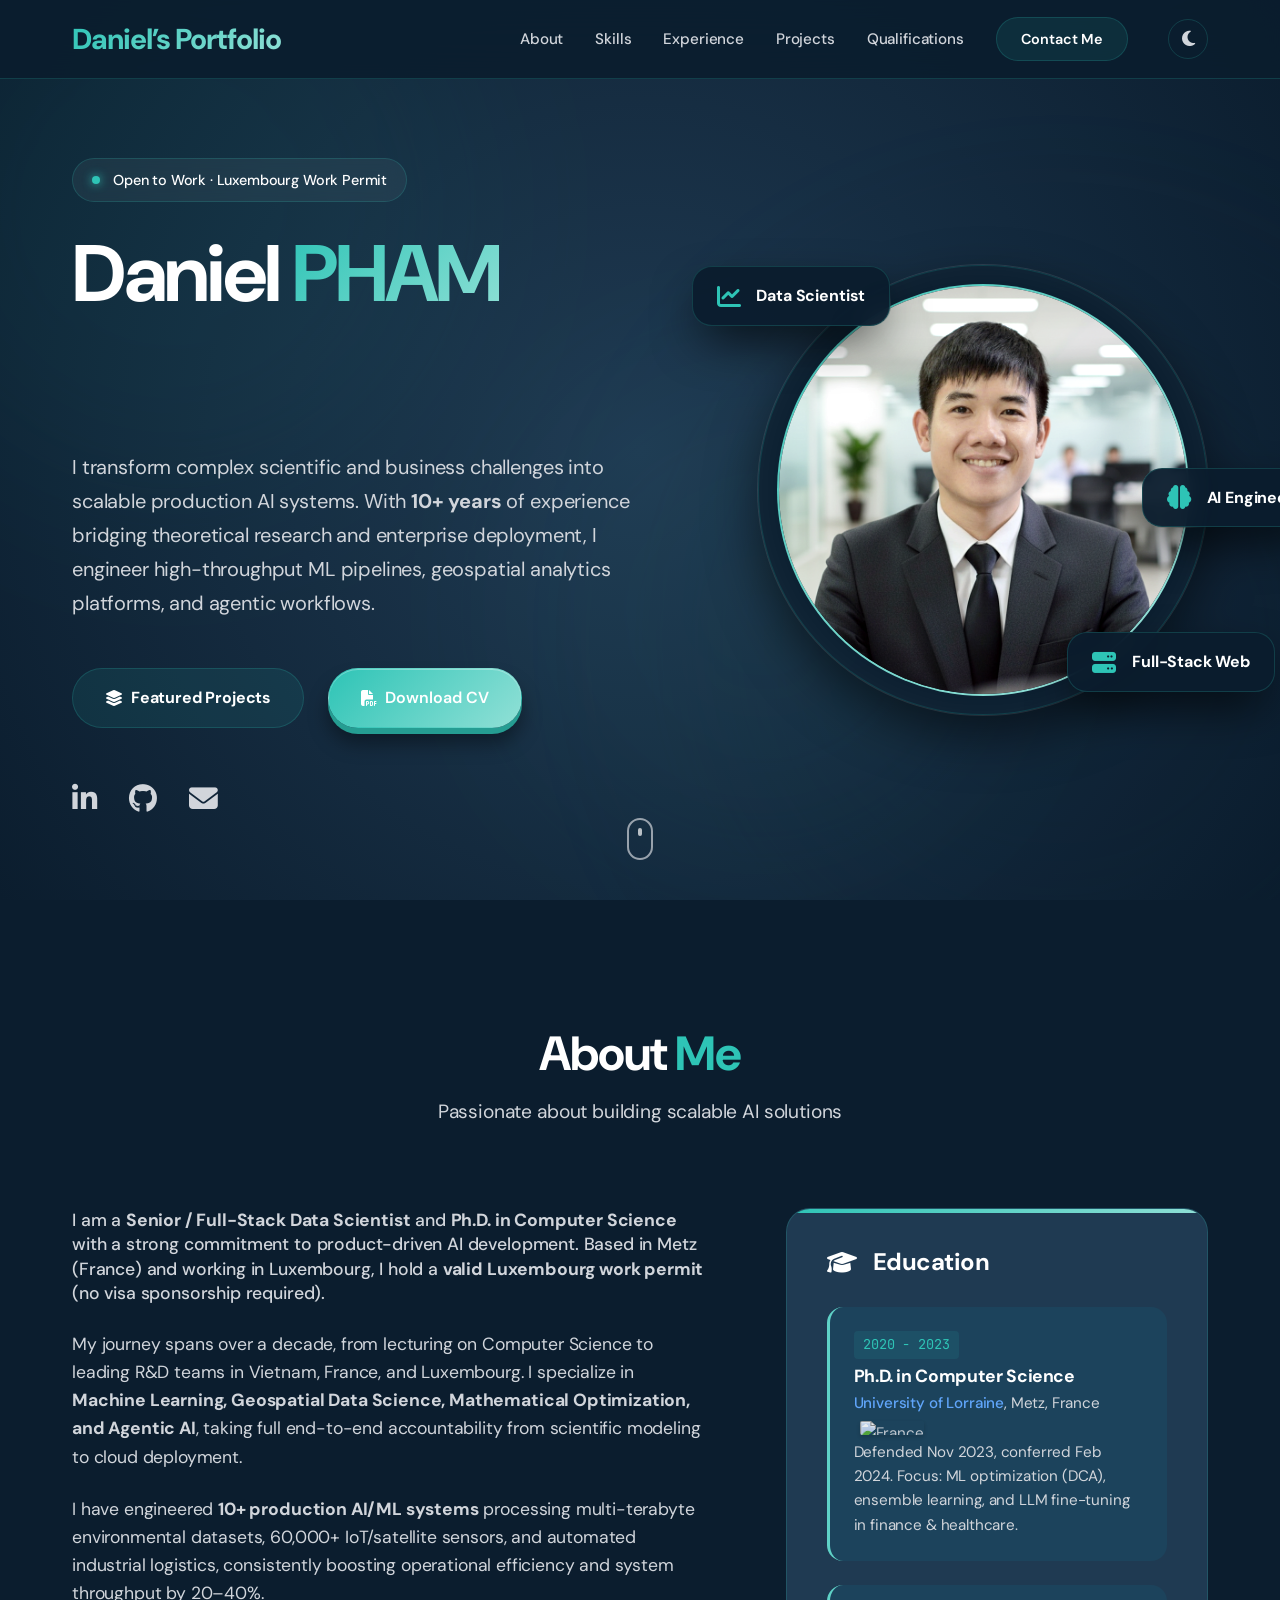
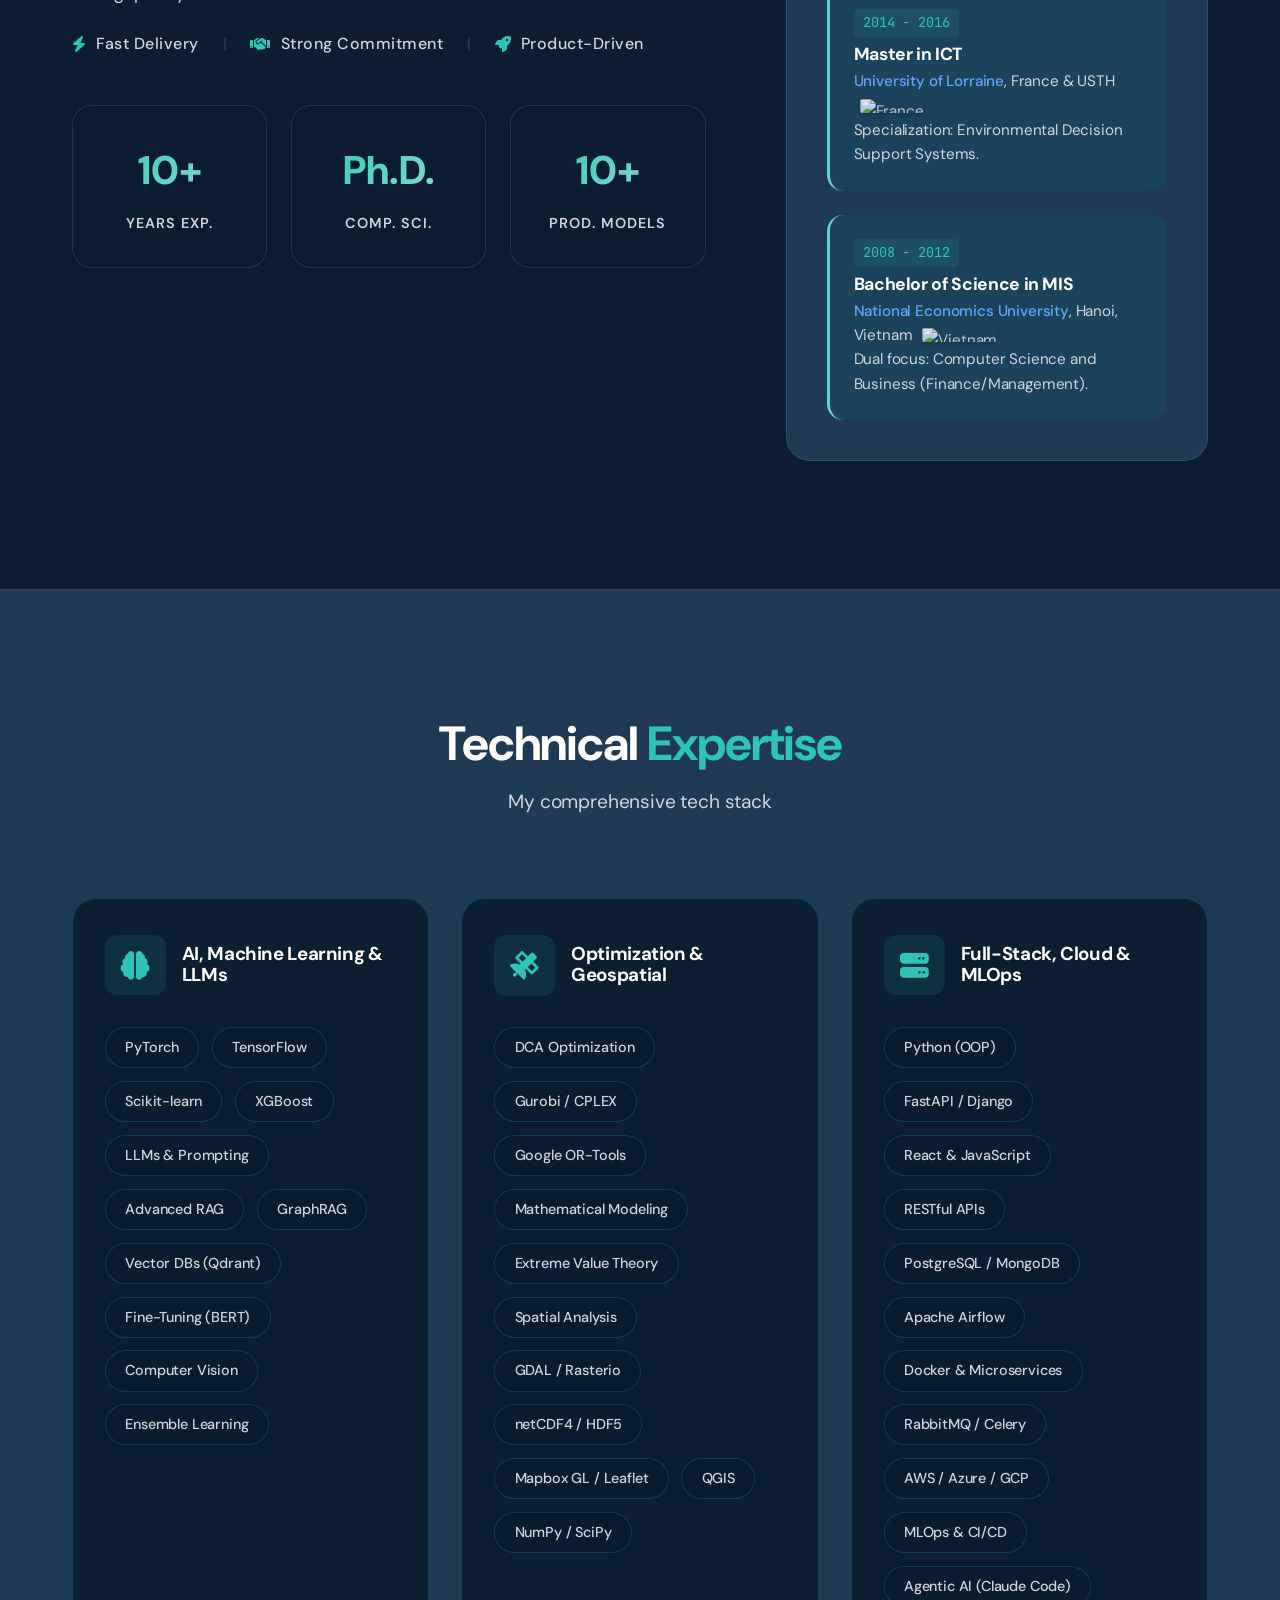
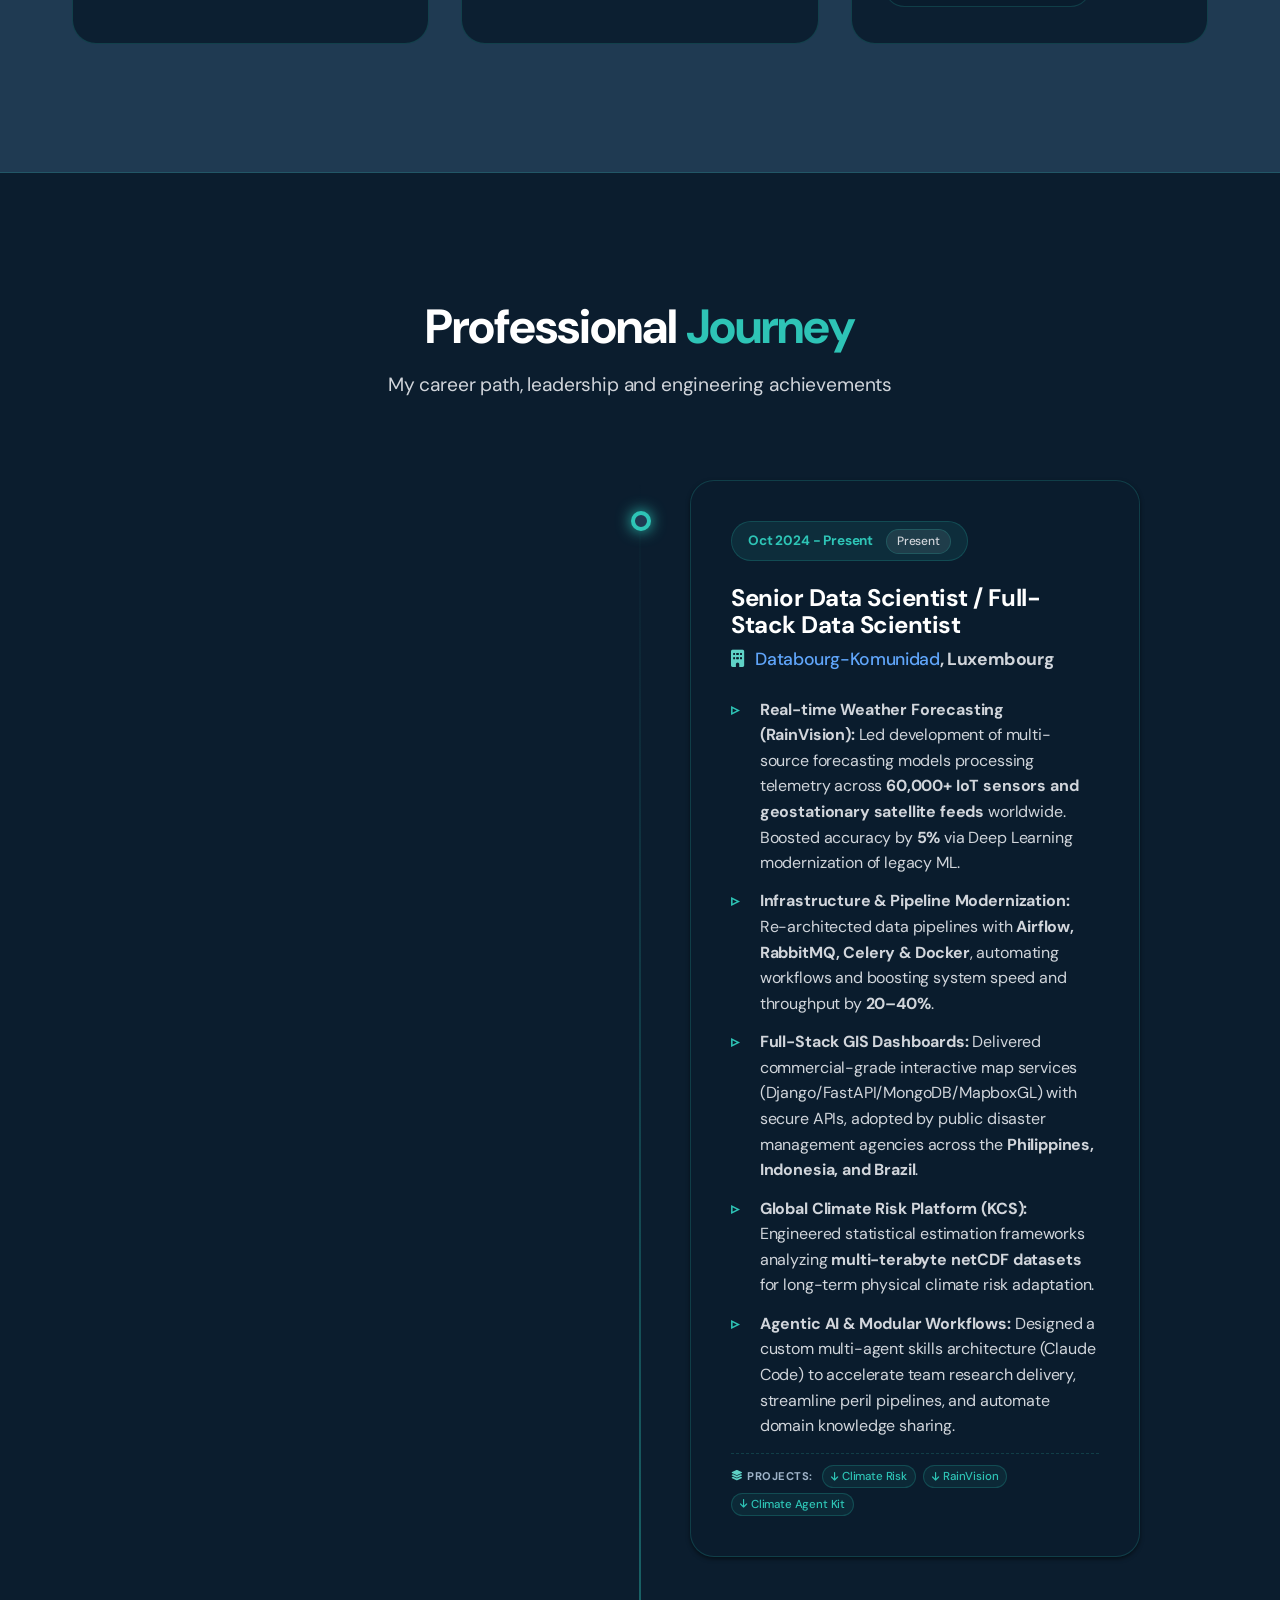
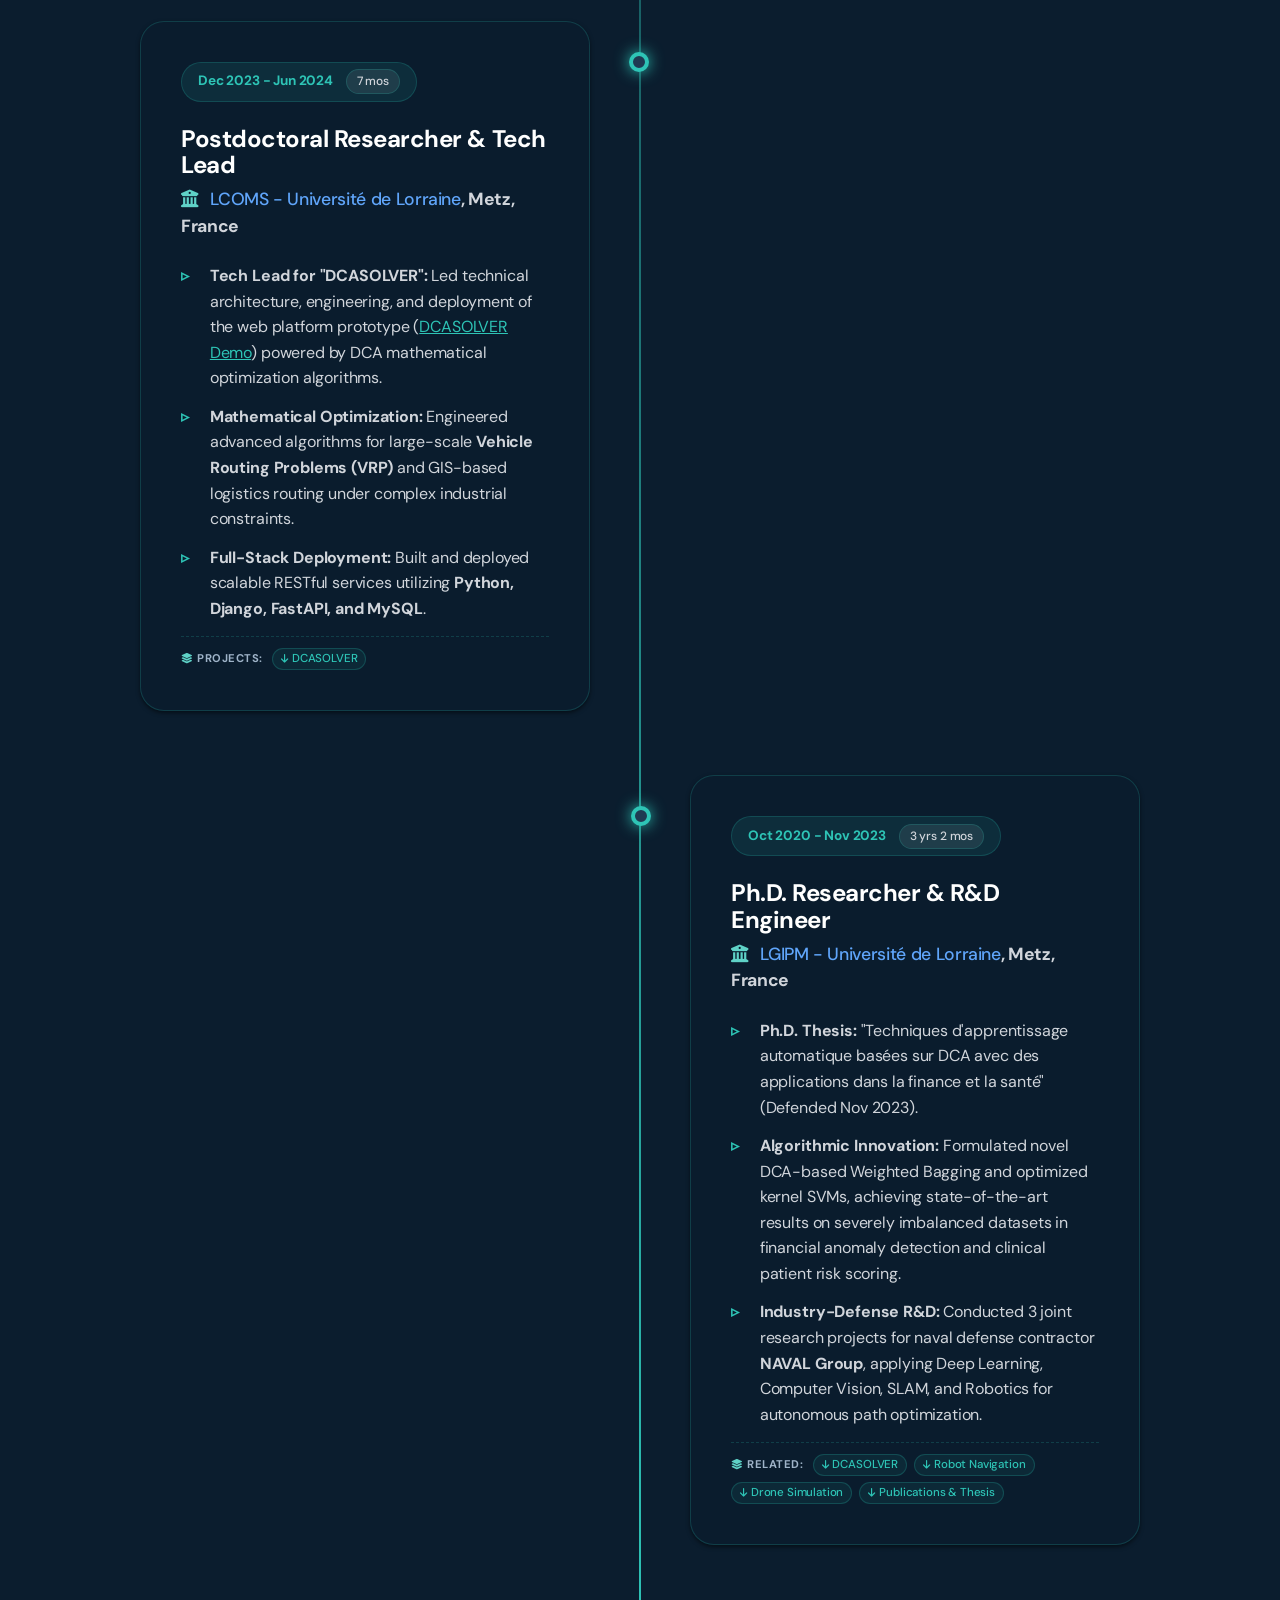
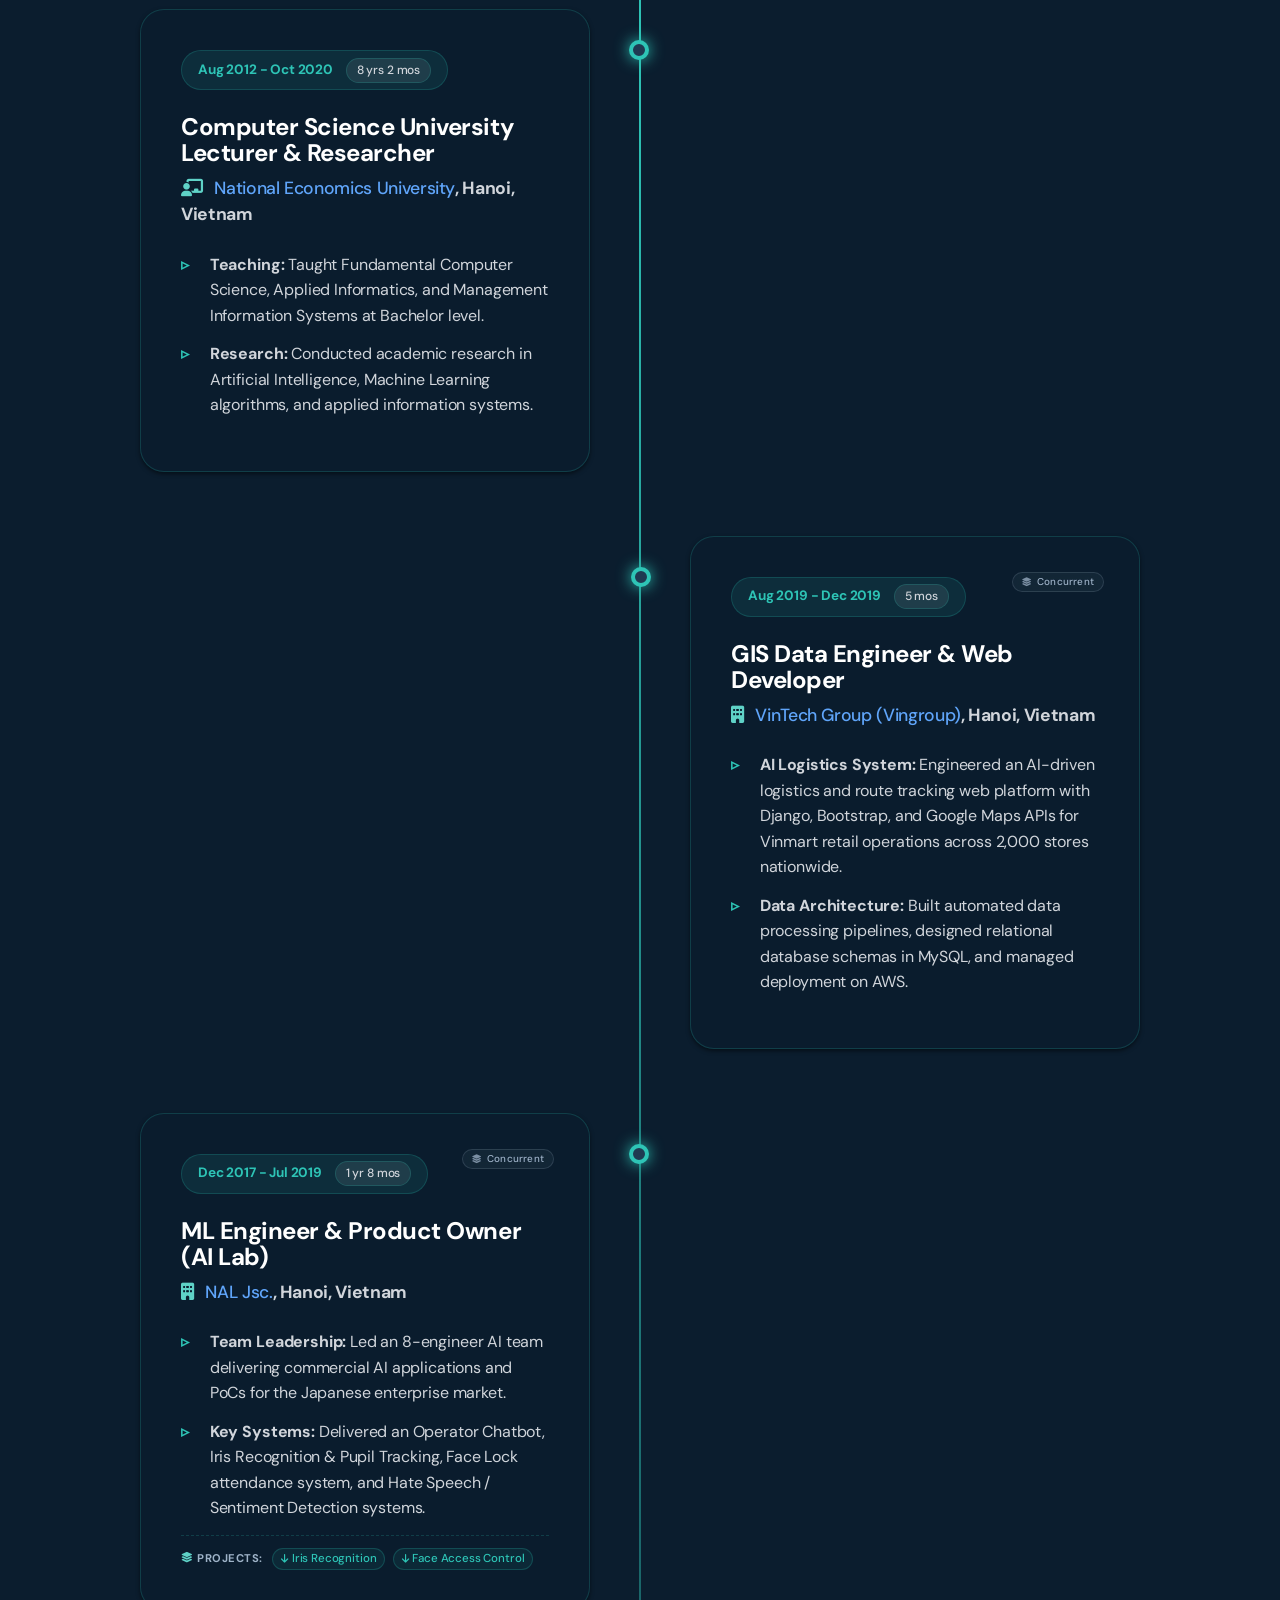
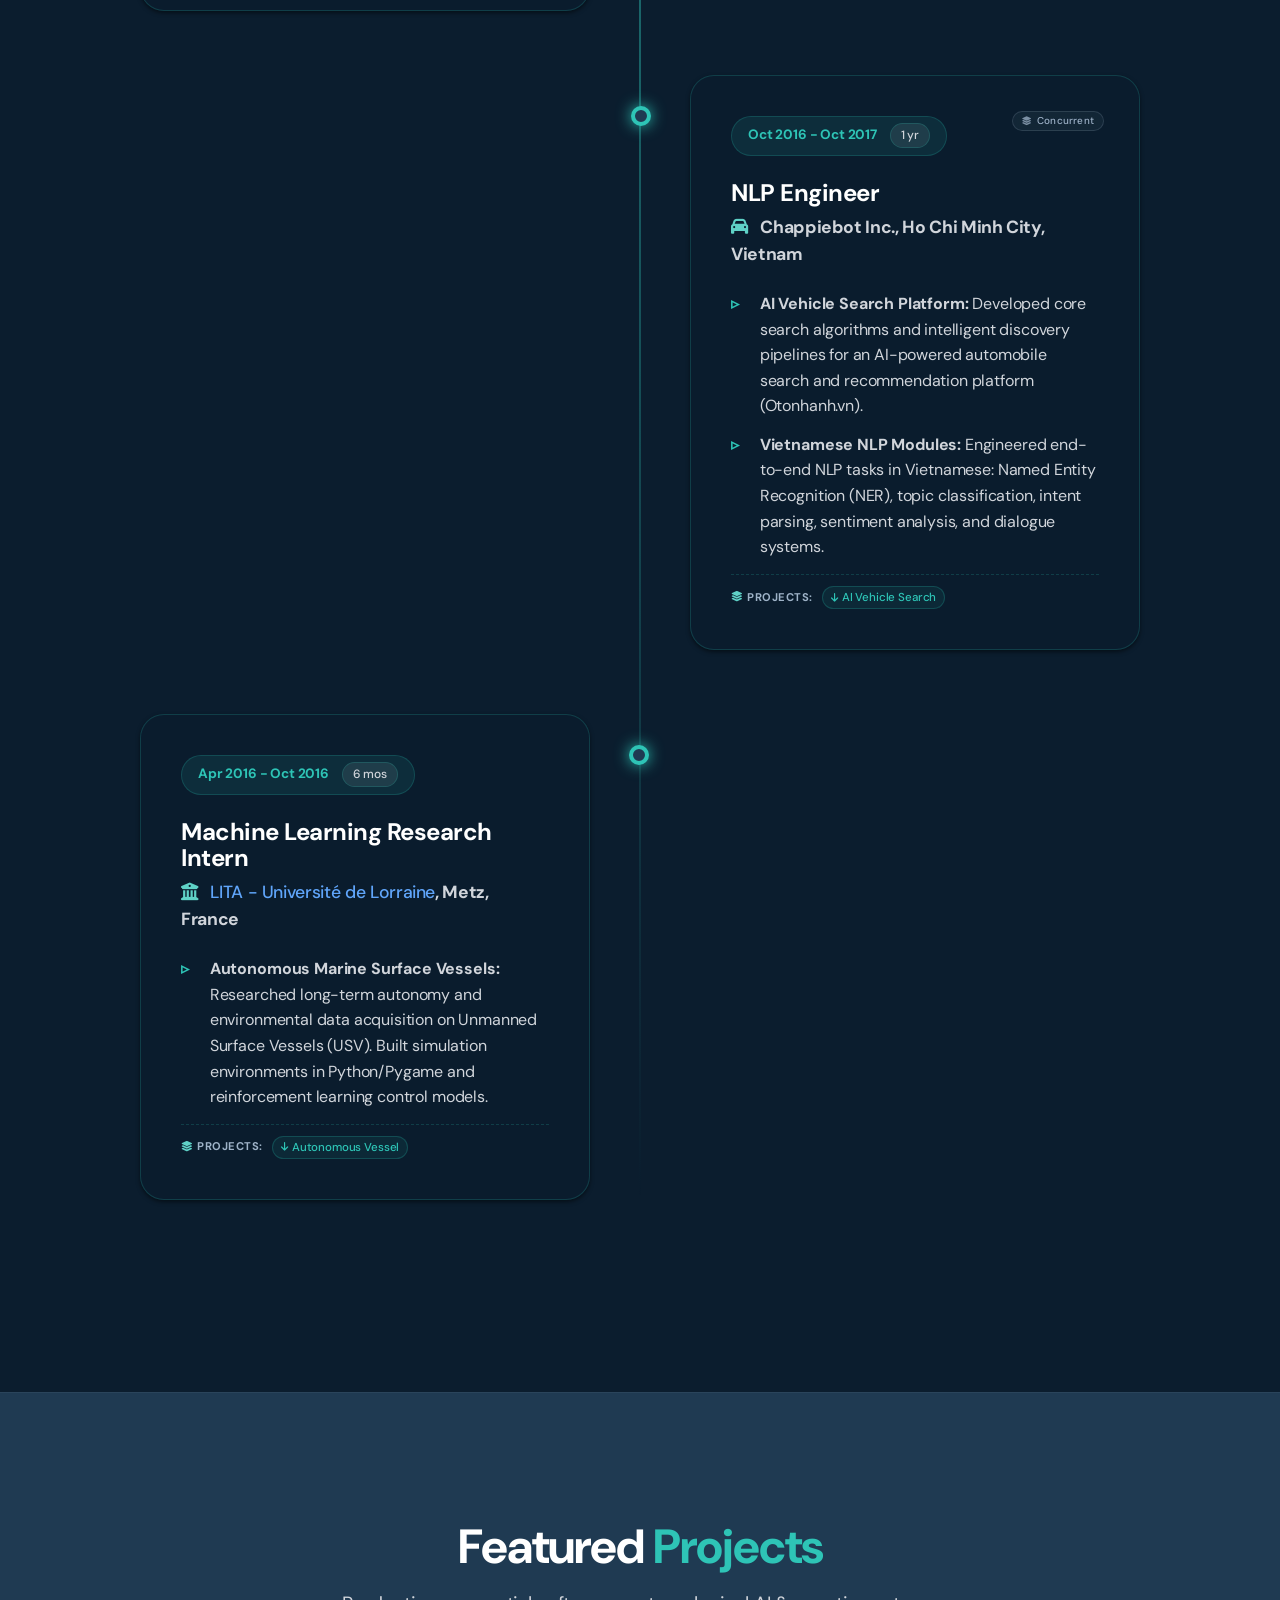
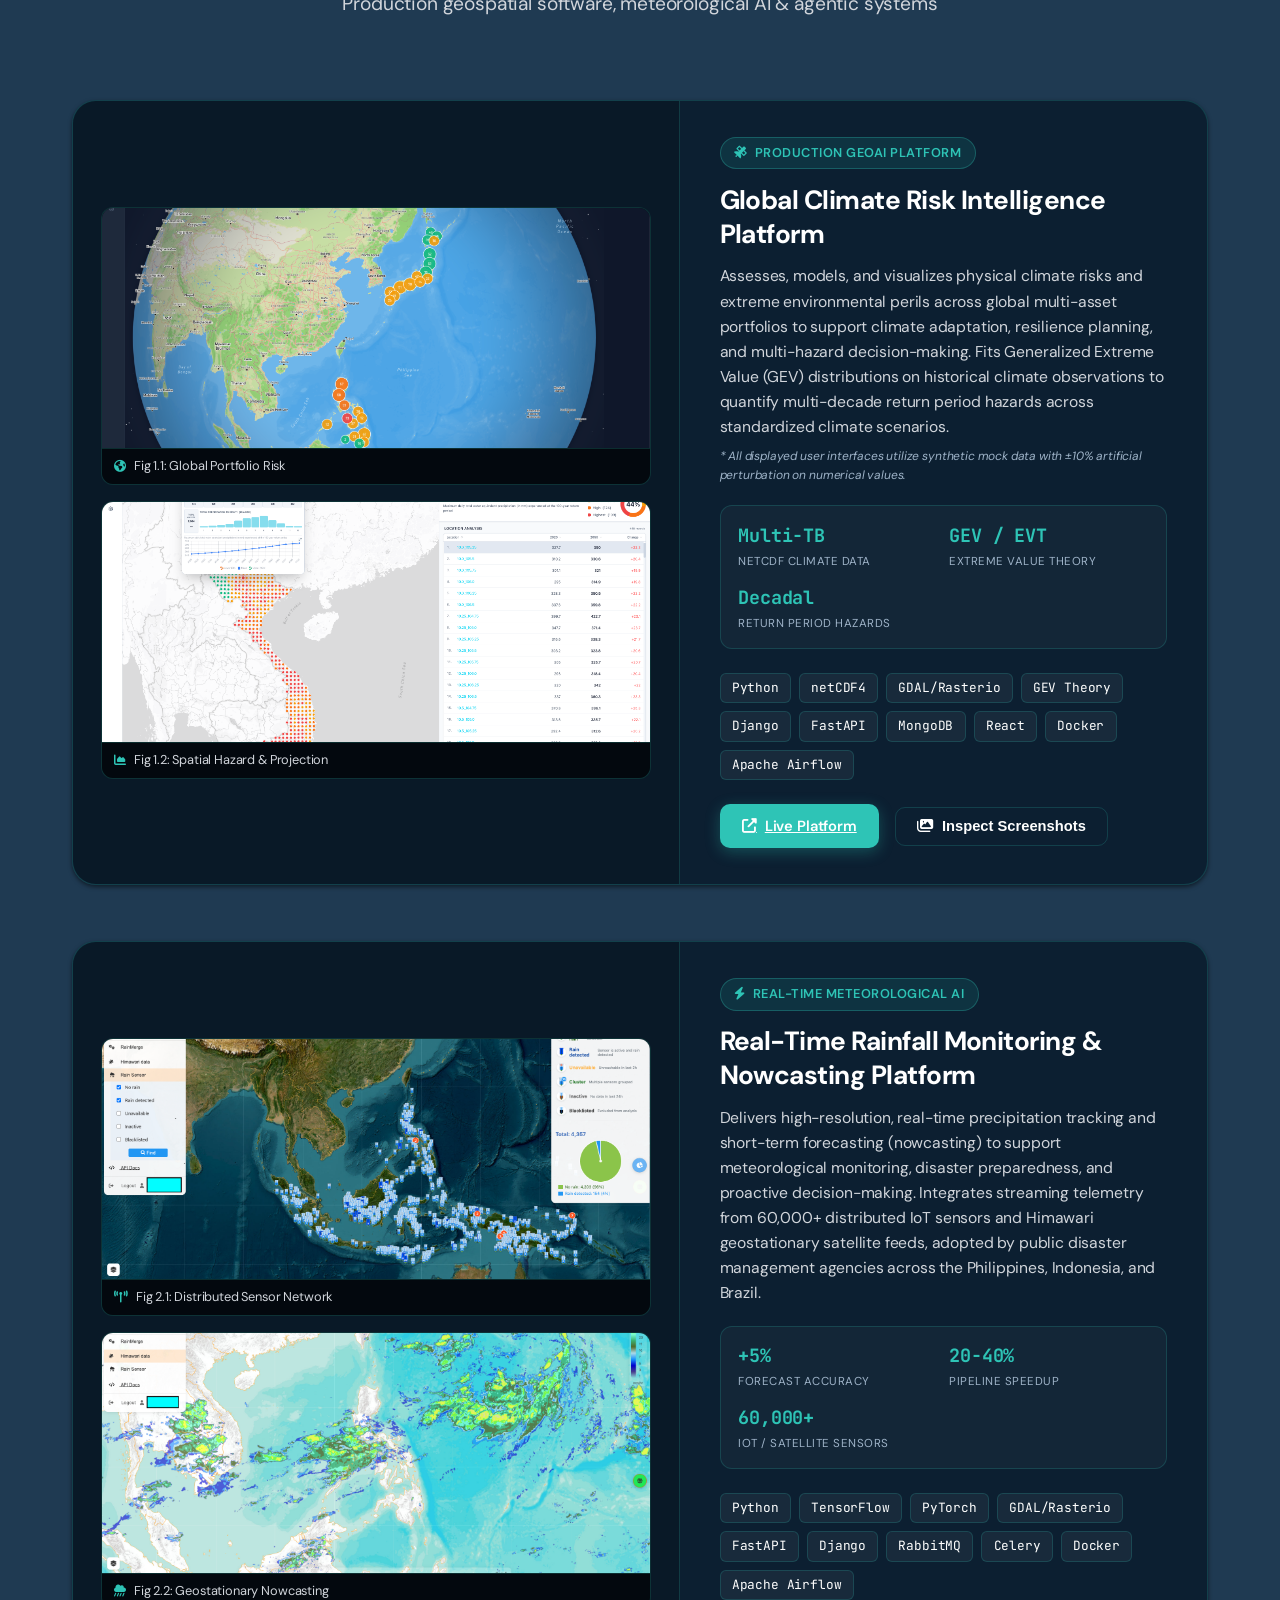
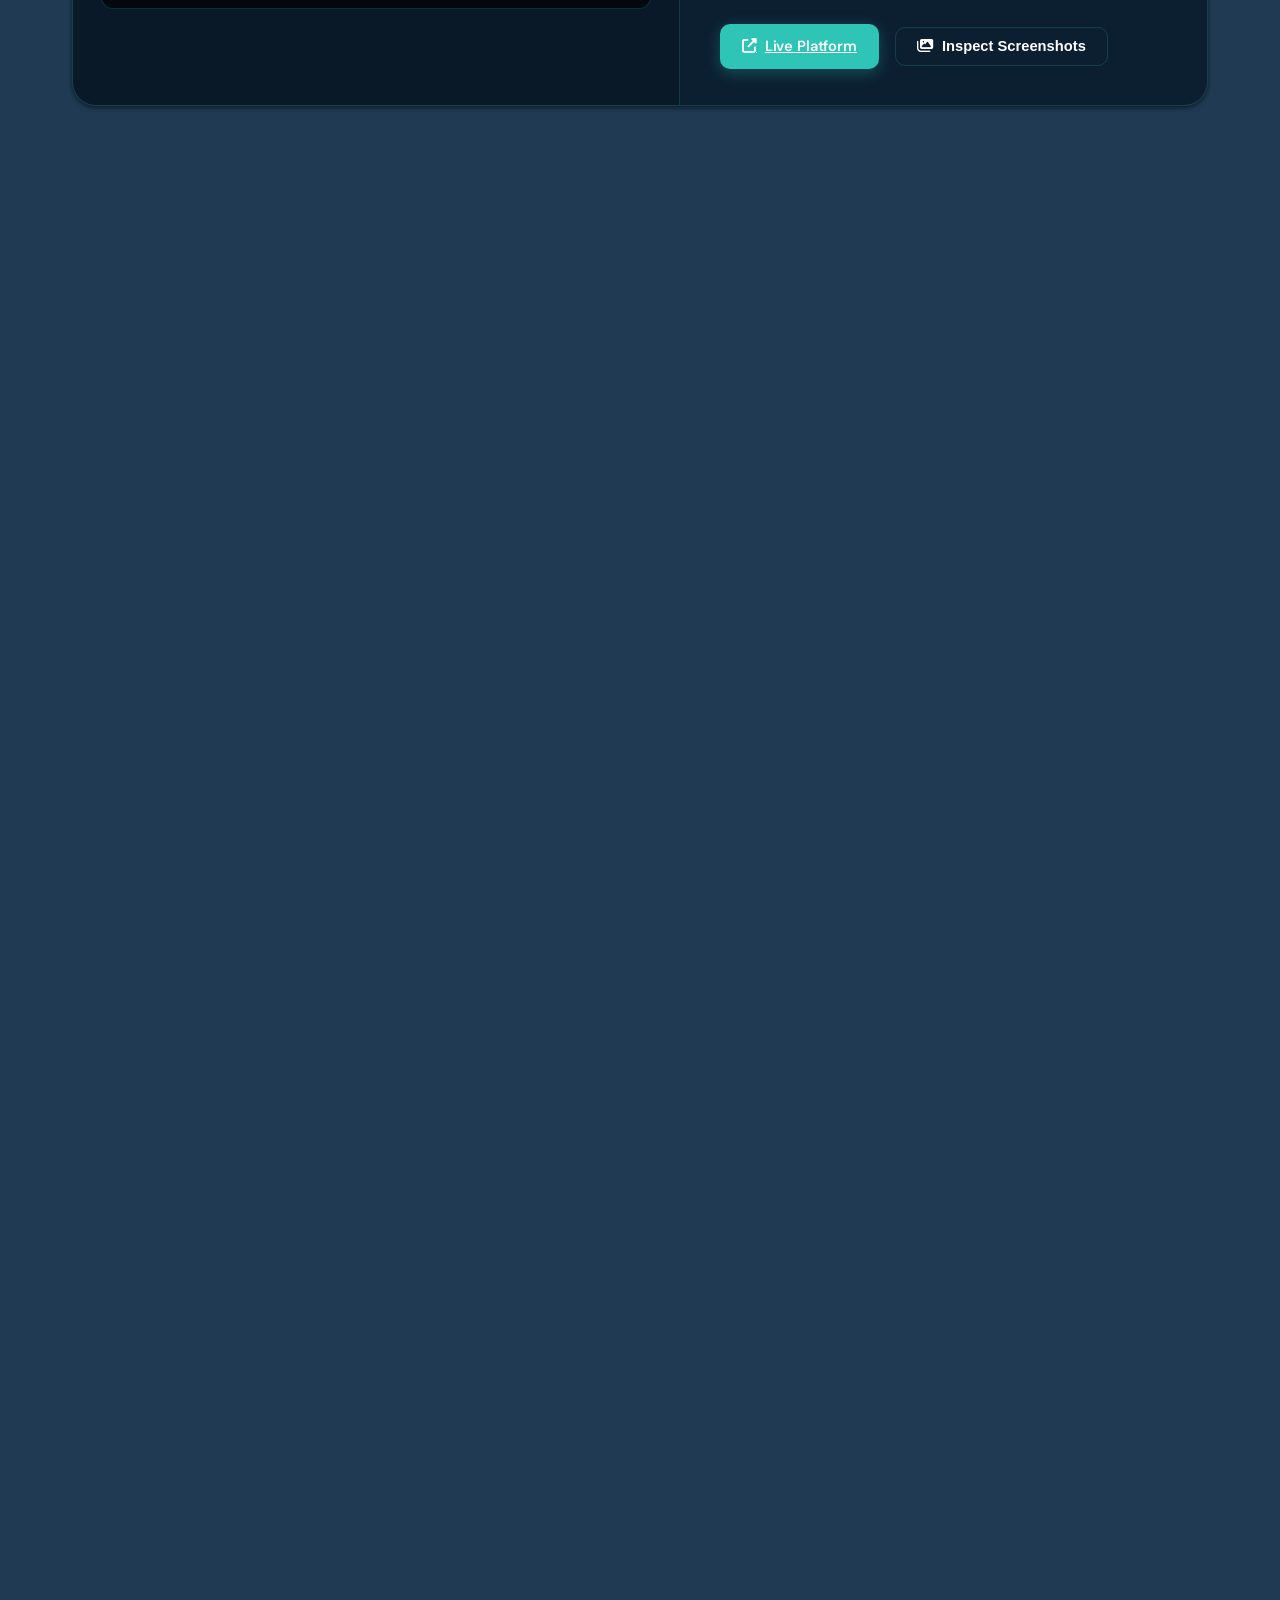
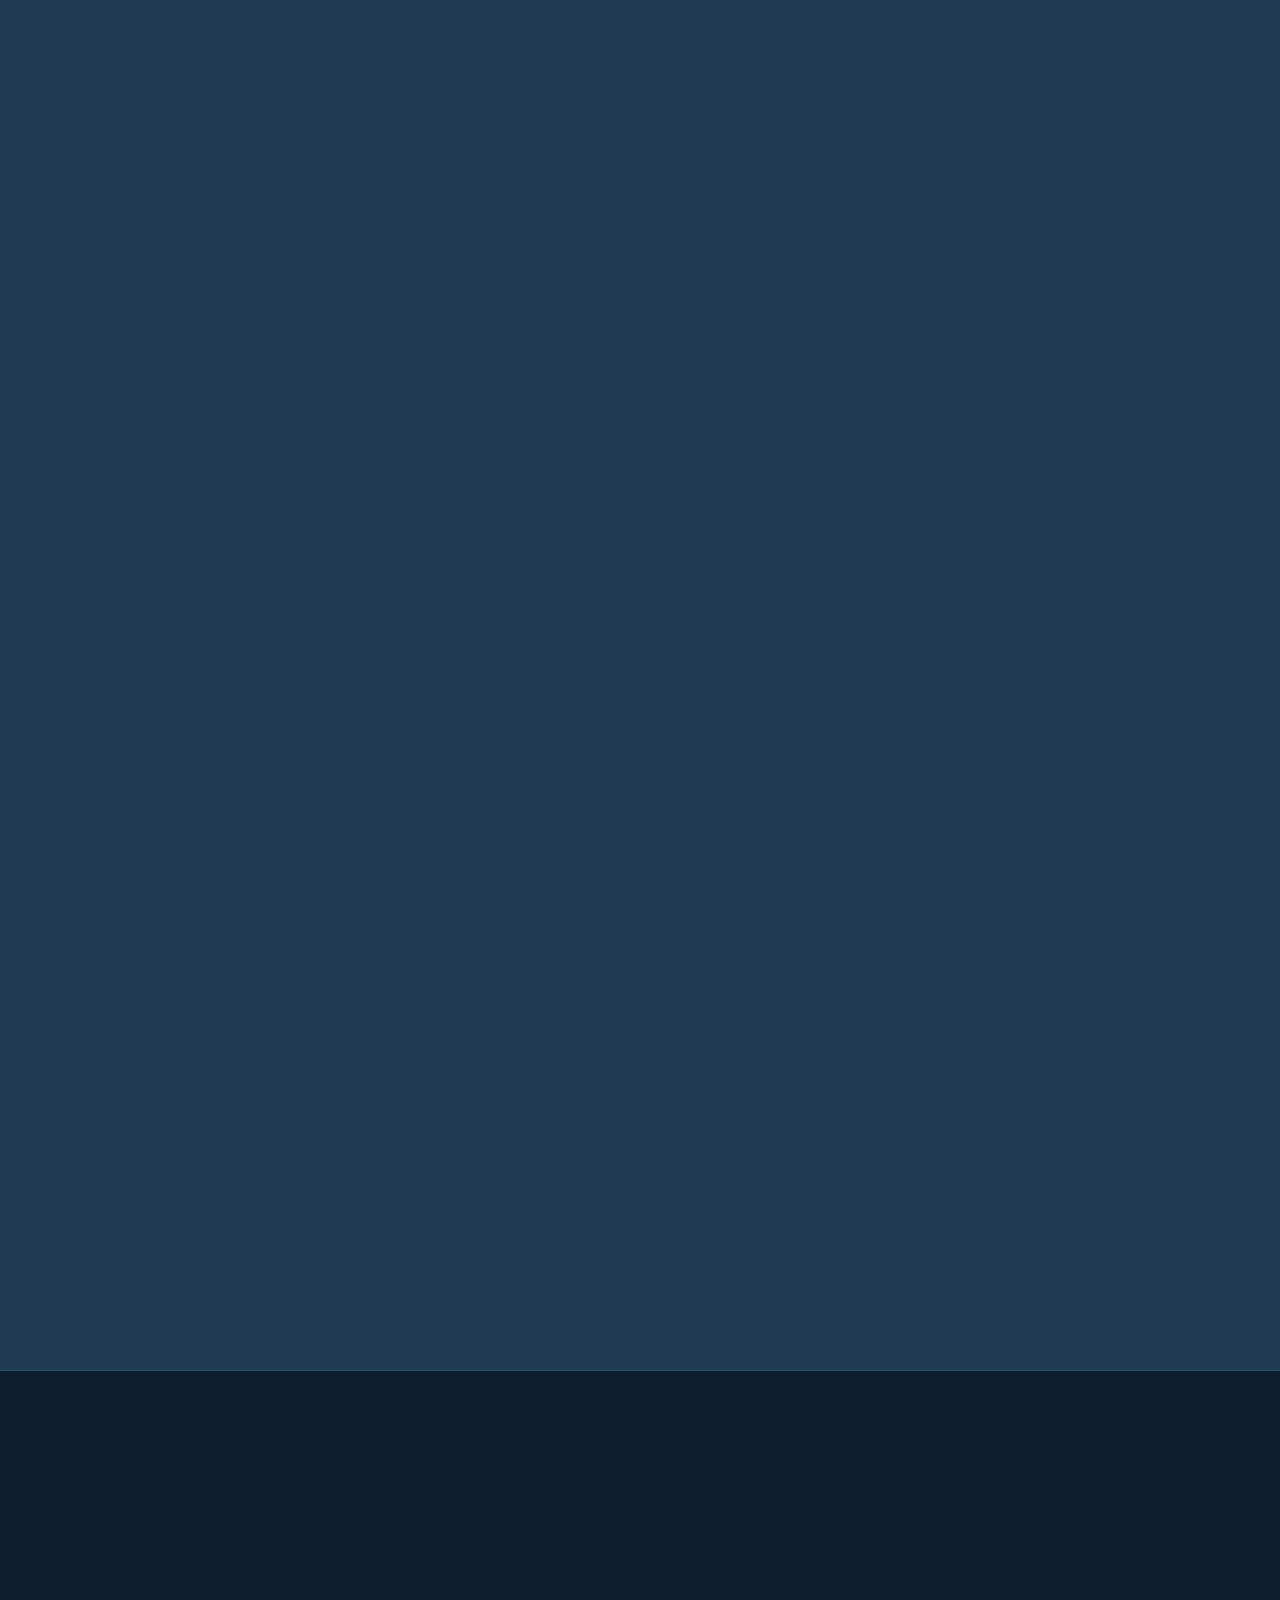
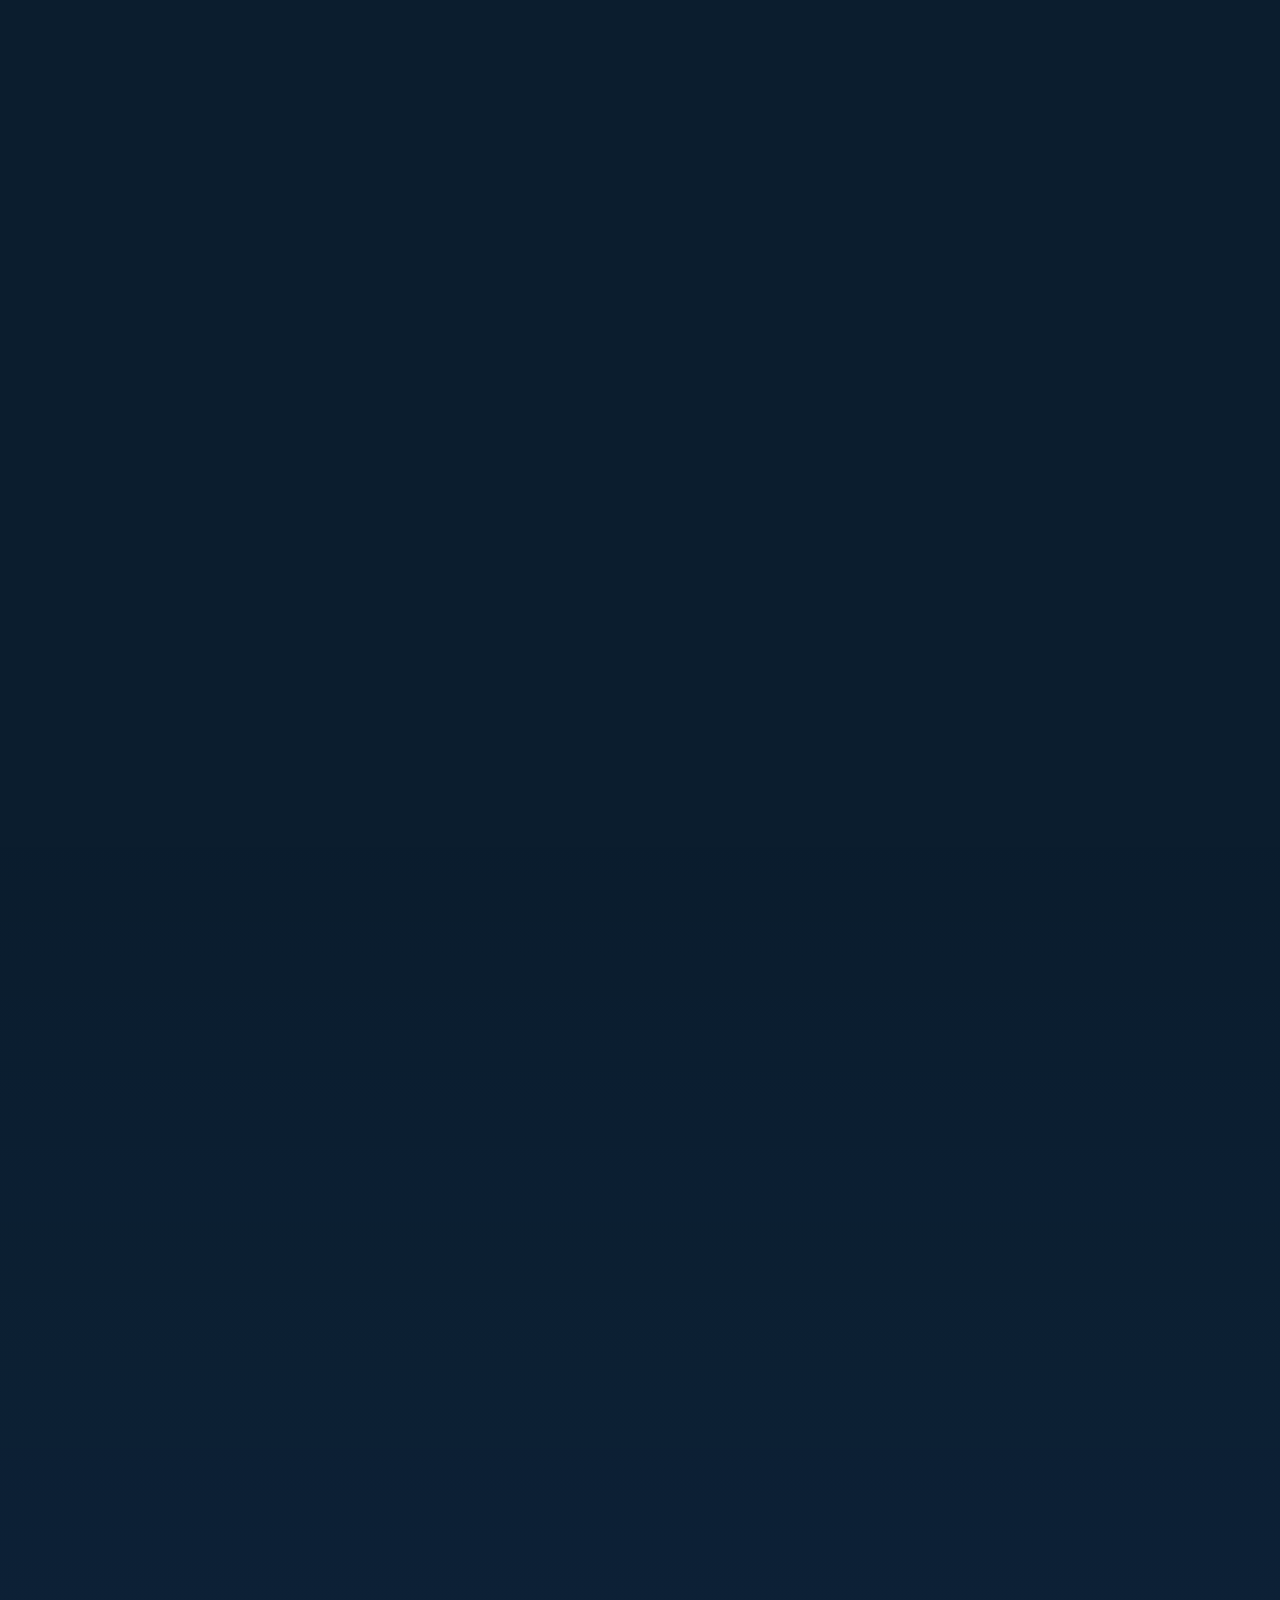
==== index.html @ 4e4c497f "feat: update site title, navbar logo, and cv website link to Daniel’s Portfolio" ====
<!DOCTYPE html>
<html lang="en">

<head>
    <meta charset="UTF-8">
    <meta name="viewport" content="width=device-width, initial-scale=1.0">
    <title>Daniel’s Portfolio | Full-stack Data Scientist & AI Engineer</title>
    <meta name="description"
        content="Portfolio of Daniel (Tuan) PHAM, a Full-stack Data Scientist and Ph.D. in Computer Science with 10+ years of experience building scalable production AI systems.">
    <meta name="keywords"
        content="Daniel (Tuan) PHAM, Data Scientist, AI Researcher, Machine Learning Engineer, MLOps, Deep Learning, NLP, Generative AI, Python, Django, Full-stack Developer, Portfolio">
    <meta name="author" content="Daniel (Tuan) PHAM">

    <meta property="og:type" content="website">
    <meta property="og:url" content="https://daniel-pham.me">
    <meta property="og:title" content="Daniel (Tuan) PHAM | Full-stack Data Scientist & AI Researcher">
    <meta property="og:description"
        content="Ph.D. in Computer Science with 10+ years of experience building scalable production AI systems.">
    <meta property="og:image" content="img/resume-photo.png">

    <meta property="twitter:card" content="summary_large_image">
    <meta property="twitter:url" content="https://daniel-pham.me">
    <meta property="twitter:title" content="Daniel (Tuan) PHAM | Full-stack Data Scientist & AI Researcher">
    <meta property="twitter:description"
        content="Ph.D. in Computer Science with 10+ years of experience building scalable production AI systems.">
    <meta property="twitter:image" content="img/resume-photo.png">

    <link rel="shortcut icon" href="img/icon.png">

    <link rel="preconnect" href="https://fonts.googleapis.com">
    <link rel="preconnect" href="https://fonts.gstatic.com" crossorigin>
    <link
        href="https://fonts.googleapis.com/css2?family=DM+Sans:wght@400;500;700&family=JetBrains+Mono:wght@400;500&display=swap"
        rel="stylesheet">

    <link href="https://unpkg.com/aos@2.3.1/dist/aos.css" rel="stylesheet">

    <link rel="stylesheet" href="https://cdnjs.cloudflare.com/ajax/libs/font-awesome/6.4.0/css/all.min.css">

    <link rel="stylesheet" href="css/main.css">

    <script type="application/ld+json">
    {
      "@context": "https://schema.org",
      "@type": "Person",
      "name": "Daniel (Tuan) PHAM",
      "givenName": "Daniel (Tuan)",
      "familyName": "PHAM",
      "jobTitle": "Senior Data Scientist & AI Engineer",
      "url": "https://daniel-pham.me",
      "sameAs": [
        "https://www.linkedin.com/in/danielphamvt/",
        "https://github.com/danielphamvt"
      ],
      "alumniOf": {
        "@type": "CollegeOrUniversity",
        "name": "University of Lorraine",
        "url": "https://lgipm.univ-lorraine.fr/node/4907"
      },
      "knowsAbout": ["Machine Learning", "Deep Learning", "NLP", "Geospatial AI", "Optimization", "Python", "FastAPI", "Django", "PyTorch", "Docker", "Apache Airflow", "Agentic AI"],
      "worksFor": {
        "@type": "Organization",
        "name": "Databourg-Komunidad",
        "address": "Luxembourg"
      }
    }
    </script>
</head>

<body>

    <a href="#main-content" class="skip-link">Skip to main content</a>

    <div class="bg-animation">
        <div class="blob blob-1"></div>
        <div class="blob blob-2"></div>
        <div class="blob blob-3"></div>
    </div>

    <nav class="navbar">
        <div class="container nav-content">
            <a href="#" class="logo">Daniel’s <span class="text-accent">Portfolio</span></a>
            <div class="menu-toggle" id="mobile-menu" aria-expanded="false" aria-label="Toggle navigation menu">
                <span class="bar"></span>
                <span class="bar"></span>
                <span class="bar"></span>
            </div>
            <div class="nav-links">
                <a href="#about" class="nav-link">About</a>
                <a href="#skills" class="nav-link">Skills</a>
                <a href="#experience" class="nav-link">Experience</a>
                <a href="#projects" class="nav-link">Projects</a>
                <a href="#qualifications" class="nav-link">Qualifications</a>
                <a href="#contact" class="btn-nav">Contact Me</a>
                <button id="theme-toggle" class="theme-btn" aria-label="Toggle Dark Mode">
                    <i class="fas fa-moon"></i>
                </button>
            </div>
        </div>
    </nav>

    <main id="main-content">
        <section id="home" class="hero">
            <div class="container hero-content">
                <div class="hero-text" data-aos="fade-up" data-aos-duration="1000">
                    <div class="badge-container">
                        <span class="status-badge"><span class="status-dot"></span> Open to Work &middot; Luxembourg Work Permit</span>
                    </div>
                    <h1 class="hero-title">Daniel <span class="text-gradient">PHAM</span></h1>
                    <h2 class="hero-subtitle">
                        <span id="typing-text"></span>
                    </h2>
                    <p class="hero-desc">
                        I transform complex scientific and business challenges into scalable production AI systems. With <strong>10+ years</strong> of experience bridging theoretical research and enterprise deployment, I engineer high-throughput ML pipelines, geospatial analytics platforms, and agentic workflows.
                    </p>
                    <div class="hero-btns">
                        <a href="#projects" class="btn-primary"><i class="fas fa-layer-group"></i> Featured Projects</a>
                        <a href="CV_Daniel-PHAM.pdf" target="_blank" rel="noopener noreferrer" class="btn-3d"><i
                                class="fas fa-file-pdf"></i> Download CV</a>
                    </div>

                    <div class="social-links">
                        <a href="https://www.linkedin.com/in/danielphamvt/" target="_blank" rel="noopener noreferrer"
                            aria-label="LinkedIn"><i class="fab fa-linkedin-in"></i></a>
                        <a href="https://github.com/danielphamvt" target="_blank" rel="noopener noreferrer"
                            aria-label="GitHub"><i class="fab fa-github"></i></a>
                        <a href="mailto:&#112;&#104;&#97;&#109;&#116;&#117;&#97;&#110;&#116;&#107;&#116;&#64;&#103;&#109;&#97;&#105;&#108;&#46;&#99;&#111;&#109;" aria-label="Email"><i class="fas fa-envelope"></i></a>
                    </div>
                </div>

                <div class="hero-visual" data-aos="fade-left" data-aos-duration="1200" data-aos-delay="200">
                    <div class="profile-card-glass">
                        <img src="img/resume-photo.png" alt="Daniel (Tuan) PHAM" class="profile-img" loading="lazy"
                            width="414" height="414">
                        <div class="floating-card card-1">
                            <i class="fas fa-chart-line"></i>
                            <span>Data Scientist</span>
                        </div>
                        <div class="floating-card card-3">
                            <i class="fas fa-brain"></i>
                            <span>AI Engineer</span>
                        </div>
                        <div class="floating-card card-2">
                            <i class="fas fa-server"></i>
                            <span>Full-Stack Web</span>
                        </div>
                    </div>
                </div>
            </div>

            <a href="#about" class="scroll-down">
                <div class="mouse">
                    <div class="wheel"></div>
                </div>
            </a>
        </section>

        <section id="about" class="section">
            <div class="container">
                <div class="section-header" data-aos="fade-up">
                    <h2 class="section-title">About <span class="text-accent">Me</span></h2>
                    <p class="section-subtitle">Passionate about building scalable AI solutions</p>
                </div>

                <div class="about-grid">
                    <div class="about-content" data-aos="fade-right">
                        <p class="lead-text">
                            I am a <strong>Senior / Full-Stack Data Scientist</strong> and <strong>Ph.D. in Computer Science</strong> with a strong commitment to product-driven AI development. Based in Metz (France) and working in Luxembourg, I hold a <strong>valid Luxembourg work permit</strong> (no visa sponsorship required).
                        </p>
                        <p>
                            My journey spans over a decade, from lecturing on Computer Science to leading R&D teams in Vietnam, France, and Luxembourg. I specialize in <strong>Machine Learning, Geospatial Data Science, Mathematical Optimization, and Agentic AI</strong>, taking full end-to-end accountability from scientific modeling to cloud deployment.
                        </p>
                        <p>
                            I have engineered <strong>10+ production AI/ML systems</strong> processing multi-terabyte environmental datasets, 60,000+ IoT/satellite sensors, and automated industrial logistics, consistently boosting operational efficiency and system throughput by 20–40%.
                        </p>

                        <div class="personal-slogan">
                            <span class="slogan-item"><i class="fas fa-bolt"></i> Fast Delivery</span>
                            <span class="slogan-divider">|</span>
                            <span class="slogan-item"><i class="fas fa-handshake"></i> Strong Commitment</span>
                            <span class="slogan-divider">|</span>
                            <span class="slogan-item"><i class="fas fa-rocket"></i> Product-Driven</span>
                        </div>

                        <div class="stats-grid">
                            <div class="stat-item">
                                <span class="stat-number">10+</span>
                                <span class="stat-label">Years Exp.</span>
                            </div>
                            <div class="stat-item">
                                <span class="stat-number">Ph.D.</span>
                                <span class="stat-label">Comp. Sci.</span>
                            </div>
                            <div class="stat-item">
                                <span class="stat-number">10+</span>
                                <span class="stat-label">Prod. Models</span>
                            </div>
                        </div>
                    </div>

                    <div class="education-wrapper" data-aos="fade-left">
                        <h3 class="subsection-title"><i class="fas fa-graduation-cap"></i> Education</h3>
                        <div class="edu-list">
                            <div class="edu-card-mini">
                                <div class="edu-year">2020 - 2023</div>
                                <h4>Ph.D. in Computer Science</h4>
                                <p><a href="https://lgipm.univ-lorraine.fr/node/4907" target="_blank"
                                        rel="noopener noreferrer" class="org-link">University of Lorraine</a>, Metz,
                                    France <img src="https://flagcdn.com/w40/fr.png" alt="France" class="country-flag"
                                        loading="lazy"></p>
                                <p class="edu-detail">Defended Nov 2023, conferred Feb 2024. Focus: ML optimization (DCA), ensemble learning, and LLM fine-tuning in finance & healthcare.</p>
                            </div>
                            <div class="edu-card-mini">
                                <div class="edu-year">2014 - 2016</div>
                                <h4>Master in ICT</h4>
                                <p><a href="https://lgipm.univ-lorraine.fr/node/4907" target="_blank"
                                        rel="noopener noreferrer" class="org-link">University of Lorraine</a>, France & USTH <img src="https://flagcdn.com/w40/fr.png" alt="France" class="country-flag"
                                        loading="lazy"></p>
                                <p class="edu-detail">Specialization: Environmental Decision Support Systems.</p>
                            </div>
                            <div class="edu-card-mini">
                                <div class="edu-year">2008 - 2012</div>
                                <h4>Bachelor of Science in MIS</h4>
                                <p><a href="https://neu.edu.vn/" target="_blank" rel="noopener noreferrer"
                                        class="org-link">National Economics University</a>, Hanoi, Vietnam <img
                                        src="https://flagcdn.com/w40/vn.png" alt="Vietnam" class="country-flag"
                                        loading="lazy"></p>
                                <p class="edu-detail">Dual focus: Computer Science and Business (Finance/Management).</p>
                            </div>
                        </div>
                    </div>
                </div>
            </div>
        </section>

        <section id="skills" class="section bg-darker">
            <div class="container">
                <div class="section-header" data-aos="fade-up">
                    <h2 class="section-title">Technical <span class="text-accent">Expertise</span></h2>
                    <p class="section-subtitle">My comprehensive tech stack</p>
                </div>
                <div class="skills-container">
                    <div class="skill-category" data-aos="fade-up" data-aos-delay="100">
                        <div class="category-header">
                            <i class="fas fa-brain"></i>
                            <h3>AI, Machine Learning & LLMs</h3>
                        </div>
                        <div class="skill-tags">
                            <span class="tag">PyTorch</span>
                            <span class="tag">TensorFlow</span>
                            <span class="tag">Scikit-learn</span>
                            <span class="tag">XGBoost</span>
                            <span class="tag">LLMs & Prompting</span>
                            <span class="tag">Advanced RAG</span>
                            <span class="tag">GraphRAG</span>
                            <span class="tag">Vector DBs (Qdrant)</span>
                            <span class="tag">Fine-Tuning (BERT)</span>
                            <span class="tag">Computer Vision</span>
                            <span class="tag">Ensemble Learning</span>
                        </div>
                    </div>

                    <div class="skill-category" data-aos="fade-up" data-aos-delay="200">
                        <div class="category-header">
                            <i class="fas fa-satellite"></i>
                            <h3>Optimization & Geospatial</h3>
                        </div>
                        <div class="skill-tags">
                            <span class="tag">DCA Optimization</span>
                            <span class="tag">Gurobi / CPLEX</span>
                            <span class="tag">Google OR-Tools</span>
                            <span class="tag">Mathematical Modeling</span>
                            <span class="tag">Extreme Value Theory</span>
                            <span class="tag">Spatial Analysis</span>
                            <span class="tag">GDAL / Rasterio</span>
                            <span class="tag">netCDF4 / HDF5</span>
                            <span class="tag">Mapbox GL / Leaflet</span>
                            <span class="tag">QGIS</span>
                            <span class="tag">NumPy / SciPy</span>
                        </div>
                    </div>

                    <div class="skill-category" data-aos="fade-up" data-aos-delay="300">
                        <div class="category-header">
                            <i class="fas fa-server"></i>
                            <h3>Full-Stack, Cloud & MLOps</h3>
                        </div>
                        <div class="skill-tags">
                            <span class="tag">Python (OOP)</span>
                            <span class="tag">FastAPI / Django</span>
                            <span class="tag">React & JavaScript</span>
                            <span class="tag">RESTful APIs</span>
                            <span class="tag">PostgreSQL / MongoDB</span>
                            <span class="tag">Apache Airflow</span>
                            <span class="tag">Docker & Microservices</span>
                            <span class="tag">RabbitMQ / Celery</span>
                            <span class="tag">AWS / Azure / GCP</span>
                            <span class="tag">MLOps & CI/CD</span>
                            <span class="tag">Agentic AI (Claude Code)</span>
                        </div>
                    </div>
                </div>
            </div>
        </section>

        <section id="experience" class="section">
            <div class="container">
                <div class="section-header" data-aos="fade-up">
                    <h2 class="section-title">Professional <span class="text-accent">Journey</span></h2>
                    <p class="section-subtitle">My career path, leadership and engineering achievements</p>
                </div>

                <div class="timeline">

                    <div class="timeline-item" data-aos="fade-left">
                        <div class="timeline-content">
                            <div class="date-badge">Oct 2024 - Present <span class="duration-tag">Present</span></div>
                            <h3 class="job-title">Senior Data Scientist / Full-Stack Data Scientist</h3>
                            <h4 class="company-name"><i class="fas fa-building"></i> <a
                                    href="https://www.komunidad.global/" target="_blank" rel="noopener noreferrer"
                                    class="org-link">Databourg-Komunidad</a>,
                                Luxembourg
                            </h4>
                            <ul class="job-desc">
                                <li><strong>Real-time Weather Forecasting (RainVision):</strong> Led development of multi-source forecasting models processing telemetry across <strong>60,000+ IoT sensors and geostationary satellite feeds</strong> worldwide. Boosted accuracy by <strong>5%</strong> via Deep Learning modernization of legacy ML.</li>
                                <li><strong>Infrastructure & Pipeline Modernization:</strong> Re-architected data pipelines with <strong>Airflow, RabbitMQ, Celery & Docker</strong>, automating workflows and boosting system speed and throughput by <strong>20–40%</strong>.</li>
                                <li><strong>Full-Stack GIS Dashboards:</strong> Delivered commercial-grade interactive map services (Django/FastAPI/MongoDB/MapboxGL) with secure APIs, adopted by public disaster management agencies across the <strong>Philippines, Indonesia, and Brazil</strong>.</li>
                                <li><strong>Global Climate Risk Platform (KCS):</strong> Engineered statistical estimation frameworks analyzing <strong>multi-terabyte netCDF datasets</strong> for long-term physical climate risk adaptation.</li>
                                <li><strong>Agentic AI & Modular Workflows:</strong> Designed a custom multi-agent skills architecture (Claude Code) to accelerate team research delivery, streamline peril pipelines, and automate domain knowledge sharing.</li>
                            </ul>
                            <div class="timeline-project-links">
                                <span class="timeline-link-label"><i class="fas fa-layer-group"></i> Projects:</span>
                                <a href="#project-kcs" class="timeline-project-pill"><i class="fas fa-arrow-down"></i> Climate Risk</a>
                                <a href="#project-rainvision" class="timeline-project-pill"><i class="fas fa-arrow-down"></i> RainVision</a>
                                <a href="#project-climate-agent-kit" class="timeline-project-pill"><i class="fas fa-arrow-down"></i> Climate Agent Kit</a>
                            </div>
                        </div>
                    </div>

                    <div class="timeline-item" data-aos="fade-right">
                        <div class="timeline-content">
                            <div class="date-badge">Dec 2023 - Jun 2024 <span class="duration-tag">7 mos</span></div>
                            <h3 class="job-title">Postdoctoral Researcher & Tech Lead</h3>
                            <h4 class="company-name"><i class="fas fa-university"></i> <a
                                    href="https://lgipm.univ-lorraine.fr/node/4907" target="_blank"
                                    rel="noopener noreferrer" class="org-link">LCOMS - Université de Lorraine</a>,
                                Metz, France
                            </h4>
                            <ul class="job-desc">
                                <li><strong>Tech Lead for "DCASOLVER":</strong> Led technical architecture, engineering, and deployment of the web platform prototype (<a href="https://logistics-dcasolver.pythonanywhere.com/products" target="_blank" rel="noopener noreferrer" class="text-accent">DCASOLVER Demo</a>) powered by DCA mathematical optimization algorithms.</li>
                                <li><strong>Mathematical Optimization:</strong> Engineered advanced algorithms for large-scale <strong>Vehicle Routing Problems (VRP)</strong> and GIS-based logistics routing under complex industrial constraints.</li>
                                <li><strong>Full-Stack Deployment:</strong> Built and deployed scalable RESTful services utilizing <strong>Python, Django, FastAPI, and MySQL</strong>.</li>
                            </ul>
                            <div class="timeline-project-links">
                                <span class="timeline-link-label"><i class="fas fa-layer-group"></i> Projects:</span>
                                <a href="#project-dcasolver" class="timeline-project-pill"><i class="fas fa-arrow-down"></i> DCASOLVER</a>
                            </div>
                        </div>
                    </div>

                    <div class="timeline-item" data-aos="fade-left">
                        <div class="timeline-content">
                            <div class="date-badge">Oct 2020 - Nov 2023 <span class="duration-tag">3 yrs 2 mos</span></div>
                            <h3 class="job-title">Ph.D. Researcher & R&D Engineer</h3>
                            <h4 class="company-name"><i class="fas fa-university"></i> <a
                                    href="https://lgipm.univ-lorraine.fr/node/4907" target="_blank"
                                    rel="noopener noreferrer" class="org-link">LGIPM - Université de Lorraine</a>,
                                Metz, France</h4>
                            <ul class="job-desc">
                                <li><strong>Ph.D. Thesis:</strong> "Techniques d'apprentissage automatique basées sur DCA avec des applications dans la finance et la santé" (Defended Nov 2023).</li>
                                <li><strong>Algorithmic Innovation:</strong> Formulated novel DCA-based Weighted Bagging and optimized kernel SVMs, achieving state-of-the-art results on severely imbalanced datasets in financial anomaly detection and clinical patient risk scoring.</li>
                                <li><strong>Industry-Defense R&D:</strong> Conducted 3 joint research projects for naval defense contractor <strong>NAVAL Group</strong>, applying Deep Learning, Computer Vision, SLAM, and Robotics for autonomous path optimization.</li>
                            </ul>
                            <div class="timeline-project-links">
                                <span class="timeline-link-label"><i class="fas fa-layer-group"></i> Related:</span>
                                <a href="#project-dcasolver" class="timeline-project-pill"><i class="fas fa-arrow-down"></i> DCASOLVER</a>
                                <a href="#project-robot-navigation" class="timeline-project-pill"><i class="fas fa-arrow-down"></i> Robot Navigation</a>
                                <a href="#project-drone-scheduling" class="timeline-project-pill"><i class="fas fa-arrow-down"></i> Drone Simulation</a>
                                <a href="#publications" class="timeline-project-pill"><i class="fas fa-arrow-down"></i> Publications & Thesis</a>
                            </div>
                        </div>
                    </div>

                    <div class="timeline-item" data-aos="fade-right">
                        <div class="timeline-content">
                            <div class="date-badge">Aug 2012 - Oct 2020 <span class="duration-tag">8 yrs 2 mos</span></div>
                            <h3 class="job-title">Computer Science University Lecturer & Researcher</h3>
                            <h4 class="company-name"><i class="fas fa-chalkboard-teacher"></i> <a
                                    href="https://neu.edu.vn/" target="_blank" rel="noopener noreferrer"
                                    class="org-link">National Economics University</a>, Hanoi, Vietnam</h4>
                            <ul class="job-desc">
                                <li><strong>Teaching:</strong> Taught Fundamental Computer Science, Applied Informatics, and Management Information Systems at Bachelor level.</li>
                                <li><strong>Research:</strong> Conducted academic research in Artificial Intelligence, Machine Learning algorithms, and applied information systems.</li>
                            </ul>
                        </div>
                    </div>

                    <div class="timeline-item" data-aos="fade-left">
                        <div class="timeline-content">
                            <span class="concurrent-badge" title="Concurrent with University Lecturer &amp; Researcher position"><i class="fas fa-layer-group"></i> Concurrent</span>
                            <div class="date-badge">Aug 2019 - Dec 2019 <span class="duration-tag">5 mos</span></div>
                            <h3 class="job-title">GIS Data Engineer & Web Developer</h3>
                            <h4 class="company-name"><i class="fas fa-building"></i> <a href="https://vingroup.net/"
                                    target="_blank" rel="noopener noreferrer" class="org-link">VinTech Group (Vingroup)</a>, Hanoi, Vietnam
                            </h4>
                            <ul class="job-desc">
                                <li><strong>AI Logistics System:</strong> Engineered an AI-driven logistics and route tracking web platform with Django, Bootstrap, and Google Maps APIs for Vinmart retail operations across 2,000 stores nationwide.</li>
                                <li><strong>Data Architecture:</strong> Built automated data processing pipelines, designed relational database schemas in MySQL, and managed deployment on AWS.</li>
                            </ul>
                        </div>
                    </div>

                    <div class="timeline-item" data-aos="fade-right">
                        <div class="timeline-content">
                            <span class="concurrent-badge" title="Concurrent with University Lecturer &amp; Researcher position"><i class="fas fa-layer-group"></i> Concurrent</span>
                            <div class="date-badge">Dec 2017 - Jul 2019 <span class="duration-tag">1 yr 8 mos</span></div>
                            <h3 class="job-title">ML Engineer & Product Owner (AI Lab)</h3>
                            <h4 class="company-name"><i class="fas fa-building"></i> <a href="https://nal.vn/en/"
                                    target="_blank" rel="noopener noreferrer" class="org-link">NAL Jsc.</a>, Hanoi, Vietnam</h4>
                            <ul class="job-desc">
                                <li><strong>Team Leadership:</strong> Led an 8-engineer AI team delivering commercial AI applications and PoCs for the Japanese enterprise market.</li>
                                <li><strong>Key Systems:</strong> Delivered an Operator Chatbot, Iris Recognition & Pupil Tracking, Face Lock attendance system, and Hate Speech / Sentiment Detection systems.</li>
                            </ul>
                            <div class="timeline-project-links">
                                <span class="timeline-link-label"><i class="fas fa-layer-group"></i> Projects:</span>
                                <a href="#project-iris-recognition" class="timeline-project-pill"><i class="fas fa-arrow-down"></i> Iris Recognition</a>
                                <a href="#project-face-access" class="timeline-project-pill"><i class="fas fa-arrow-down"></i> Face Access Control</a>
                            </div>
                        </div>
                    </div>

                    <div class="timeline-item" data-aos="fade-left">
                        <div class="timeline-content">
                            <span class="concurrent-badge" title="Concurrent with University Lecturer &amp; Researcher position"><i class="fas fa-layer-group"></i> Concurrent</span>
                            <div class="date-badge">Oct 2016 - Oct 2017 <span class="duration-tag">1 yr</span></div>
                            <h3 class="job-title">NLP Engineer</h3>
                            <h4 class="company-name"><i class="fas fa-car"></i> Chappiebot Inc., Ho Chi Minh City, Vietnam</h4>
                            <ul class="job-desc">
                                <li><strong>AI Vehicle Search Platform:</strong> Developed core search algorithms and intelligent discovery pipelines for an AI-powered automobile search and recommendation platform (Otonhanh.vn).</li>
                                <li><strong>Vietnamese NLP Modules:</strong> Engineered end-to-end NLP tasks in Vietnamese: Named Entity Recognition (NER), topic classification, intent parsing, sentiment analysis, and dialogue systems.</li>
                            </ul>
                            <div class="timeline-project-links">
                                <span class="timeline-link-label"><i class="fas fa-layer-group"></i> Projects:</span>
                                <a href="#project-ai-vehicle-search" class="timeline-project-pill"><i class="fas fa-arrow-down"></i> AI Vehicle Search</a>
                            </div>
                        </div>
                    </div>

                    <div class="timeline-item" data-aos="fade-right">
                        <div class="timeline-content">
                            <div class="date-badge">Apr 2016 - Oct 2016 <span class="duration-tag">6 mos</span></div>
                            <h3 class="job-title">Machine Learning Research Intern</h3>
                            <h4 class="company-name"><i class="fas fa-university"></i> <a
                                    href="https://lgipm.univ-lorraine.fr/node/4907" target="_blank"
                                    rel="noopener noreferrer" class="org-link">LITA - Université de Lorraine</a>, Metz, France</h4>
                            <ul class="job-desc">
                                <li><strong>Autonomous Marine Surface Vessels:</strong> Researched long-term autonomy and environmental data acquisition on Unmanned Surface Vessels (USV). Built simulation environments in Python/Pygame and reinforcement learning control models.</li>
                            </ul>
                            <div class="timeline-project-links">
                                <span class="timeline-link-label"><i class="fas fa-layer-group"></i> Projects:</span>
                                <a href="#project-autonomous-vessel" class="timeline-project-pill"><i class="fas fa-arrow-down"></i> Autonomous Vessel</a>
                            </div>
                        </div>
                    </div>

                </div>
            </div>
        </section>

        <section id="projects" class="section bg-darker">
            <div class="container">
                <div class="section-header" data-aos="fade-up">
                    <h2 class="section-title">Featured <span class="text-accent">Projects</span></h2>
                    <p class="section-subtitle">Production geospatial software, meteorological AI & agentic systems</p>
                </div>

                <!-- NDA & Confidentiality Notice Banner (Temporarily Hidden)
                <div class="nda-notice-box" data-aos="fade-up">
                    <div class="nda-icon"><i class="fas fa-lock"></i></div>
                    <div class="nda-content">
                        <h4>Confidentiality & NDA Compliance Notice</h4>
                        <p>The underlying statistical estimation frameworks, machine learning models, and algorithmic pipelines across all featured platforms are proprietary and strictly confidential. In full compliance with Non-Disclosure Agreements (NDA) and to safeguard intellectual property, all displayed user interfaces utilize synthetic mock data with &plusmn;10% artificial perturbation on numerical values. Dashboard layouts, user interfaces, and visual workflows faithfully demonstrate production geospatial software capabilities while protecting confidential company assets.</p>
                    </div>
                </div>
                -->

                <!-- 3 Flagship Projects Showcase -->
                <div class="showcase-list">

                    <!-- Project 1: Global Climate Risk Intelligence Platform -->
                    <div class="showcase-card" id="project-kcs" data-aos="fade-up">
                        <div class="showcase-gallery">
                            <div class="gallery-grid-2">
                                <div class="gallery-item" id="kcs-img-1" data-caption="Global Climate Risk: Figure 1.1 - Global Portfolio Risk Visualization. Interactive globe interface displaying spatial asset distribution and portfolio-level risk clustering.">
                                    <img src="img/kcs-1.png" alt="Global Portfolio Risk Visualization" loading="lazy">
                                    <div class="gallery-overlay">
                                        <i class="fas fa-search-plus"></i>
                                        <span>Click to Zoom</span>
                                    </div>
                                    <div class="gallery-caption-bar">
                                        <i class="fas fa-globe-americas"></i> Fig 1.1: Global Portfolio Risk
                                    </div>
                                </div>
                                <div class="gallery-item" id="kcs-img-2" data-caption="Global Climate Risk: Figure 1.2 - High-Resolution Spatial Hazard & Projection Analysis. Location-level extreme value modeling, return period projections, and peril breakdown.">
                                    <img src="img/kcs-2.png" alt="High-Resolution Spatial Hazard Analysis" loading="lazy">
                                    <div class="gallery-overlay">
                                        <i class="fas fa-search-plus"></i>
                                        <span>Click to Zoom</span>
                                    </div>
                                    <div class="gallery-caption-bar">
                                        <i class="fas fa-chart-area"></i> Fig 1.2: Spatial Hazard & Projection
                                    </div>
                                </div>
                            </div>
                        </div>
                        <div class="showcase-content">
                            <div>
                                <div class="showcase-meta">
                                    <span class="showcase-badge"><i class="fas fa-satellite"></i> Production GeoAI Platform</span>
                                </div>
                                <h3 class="showcase-title">Global Climate Risk Intelligence Platform</h3>
                                <p class="showcase-desc">
                                    Assesses, models, and visualizes physical climate risks and extreme environmental perils across global multi-asset portfolios to support climate adaptation, resilience planning, and multi-hazard decision-making. Fits Generalized Extreme Value (GEV) distributions on historical climate observations to quantify multi-decade return period hazards across standardized climate scenarios.
                                </p>
                                <p style="font-size: 0.75rem; color: var(--text-muted); font-style: italic; margin-top: -0.75rem; margin-bottom: 1.25rem;">
                                    * All displayed user interfaces utilize synthetic mock data with &plusmn;10% artificial perturbation on numerical values.
                                </p>
                                <div class="showcase-metrics">
                                    <div class="metric-item">
                                        <span class="metric-value">Multi-TB</span>
                                        <span class="metric-label">netCDF Climate Data</span>
                                    </div>
                                    <div class="metric-item">
                                        <span class="metric-value">GEV / EVT</span>
                                        <span class="metric-label">Extreme Value Theory</span>
                                    </div>
                                    <div class="metric-item">
                                        <span class="metric-value">Decadal</span>
                                        <span class="metric-label">Return Period Hazards</span>
                                    </div>
                                </div>
                                <div class="showcase-tech">
                                    <span>Python</span>
                                    <span>netCDF4</span>
                                    <span>GDAL/Rasterio</span>
                                    <span>GEV Theory</span>
                                    <span>Django</span>
                                    <span>FastAPI</span>
                                    <span>MongoDB</span>
                                    <span>React</span>
                                    <span>Docker</span>
                                    <span>Apache Airflow</span>
                                </div>
                            </div>
                            <div class="showcase-actions">
                                <a href="https://kcs.databourg.com/" target="_blank" rel="noopener noreferrer" class="btn-live-demo">
                                    <i class="fas fa-external-link-alt"></i> Live Platform
                                </a>
                                <button type="button" class="btn-outline-demo" onclick="document.getElementById('kcs-img-1').click()">
                                    <i class="fas fa-images"></i> Inspect Screenshots
                                </button>
                            </div>
                        </div>
                    </div>

                    <!-- Project 2: Real-Time Rainfall Monitoring & Nowcasting Platform -->
                    <div class="showcase-card" id="project-rainvision" data-aos="fade-up">
                        <div class="showcase-gallery">
                            <div class="gallery-grid-2">
                                <div class="gallery-item" id="rainvision-img-1" data-caption="RainVision: Figure 2.1 - Distributed Ground Sensor Monitoring. Real-time spatial tracking and operational status across distributed sensor networks.">
                                    <img src="img/rainvision-1.png" alt="Distributed Ground Sensor Monitoring" loading="lazy">
                                    <div class="gallery-overlay">
                                        <i class="fas fa-search-plus"></i>
                                        <span>Click to Zoom</span>
                                    </div>
                                    <div class="gallery-caption-bar">
                                        <i class="fas fa-broadcast-tower"></i> Fig 2.1: Distributed Sensor Network
                                    </div>
                                </div>
                                <div class="gallery-item" id="rainvision-img-2" data-caption="RainVision: Figure 2.2 - Geostationary Satellite Rainfall Nowcasting. Real-time animated nowcasting with time-slider playback and spatial precipitation mapping.">
                                    <img src="img/rainvision-2.png" alt="Geostationary Satellite Rainfall Nowcasting" loading="lazy">
                                    <div class="gallery-overlay">
                                        <i class="fas fa-search-plus"></i>
                                        <span>Click to Zoom</span>
                                    </div>
                                    <div class="gallery-caption-bar">
                                        <i class="fas fa-cloud-showers-heavy"></i> Fig 2.2: Geostationary Nowcasting
                                    </div>
                                </div>
                            </div>
                        </div>
                        <div class="showcase-content">
                            <div>
                                <div class="showcase-meta">
                                    <span class="showcase-badge"><i class="fas fa-bolt"></i> Real-time Meteorological AI</span>
                                </div>
                                <h3 class="showcase-title">Real-Time Rainfall Monitoring & Nowcasting Platform</h3>
                                <p class="showcase-desc">
                                    Delivers high-resolution, real-time precipitation tracking and short-term forecasting (nowcasting) to support meteorological monitoring, disaster preparedness, and proactive decision-making. Integrates streaming telemetry from 60,000+ distributed IoT sensors and Himawari geostationary satellite feeds, adopted by public disaster management agencies across the Philippines, Indonesia, and Brazil.
                                </p>
                                <div class="showcase-metrics">
                                    <div class="metric-item">
                                        <span class="metric-value">+5%</span>
                                        <span class="metric-label">Forecast Accuracy</span>
                                    </div>
                                    <div class="metric-item">
                                        <span class="metric-value">20-40%</span>
                                        <span class="metric-label">Pipeline Speedup</span>
                                    </div>
                                    <div class="metric-item">
                                        <span class="metric-value">60,000+</span>
                                        <span class="metric-label">IoT / Satellite Sensors</span>
                                    </div>
                                </div>
                                <div class="showcase-tech">
                                    <span>Python</span>
                                    <span>TensorFlow</span>
                                    <span>PyTorch</span>
                                    <span>GDAL/Rasterio</span>
                                    <span>FastAPI</span>
                                    <span>Django</span>
                                    <span>RabbitMQ</span>
                                    <span>Celery</span>
                                    <span>Docker</span>
                                    <span>Apache Airflow</span>
                                </div>
                            </div>
                            <div class="showcase-actions">
                                <a href="https://rainvision-phl.databourg.com/" target="_blank" rel="noopener noreferrer" class="btn-live-demo">
                                    <i class="fas fa-external-link-alt"></i> Live Platform
                                </a>
                                <button type="button" class="btn-outline-demo" onclick="document.getElementById('rainvision-img-1').click()">
                                    <i class="fas fa-images"></i> Inspect Screenshots
                                </button>
                            </div>
                        </div>
                    </div>

                    <!-- Project 3: DCASOLVER Platform -->
                    <div class="showcase-card" id="project-dcasolver" data-aos="fade-up">
                        <div class="showcase-gallery">
                            <div class="gallery-grid-2">
                                <div class="gallery-item" id="dcasolver-img-1" data-caption="DCASOLVER: Figure 3.1 - Logistics & Fleet Routing Platform. Interactive prototype demonstrating large-scale Vehicle Routing Problems (VRP) and fleet dispatching powered by Difference of Convex functions Algorithms (DCA).">
                                    <img src="img/DCAsolver.png" alt="DCASOLVER: Industrial Logistics & Route Optimization Platform" loading="lazy">
                                    <div class="gallery-overlay">
                                        <i class="fas fa-search-plus"></i>
                                        <span>Click to Zoom</span>
                                    </div>
                                    <div class="gallery-caption-bar">
                                        <i class="fas fa-route"></i> Fig 3.1: Logistics & Fleet Routing
                                    </div>
                                </div>
                                <div class="gallery-item" id="dcasolver-img-2" data-caption="DCASOLVER: Figure 3.2 - Algorithmic Optimization & Solution Analytics. Operational constraints, solver parameters, and cost-efficient delivery route calculation.">
                                    <img src="img/DCASolver2.png" alt="DCASOLVER: Route Optimization Analytics" loading="lazy">
                                    <div class="gallery-overlay">
                                        <i class="fas fa-search-plus"></i>
                                        <span>Click to Zoom</span>
                                    </div>
                                    <div class="gallery-caption-bar">
                                        <i class="fas fa-chart-line"></i> Fig 3.2: Optimization Analytics
                                    </div>
                                </div>
                            </div>
                        </div>
                        <div class="showcase-content">
                            <div>
                                <div class="showcase-meta">
                                    <span class="showcase-badge"><i class="fas fa-cubes"></i> Optimization Platform Prototype</span>
                                </div>
                                <h3 class="showcase-title">DCASOLVER: Industrial Logistics & Route Optimization Platform</h3>
                                <p class="showcase-desc">
                                    Interactive optimization web prototype built on Difference of Convex functions Algorithms (DCA) developed at Université de Lorraine. Solves complex, large-scale Vehicle Routing Problems (VRP), dynamic fleet dispatching, and multi-depot supply chain routing under strict real-world operational constraints.
                                </p>
                                <div class="showcase-metrics">
                                    <div class="metric-item">
                                        <span class="metric-value">Large-Scale</span>
                                        <span class="metric-label">Vehicle Routing (VRP)</span>
                                    </div>
                                    <div class="metric-item">
                                        <span class="metric-value">DCA Engine</span>
                                        <span class="metric-label">Advanced Optimization</span>
                                    </div>
                                    <div class="metric-item">
                                        <span class="metric-value">Tech-Lead</span>
                                        <span class="metric-label">Research to Web Prototype</span>
                                    </div>
                                </div>
                                <div class="showcase-tech">
                                    <span>Python</span>
                                    <span>Django</span>
                                    <span>FastAPI</span>
                                    <span>DCA Optimization</span>
                                    <span>OR-Tools</span>
                                    <span>MySQL</span>
                                    <span>REST APIs</span>
                                    <span>Linux</span>
                                </div>
                            </div>
                            <div class="showcase-actions">
                                <a href="https://logistics-dcasolver.pythonanywhere.com/products" target="_blank" rel="noopener noreferrer" class="btn-live-demo">
                                    <i class="fas fa-external-link-alt"></i> Prototype Demo
                                </a>
                                <button type="button" class="btn-outline-demo" onclick="document.getElementById('dcasolver-img-1').click()">
                                    <i class="fas fa-images"></i> Inspect Screenshots
                                </button>
                            </div>
                        </div>
                    </div>

                </div>

                <!-- Commercial, Research & Engineering Projects -->
                <div class="other-projects-heading" data-aos="fade-up">
                    <h3 class="other-projects-title"><i class="fas fa-layer-group"></i> Commercial, Research & Engineering Projects</h3>
                    <p class="other-projects-subtitle">Production commercial deployments, academic & industrial research, internal team toolkits, and AI prototypes</p>
                </div>

                <div class="project-filters" data-aos="fade-up">
                    <button type="button" class="filter-btn active" data-filter="all">All Projects <span class="filter-count">(8)</span></button>
                    <button type="button" class="filter-btn" data-filter="commercial"><i class="fas fa-briefcase"></i> Commercial <span class="filter-count">(2)</span></button>
                    <button type="button" class="filter-btn" data-filter="research"><i class="fas fa-microscope"></i> Research <span class="filter-count">(3)</span></button>
                    <button type="button" class="filter-btn" data-filter="internal"><i class="fas fa-building"></i> Internal Products <span class="filter-count">(2)</span></button>
                    <button type="button" class="filter-btn" data-filter="prototype"><i class="fas fa-flask"></i> AI Prototype <span class="filter-count">(1)</span></button>
                </div>

                <div class="projects-grid">
                    <div class="project-card" id="project-climate-agent-kit" data-category="internal" data-aos="zoom-in" data-aos-delay="100">
                        <div class="project-content">
                            <div class="project-header-row">
                                <div class="project-icon"><i class="fas fa-robot"></i></div>
                                <span class="project-type-badge badge-internal"><i class="fas fa-tools"></i> Internal Toolkit</span>
                            </div>
                            <h3 class="project-title">Climate Agent Kit</h3>
                            <p class="project-desc">
                                Internal multi-agent productivity framework designed to accelerate research delivery and automate peril modeling workflows across the team using specialized sub-agent personas (Claude Code, custom skills architecture).
                            </p>
                            <div class="project-tech">
                                <span>Agentic AI</span>
                                <span>Claude Code</span>
                                <span>Skills Architecture</span>
                                <span>Python</span>
                            </div>
                        </div>
                    </div>

                    <div class="project-card" id="project-graphrag" data-category="prototype" data-aos="zoom-in" data-aos-delay="150">
                        <div class="project-content">
                            <div class="project-header-row">
                                <div class="project-icon"><i class="fas fa-project-diagram"></i></div>
                                <span class="project-type-badge badge-prototype"><i class="fas fa-flask"></i> AI Prototype</span>
                            </div>
                            <h3 class="project-title">Legal & Regulatory GraphRAG Engine</h3>
                            <p class="project-desc">
                                High-precision knowledge retrieval engine for complex, hierarchical legal corpora; implemented Advanced RAG with Hybrid Search (BM25 + Dense) and Cross-Encoder Reranking to eliminate hallucinations.
                            </p>
                            <div class="project-tech">
                                <span>Advanced RAG</span>
                                <span>GraphRAG</span>
                                <span>Qdrant</span>
                                <span>pgvector</span>
                                <span>Python</span>
                            </div>
                        </div>
                    </div>

                    <div class="project-card" id="project-robot-navigation" data-category="research" data-aos="zoom-in" data-aos-delay="200">
                        <div class="project-content">
                            <div class="project-header-row">
                                <div class="project-icon"><i class="fas fa-map-marked-alt"></i></div>
                                <span class="project-type-badge badge-research"><i class="fas fa-microscope"></i> Research Project</span>
                            </div>
                            <h3 class="project-title">Robot Localization & Navigation</h3>
                            <p class="project-desc">
                                Research project conducted with NAVAL Group: optimized path planning and real-time obstacle avoidance for autonomous ground robots using SLAM, Computer Vision, and LiDAR.
                            </p>
                            <div class="project-tech">
                                <span>Deep Learning</span>
                                <span>ROS</span>
                                <span>YOLO</span>
                                <span>SLAM</span>
                                <span>C++</span>
                            </div>
                        </div>
                    </div>

                    <div class="project-card" id="project-drone-scheduling" data-category="research" data-aos="zoom-in" data-aos-delay="250">
                        <div class="project-content">
                            <div class="project-header-row">
                                <div class="project-icon"><i class="fas fa-plane-departure"></i></div>
                                <span class="project-type-badge badge-research"><i class="fas fa-microscope"></i> Research Project</span>
                            </div>
                            <h3 class="project-title">Drone Scheduling & Flight Simulation</h3>
                            <p class="project-desc">
                                Research project optimizing flight paths and allocation of aerial drone fleets under energy constraints. Developed an interactive Python/Pygame flight simulation environment to train reinforcement learning controllers.
                            </p>
                            <div class="project-tech">
                                <span>Python</span>
                                <span>Pygame</span>
                                <span>Reinforcement Learning</span>
                                <span>Optimization</span>
                            </div>
                        </div>
                    </div>

                    <div class="project-card" id="project-autonomous-vessel" data-category="research" data-aos="zoom-in" data-aos-delay="300">
                        <div class="project-content">
                            <div class="project-header-row">
                                <div class="project-icon"><i class="fas fa-ship"></i></div>
                                <span class="project-type-badge badge-research"><i class="fas fa-microscope"></i> Research Project</span>
                            </div>
                            <h3 class="project-title">Autonomous Vessel Guidance</h3>
                            <p class="project-desc">
                                Research project on long-term autonomy and environmental data collection for Kingfisher Unmanned Surface Vessels (USV) using ML control algorithms and simulation at LITA, Université de Lorraine.
                            </p>
                            <div class="project-tech">
                                <span>Robotics</span>
                                <span>Reinforcement Learning</span>
                                <span>Python</span>
                                <span>Simulation</span>
                            </div>
                        </div>
                    </div>

                    <div class="project-card" id="project-iris-recognition" data-category="commercial" data-aos="zoom-in" data-aos-delay="350">
                        <div class="project-content">
                            <div class="project-header-row">
                                <div class="project-icon"><i class="fas fa-eye"></i></div>
                                <span class="project-type-badge badge-commercial"><i class="fas fa-briefcase"></i> Commercial Project</span>
                            </div>
                            <h3 class="project-title">Iris Recognition & Tracking</h3>
                            <p class="project-desc">
                                Commercial mobile computer vision system tracking mobile user gaze and engagement via iris position and pupil size with deep learning and real-time edge inference.
                            </p>
                            <div class="project-tech">
                                <span>Computer Vision</span>
                                <span>YOLO</span>
                                <span>Python</span>
                                <span>REST API</span>
                            </div>
                        </div>
                    </div>

                    <div class="project-card" id="project-face-access" data-category="internal" data-aos="zoom-in" data-aos-delay="400">
                        <div class="project-content">
                            <div class="project-header-row">
                                <div class="project-icon"><i class="fas fa-id-badge"></i></div>
                                <span class="project-type-badge badge-internal"><i class="fas fa-building"></i> Internal Product</span>
                            </div>
                            <h3 class="project-title">Face Access Control System</h3>
                            <p class="project-desc">
                                Internal enterprise biometric solution automating smart employee check-in, greeting, and attendance timekeeping using few-shot deep metric learning and real-time camera streaming.
                            </p>
                            <div class="project-tech">
                                <span>Few-Shot Learning</span>
                                <span>Deep Learning</span>
                                <span>OpenCV</span>
                                <span>REST API</span>
                            </div>
                        </div>
                    </div>

                    <div class="project-card" id="project-ai-vehicle-search" data-category="commercial" data-aos="zoom-in" data-aos-delay="450">
                        <div class="project-content">
                            <div class="project-header-row">
                                <div class="project-icon"><i class="fas fa-car"></i></div>
                                <span class="project-type-badge badge-commercial"><i class="fas fa-briefcase"></i> Commercial Project</span>
                            </div>
                            <h3 class="project-title">AI Vehicle Search Platform</h3>
                            <p class="project-desc">
                                AI-powered automobile search and discovery platform executing Vietnamese Named Entity Recognition (NER), intent detection, topic classification, and sentiment analysis at Otonhanh.vn.
                            </p>
                            <div class="project-tech">
                                <span>NLP</span>
                                <span>Scikit-learn</span>
                                <span>Pandas</span>
                                <span>Python</span>
                            </div>
                        </div>
                    </div>
                </div>
            </div>
        </section>

        <section id="qualifications" class="section">
            <div class="container">
                <div class="grid-2-col">
                    <div class="certifications-col" data-aos="fade-right">
                        <h3 class="col-title"><i class="fas fa-certificate"></i> Certifications</h3>
                        <div class="cert-grid">
                            <div class="cert-card">
                                <div class="cert-icon"><i class="fab fa-aws"></i></div>
                                <div class="cert-info">
                                    <h4>Generative AI with LLMs</h4>
                                    <span>AWS (2024)</span>
                                </div>
                            </div>
                            <div class="cert-card">
                                <div class="cert-icon"><i class="fas fa-brain"></i></div>
                                <div class="cert-info">
                                    <h4>GenAI for Executives & Leaders</h4>
                                    <span>IBM (2024)</span>
                                </div>
                            </div>
                            <div class="cert-card">
                                <div class="cert-icon"><i class="fas fa-cogs"></i></div>
                                <div class="cert-info">
                                    <h4>MLOps with Azure</h4>
                                    <span>LinkedIn (2024)</span>
                                </div>
                            </div>
                            <div class="cert-card">
                                <div class="cert-icon"><i class="fas fa-code-branch"></i></div>
                                <div class="cert-info">
                                    <h4>MLOps Essentials</h4>
                                    <span>LinkedIn (2024)</span>
                                </div>
                            </div>
                            <div class="cert-card">
                                <div class="cert-icon"><i class="fas fa-robot"></i></div>
                                <div class="cert-info">
                                    <h4>Intro to Large Language Models</h4>
                                    <span>LinkedIn (2024)</span>
                                </div>
                            </div>
                            <div class="cert-card">
                                <div class="cert-icon"><i class="fas fa-graduation-cap"></i></div>
                                <div class="cert-info">
                                    <h4>Deep Learning Specialization</h4>
                                    <span>Coursera (2018)</span>
                                </div>
                            </div>
                            <div class="cert-card">
                                <div class="cert-icon"><i class="fas fa-medkit"></i></div>
                                <div class="cert-info">
                                    <h4>Data Science in Healthcare</h4>
                                    <span>Univ. of Edinburgh (2023)</span>
                                </div>
                            </div>
                            <div class="cert-card">
                                <div class="cert-icon"><i class="fas fa-balance-scale"></i></div>
                                <div class="cert-info">
                                    <h4>Data Science Ethics</h4>
                                    <span>Univ. of Michigan (2023)</span>
                                </div>
                            </div>
                        </div>
                    </div>

                    <div class="publications-col" id="publications" data-aos="fade-left">
                        <h3 class="col-title"><i class="fas fa-book"></i> Publications</h3>
                        <div class="pub-card">
                            <h5>A Block Coordinate DCA Approach for Large-Scale Kernel SVM</h5>
                            <p class="pub-meta">Pham, V.T., Luu, H.P.H., Le Thi, H.A. &middot; ICCCI 2022, Springer</p>
                            <a href="https://doi.org/10.1007/978-3-031-16014-1_27" target="_blank"
                                rel="noopener noreferrer" class="pub-link">View DOI
                                <i class="fas fa-external-link-alt"></i></a>
                        </div>
                        <div class="pub-card">
                            <h5>DCA-Based Weighted Bagging: A New Ensemble Learning Approach</h5>
                            <p class="pub-meta">Pham, V.T., Le Thi, H.A., Luu, H.P.H., Damel, P. &middot; ACIIDS 2023, Springer</p>
                            <a href="https://doi.org/10.1007/978-981-99-5837-5_11" target="_blank"
                                rel="noopener noreferrer" class="pub-link">View DOI
                                <i class="fas fa-external-link-alt"></i></a>
                        </div>
                        <div class="pub-card">
                            <h5>Cost-sensitive weighted bagging DCA based method for imbalanced financial data</h5>
                            <p class="pub-meta">Pham, V.T., Le Thi, H.A., Pascal, D. &middot; Oral presentation in NUMTA 2023</p>
                            <span class="pub-link" style="color: var(--text-muted);"><i class="fas fa-chalkboard-teacher"></i> NUMTA Conference Presentation</span>
                        </div>
                        <div class="pub-card">
                            <h5>Techniques d'apprentissage automatique basées sur DCA</h5>
                            <p class="pub-meta">Pham, V.T. &middot; Ph.D. Thesis, Université de Lorraine (Defended Nov 2023)</p>
                            <a href="https://docnum.univ-lorraine.fr/public/DDOC_T_2023_0219_PHAM.pdf" target="_blank"
                                rel="noopener noreferrer" class="pub-link">View Official Thesis PDF
                                <i class="fas fa-external-link-alt"></i></a>
                        </div>
                    </div>
                </div>
            </div>
        </section>

        <section id="contact" class="section contact-section">
            <div class="container contact-content" data-aos="zoom-in">
                <h2 class="section-title">Let's <span class="text-accent">Connect</span></h2>
                <p class="contact-text">
                    I am currently open to <strong>Senior Data Scientist</strong>, <strong>Machine Learning / AI Engineer</strong>, and <strong>Data Engineer</strong> roles.
                </p>
                <div style="color: var(--text-secondary); margin-bottom: 2rem; font-size: 1rem; line-height: 1.8;">
                    <div><i class="fas fa-map-marker-alt text-accent"></i> Based in Metz, France &middot; Working in Luxembourg (Hybrid / On-site / Remote)</div>
                    <div><i class="fas fa-passport text-accent"></i> <strong>Luxembourg Work Permit Holder</strong> (No visa sponsorship required)</div>
                </div>

                <a href="mailto:phamtuantkt@gmail.com" class="email-btn">
                    <i class="fas fa-envelope"></i> phamtuantkt@gmail.com
                </a>

                <div class="social-connect">
                    <a href="https://www.linkedin.com/in/danielphamvt/" target="_blank" rel="noopener noreferrer"
                        class="social-icon" aria-label="LinkedIn"><i class="fab fa-linkedin-in"></i></a>
                    <a href="https://github.com/danielphamvt" target="_blank" rel="noopener noreferrer"
                        class="social-icon" aria-label="GitHub"><i class="fab fa-github"></i></a>
                </div>

                <div class="footer-download">
                    <a href="CV_Daniel-PHAM.pdf" download="CV_Daniel-PHAM.pdf" class="btn btn-outline-glow">
                        <i class="fas fa-file-pdf"></i> Download Full Resume (PDF)
                    </a>
                </div>
            </div>
        </section>

        <a href="#" class="scroll-top" id="scrollTop" aria-label="Scroll to Top">
            <i class="fas fa-arrow-up"></i>
        </a>

        <!-- Image Lightbox Modal -->
        <div id="imageLightbox" class="image-lightbox" role="dialog" aria-modal="true" aria-label="Image Preview">
            <div class="lightbox-backdrop" id="lightboxBackdrop"></div>
            <div class="lightbox-container">
                <button class="lightbox-close" id="lightboxClose" aria-label="Close preview">&times;</button>
                <img src="" alt="Project Screenshot" class="lightbox-img" id="lightboxImg">
                <div class="lightbox-caption" id="lightboxCaption"></div>
            </div>
        </div>

    </main>

    <footer class="footer">
        <div class="container">
            <p>&copy; 2026 Daniel (Tuan) PHAM</p>
        </div>
        <div class="visitor-counter" id="visitor-counter" title="Confidential Visitor Analytics">
            <span class="counter-item"><i class="fas fa-chart-line"></i> Total: <strong id="visit-count">0</strong></span>
            <span class="counter-divider">·</span>
            <span class="counter-item"><i class="fas fa-calendar-alt"></i> <span id="month-name">Sep</span>: <strong id="month-visit-count">0</strong></span>
            <span id="busuanzi_value_site_pv" style="display:none;"></span>
        </div>
    </footer>

    <script async src="https://busuanzi.ibruce.info/busuanzi/2.3/busuanzi.pure.mini.js"></script>
    <script src="https://unpkg.com/aos@2.3.1/dist/aos.js"></script>
    <script src="https://unpkg.com/typed.js@2.0.16/dist/typed.umd.js"></script>
    <script src="js/index.js"></script>
</body>

</html>
---- css/main.css ----
@import url('variables.css');

/* Modern Variables & Reset */
/* Skip Link (Accessibility) */
.skip-link {
    position: absolute;
    left: -9999px;
    top: auto;
    width: 1px;
    height: 1px;
    overflow: hidden;
    z-index: 10000;
    background: var(--accent-primary);
    color: white;
    padding: 8px 16px;
    text-decoration: none;
    font-weight: 600;
    border-radius: 4px;
}

.skip-link:focus {
    position: fixed;
    top: 10px;
    left: 10px;
    width: auto;
    height: auto;
    overflow: visible;
}

*,
*::before,
*::after {
    box-sizing: border-box;
    margin: 0;
    padding: 0;
}

html {
    scroll-behavior: smooth;
    font-size: 16px;
}

body {
    background-color: var(--bg-primary);
    color: var(--text-primary);
    font-family: var(--font-main);
    line-height: 1.6;
    overflow-x: hidden;
    position: relative;
    -webkit-font-smoothing: antialiased;
    -moz-osx-font-smoothing: grayscale;
    letter-spacing: -0.01em;
}

/* Background Animation */
.bg-animation {
    position: fixed;
    top: 0;
    left: 0;
    width: 100%;
    height: 100%;
    z-index: -1;
    overflow: hidden;
    background: radial-gradient(circle at 50% 50%, var(--bg-secondary) 0%, var(--bg-primary) 100%);
}

.blob {
    position: absolute;
    border-radius: 50%;
    filter: blur(100px);
    opacity: 0.3;
    animation: float 15s infinite ease-in-out;
    z-index: -1;
}

.blob-1 {
    top: -10%;
    left: -10%;
    width: 600px;
    height: 600px;
    background: var(--blob-1);
    animation-delay: 0s;
}

.blob-2 {
    bottom: -10%;
    right: -10%;
    width: 700px;
    height: 700px;
    background: var(--blob-2);
    animation-delay: 5s;
}

.blob-3 {
    top: 40%;
    left: 40%;
    width: 500px;
    height: 500px;
    background: var(--blob-3);
    animation-delay: 10s;
}

@keyframes float {

    0%,
    100% {
        transform: translate(0, 0) scale(1);
    }

    33% {
        transform: translate(50px, -50px) scale(1.1);
    }

    66% {
        transform: translate(-30px, 20px) scale(0.9);
    }
}

/* Typography Utilities */
h1,
h2,
h3,
h4,
h5 {
    font-weight: 700;
    color: var(--text-primary);
    line-height: 1.1;
    letter-spacing: -0.02em;
}

.text-accent {
    color: var(--accent-primary);
}

.text-gradient {
    background: var(--accent-gradient);
    background-clip: text;
    -webkit-background-clip: text;
    -webkit-text-fill-color: transparent;
}

.container {
    width: 100%;
    max-width: 1200px;
    margin: 0 auto;
    padding: 0 2rem;
}

.section {
    padding: 8rem 0;
    position: relative;
}

.bg-darker {
    background: var(--bg-secondary);
    backdrop-filter: blur(10px);
    border-top: 1px solid rgba(255, 255, 255, 0.05);
    border-bottom: 1px solid var(--border-color);
}

/* Navigation */
.navbar {
    position: fixed;
    top: 0;
    left: 0;
    width: 100%;
    z-index: 1000;
    padding: 1rem 0;
    /* Reduced from 1.5rem */
    transition: var(--transition);
    background: var(--bg-glass);
    backdrop-filter: blur(20px);
    border-bottom: 1px solid var(--border-color);
}

.nav-content {
    display: flex;
    justify-content: space-between;
    align-items: center;
}

.logo {
    font-size: 1.8rem;
    font-weight: 800;
    color: var(--text-primary);
    text-decoration: none;
    letter-spacing: -1px;
    background: var(--accent-gradient);
    background-clip: text;
    -webkit-background-clip: text;
    -webkit-text-fill-color: transparent;
}

.nav-links {
    display: flex;
    gap: 2rem;
    align-items: center;
}

.nav-link {
    color: var(--text-secondary);
    text-decoration: none;
    font-weight: 500;
    font-size: 0.95rem;
    transition: var(--transition);
    position: relative;
    letter-spacing: -0.01em;
}

.nav-link:hover,
.nav-link.active {
    color: var(--text-primary);
}

.nav-link::after {
    content: '';
    position: absolute;
    bottom: -5px;
    left: 0;
    width: 0;
    height: 2px;
    background: var(--accent-gradient);
    transition: var(--transition);
}

.nav-link:hover::after,
.nav-link.active::after {
    width: 100%;
}

.btn-nav {
    padding: 0.6rem 1.5rem;
    background: rgba(var(--accent-rgb), 0.1);
    color: var(--text-primary);
    border-radius: 50px;
    text-decoration: none;
    font-weight: 600;
    font-size: 0.9rem;
    transition: var(--transition);
    border: 1px solid var(--border-color);
}

.btn-nav:hover {
    background: var(--accent-gradient);
    color: var(--neutral-white);
    border-color: transparent;
    transform: translateY(-2px);
    box-shadow: var(--accent-glow);
}

/* Theme Toggle Button */
.theme-btn {
    background: transparent;
    border: 1px solid var(--border-color);
    color: var(--text-secondary);
    width: 40px;
    height: 40px;
    border-radius: 50%;
    display: flex;
    align-items: center;
    justify-content: center;
    cursor: pointer;
    transition: var(--transition);
    font-size: 1.1rem;
    margin-left: 0.5rem;
}

.theme-btn:hover {
    color: var(--text-primary);
    background: var(--bg-secondary);
    border-color: var(--accent-primary);
    transform: rotate(15deg);
}

/* Mobile Menu */
.menu-toggle {
    display: none;
    cursor: pointer;
    z-index: 1001;
}

.bar {
    display: block;
    width: 25px;
    height: 2px;
    margin: 6px auto;
    background-color: var(--text-primary);
    transition: var(--transition);
}

/* Hero Section */
.hero {
    min-height: 100vh;
    display: flex;
    align-items: center;
    padding-top: 80px;
    position: relative;
}

.hero-content {
    display: grid;
    grid-template-columns: 1.2fr 0.8fr;
    gap: 4rem;
    align-items: center;
}

.badge-container {
    margin-bottom: 2rem;
}

.status-badge {
    display: inline-flex;
    align-items: center;
    gap: 0.8rem;
    padding: 0.6rem 1.2rem;
    background: rgba(255, 255, 255, 0.05);
    border: 1px solid var(--border-color);
    border-radius: 50px;
    color: var(--text-primary);
    font-size: 0.9rem;
    font-weight: 500;
    backdrop-filter: blur(10px);
}

.status-dot {
    width: 8px;
    height: 8px;
    background-color: var(--status-success);
    /* Green for available */
    border-radius: 50%;
    box-shadow: 0 0 10px var(--status-success);
    animation: pulse 2s infinite;
}

@keyframes pulse {
    0% {
        box-shadow: 0 0 0 0 rgba(var(--status-success-rgb), 0.7);
    }

    70% {
        box-shadow: 0 0 0 10px rgba(var(--status-success-rgb), 0);
    }

    100% {
        box-shadow: 0 0 0 0 rgba(var(--status-success-rgb), 0);
    }
}

.hero-title {
    font-size: 5rem;
    margin-bottom: 1rem;
    letter-spacing: -3px;
    line-height: 1;
}

.hero-subtitle {
    font-size: 2.2rem;
    color: var(--text-secondary);
    margin-bottom: 2rem;
    font-weight: 400;
    min-height: 5.5rem;
    /* Increased to fit 2 lines */
    display: flex;
    align-items: center;
}



.hero-desc {
    font-size: 1.25rem;
    color: var(--text-secondary);
    margin-bottom: 3rem;
    max-width: 600px;
    line-height: 1.7;
}

.hero-btns {
    display: flex;
    gap: 1.5rem;
    margin-bottom: 3rem;
    align-items: center;
}

/* 3D Button */
.btn-3d {
    position: relative;
    display: inline-flex;
    justify-content: center;
    align-items: center;
    font-size: 1rem;
    /* Match btn-primary size */
    font-weight: 600;
    color: var(--neutral-white);
    text-decoration: none;
    padding: 1rem 2rem;
    /* Match btn-primary padding */
    background: var(--accent-gradient);
    border-radius: 50px;
    transition: transform 0.1s;
    box-shadow: 0px 6px 0px 0px var(--cyan-600),
        /* Slightly reduced depth */
        0px 15px 20px rgba(0, 0, 0, 0.4),
        inset 0px 1px 0px rgba(255, 255, 255, 0.3);
    transform: translateY(0);
    gap: 0.5rem;
    text-transform: none;
    /* Remove uppercase to match */
    letter-spacing: normal;
    border: 1px solid transparent;
    /* To match border-box sizing */
}

.btn-3d:hover {
    transform: translateY(-2px);
    box-shadow: 0px 8px 0px 0px var(--cyan-600),
        0px 20px 30px rgba(0, 0, 0, 0.5),
        inset 0px 1px 0px rgba(255, 255, 255, 0.3);
}

.btn-3d:active {
    transform: translateY(4px);
    box-shadow: 0px 2px 0px 0px var(--cyan-600),
        0px 5px 10px rgba(0, 0, 0, 0.4),
        inset 0px 1px 0px rgba(255, 255, 255, 0.3);
}

.btn-primary {
    padding: 1rem 2rem;
    border-radius: 50px;
    font-weight: 700;
    text-decoration: none;
    transition: var(--transition);
    display: inline-flex;
    align-items: center;
    gap: 0.5rem;
    background: rgba(var(--accent-rgb), 0.1);
    color: var(--text-primary);
    border: 1px solid var(--border-color);
}

.btn-primary:hover {
    background: rgba(var(--accent-rgb), 0.2);
    transform: translateY(-2px);
}

.social-links {
    display: flex;
    gap: 2rem;
}

.social-links a {
    color: var(--text-secondary);
    font-size: 1.8rem;
    transition: var(--transition);
}

.social-links a:hover {
    color: var(--accent-primary);
    transform: translateY(-5px) scale(1.1);
    filter: drop-shadow(0 0 10px var(--accent-primary));
}

/* Hero Visual - Circular Profile */
.hero-visual {
    position: relative;
    display: flex;
    justify-content: center;
    perspective: 1000px;
}

.profile-card-glass {
    position: relative;
    width: 450px;
    height: 450px;
    background: var(--bg-glass);
    border: 1px solid var(--border-color);
    border-radius: 50%;
    /* Circular shape */
    backdrop-filter: blur(20px);
    display: flex;
    justify-content: center;
    align-items: center;
    box-shadow:
        0 0 0 1px rgba(255, 255, 255, 0.1),
        0 20px 50px rgba(0, 0, 0, 0.5),
        inset 0 0 50px rgba(255, 255, 255, 0.05);
    animation: floatCard 8s infinite ease-in-out;
}

.profile-img {
    width: 92%;
    height: 92%;
    object-fit: cover;
    border-radius: 50%;
    /* Circular image */
    filter: grayscale(20%) contrast(1.1);
    transition: var(--transition);
    border: 2px solid transparent;
    background: linear-gradient(var(--bg-primary), var(--bg-primary)) padding-box,
        var(--accent-gradient) border-box;
    /* Gradient border trick */
}

.profile-card-glass:hover .profile-img {
    filter: grayscale(0%);
    transform: scale(1.02);
}

.floating-card {
    position: absolute;
    background: var(--bg-floating-card);
    padding: 1rem 1.5rem;
    border-radius: 20px;
    border: 1px solid var(--border-color);
    display: flex;
    align-items: center;
    gap: 1rem;
    box-shadow: var(--shadow-lg);
    animation: floatBadge 6s infinite ease-in-out;
    z-index: 2;
    backdrop-filter: blur(10px);
}

.floating-card i {
    color: var(--accent-primary);
    /* Replaced gradient with solid color for better contrast */
    font-size: 1.5rem;
}

.floating-card span {
    font-weight: 700;
    font-size: 1rem;
    color: var(--text-primary);
}

.card-1 {
    top: 0%;
    left: -15%;
    animation-delay: 0s;
}

.card-2 {
    bottom: 5%;
    right: -15%;
    animation-delay: 2s;
}

.card-3 {
    top: 45%;
    right: -25%;
    animation-delay: 4s;
}

@keyframes floatBadge {

    0%,
    100% {
        transform: translateY(0);
    }

    50% {
        transform: translateY(-15px);
    }
}

/* Scroll Down Mouse */
.scroll-down {
    position: absolute;
    bottom: 40px;
    left: 50%;
    transform: translateX(-50%);
    opacity: 0.7;
    transition: var(--transition);
}

.scroll-down:hover {
    opacity: 1;
}

.mouse {
    width: 26px;
    height: 42px;
    border: 2px solid var(--text-secondary);
    border-radius: 20px;
    position: relative;
}

.wheel {
    width: 4px;
    height: 8px;
    background: var(--text-primary);
    border-radius: 2px;
    position: absolute;
    top: 8px;
    left: 50%;
    transform: translateX(-50%);
    animation: scroll 1.5s infinite;
}

@keyframes scroll {
    0% {
        opacity: 1;
        top: 8px;
    }

    100% {
        opacity: 0;
        top: 25px;
    }
}

/* Section Headers */
.section-header {
    text-align: center;
    margin-bottom: 5rem;
}

.section-title {
    font-size: 3rem;
    margin-bottom: 1rem;
    letter-spacing: -1px;
}

.section-subtitle {
    color: var(--text-secondary);
    font-size: 1.2rem;
    max-width: 600px;
    margin: 0 auto;
}

/* About Section */
.about-grid {
    display: grid;
    grid-template-columns: 1.2fr 0.8fr;
    gap: 5rem;
    align-items: start;
}

.lead-text {
    font-size: 1.5rem;
    color: var(--text-primary);
    margin-bottom: 2rem;
    font-weight: 500;
    line-height: 1.4;
}

.about-content p {
    color: var(--text-secondary);
    margin-bottom: 1.5rem;
    font-size: 1.1rem;
}

.personal-slogan {
    display: flex;
    align-items: center;
    flex-wrap: wrap;
    gap: 1.5rem;
    margin: 1.5rem 0 2.5rem 0;
    padding: 0;
    background: transparent;
    border: none;
    color: var(--text-secondary);
    font-size: 1rem;
}

.slogan-item {
    display: flex;
    align-items: center;
    gap: 0.6rem;
    font-weight: 500;
    letter-spacing: 0.5px;
}

.slogan-item i {
    color: var(--accent-primary);
}

.slogan-divider {
    color: rgba(255, 255, 255, 0.15);
}

.stats-grid {
    display: grid;
    grid-template-columns: repeat(3, 1fr);
    gap: 1.5rem;
    margin-top: 3rem;
}

.stat-item {
    background: var(--bg-glass);
    padding: 2rem 1rem;
    border-radius: 20px;
    text-align: center;
    border: 1px solid var(--border-color);
    transition: var(--transition);
}

.stat-item:hover {
    transform: translateY(-5px);
    background: rgba(255, 255, 255, 0.05);
    border-color: var(--accent-primary);
}

.stat-number {
    display: block;
    font-size: 2.5rem;
    font-weight: 800;
    background: var(--accent-gradient);
    background-clip: text;
    -webkit-background-clip: text;
    -webkit-text-fill-color: transparent;
    margin-bottom: 0.5rem;
}

.stat-label {
    font-size: 0.9rem;
    color: var(--text-secondary);
    font-weight: 600;
    text-transform: uppercase;
    letter-spacing: 1px;
}

/* Education Wrapper (in About) */
.education-wrapper {
    background: var(--bg-secondary);
    padding: 2.5rem;
    border-radius: 24px;
    border: 1px solid var(--border-color);
    position: relative;
    overflow: hidden;
}

.education-wrapper::before {
    content: '';
    position: absolute;
    top: 0;
    left: 0;
    width: 100%;
    height: 4px;
    background: var(--accent-gradient);
}

.subsection-title {
    margin-bottom: 2rem;
    display: flex;
    align-items: center;
    gap: 1rem;
    font-size: 1.5rem;
}

.edu-list {
    display: flex;
    flex-direction: column;
    gap: 1.5rem;
}

.edu-card-mini {
    padding: 1.5rem;
    background: rgba(8, 145, 178, 0.1);
    border-radius: 16px;
    border-left: 3px solid var(--accent-secondary);
    transition: var(--transition);
}

.edu-card-mini:hover {
    transform: translateX(10px);
    background: rgba(255, 255, 255, 0.05);
}

.edu-year {
    font-family: var(--font-code);
    color: var(--accent-primary);
    font-size: 0.85rem;
    margin-bottom: 0.5rem;
    display: inline-block;
    padding: 0.2rem 0.6rem;
    background: rgba(var(--accent-rgb), 0.1);
    border-radius: 4px;
}

.edu-card-mini h4 {
    font-size: 1.1rem;
    margin-bottom: 0.3rem;
    color: var(--text-primary);
}

.edu-card-mini p {
    font-size: 0.95rem;
    color: var(--text-secondary);
    margin: 0;
    line-height: 1.6;
}

.country-flag {
    height: 14px;
    width: auto;
    margin-left: 6px;
    border-radius: 2px;
    box-shadow: 0 2px 4px rgba(0, 0, 0, 0.2);
    opacity: 0.9;
    display: inline-block;
    vertical-align: middle;
    margin-top: -2px;
}

.edu-focus {
    display: block;
    margin-top: 0.5rem;
    font-size: 0.85rem;
    color: var(--text-accent);
    font-style: italic;
}

/* Skills Section */
.skills-container {
    display: grid;
    grid-template-columns: repeat(3, 1fr);
    gap: 2rem;
}

.skill-category {
    background: var(--bg-glass);
    padding: 2.25rem 2rem;
    border-radius: 24px;
    border: 1px solid var(--border-color);
    transition: var(--transition);
    position: relative;
    overflow: hidden;
    display: flex;
    flex-direction: column;
}

.skill-category::after {
    content: '';
    position: absolute;
    top: 0;
    left: 0;
    width: 100%;
    height: 100%;
    background: radial-gradient(circle at top right, rgba(59, 130, 246, 0.1), transparent 60%);
    opacity: 0;
    transition: var(--transition);
}

.skill-category:hover {
    border-color: var(--accent-primary);
    transform: translateY(-10px);
}

.skill-category:hover::after {
    opacity: 1;
}

.category-header {
    display: flex;
    align-items: center;
    gap: 1rem;
    margin-bottom: 2rem;
    position: relative;
    z-index: 1;
}

.category-header i {
    font-size: 1.8rem;
    color: var(--accent-primary);
    background: rgba(var(--accent-rgb), 0.1);
    padding: 1rem;
    border-radius: 12px;
}

.skill-tags {
    display: flex;
    flex-wrap: wrap;
    gap: 0.8rem;
    position: relative;
    z-index: 1;
}

.tag {
    background: var(--bg-glass);
    color: var(--text-secondary);
    padding: 0.5rem 1.2rem;
    border-radius: 50px;
    font-size: 0.9rem;
    font-weight: 500;
    transition: var(--transition);
    border: 1px solid var(--border-color);
}

.tag:hover {
    background: var(--accent-primary);
    color: var(--neutral-white);
    transform: scale(1.05);
    box-shadow: 0 5px 15px rgba(var(--accent-rgb), 0.3);
    border-color: transparent;
}

/* Timeline */
.timeline {
    position: relative;
    max-width: 1000px;
    margin: 0 auto;
}

.timeline::before {
    content: '';
    position: absolute;
    left: 50%;
    transform: translateX(-50%);
    width: 2px;
    height: 100%;
    background: linear-gradient(to bottom, transparent, var(--accent-primary), transparent);
}

.timeline-item {
    margin-bottom: 4rem;
    width: 100%;
    position: relative;
}

.timeline-content {
    width: 45%;
    background: var(--bg-glass);
    padding: 2.5rem;
    border-radius: 24px;
    border: 1px solid var(--border-color);
    position: relative;
    transition: var(--transition);
    backdrop-filter: blur(10px);
    box-shadow: var(--shadow-sm);
    /* Added shadow for better visibility in light mode */
}

.timeline-content:hover {
    transform: translateY(-5px) scale(1.02);
    border-color: var(--accent-primary);
    box-shadow: 0 20px 40px rgba(0, 0, 0, 0.3);
}

.timeline-item:nth-child(odd) .timeline-content {
    margin-left: auto;
}

.timeline-item:nth-child(even) .timeline-content {
    margin-right: auto;
}

/* Timeline Dots */
.timeline-content::after {
    content: '';
    position: absolute;
    top: 30px;
    width: 20px;
    height: 20px;
    background: var(--bg-secondary);
    border: 4px solid var(--accent-primary);
    border-radius: 50%;
    z-index: 1;
    box-shadow: 0 0 15px var(--accent-primary);
}

.timeline-item:nth-child(odd) .timeline-content::after {
    left: -60px;
}

.timeline-item:nth-child(even) .timeline-content::after {
    right: -60px;
}

.date-badge {
    display: inline-block;
    padding: 0.4rem 1rem;
    background: rgba(var(--accent-rgb), 0.1);
    color: var(--accent-primary);
    border-radius: 50px;
    font-size: 0.85rem;
    font-weight: 700;
    margin-bottom: 1.5rem;
    border: 1px solid rgba(var(--accent-rgb), 0.2);
}

/* Concurrent Role Badge */
.concurrent-badge {
    position: absolute;
    top: 2.2rem;
    right: 2.2rem;
    padding: 0.2rem 0.55rem;
    font-size: 0.62rem;
    font-weight: 500;
    text-transform: none;
    letter-spacing: 0.02em;
    color: var(--text-muted);
    background: rgba(148, 163, 184, 0.07);
    border: 1px solid rgba(148, 163, 184, 0.2);
    border-radius: 50px;
    display: inline-flex;
    align-items: center;
    gap: 0.3rem;
    line-height: 1.2;
    z-index: 2;
    backdrop-filter: blur(8px);
    transition: var(--transition);
    user-select: none;
}

.concurrent-badge i {
    font-size: 0.55rem;
    opacity: 0.75;
}

.timeline-content:hover .concurrent-badge {
    background: rgba(148, 163, 184, 0.14);
    border-color: rgba(148, 163, 184, 0.35);
    color: var(--text-secondary);
}

html[data-theme="light"] .concurrent-badge {
    background: rgba(0, 0, 0, 0.04);
    color: #64748b;
    border-color: rgba(0, 0, 0, 0.1);
}

html[data-theme="light"] .timeline-content:hover .concurrent-badge {
    background: rgba(0, 0, 0, 0.07);
    color: #334155;
    border-color: rgba(0, 0, 0, 0.2);
    box-shadow: none;
}

.job-title {
    font-size: 1.5rem;
    margin-bottom: 0.5rem;
    color: var(--text-primary);
}

.company-name {
    color: var(--text-secondary);
    font-size: 1.1rem;
    margin-bottom: 1.5rem;
    display: block;
    line-height: 1.5;
}

.company-name i {
    color: var(--accent-secondary);
    margin-right: 0.5rem;
}

/* Organization link styling - subtle and elegant */
.org-link {
    color: #60a5fa;
    text-decoration: none;
    transition: var(--transition);
    position: relative;
    font-weight: 500;
}

.org-link:hover {
    color: #93c5fd;
    text-decoration: underline;
}

.job-desc {
    list-style: none;
}

.job-desc li {
    position: relative;
    padding-left: 1.8rem;
    margin-bottom: 0.8rem;
    color: var(--text-secondary);
    font-size: 1rem;
}

.job-desc li::before {
    content: '▹';
    position: absolute;
    left: 0;
    color: var(--accent-primary);
    font-weight: bold;
}

/* Timeline Project Anchor Links */
.timeline-project-links {
    display: flex;
    flex-wrap: wrap;
    align-items: center;
    gap: 0.35rem 0.45rem;
    margin-top: 0.9rem;
    padding-top: 0.7rem;
    border-top: 1px dashed var(--border-color);
}

.timeline-link-label {
    display: inline-flex;
    align-items: center;
    gap: 0.25rem;
    font-size: 0.7rem;
    font-weight: 700;
    text-transform: uppercase;
    letter-spacing: 0.04em;
    color: var(--text-muted);
    margin-right: 0.15rem;
}

.timeline-link-label i {
    font-size: 0.65rem;
    color: var(--accent-secondary);
}

.timeline-project-pill {
    display: inline-flex;
    align-items: center;
    gap: 0.25rem;
    padding: 0.15rem 0.5rem;
    font-size: 0.72rem;
    font-weight: 500;
    text-decoration: none;
    color: var(--accent-primary);
    background: rgba(var(--accent-rgb), 0.08);
    border: 1px solid rgba(var(--accent-rgb), 0.22);
    border-radius: 50px;
    transition: all 0.25s ease;
    line-height: 1.35;
    white-space: nowrap;
}

.timeline-project-pill i {
    font-size: 0.62rem;
    transition: transform 0.2s ease;
}

.timeline-project-pill:hover {
    background: var(--accent-primary);
    color: #0b1120;
    border-color: var(--accent-primary);
    transform: translateY(-1px);
    box-shadow: 0 2px 8px rgba(var(--accent-rgb), 0.35);
}

.timeline-project-pill:hover i {
    transform: translateY(1px);
}

/* Smooth Target Scrolling Offset & Highlight Animation */
.showcase-card,
.project-card,
.publications-col {
    scroll-margin-top: 100px;
}

@keyframes targetPulse {
    0% {
        box-shadow: 0 0 0 0 rgba(var(--accent-rgb), 0.7);
        border-color: var(--accent-primary);
    }
    40% {
        box-shadow: 0 0 25px 4px rgba(var(--accent-rgb), 0.55);
        border-color: var(--accent-primary);
        transform: translateY(-3px);
    }
    100% {
        box-shadow: none;
        border-color: var(--border-color);
        transform: none;
    }
}

.highlight-target {
    animation: targetPulse 1.8s ease-out;
}

/* Projects Grid */
.projects-grid {
    display: grid;
    grid-template-columns: repeat(auto-fit, minmax(350px, 1fr));
    gap: 2.5rem;
}

.project-card {
    background: var(--bg-glass);
    border-radius: 24px;
    border: 1px solid var(--border-color);
    overflow: hidden;
    transition: var(--transition);
    height: 100%;
    display: flex;
    flex-direction: column;
    position: relative;
}

.project-card:hover {
    transform: translateY(-15px);
    border-color: var(--accent-primary);
    box-shadow: 0 30px 60px rgba(0, 0, 0, 0.4);
}

.project-content {
    padding: 2.5rem;
    flex: 1;
    display: flex;
    flex-direction: column;
}

.project-icon {
    width: 60px;
    height: 60px;
    background: var(--accent-gradient);
    border-radius: 16px;
    display: flex;
    align-items: center;
    justify-content: center;
    font-size: 1.8rem;
    color: var(--neutral-white);
    margin-bottom: 2rem;
    box-shadow: 0 10px 20px rgba(0, 0, 0, 0.2);
}

.project-title {
    font-size: 1.6rem;
    margin-bottom: 1rem;
    color: var(--text-primary);
}

.project-desc {
    color: var(--text-secondary);
    margin-bottom: 2rem;
    flex: 1;
    font-size: 1.05rem;
}

.project-tech {
    display: flex;
    flex-wrap: wrap;
    gap: 0.6rem;
}

.project-tech span {
    font-size: 0.85rem;
    color: var(--text-primary);
    background: rgba(255, 255, 255, 0.05);
    padding: 0.3rem 0.8rem;
    border-radius: 6px;
    font-family: var(--font-code);
    border: 1px solid var(--border-color);
}

/* NDA & Confidentiality Notice Box */
.nda-notice-box {
    display: flex;
    align-items: flex-start;
    gap: 1.25rem;
    background: rgba(var(--accent-rgb), 0.06);
    border: 1px solid rgba(var(--accent-rgb), 0.3);
    border-left: 4px solid var(--accent-primary);
    border-radius: 14px;
    padding: 1.25rem 1.75rem;
    margin-bottom: 3.5rem;
    backdrop-filter: blur(10px);
}

.nda-icon {
    font-size: 1.8rem;
    color: var(--accent-primary);
    flex-shrink: 0;
    margin-top: 0.15rem;
}

.nda-content h4 {
    font-size: 1.05rem;
    font-weight: 700;
    color: var(--text-primary);
    margin-bottom: 0.35rem;
    display: flex;
    align-items: center;
    gap: 0.5rem;
}

.nda-content p {
    font-size: 0.92rem;
    color: var(--text-secondary);
    line-height: 1.55;
    margin: 0;
}

/* Project Showcase List & Cards */
.showcase-list {
    display: flex;
    flex-direction: column;
    gap: 3.5rem;
    margin-bottom: 4.5rem;
}

.showcase-card {
    background: var(--bg-glass);
    border: 1px solid var(--border-color);
    border-radius: 24px;
    overflow: hidden;
    display: grid;
    grid-template-columns: 1.15fr 1fr;
    gap: 0;
    transition: var(--transition);
    box-shadow: var(--shadow-sm);
}

.showcase-card:hover {
    border-color: var(--accent-primary);
    transform: translateY(-6px);
    box-shadow: 0 25px 50px rgba(0, 0, 0, 0.35);
}

.showcase-gallery {
    position: relative;
    display: flex;
    flex-direction: column;
    gap: 1rem;
    padding: 1.75rem;
    background: rgba(0, 0, 0, 0.2);
    border-right: 1px solid var(--border-color);
    justify-content: center;
}

.gallery-grid-2 {
    display: grid;
    grid-template-columns: 1fr;
    gap: 1rem;
}

.gallery-item {
    position: relative;
    border-radius: 12px;
    overflow: hidden;
    border: 1px solid var(--border-color);
    background: var(--bg-tertiary);
    cursor: pointer;
    transition: var(--transition-fast);
    display: block;
}

.gallery-item:hover {
    border-color: var(--accent-primary);
}

.gallery-item img {
    width: 100%;
    height: auto;
    max-height: 240px;
    object-fit: cover;
    display: block;
    transition: transform 0.4s ease;
}

.gallery-single .gallery-item img {
    max-height: 380px;
    object-fit: contain;
    background: rgba(0, 0, 0, 0.3);
}

.gallery-item:hover img {
    transform: scale(1.03);
}

.gallery-overlay {
    position: absolute;
    inset: 0;
    background: rgba(11, 29, 46, 0.7);
    display: flex;
    flex-direction: column;
    align-items: center;
    justify-content: center;
    opacity: 0;
    transition: opacity 0.3s ease;
    color: var(--neutral-white);
    gap: 0.4rem;
    padding: 0.5rem;
    text-align: center;
}

.gallery-item:hover .gallery-overlay {
    opacity: 1;
}

.gallery-overlay i {
    font-size: 1.5rem;
    color: var(--accent-primary);
}

.gallery-overlay span {
    font-size: 0.78rem;
    font-weight: 600;
    letter-spacing: 0.5px;
    text-transform: uppercase;
}

.gallery-caption-bar {
    padding: 0.45rem 0.75rem;
    font-size: 0.8rem;
    color: var(--text-secondary);
    background: rgba(0, 0, 0, 0.4);
    border-top: 1px solid var(--border-color);
    display: flex;
    align-items: center;
    gap: 0.5rem;
}

.gallery-caption-bar i {
    color: var(--accent-primary);
    font-size: 0.75rem;
}

/* Showcase Content Column */
.showcase-content {
    padding: 2.25rem 2.5rem;
    display: flex;
    flex-direction: column;
    justify-content: space-between;
}

.showcase-meta {
    display: flex;
    align-items: center;
    justify-content: space-between;
    flex-wrap: wrap;
    gap: 0.75rem;
    margin-bottom: 0.85rem;
}

.showcase-badge {
    display: inline-flex;
    align-items: center;
    gap: 0.45rem;
    padding: 0.3rem 0.85rem;
    border-radius: 50px;
    font-size: 0.8rem;
    font-weight: 600;
    letter-spacing: 0.5px;
    text-transform: uppercase;
    background: rgba(var(--accent-rgb), 0.12);
    color: var(--accent-primary);
    border: 1px solid rgba(var(--accent-rgb), 0.3);
}

.showcase-title {
    font-size: 1.65rem;
    font-weight: 700;
    color: var(--text-primary);
    margin-bottom: 0.75rem;
    line-height: 1.3;
}

.showcase-desc {
    color: var(--text-secondary);
    font-size: 0.98rem;
    line-height: 1.6;
    margin-bottom: 1.25rem;
}

.showcase-metrics {
    display: grid;
    grid-template-columns: repeat(auto-fit, minmax(130px, 1fr));
    gap: 0.75rem;
    margin-bottom: 1.5rem;
    padding: 0.9rem 1.1rem;
    background: rgba(255, 255, 255, 0.03);
    border: 1px solid var(--border-color);
    border-radius: 12px;
}

.metric-item {
    display: flex;
    flex-direction: column;
}

.metric-value {
    font-size: 1.15rem;
    font-weight: 700;
    color: var(--accent-primary);
    font-family: var(--font-code);
}

.metric-label {
    font-size: 0.72rem;
    color: var(--text-muted);
    text-transform: uppercase;
    letter-spacing: 0.5px;
    margin-top: 0.15rem;
}

.showcase-tech {
    display: flex;
    flex-wrap: wrap;
    gap: 0.5rem;
    margin-bottom: 1.5rem;
}

.showcase-tech span {
    font-size: 0.8rem;
    color: var(--text-primary);
    background: rgba(255, 255, 255, 0.05);
    padding: 0.25rem 0.7rem;
    border-radius: 6px;
    font-family: var(--font-code);
    border: 1px solid var(--border-color);
}

.showcase-actions {
    display: flex;
    align-items: center;
    gap: 1rem;
    flex-wrap: wrap;
}

.btn-live-demo {
    display: inline-flex;
    align-items: center;
    gap: 0.5rem;
    padding: 0.65rem 1.4rem;
    background: var(--accent-primary);
    color: var(--neutral-white) !important;
    border-radius: 10px;
    font-weight: 600;
    font-size: 0.92rem;
    transition: var(--transition-fast);
    box-shadow: 0 4px 15px rgba(var(--accent-rgb), 0.3);
}

.btn-live-demo:hover {
    background: var(--accent-secondary);
    transform: translateY(-2px);
    box-shadow: 0 6px 20px rgba(var(--accent-rgb), 0.45);
}

.btn-outline-demo {
    display: inline-flex;
    align-items: center;
    gap: 0.5rem;
    padding: 0.65rem 1.3rem;
    background: transparent;
    color: var(--text-primary) !important;
    border: 1px solid var(--border-color);
    border-radius: 10px;
    font-weight: 600;
    font-size: 0.92rem;
    transition: var(--transition-fast);
}

.btn-outline-demo:hover {
    border-color: var(--accent-primary);
    color: var(--accent-primary) !important;
    background: rgba(var(--accent-rgb), 0.08);
}

.other-projects-heading {
    margin-top: 5rem;
    margin-bottom: 1.5rem;
    text-align: center;
}

.other-projects-title {
    font-size: 1.65rem;
    color: var(--text-primary);
    display: inline-flex;
    align-items: center;
    gap: 0.75rem;
    position: relative;
    padding-bottom: 0.5rem;
}

.other-projects-title::after {
    content: '';
    position: absolute;
    bottom: 0;
    left: 50%;
    transform: translateX(-50%);
    width: 60px;
    height: 3px;
    background: var(--accent-gradient);
    border-radius: 2px;
}

.other-projects-subtitle {
    color: var(--text-secondary);
    font-size: 1rem;
    margin-top: 0.75rem;
}

/* Category Filter Buttons */
.project-filters {
    display: flex;
    justify-content: center;
    flex-wrap: wrap;
    gap: 0.75rem;
    margin-top: 2rem;
    margin-bottom: 2.5rem;
}

.filter-btn {
    background: var(--bg-glass);
    border: 1px solid var(--border-color);
    color: var(--text-secondary);
    padding: 0.55rem 1.3rem;
    border-radius: 50px;
    font-size: 0.9rem;
    font-weight: 500;
    cursor: pointer;
    transition: var(--transition-fast);
    display: inline-flex;
    align-items: center;
    gap: 0.5rem;
}

.filter-btn:hover {
    border-color: var(--accent-primary);
    color: var(--text-primary);
    transform: translateY(-2px);
}

.filter-btn.active {
    background: var(--accent-primary);
    border-color: var(--accent-primary);
    color: var(--neutral-white);
    box-shadow: 0 4px 15px rgba(var(--accent-rgb), 0.35);
}

.filter-count {
    opacity: 0.75;
    font-size: 0.82rem;
}

/* Project Card Header & Badges */
.project-header-row {
    display: flex;
    justify-content: space-between;
    align-items: flex-start;
    margin-bottom: 1.5rem;
}

.project-header-row .project-icon {
    margin-bottom: 0;
}

.project-type-badge {
    font-size: 0.75rem;
    font-weight: 600;
    text-transform: uppercase;
    letter-spacing: 0.04em;
    padding: 0.35rem 0.75rem;
    border-radius: 50px;
    display: inline-flex;
    align-items: center;
    gap: 0.4rem;
    white-space: nowrap;
}

.badge-commercial {
    background: rgba(16, 185, 129, 0.12);
    color: #10b981;
    border: 1px solid rgba(16, 185, 129, 0.28);
}

.badge-research {
    background: rgba(139, 92, 246, 0.12);
    color: #a78bfa;
    border: 1px solid rgba(139, 92, 246, 0.28);
}

.badge-prototype {
    background: rgba(59, 130, 246, 0.12);
    color: #60a5fa;
    border: 1px solid rgba(59, 130, 246, 0.28);
}

.badge-internal,
.badge-tooling {
    background: rgba(14, 165, 233, 0.12);
    color: #38bdf8;
    border: 1px solid rgba(14, 165, 233, 0.28);
}

html[data-theme="light"] .badge-commercial {
    background: rgba(16, 185, 129, 0.1);
    color: #059669;
    border-color: rgba(16, 185, 129, 0.3);
}

html[data-theme="light"] .badge-research {
    background: rgba(139, 92, 246, 0.1);
    color: #7c3aed;
    border-color: rgba(139, 92, 246, 0.3);
}

html[data-theme="light"] .badge-prototype {
    background: rgba(59, 130, 246, 0.1);
    color: #2563eb;
    border-color: rgba(59, 130, 246, 0.3);
}

html[data-theme="light"] .badge-internal,
html[data-theme="light"] .badge-tooling {
    background: rgba(14, 165, 233, 0.1);
    color: #0284c7;
    border-color: rgba(14, 165, 233, 0.3);
}

.project-card.is-hidden {
    display: none !important;
}

/* Image Lightbox Modal */
.image-lightbox {
    position: fixed;
    inset: 0;
    z-index: 10000;
    display: none;
    align-items: center;
    justify-content: center;
    padding: 2rem;
    opacity: 0;
    transition: opacity 0.3s ease;
}

.image-lightbox.active {
    display: flex;
    opacity: 1;
}

.lightbox-backdrop {
    position: absolute;
    inset: 0;
    background: rgba(5, 14, 23, 0.92);
    backdrop-filter: blur(12px);
}

.lightbox-container {
    position: relative;
    max-width: 92vw;
    max-height: 90vh;
    display: flex;
    flex-direction: column;
    align-items: center;
    z-index: 10001;
    animation: lightboxZoomIn 0.3s cubic-bezier(0.175, 0.885, 0.32, 1.275);
}

@keyframes lightboxZoomIn {
    from {
        transform: scale(0.92);
        opacity: 0;
    }
    to {
        transform: scale(1);
        opacity: 1;
    }
}

.lightbox-img {
    max-width: 100%;
    max-height: 80vh;
    border-radius: 12px;
    box-shadow: 0 25px 60px rgba(0, 0, 0, 0.8);
    border: 1px solid rgba(255, 255, 255, 0.15);
    object-fit: contain;
}

.lightbox-caption {
    color: var(--neutral-white);
    margin-top: 1rem;
    font-size: 0.95rem;
    text-align: center;
    max-width: 800px;
    background: rgba(11, 29, 46, 0.85);
    padding: 0.6rem 1.4rem;
    border-radius: 8px;
    border: 1px solid var(--border-color);
}

.lightbox-close {
    position: absolute;
    top: -45px;
    right: 0;
    background: transparent;
    border: none;
    color: var(--neutral-white);
    font-size: 1.8rem;
    cursor: pointer;
    transition: var(--transition-fast);
    padding: 0.5rem;
    display: flex;
    align-items: center;
    justify-content: center;
}

.lightbox-close:hover {
    color: var(--accent-primary);
    transform: scale(1.15);
}

/* Qualifications (Certifications & Publications) */
.grid-2-col {
    display: grid;
    grid-template-columns: 1fr 1fr;
    gap: 4rem;
}

.col-title {
    font-size: 2rem;
    margin-bottom: 2.5rem;
    display: flex;
    align-items: center;
    gap: 1rem;
    color: var(--text-primary);
}

.cert-grid {
    display: grid;
    grid-template-columns: repeat(auto-fill, minmax(250px, 1fr));
    gap: 1rem;
    max-height: 600px;
    overflow-y: auto;
    padding-right: 10px;
}

/* Custom Scrollbar for Cert Grid */
.cert-grid::-webkit-scrollbar {
    width: 6px;
}

.cert-grid::-webkit-scrollbar-track {
    background: var(--bg-secondary);
}

.cert-grid::-webkit-scrollbar-thumb {
    background: rgba(255, 255, 255, 0.1);
    border-radius: 10px;
}

.cert-grid::-webkit-scrollbar-thumb:hover {
    background: rgba(255, 255, 255, 0.2);
}

.cert-card,
.pub-card {
    background: var(--bg-secondary);
    padding: 1.2rem;
    border-radius: 16px;
    margin-bottom: 0;
    /* Reset margin for grid */
    border: 1px solid var(--border-color);
    transition: var(--transition);
    display: flex;
    align-items: center;
    gap: 1rem;
}

.pub-card {
    margin-bottom: 1.5rem;
    /* Keep margin for pubs */
}

.cert-card:hover,
.pub-card:hover {
    background: rgba(255, 255, 255, 0.05);
    transform: translateX(10px);
    border-color: var(--accent-primary);
}

.cert-icon {
    width: 50px;
    height: 50px;
    background: rgba(var(--accent-rgb), 0.1);
    border-radius: 12px;
    display: flex;
    align-items: center;
    justify-content: center;
    color: var(--accent-primary);
    font-size: 1.5rem;
    flex-shrink: 0;
}

.cert-info h4 {
    font-size: 1.1rem;
    margin-bottom: 0.3rem;
}

.cert-info span {
    font-size: 0.9rem;
    color: var(--text-secondary);
}

.pub-card {
    display: block;
    border-left: 4px solid var(--accent-secondary);
}

.pub-card h5 {
    font-size: 1.1rem;
    margin-bottom: 0.5rem;
    line-height: 1.4;
}

.pub-meta {
    color: var(--text-secondary);
    font-size: 0.9rem;
    margin-bottom: 0.8rem;
}

.pub-link {
    color: var(--accent-primary);
    font-size: 0.9rem;
    text-decoration: none;
    display: inline-flex;
    align-items: center;
    gap: 0.5rem;
    font-weight: 600;
}

.pub-link:hover {
    text-decoration: underline;
}

/* Contact Section */
.contact-section {
    text-align: center;
    background: linear-gradient(to top, rgba(59, 130, 246, 0.05), transparent);
    padding: 10rem 0;
}

.contact-content {
    max-width: 800px;
    margin: 0 auto;
}

.contact-text {
    font-size: 1.8rem;
    color: var(--text-primary);
    margin-bottom: 4rem;
    font-weight: 600;
    line-height: 1.4;
}

.email-btn {
    display: inline-flex;
    align-items: center;
    gap: 1rem;
    font-size: 2rem;
    color: var(--text-primary);
    text-decoration: none;
    padding: 1.5rem 3rem;
    background: var(--bg-glass);
    border: 1px solid var(--border-color);
    border-radius: 100px;
    transition: var(--transition);
    margin-bottom: 4rem;
    font-weight: 700;
}

.email-btn:hover {
    background: var(--accent-gradient);
    border-color: transparent;
    transform: scale(1.05);
    box-shadow: var(--accent-glow);
}

.social-connect {
    display: flex;
    justify-content: center;
    gap: 2.5rem;
    margin-bottom: 4rem;
}

.social-icon {
    width: 70px;
    height: 70px;
    background: rgba(255, 255, 255, 0.05);
    border-radius: 50%;
    display: flex;
    align-items: center;
    justify-content: center;
    font-size: 1.8rem;
    color: var(--text-secondary);
    transition: var(--transition);
    border: 1px solid var(--border-color);
}

.social-icon:hover {
    background: var(--bg-primary);
    color: var(--accent-primary);
    transform: translateY(-10px) rotate(10deg);
    box-shadow: 0 10px 20px rgba(255, 255, 255, 0.2);
}

.download-link {
    color: var(--text-secondary);
    text-decoration: none;
    font-weight: 500;
    font-size: 1rem;
    transition: var(--transition);
    border-bottom: 1px solid transparent;
}

.download-link:hover {
    color: var(--accent-primary);
    border-bottom-color: var(--accent-primary);
}

.btn-outline-glow {
    display: inline-flex;
    align-items: center;
    gap: 0.8rem;
    padding: 0.8rem 2rem;
    border: 1px solid rgba(255, 255, 255, 0.2);
    border-radius: 50px;
    color: var(--text-secondary);
    text-decoration: none;
    font-weight: 600;
    transition: var(--transition);
    background: var(--bg-secondary);
}

.btn-outline-glow:hover {
    border-color: var(--accent-primary);
    color: var(--accent-primary);
    box-shadow: 0 0 20px rgba(var(--accent-rgb), 0.3);
    transform: translateY(-3px);
    background: rgba(var(--accent-rgb), 0.1);
}

/* Scroll to Top */
.scroll-top {
    position: fixed;
    bottom: 20px;
    right: 20px;
    width: 40px;
    height: 40px;
    background: var(--accent-gradient);
    border-radius: 50%;
    display: flex;
    justify-content: center;
    align-items: center;
    color: var(--neutral-white);
    text-decoration: none;
    font-size: 1.2rem;
    box-shadow: 0 4px 15px rgba(0, 0, 0, 0.3);
    z-index: 999;
    opacity: 0;
    visibility: hidden;
    transform: translateY(20px);
    transition: var(--transition);
}

.scroll-top.active {
    opacity: 1;
    visibility: visible;
    transform: translateY(0);
}

.scroll-top:hover {
    transform: translateY(-5px);
    box-shadow: 0 10px 25px rgba(99, 150, 232, 0.5);
}

/* Footer */
.footer {
    position: relative;
    padding: 3rem 0;
    text-align: center;
    border-top: 1px solid var(--border-color);
    color: var(--text-secondary);
    font-size: 0.95rem;
    background: var(--bg-secondary);
}

.visitor-counter {
    position: absolute;
    bottom: 15px;
    left: 20px;
    font-size: 0.78rem;
    font-family: var(--font-code);
    color: var(--text-muted);
    background: var(--bg-glass);
    border: 1px solid transparent;
    padding: 5px 12px;
    border-radius: 20px;
    transition: all 0.35s ease;
    cursor: default;
    z-index: 10;
    display: flex;
    align-items: center;
    gap: 8px;
    opacity: 0;
    pointer-events: auto;
}

.visitor-counter:hover {
    color: var(--text-primary);
    border-color: var(--border-color);
    box-shadow: 0 4px 15px rgba(0, 0, 0, 0.3);
    opacity: 0.85;
    transform: translateY(-2px);
}

.visitor-counter .counter-item {
    display: inline-flex;
    align-items: center;
    gap: 5px;
}

.visitor-counter .counter-item i {
    color: var(--accent-primary);
    font-size: 0.75rem;
}

.visitor-counter .counter-item strong {
    color: var(--text-primary);
    font-weight: 600;
}

.visitor-counter .counter-divider {
    opacity: 0.4;
}

/* Duration Highlight */
.duration-tag {
    display: inline-block;
    margin-left: 10px;
    padding: 2px 10px;
    background: rgba(255, 255, 255, 0.08);
    color: var(--text-secondary);
    border-radius: 20px;
    font-size: 0.75rem;
    font-weight: 500;
    vertical-align: middle;
    border: 1px solid var(--border-color);
    transition: var(--transition);
}

.timeline-content:hover .duration-tag {
    background: rgba(var(--accent-rgb), 0.1);
    color: var(--text-primary);
    border-color: rgba(var(--accent-rgb), 0.2);
}

@media (max-width: 968px) {

    .hero-content,
    .about-grid,
    .grid-2-col,
    .skills-container {
        grid-template-columns: 1fr;
        gap: 2rem;
    }

    .showcase-card {
        grid-template-columns: 1fr;
    }

    .showcase-gallery {
        border-right: none;
        border-bottom: 1px solid var(--border-color);
        padding: 1.25rem;
    }

    .showcase-content {
        padding: 1.75rem;
    }

    .hero-title {
        font-size: 4rem;
    }

    .hero-visual {
        order: -1;
    }

    .timeline::before {
        left: 0;
    }

    .timeline-content {
        width: 100%;
        margin-left: 2rem !important;
    }

    .timeline-content::after {
        left: -43px !important;
    }

    .profile-card-glass {
        width: 350px;
        height: 350px;
    }
}

@media (max-width: 768px) {
    .concurrent-badge {
        top: 1.5rem;
        right: 1.5rem;
        font-size: 0.58rem;
        padding: 0.16rem 0.46rem;
    }

    .menu-toggle {
        display: block;
    }

    .nda-notice-box {
        flex-direction: column;
        gap: 0.75rem;
        padding: 1rem 1.25rem;
    }

    .showcase-title {
        font-size: 1.4rem;
    }

    .showcase-metrics {
        grid-template-columns: 1fr;
    }

    .lightbox-container {
        max-width: 95vw;
    }

    .lightbox-close {
        top: -38px;
        font-size: 1.5rem;
    }

    .nav-links {
        position: fixed;
        top: 70px;
        left: -100%;
        width: 100%;
        height: calc(100vh - 70px);
        background: rgba(0, 0, 0, 0.95);
        flex-direction: column;
        justify-content: center;
        transition: var(--transition);
        backdrop-filter: blur(20px);
    }

    .nav-links.active {
        left: 0;
    }

    .nav-link {
        font-size: 1.5rem;
    }

    .hero-title {
        font-size: 3rem;
    }

    .stats-grid {
        grid-template-columns: 1fr;
    }

    .contact-text {
        font-size: 1.4rem;
    }

    .email-btn {
        font-size: 1.2rem;
        padding: 1rem 2rem;
    }
}

@media (max-width: 480px) {
    .concurrent-badge {
        top: 1.2rem;
        right: 1.2rem;
        font-size: 0.54rem;
        padding: 0.14rem 0.4rem;
    }
}

/* Reduced Motion (Accessibility) */
@media (prefers-reduced-motion: reduce) {
    *,
    *::before,
    *::after {
        animation-duration: 0.01ms !important;
        animation-iteration-count: 1 !important;
        transition-duration: 0.01ms !important;
        scroll-behavior: auto !important;
    }

    .blob {
        animation: none;
    }

    .status-dot {
        animation: none;
    }

    .floating-card {
        animation: none;
    }

    .wheel {
        animation: none;
    }
}
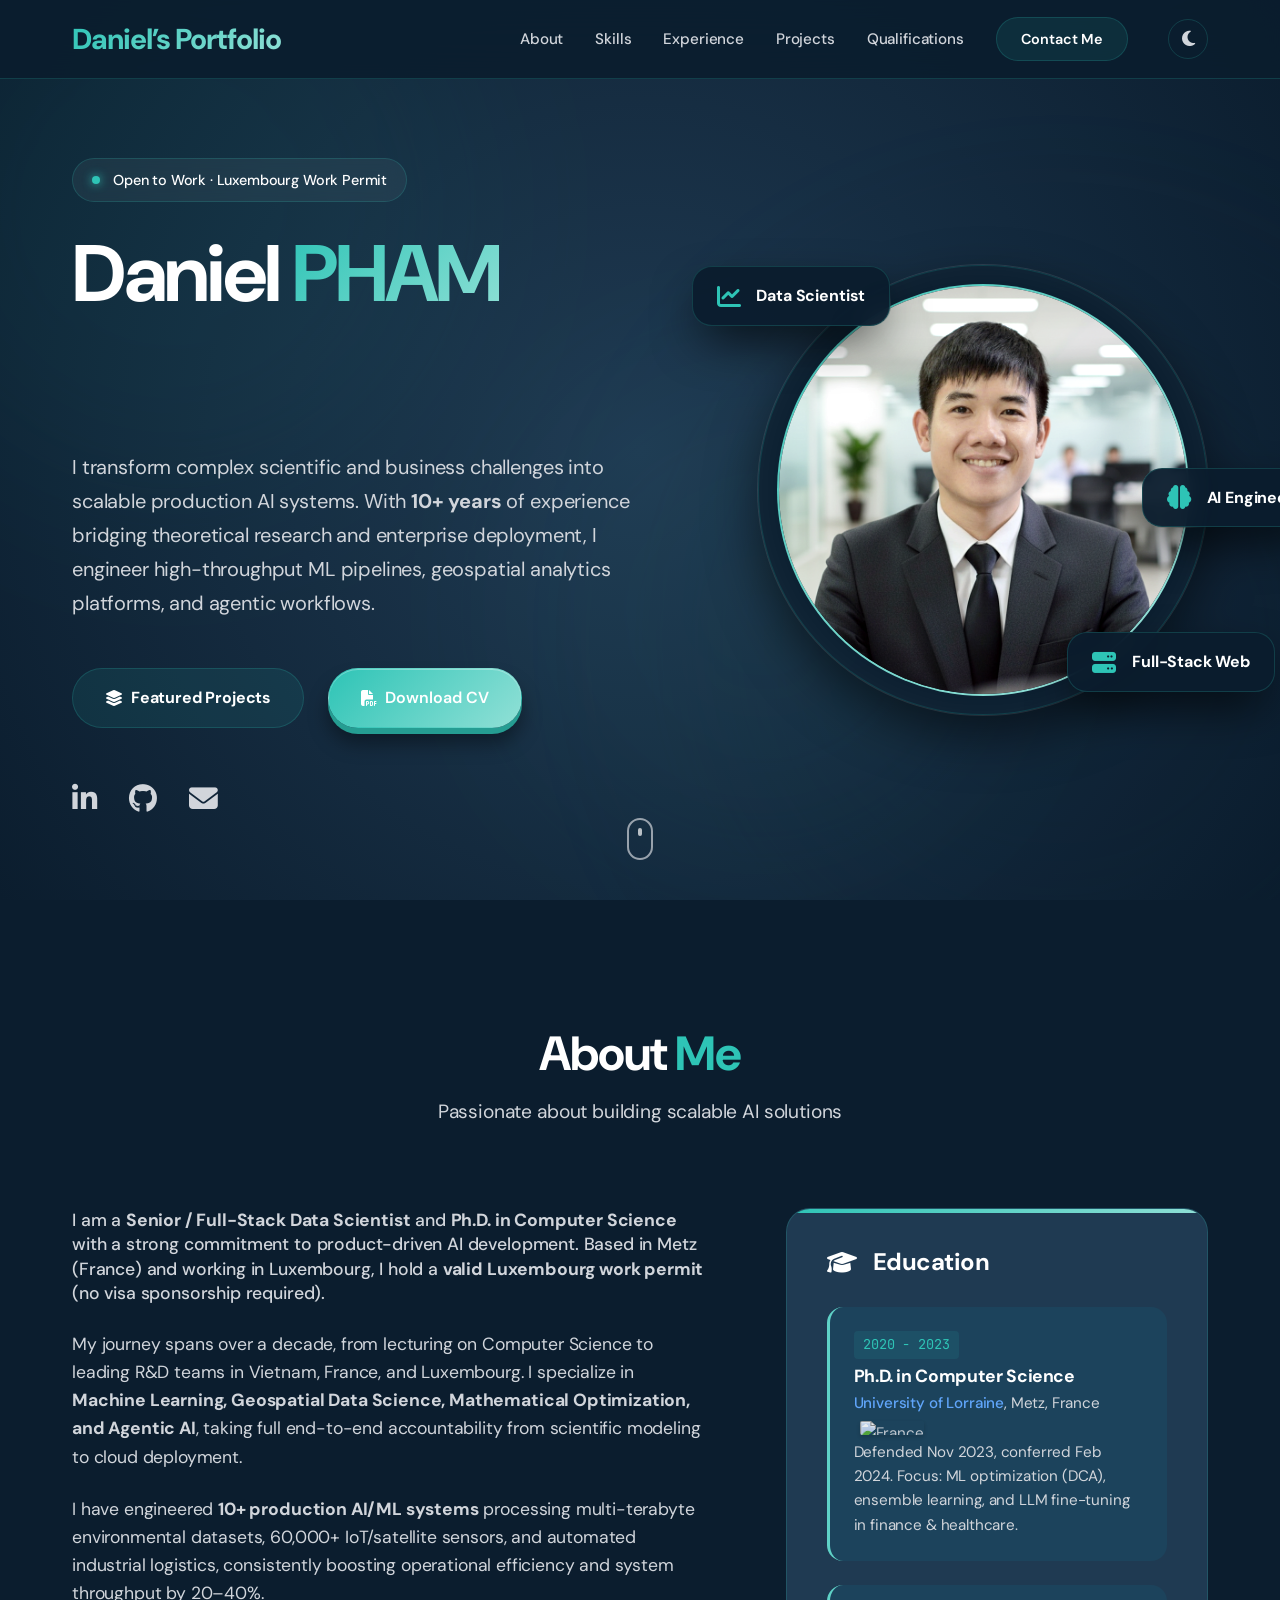
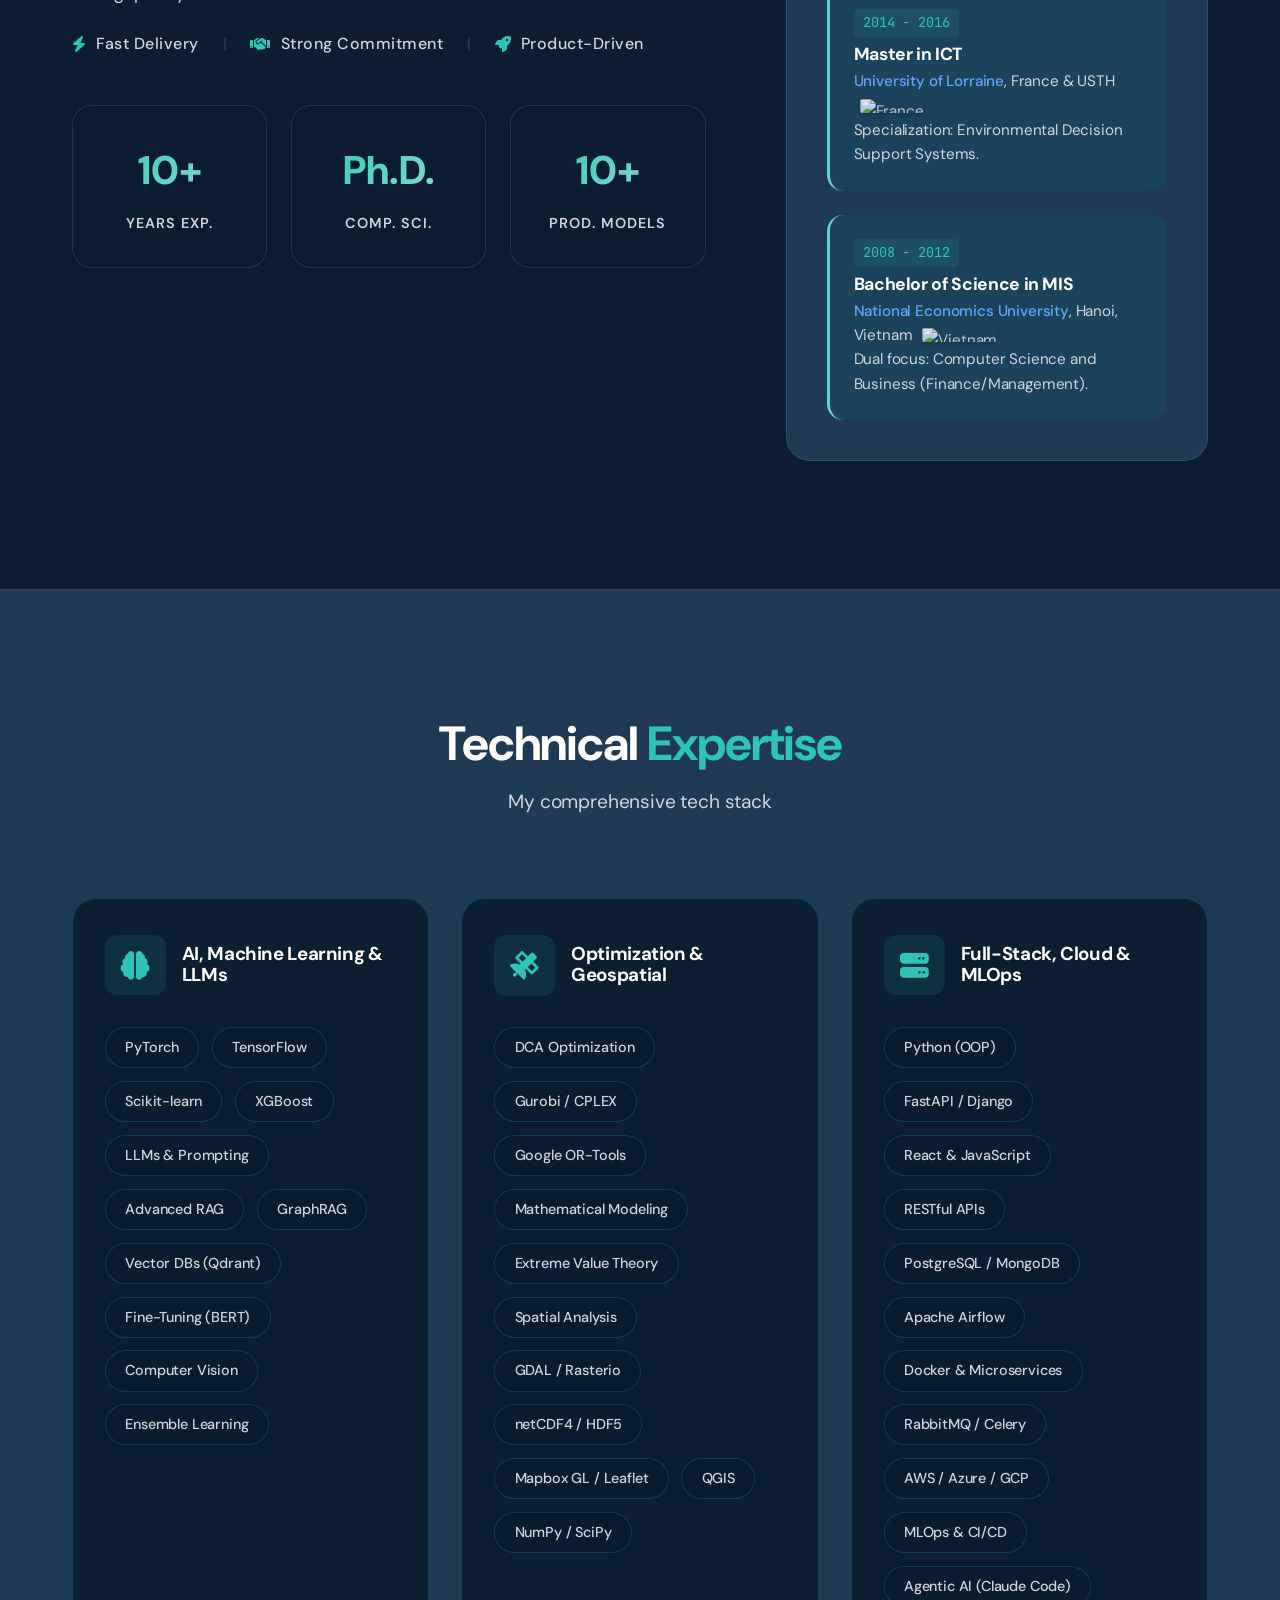
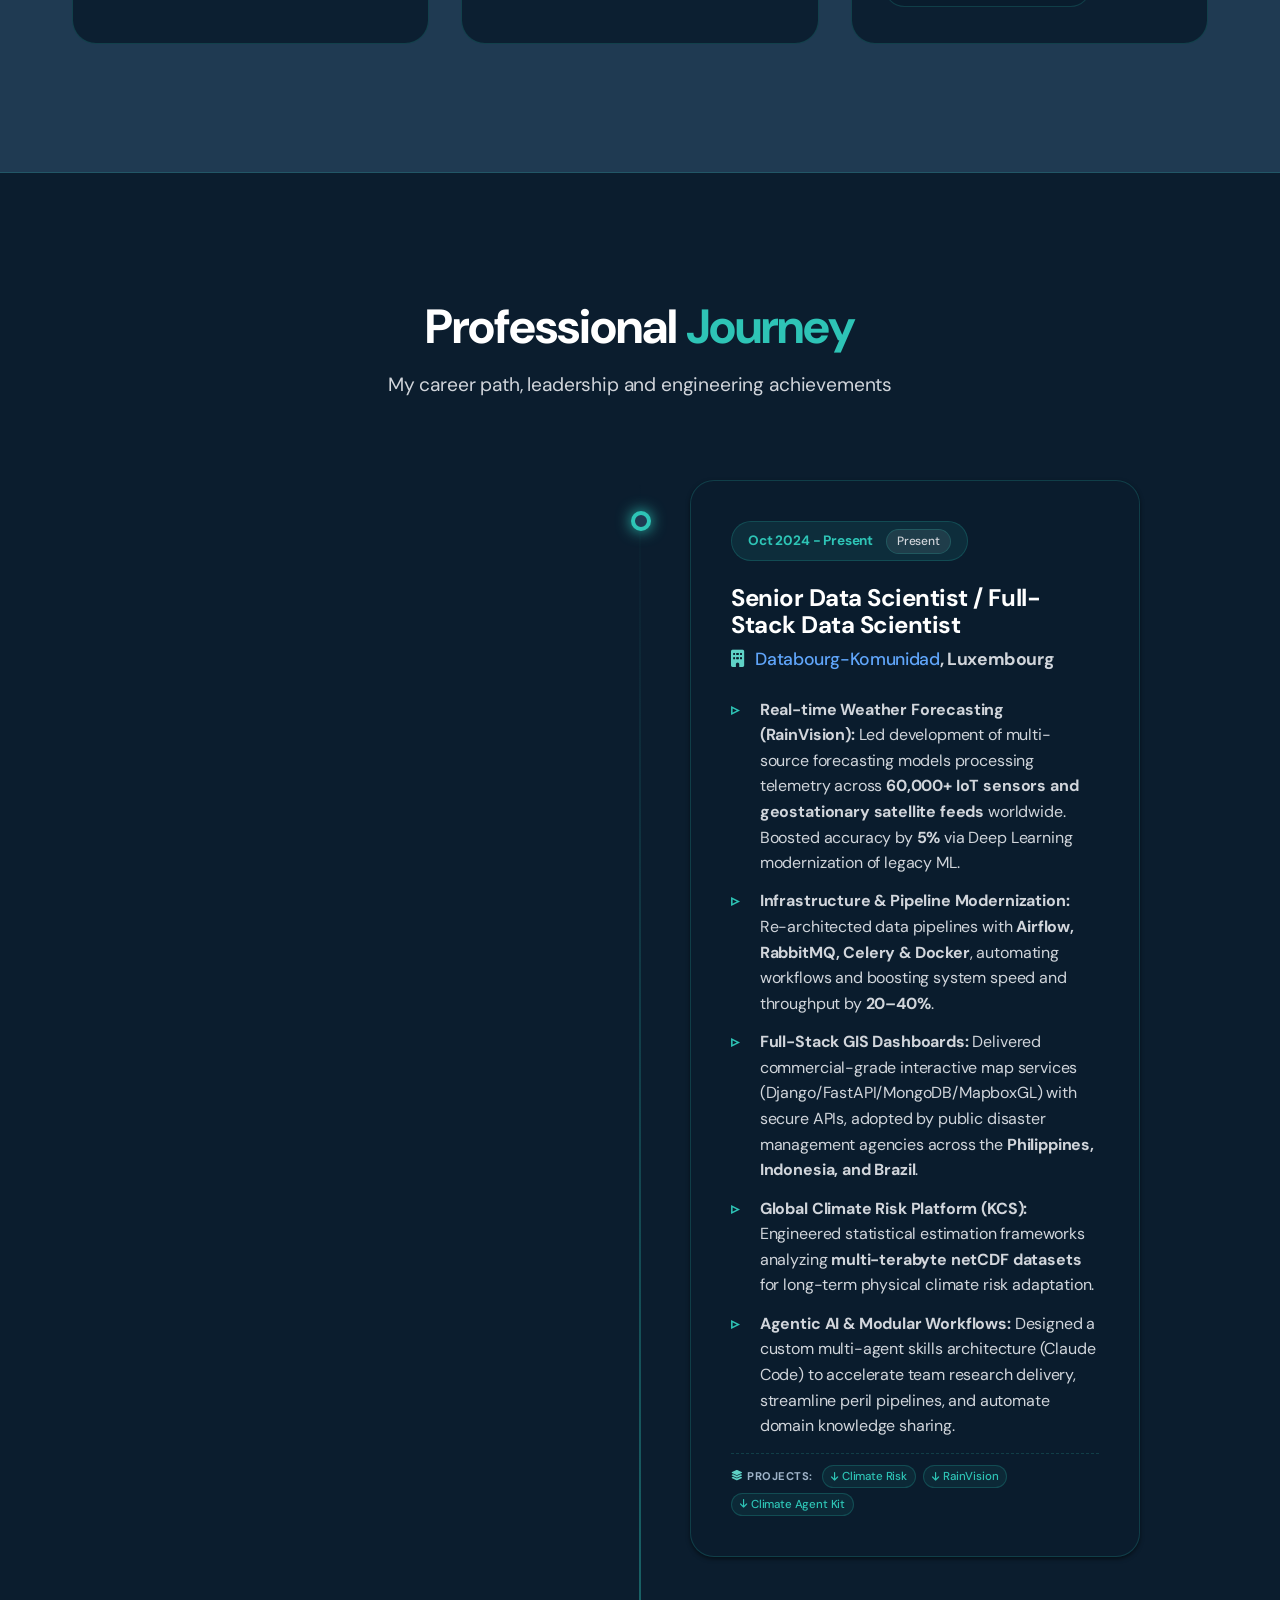
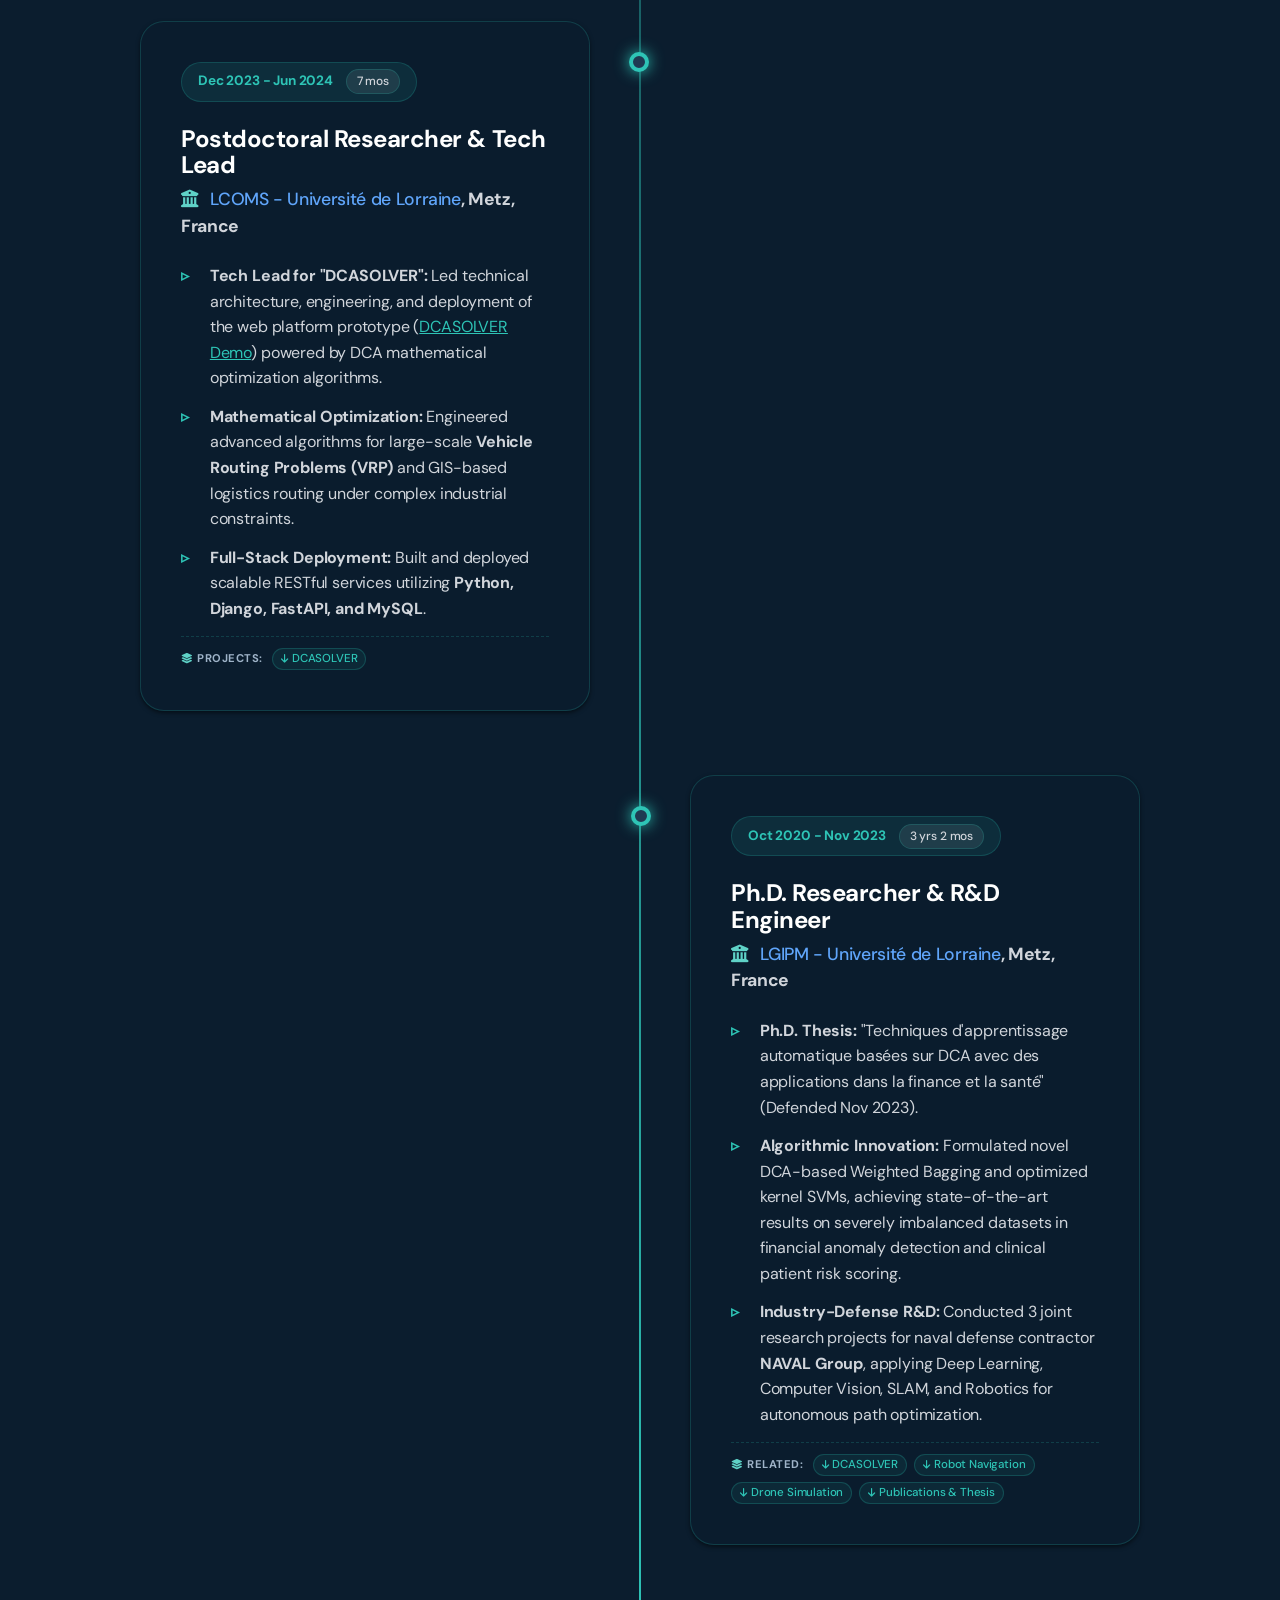
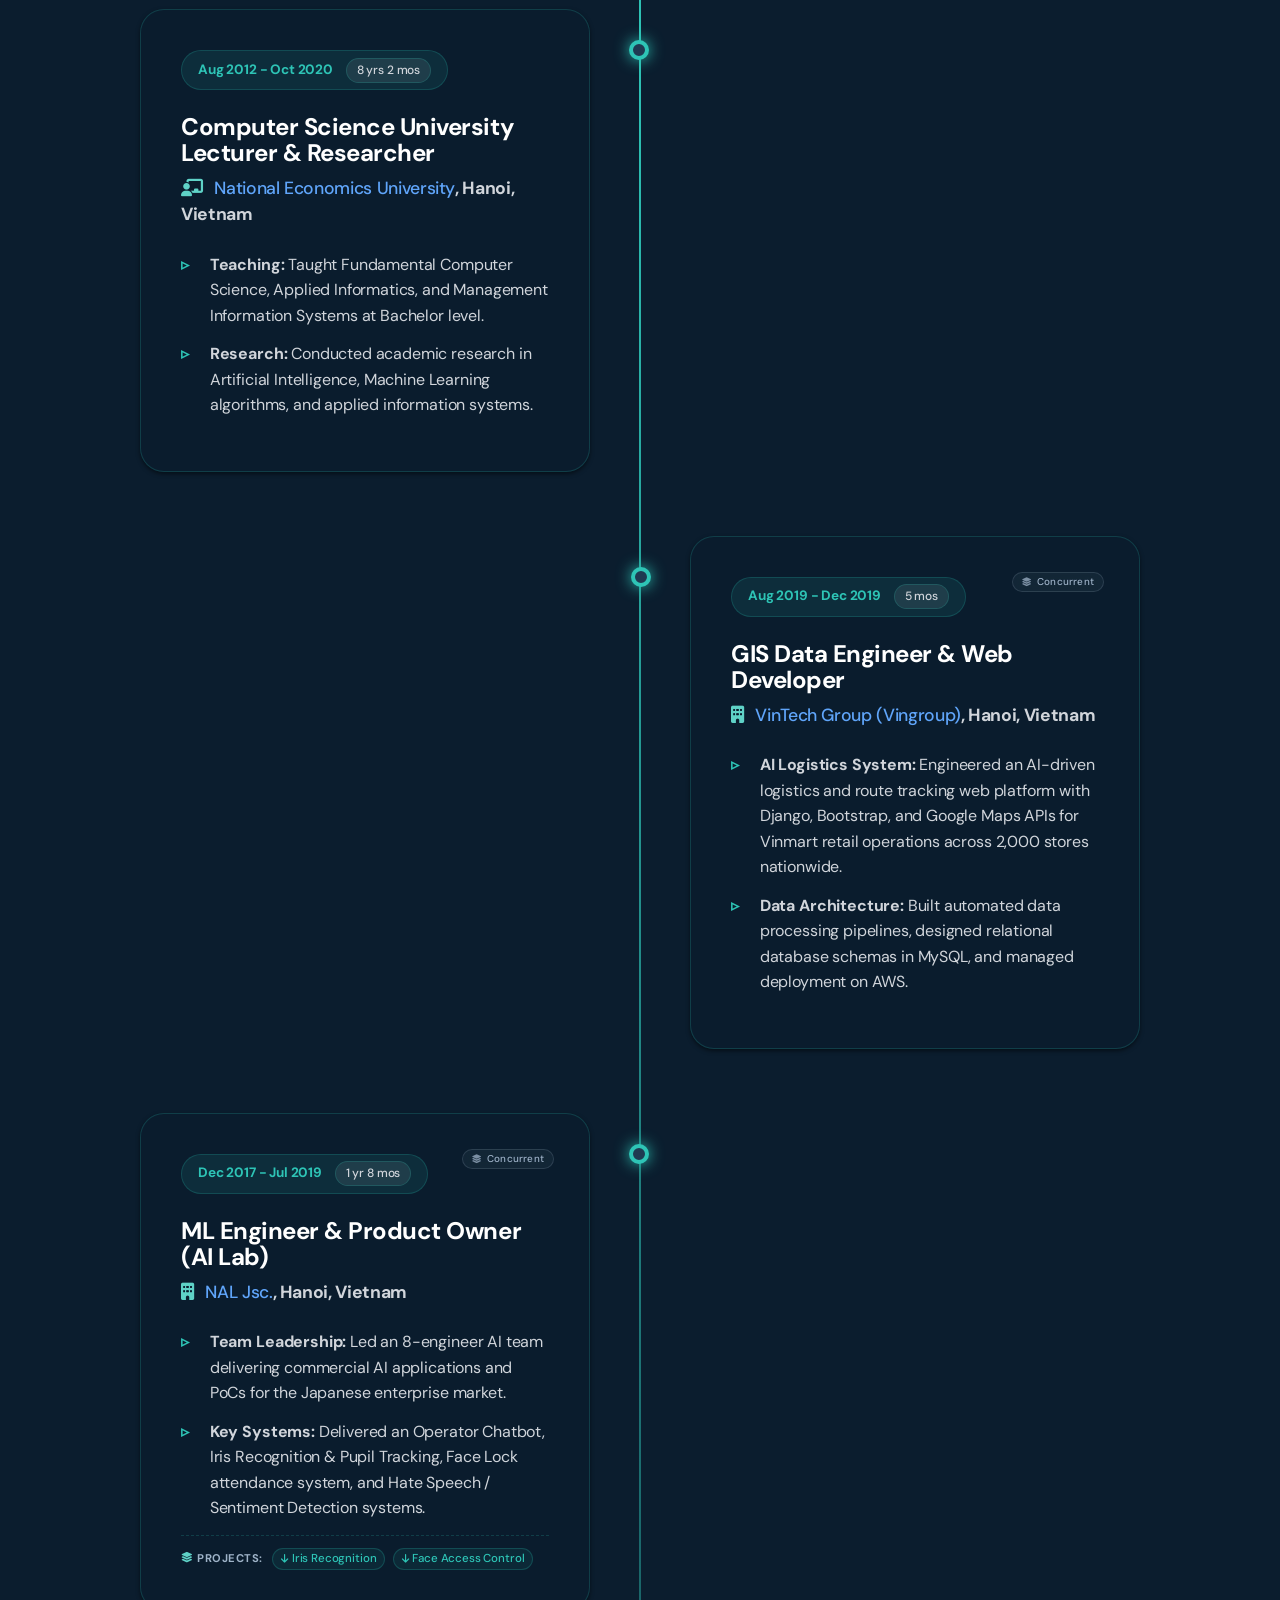
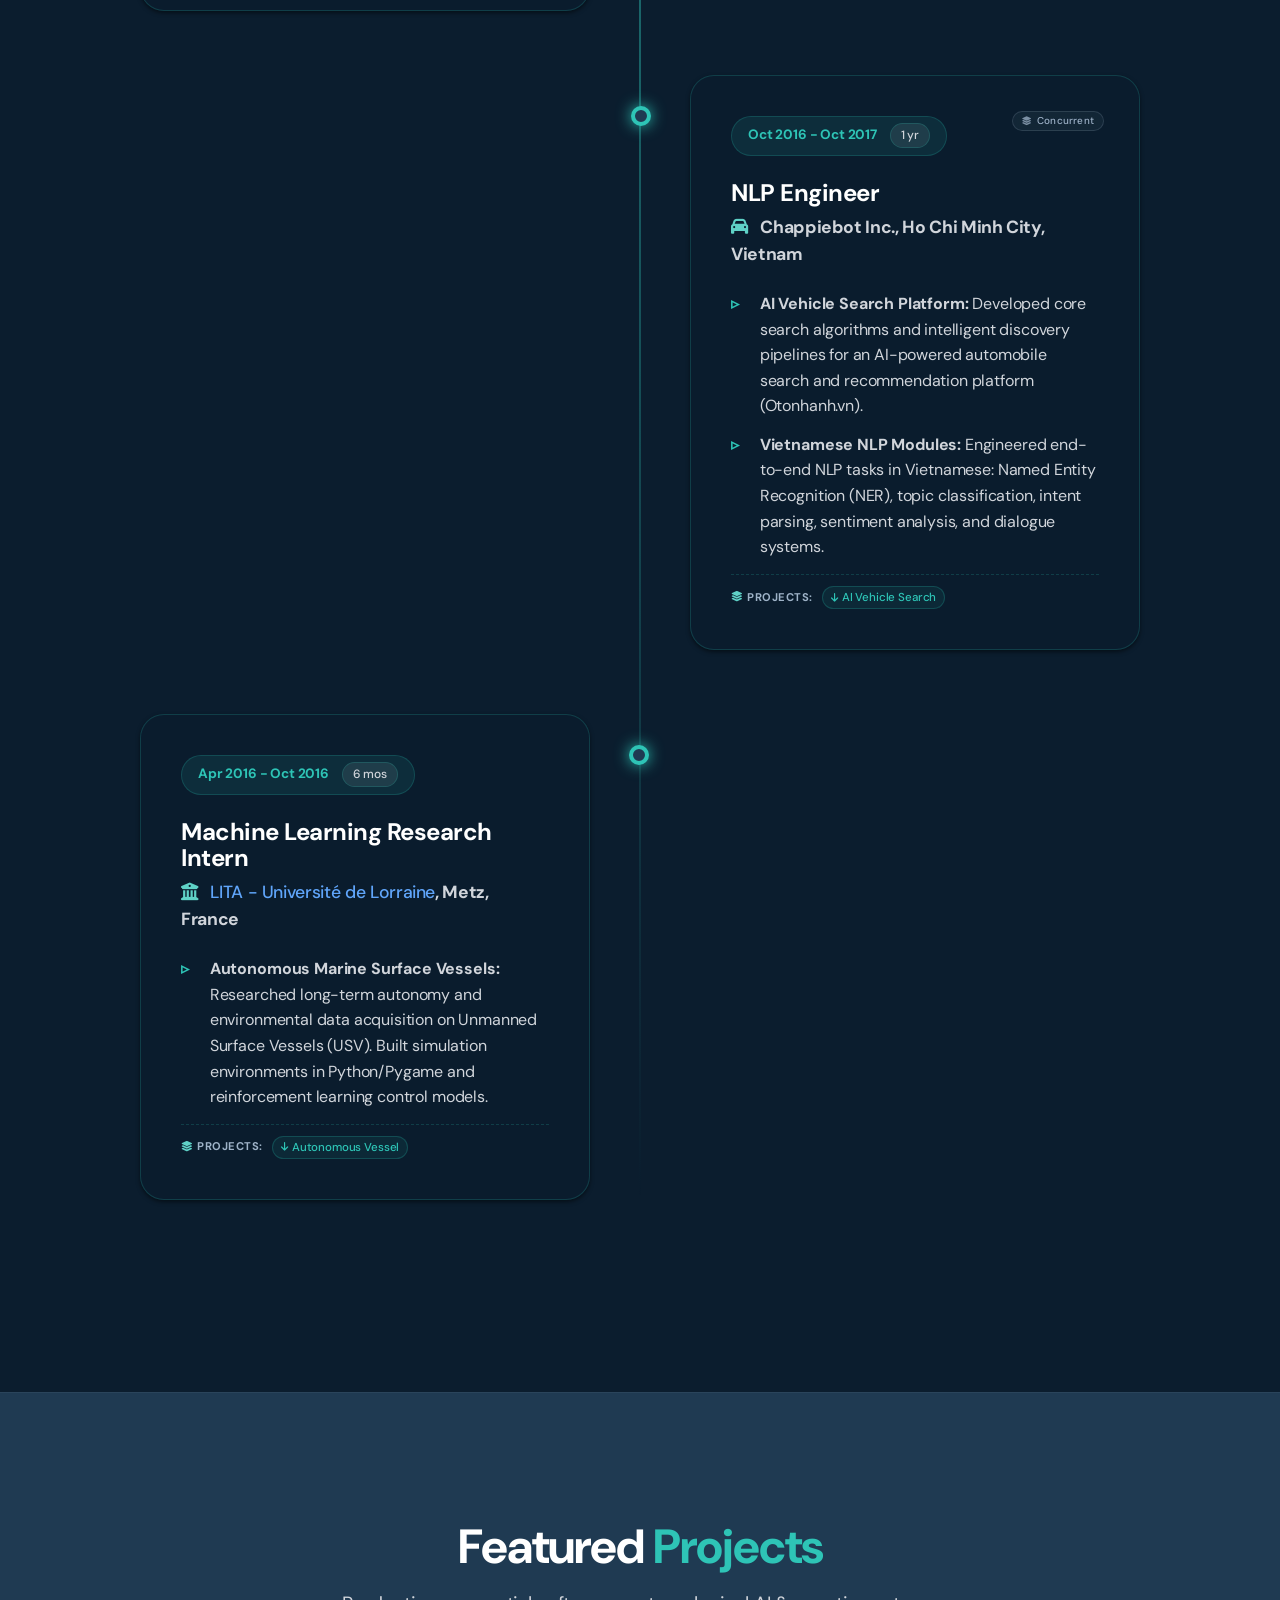
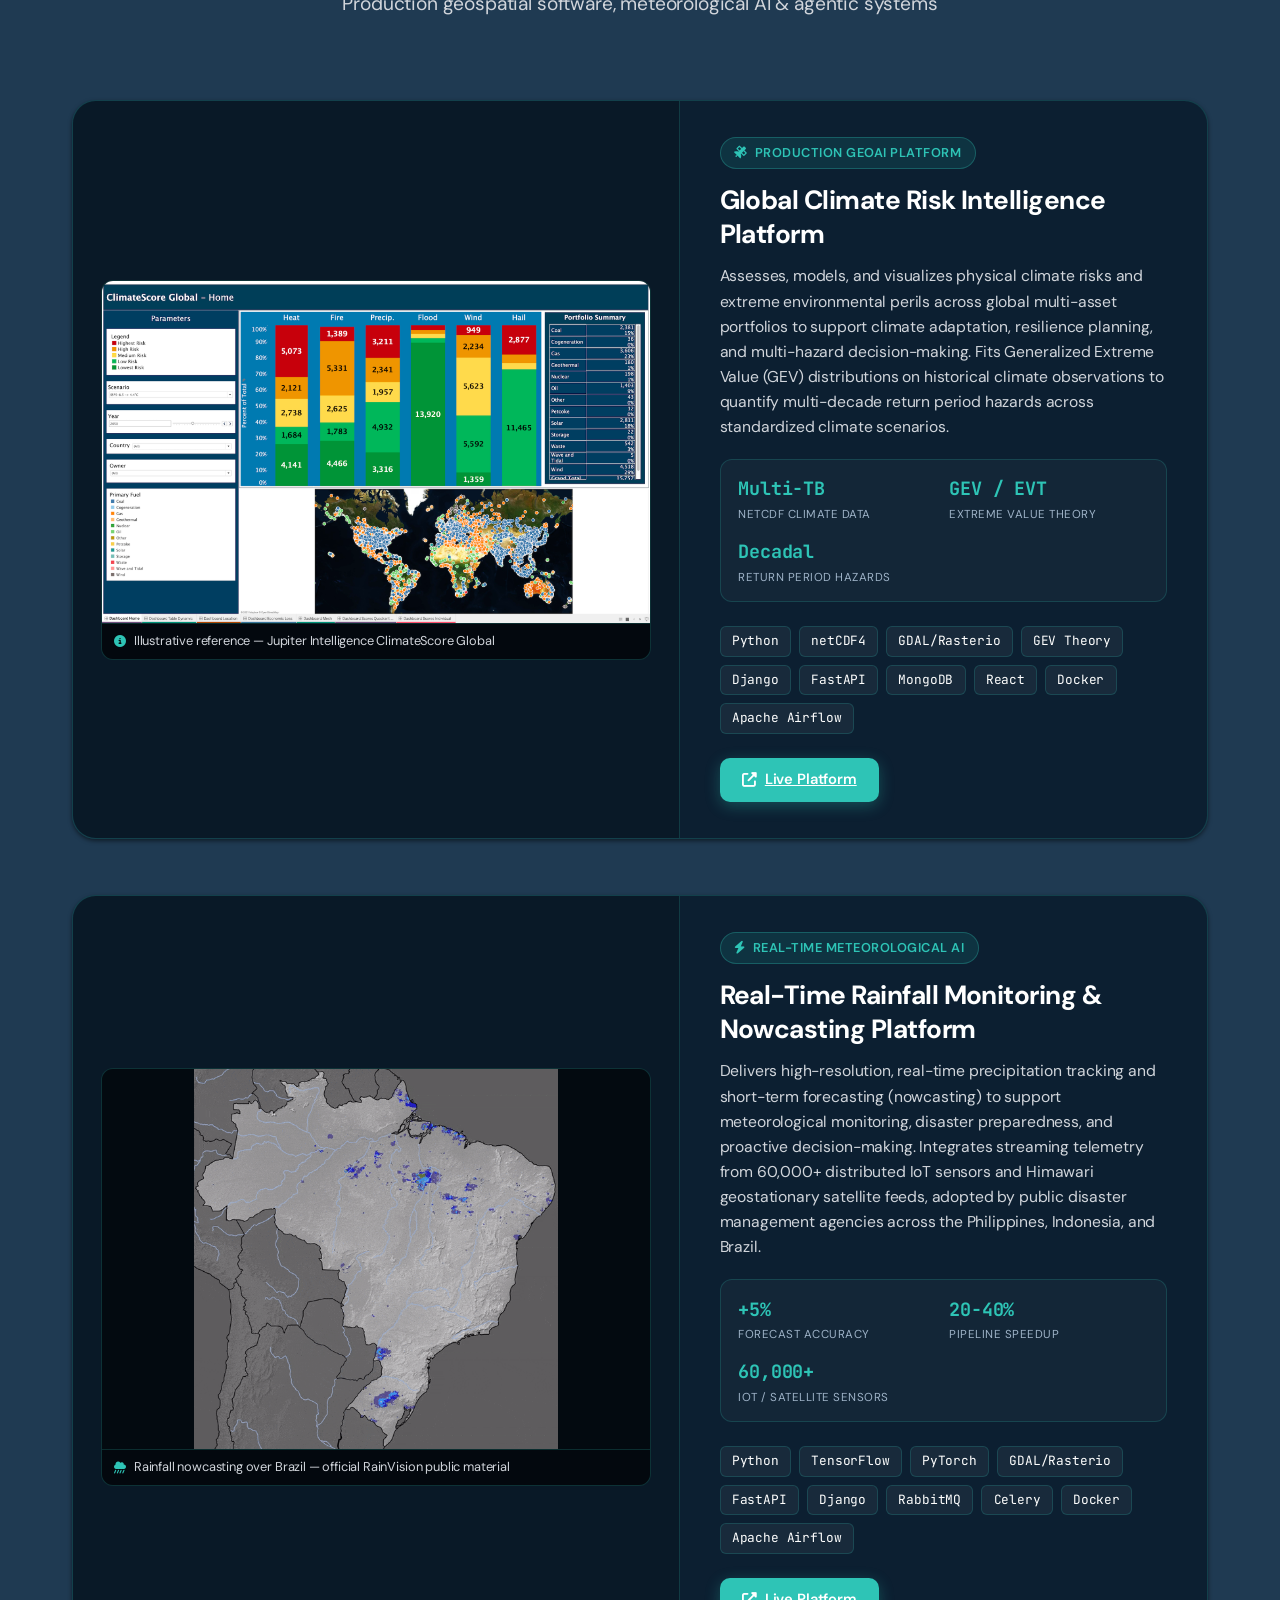
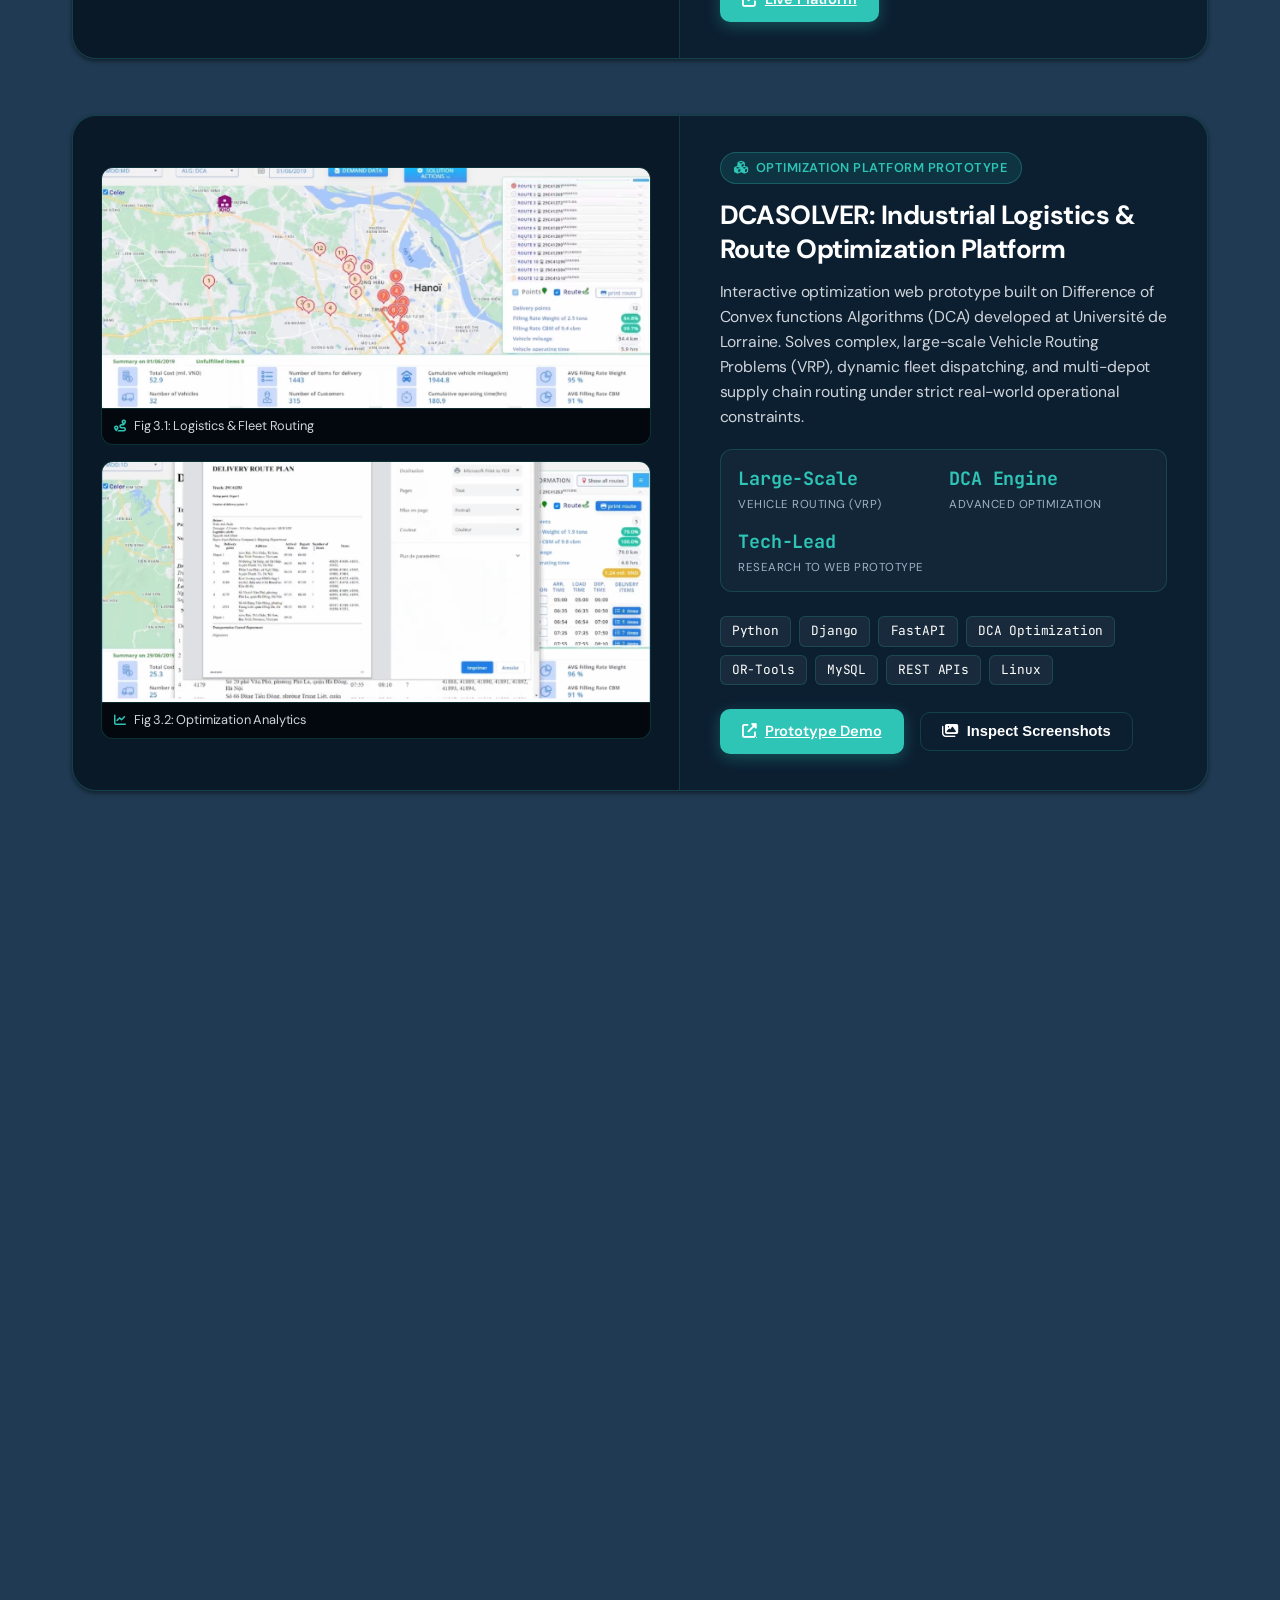
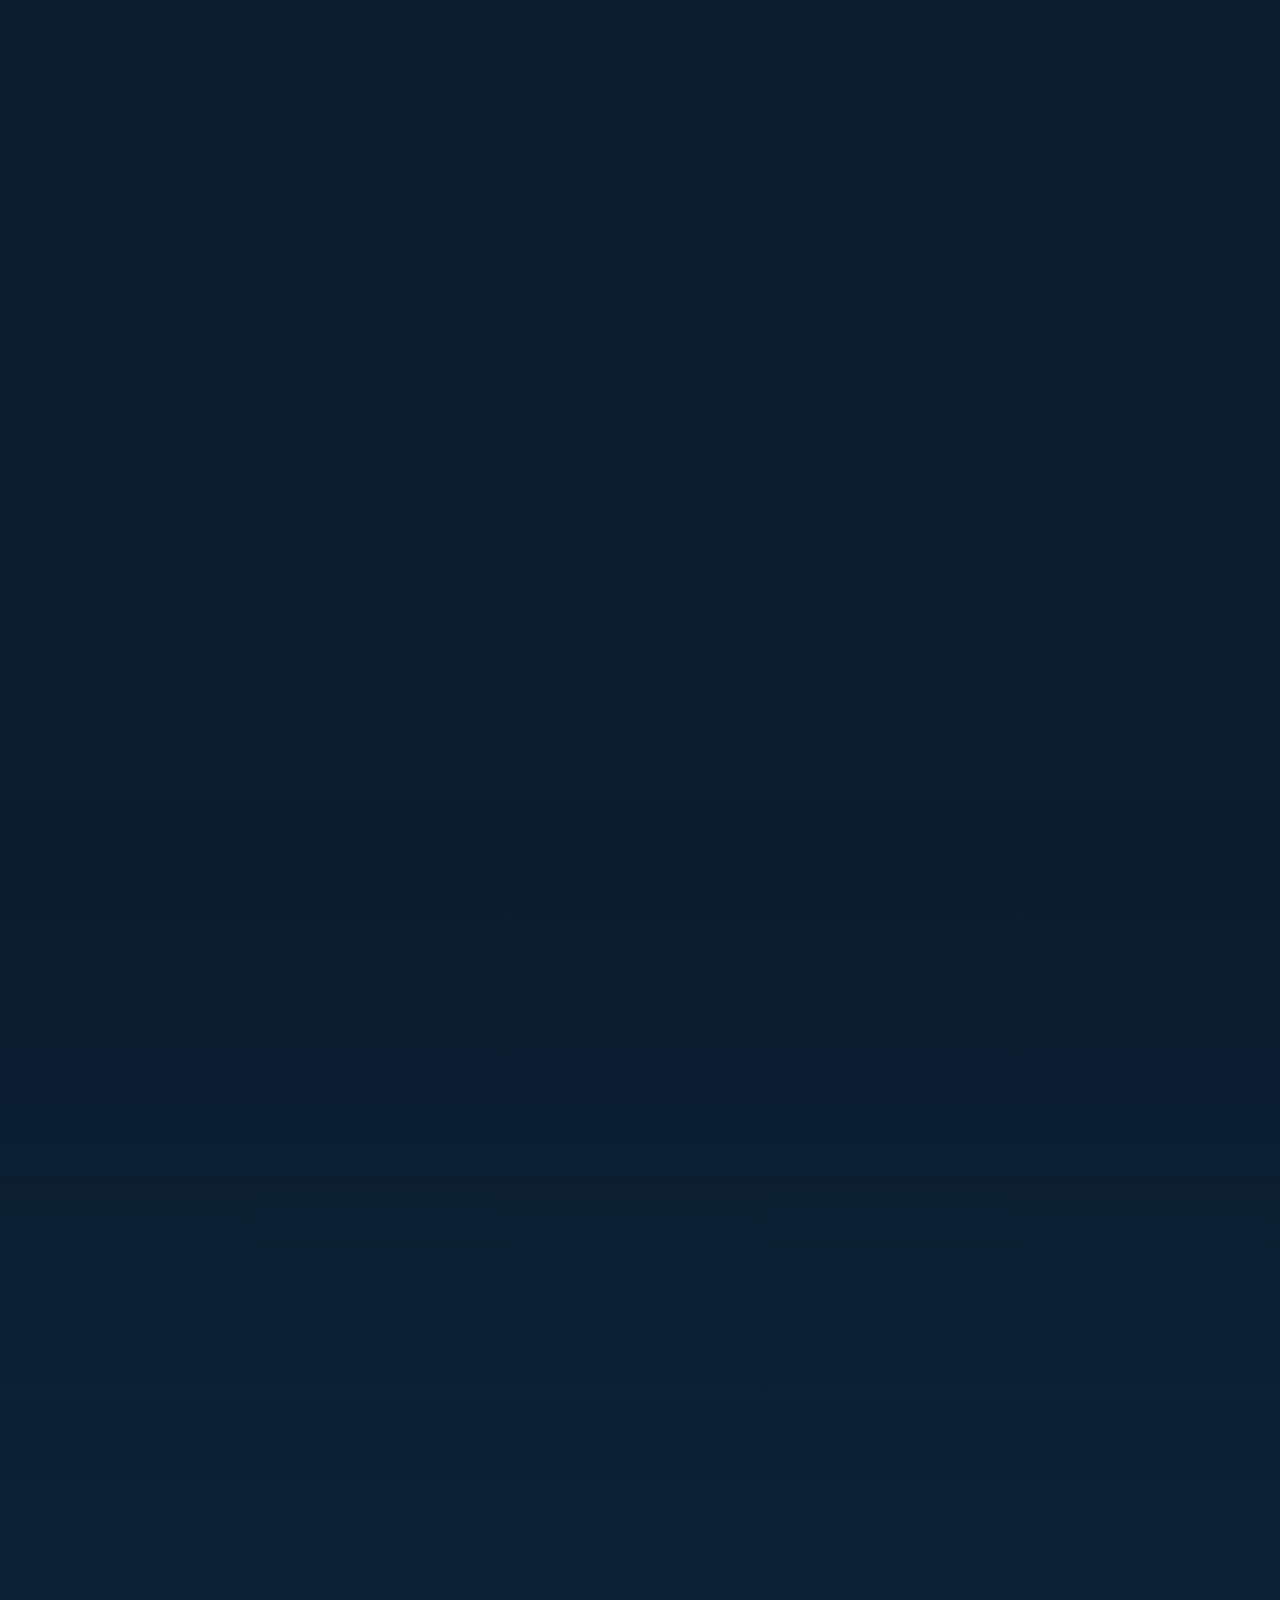
==== commit 3d532074: "feat: refresh KCS and RainVision project cards with illustrative imagery - Show one visual per card:" ====
--- a/index.html
+++ b/index.html
@@ -489,26 +489,19 @@
 
                     <!-- Project 1: Global Climate Risk Intelligence Platform -->
                     <div class="showcase-card" id="project-kcs" data-aos="fade-up">
+                        <!-- IMG-NOTE: this is a third-party illustrative reference, not this platform's interface.
+                             The original dashboard captures (img/kcs-1.png, img/kcs-2.png) are kept locally
+                             (gitignored) and can be restored as a two-image gallery like the DCASOLVER card. -->
                         <div class="showcase-gallery">
-                            <div class="gallery-grid-2">
-                                <div class="gallery-item" id="kcs-img-1" data-caption="Global Climate Risk: Figure 1.1 - Global Portfolio Risk Visualization. Interactive globe interface displaying spatial asset distribution and portfolio-level risk clustering.">
-                                    <img src="img/kcs-1.png" alt="Global Portfolio Risk Visualization" loading="lazy">
+                            <div class="gallery-single">
+                                <div class="gallery-item" data-caption="Illustrative reference: Jupiter Intelligence ClimateScore Global — a comparable public climate risk platform. Not the actual KCS interface, which remains confidential under NDA.">
+                                    <img src="img/ClimateScoreGlobal.webp" alt="Illustrative reference: climate risk analytics dashboard (Jupiter Intelligence ClimateScore Global)" loading="lazy">
                                     <div class="gallery-overlay">
                                         <i class="fas fa-search-plus"></i>
                                         <span>Click to Zoom</span>
                                     </div>
                                     <div class="gallery-caption-bar">
-                                        <i class="fas fa-globe-americas"></i> Fig 1.1: Global Portfolio Risk
-                                    </div>
-                                </div>
-                                <div class="gallery-item" id="kcs-img-2" data-caption="Global Climate Risk: Figure 1.2 - High-Resolution Spatial Hazard & Projection Analysis. Location-level extreme value modeling, return period projections, and peril breakdown.">
-                                    <img src="img/kcs-2.png" alt="High-Resolution Spatial Hazard Analysis" loading="lazy">
-                                    <div class="gallery-overlay">
-                                        <i class="fas fa-search-plus"></i>
-                                        <span>Click to Zoom</span>
-                                    </div>
-                                    <div class="gallery-caption-bar">
-                                        <i class="fas fa-chart-area"></i> Fig 1.2: Spatial Hazard & Projection
+                                        <i class="fas fa-circle-info"></i> Illustrative reference — Jupiter Intelligence ClimateScore Global
                                     </div>
                                 </div>
                             </div>
@@ -521,9 +514,6 @@
                                 <h3 class="showcase-title">Global Climate Risk Intelligence Platform</h3>
                                 <p class="showcase-desc">
                                     Assesses, models, and visualizes physical climate risks and extreme environmental perils across global multi-asset portfolios to support climate adaptation, resilience planning, and multi-hazard decision-making. Fits Generalized Extreme Value (GEV) distributions on historical climate observations to quantify multi-decade return period hazards across standardized climate scenarios.
-                                </p>
-                                <p style="font-size: 0.75rem; color: var(--text-muted); font-style: italic; margin-top: -0.75rem; margin-bottom: 1.25rem;">
-                                    * All displayed user interfaces utilize synthetic mock data with &plusmn;10% artificial perturbation on numerical values.
                                 </p>
                                 <div class="showcase-metrics">
                                     <div class="metric-item">
@@ -556,35 +546,26 @@
                                 <a href="https://kcs.databourg.com/" target="_blank" rel="noopener noreferrer" class="btn-live-demo">
                                     <i class="fas fa-external-link-alt"></i> Live Platform
                                 </a>
-                                <button type="button" class="btn-outline-demo" onclick="document.getElementById('kcs-img-1').click()">
-                                    <i class="fas fa-images"></i> Inspect Screenshots
-                                </button>
                             </div>
                         </div>
                     </div>
 
                     <!-- Project 2: Real-Time Rainfall Monitoring & Nowcasting Platform -->
                     <div class="showcase-card" id="project-rainvision" data-aos="fade-up">
+                        <!-- IMG-NOTE: official public animation published by the company.
+                             The original dashboard captures (img/rainvision-1.png, img/rainvision-2.png) are
+                             kept locally (gitignored) and can be restored as a two-image gallery like the
+                             DCASOLVER card. -->
                         <div class="showcase-gallery">
-                            <div class="gallery-grid-2">
-                                <div class="gallery-item" id="rainvision-img-1" data-caption="RainVision: Figure 2.1 - Distributed Ground Sensor Monitoring. Real-time spatial tracking and operational status across distributed sensor networks.">
-                                    <img src="img/rainvision-1.png" alt="Distributed Ground Sensor Monitoring" loading="lazy">
+                            <div class="gallery-single">
+                                <div class="gallery-item" data-caption="RainVision: Official public animation — real-time rainfall nowcasting over Brazil. Material published publicly by Databourg; not an internal system capture.">
+                                    <img src="img/rainvision.gif" alt="Animated rainfall nowcasting map over Brazil — official RainVision public material" loading="lazy">
                                     <div class="gallery-overlay">
                                         <i class="fas fa-search-plus"></i>
                                         <span>Click to Zoom</span>
                                     </div>
                                     <div class="gallery-caption-bar">
-                                        <i class="fas fa-broadcast-tower"></i> Fig 2.1: Distributed Sensor Network
-                                    </div>
-                                </div>
-                                <div class="gallery-item" id="rainvision-img-2" data-caption="RainVision: Figure 2.2 - Geostationary Satellite Rainfall Nowcasting. Real-time animated nowcasting with time-slider playback and spatial precipitation mapping.">
-                                    <img src="img/rainvision-2.png" alt="Geostationary Satellite Rainfall Nowcasting" loading="lazy">
-                                    <div class="gallery-overlay">
-                                        <i class="fas fa-search-plus"></i>
-                                        <span>Click to Zoom</span>
-                                    </div>
-                                    <div class="gallery-caption-bar">
-                                        <i class="fas fa-cloud-showers-heavy"></i> Fig 2.2: Geostationary Nowcasting
+                                        <i class="fas fa-cloud-showers-heavy"></i> Rainfall nowcasting over Brazil — official RainVision public material
                                     </div>
                                 </div>
                             </div>
@@ -629,9 +610,6 @@
                                 <a href="https://rainvision-phl.databourg.com/" target="_blank" rel="noopener noreferrer" class="btn-live-demo">
                                     <i class="fas fa-external-link-alt"></i> Live Platform
                                 </a>
-                                <button type="button" class="btn-outline-demo" onclick="document.getElementById('rainvision-img-1').click()">
-                                    <i class="fas fa-images"></i> Inspect Screenshots
-                                </button>
                             </div>
                         </div>
                     </div>
--- a/css/main.css
+++ b/css/main.css
@@ -1303,6 +1303,10 @@
     box-shadow: var(--shadow-sm);
 }
 
+.showcase-card.no-gallery {
+    grid-template-columns: 1fr;
+}
+
 .showcase-card:hover {
     border-color: var(--accent-primary);
     transform: translateY(-6px);
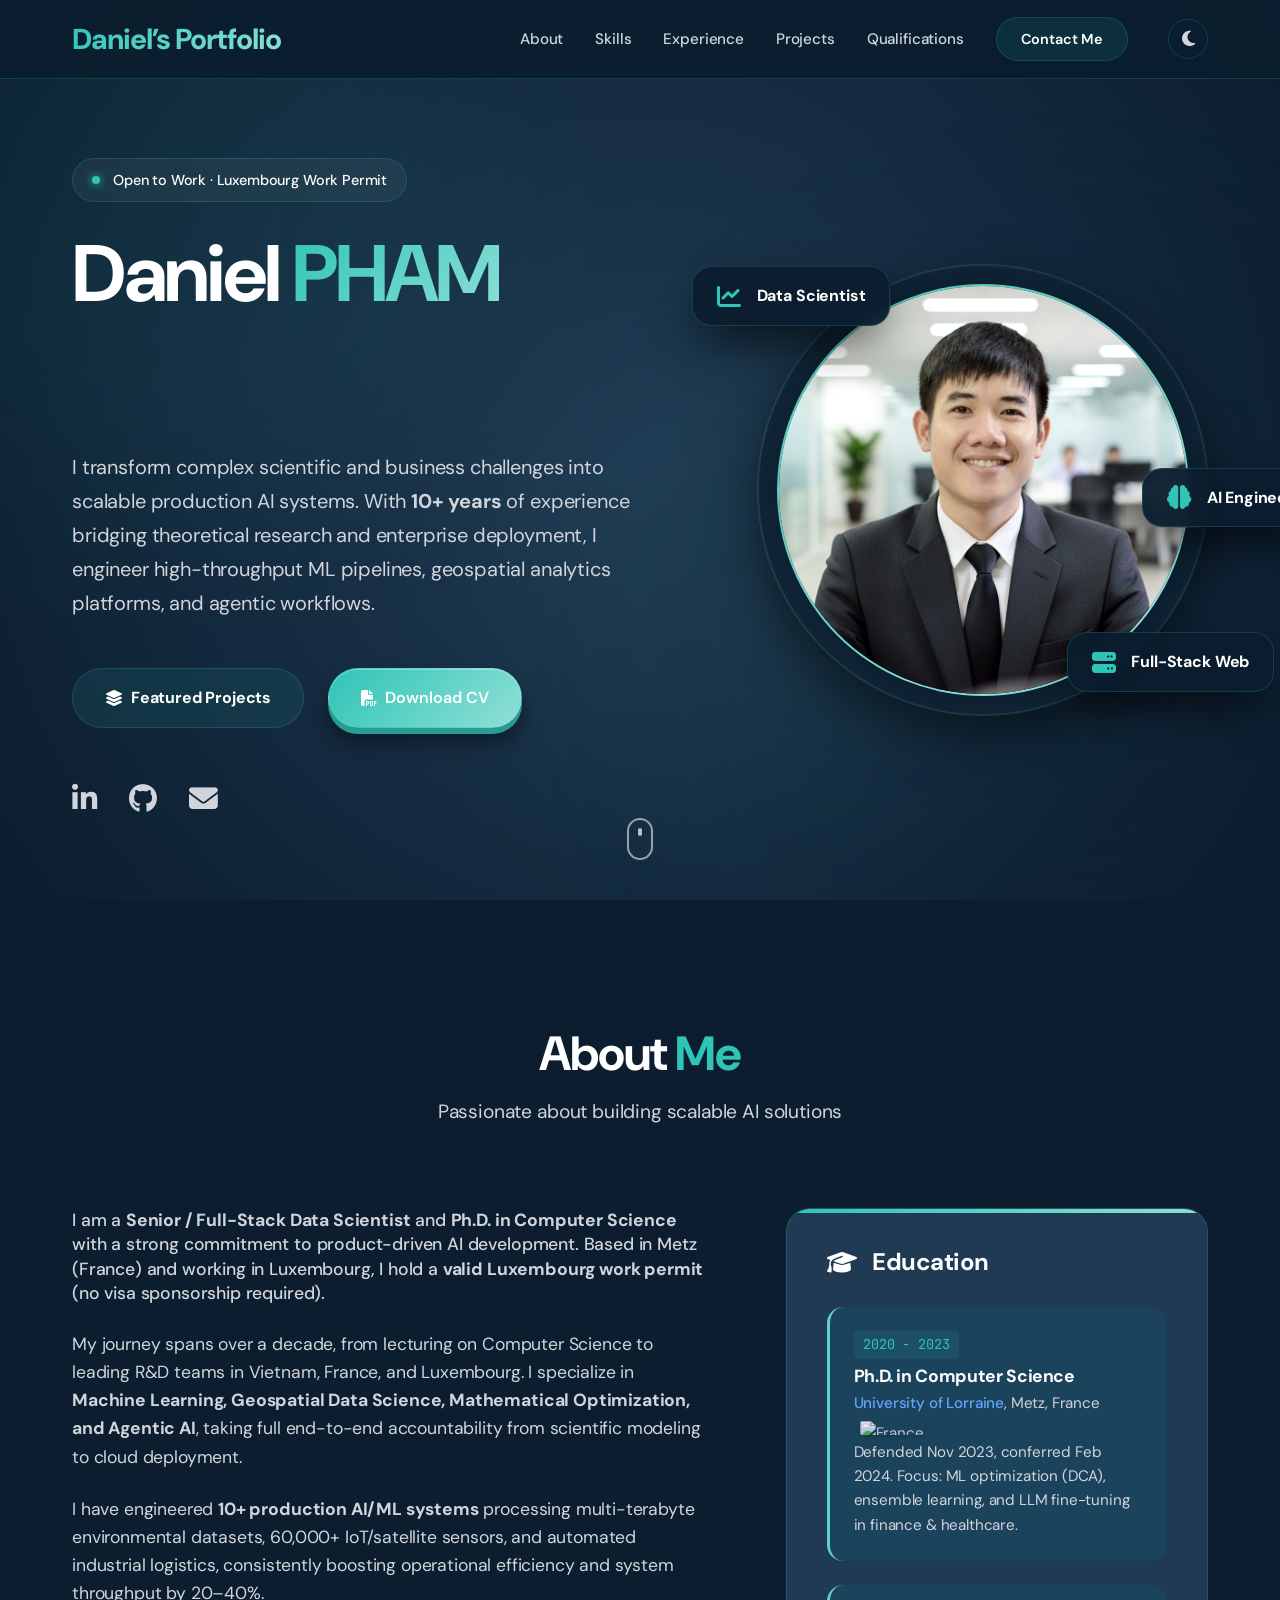
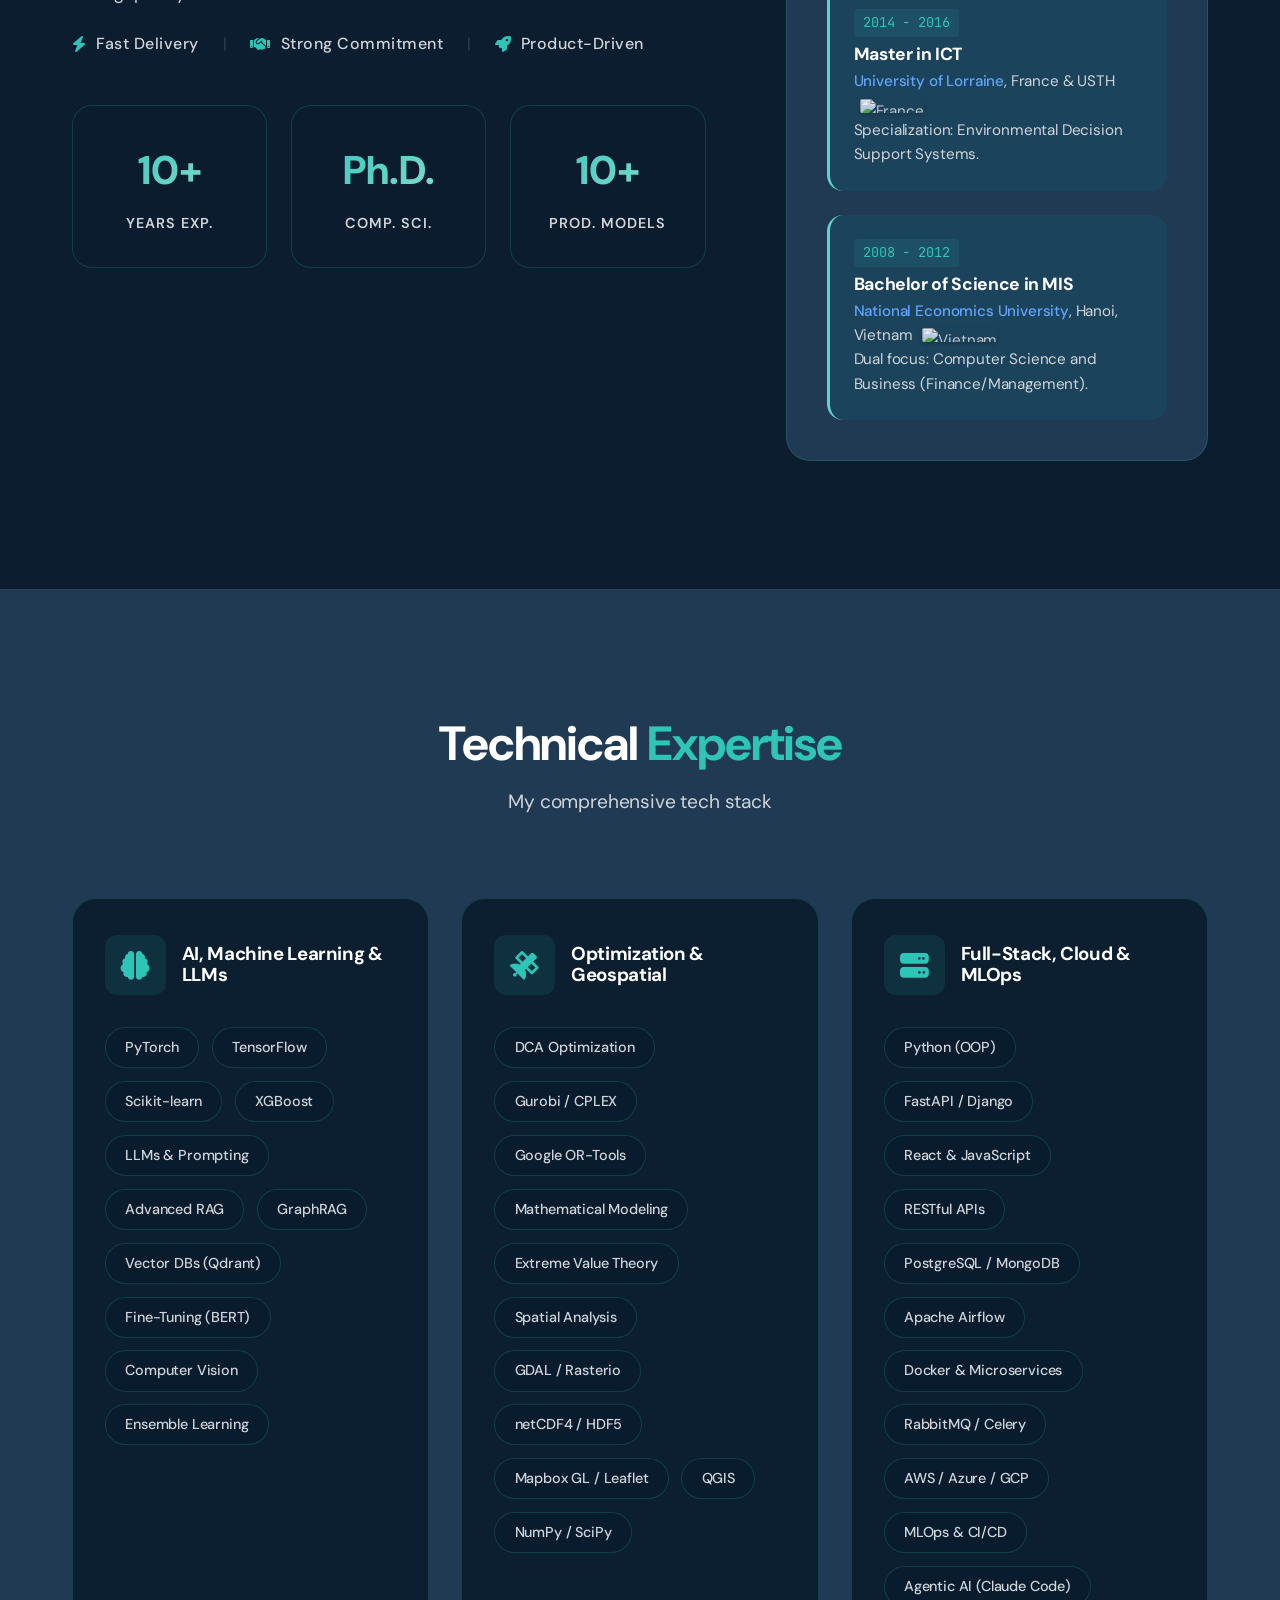
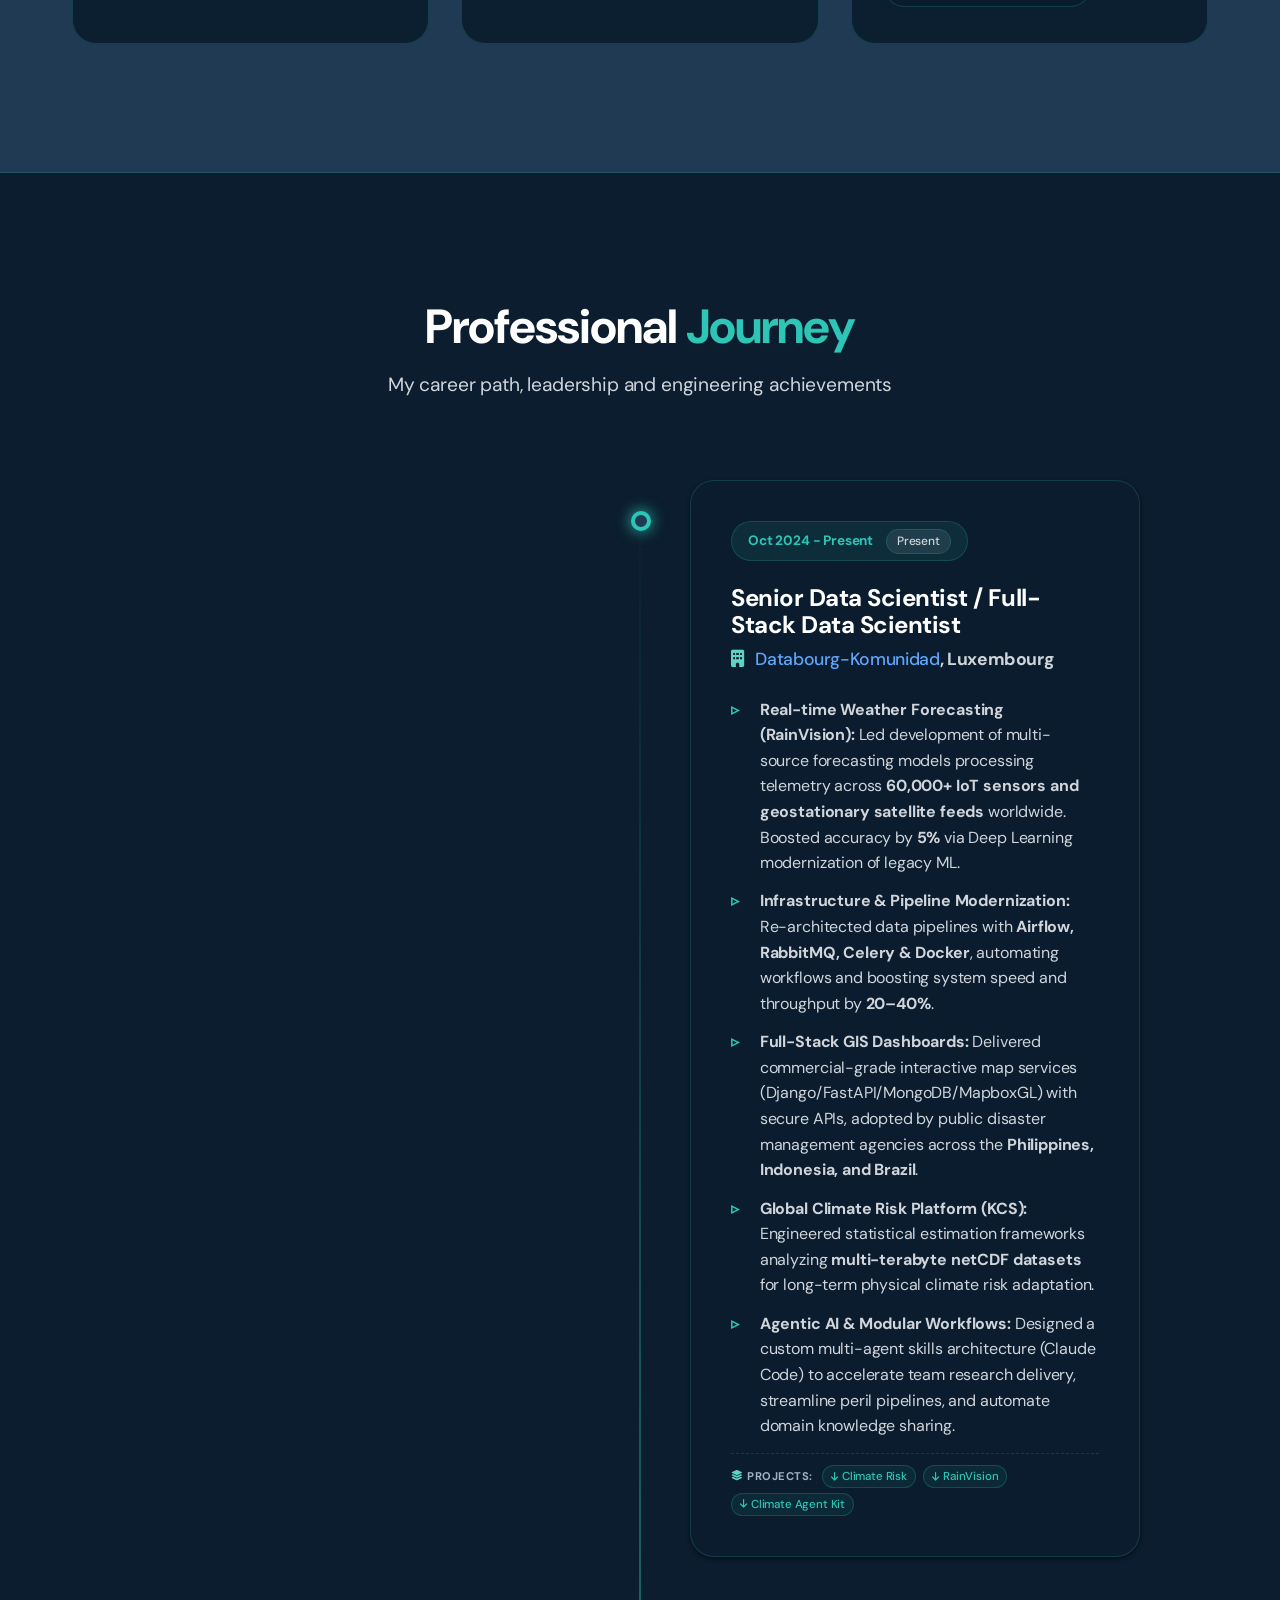
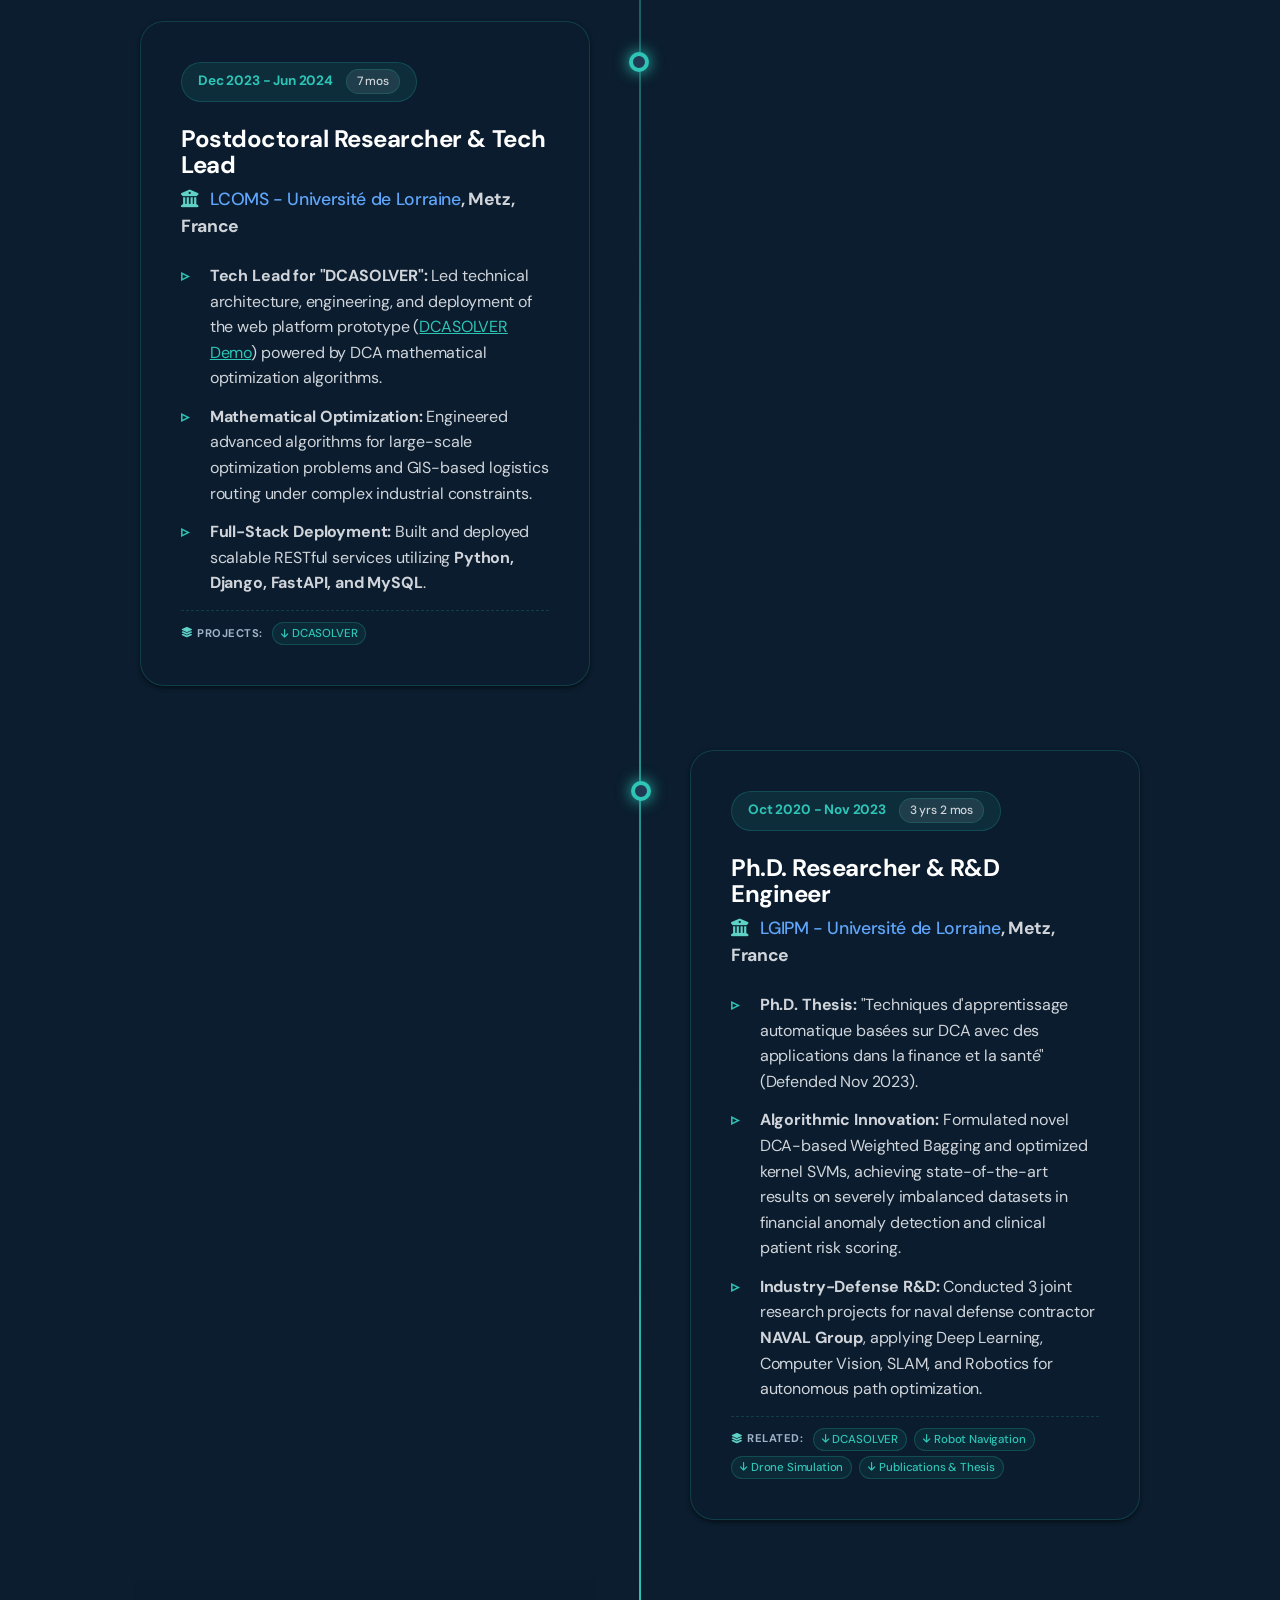
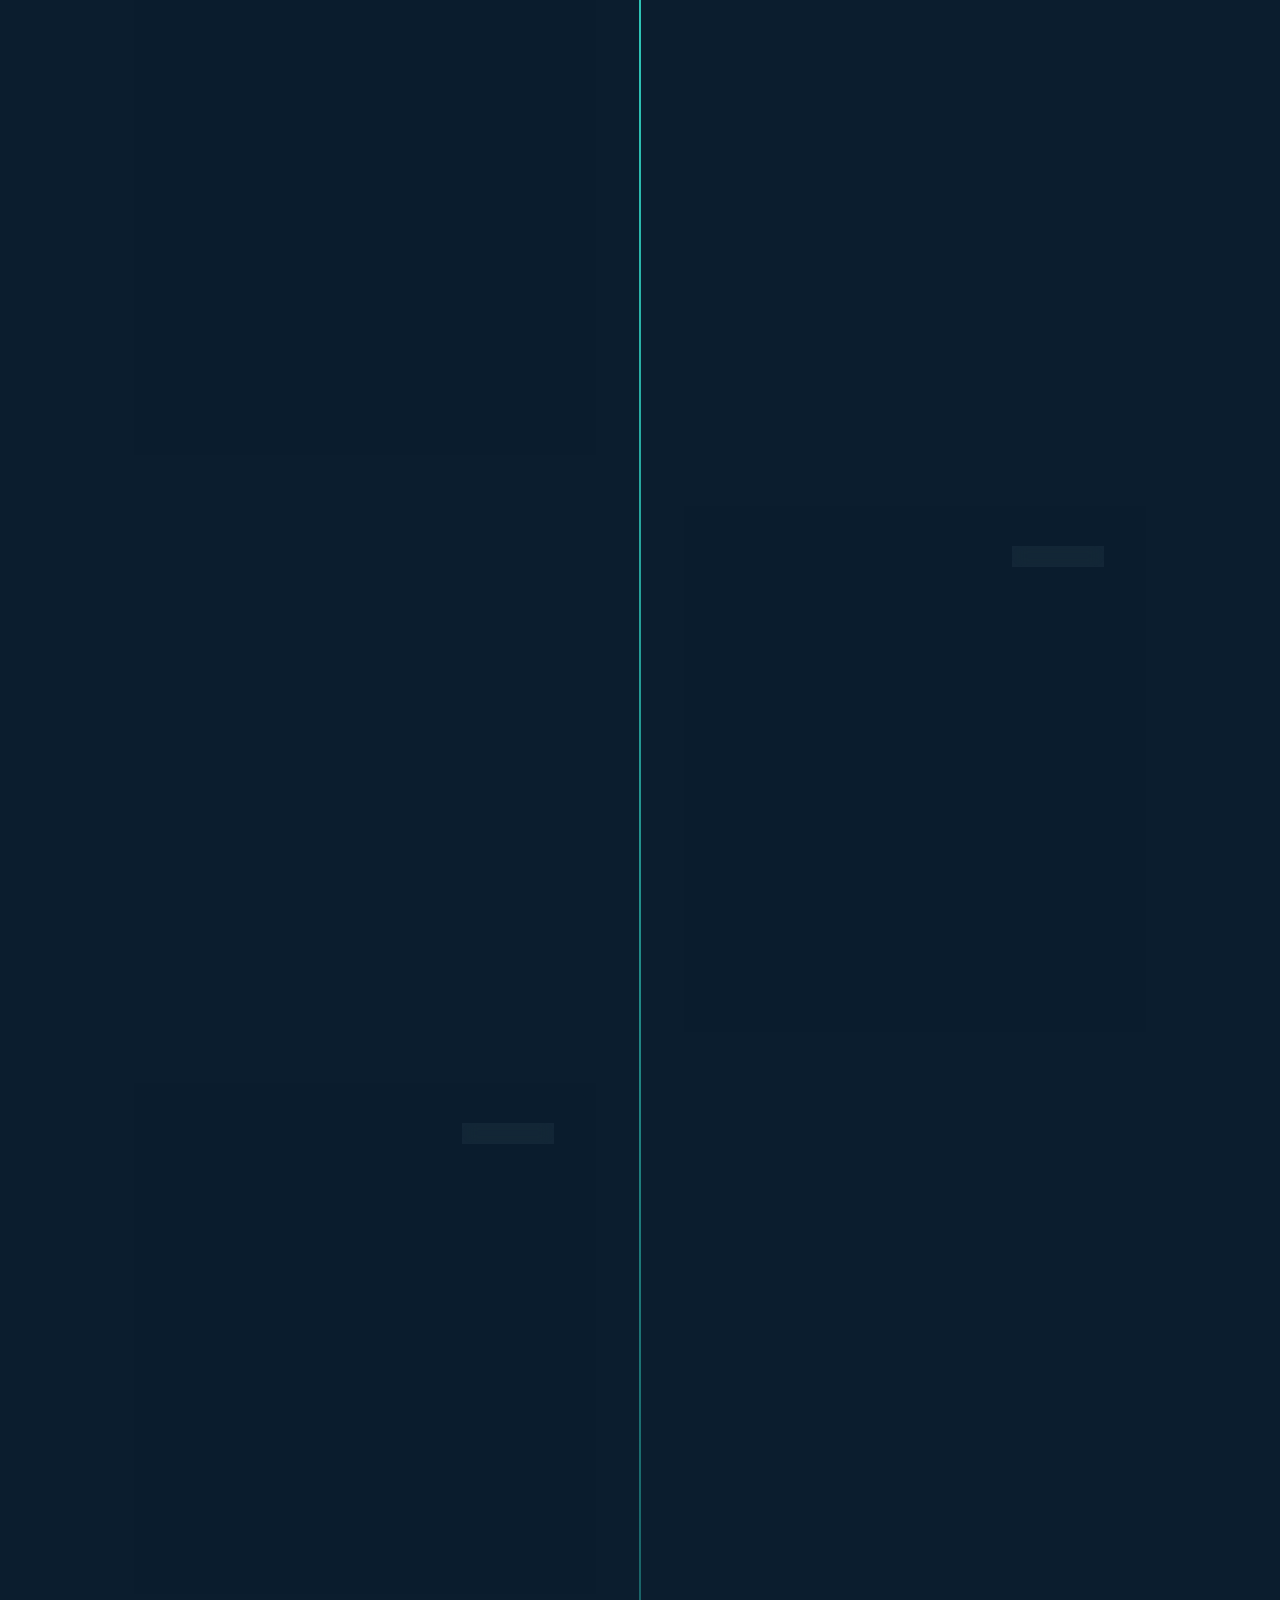
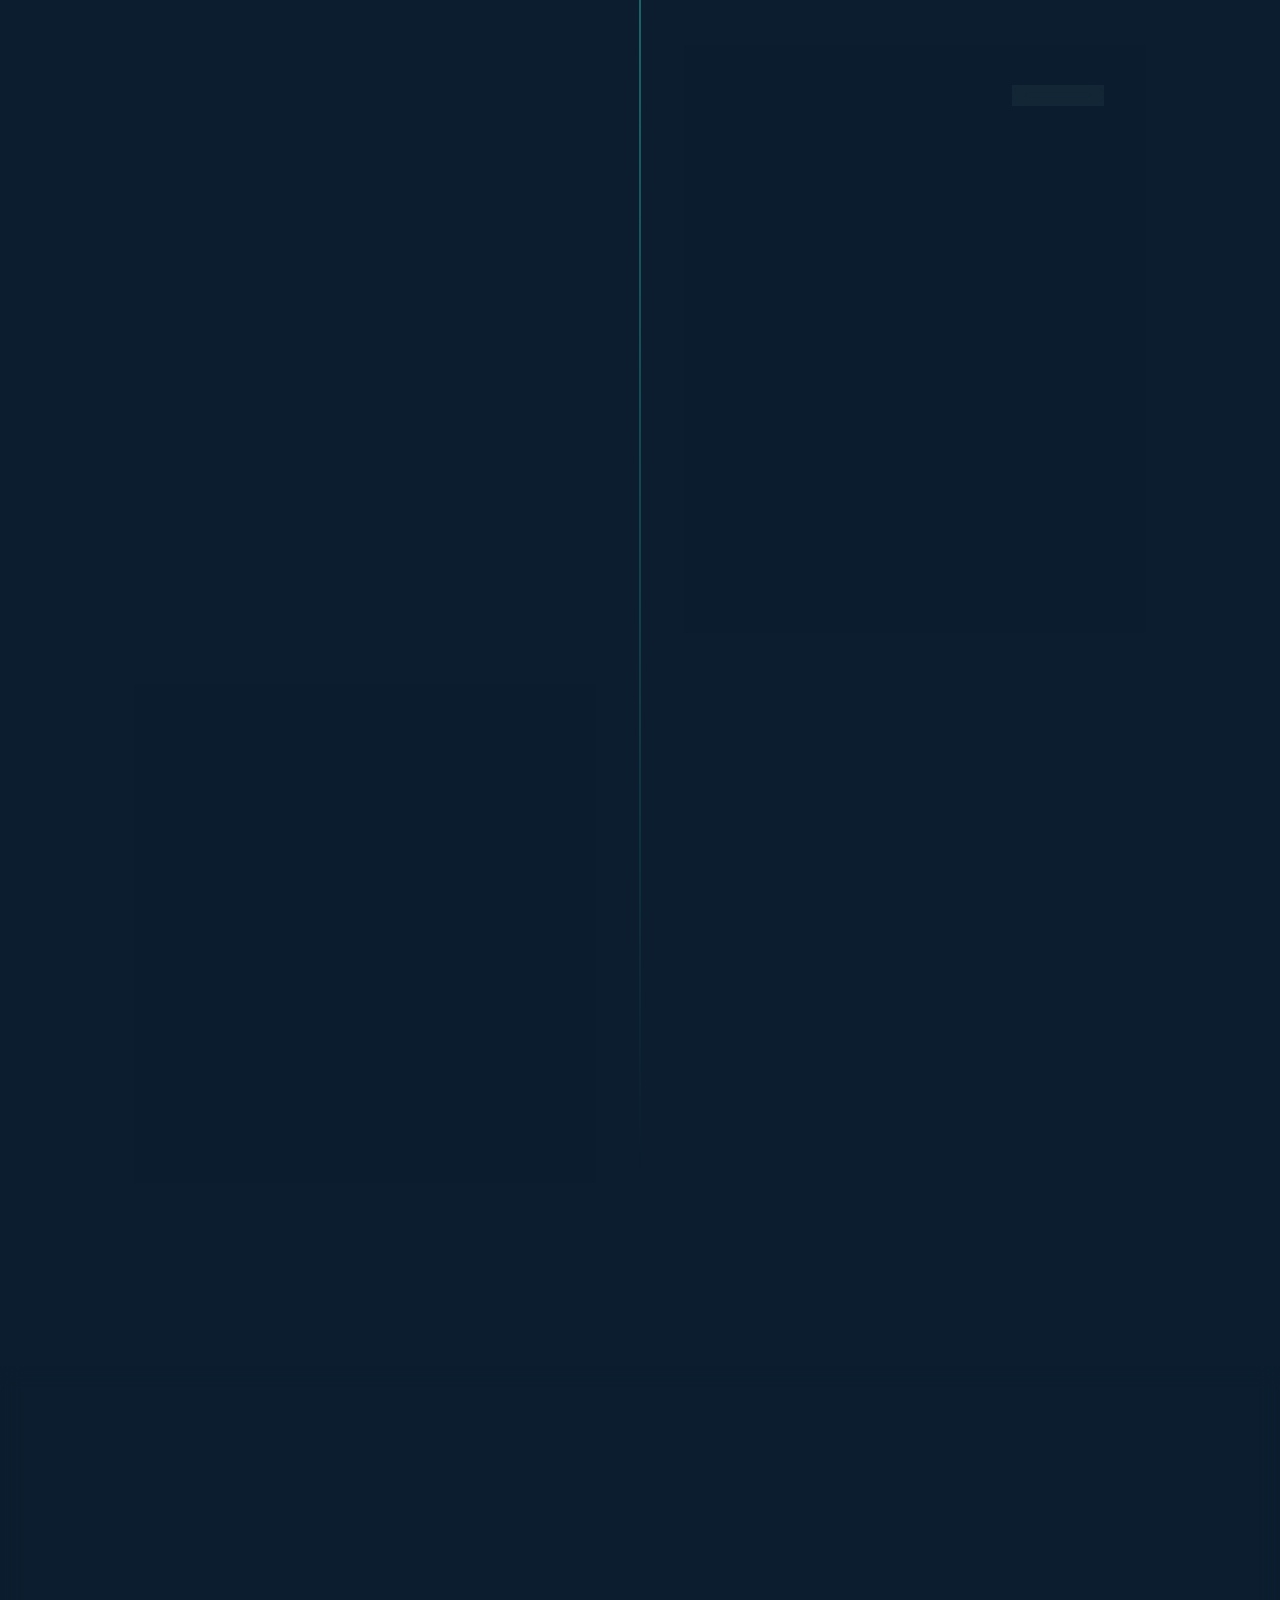
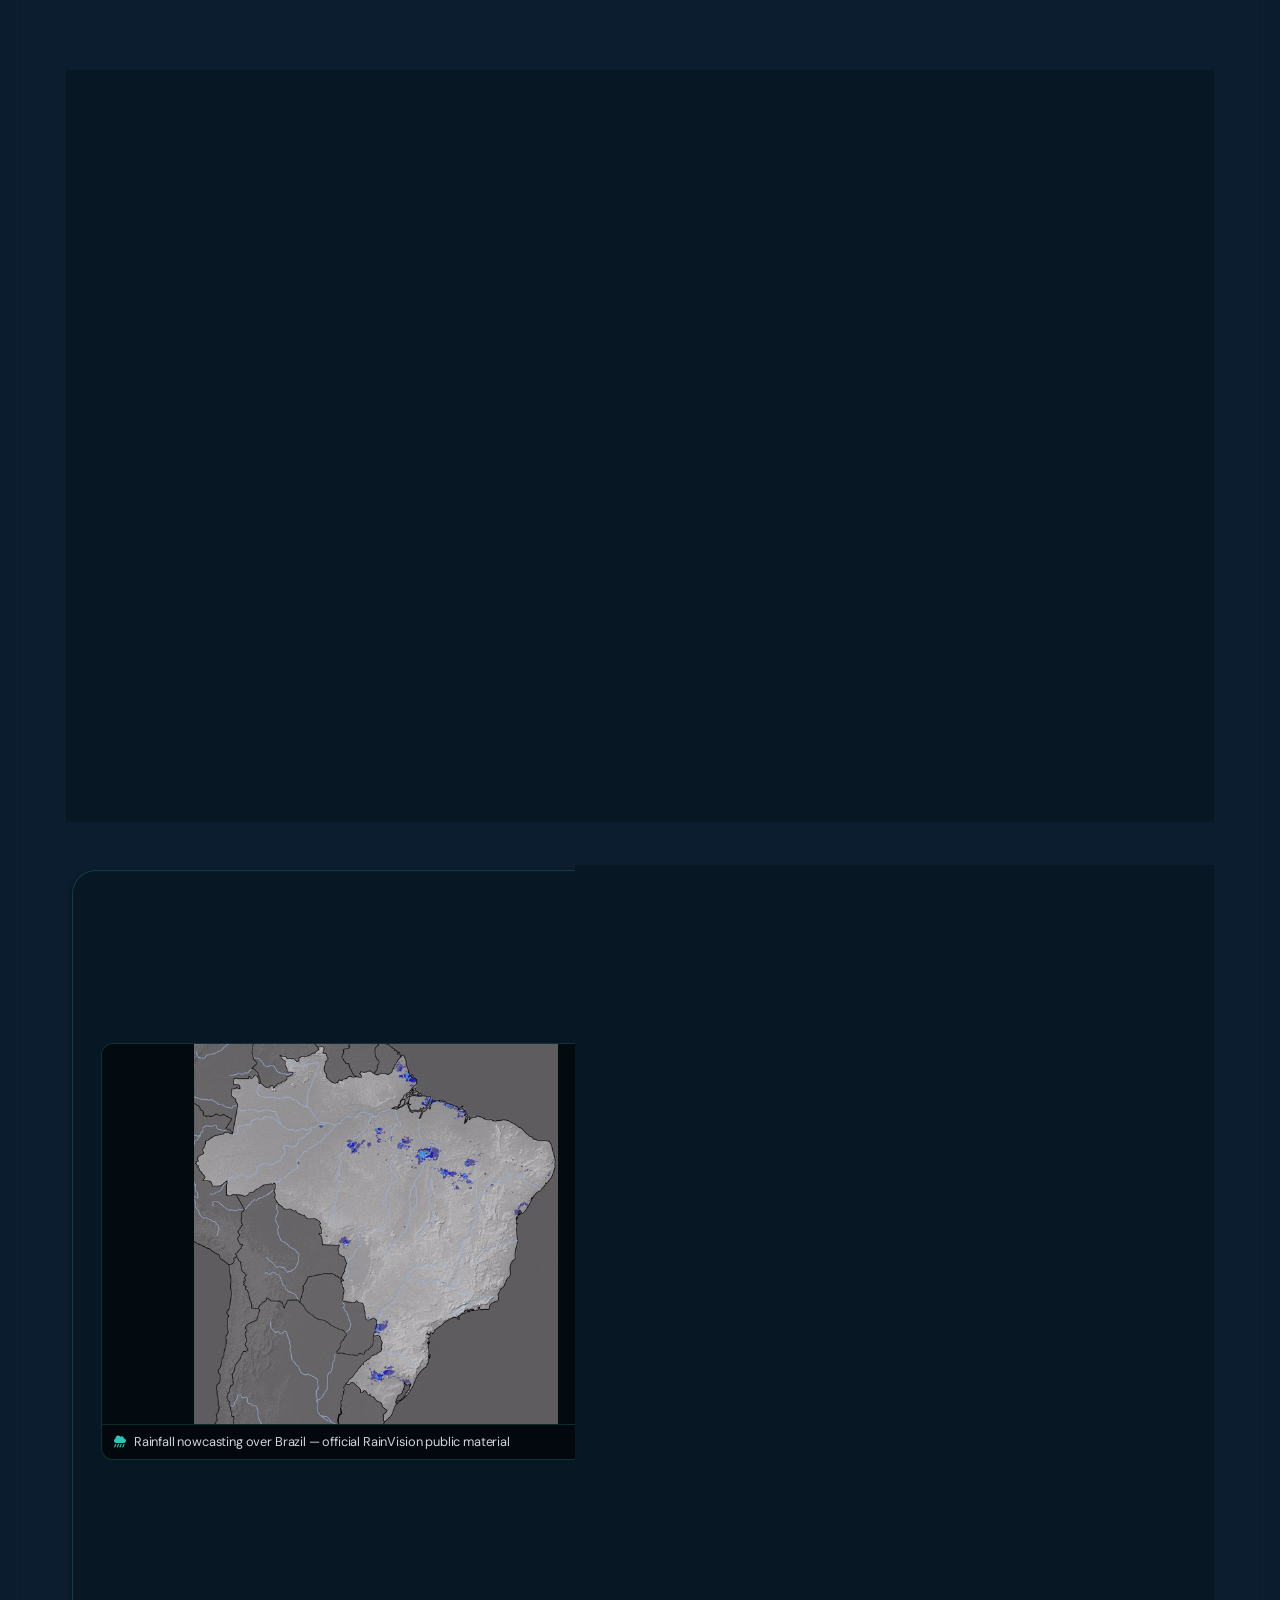
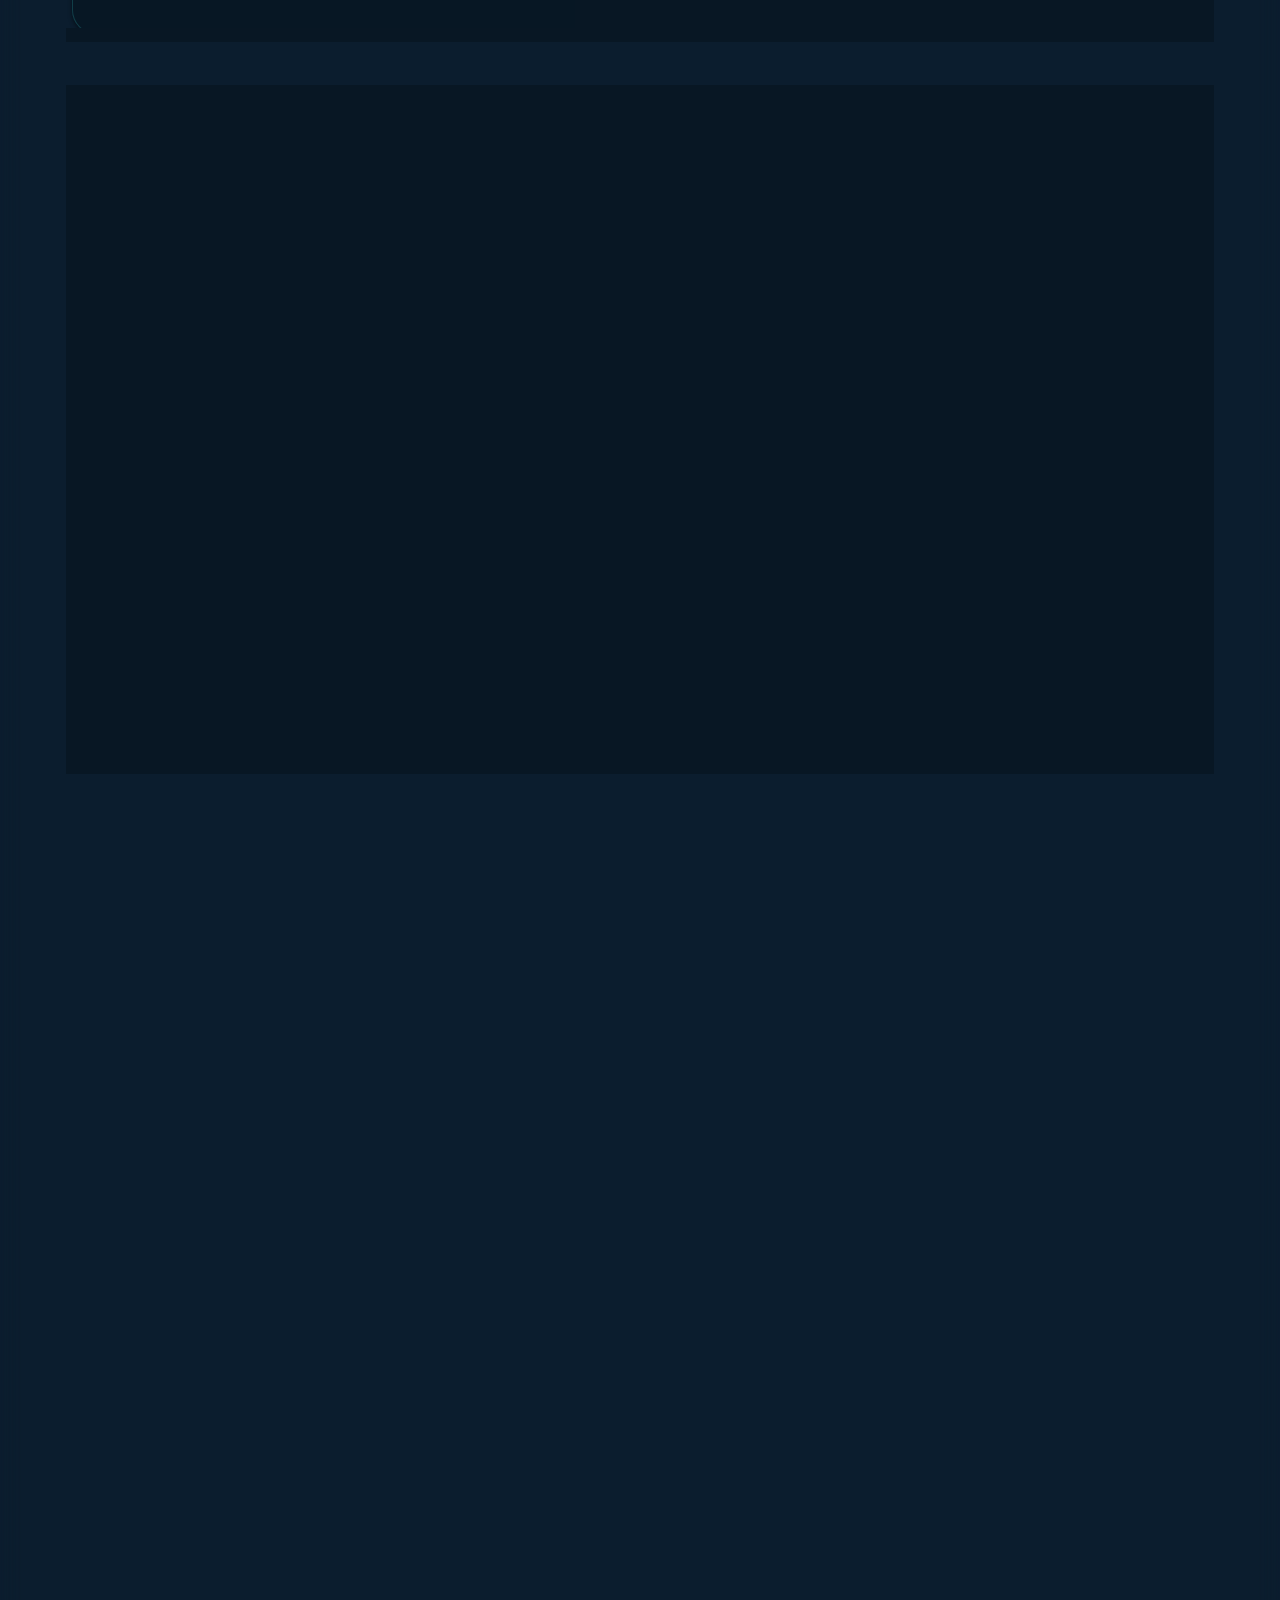
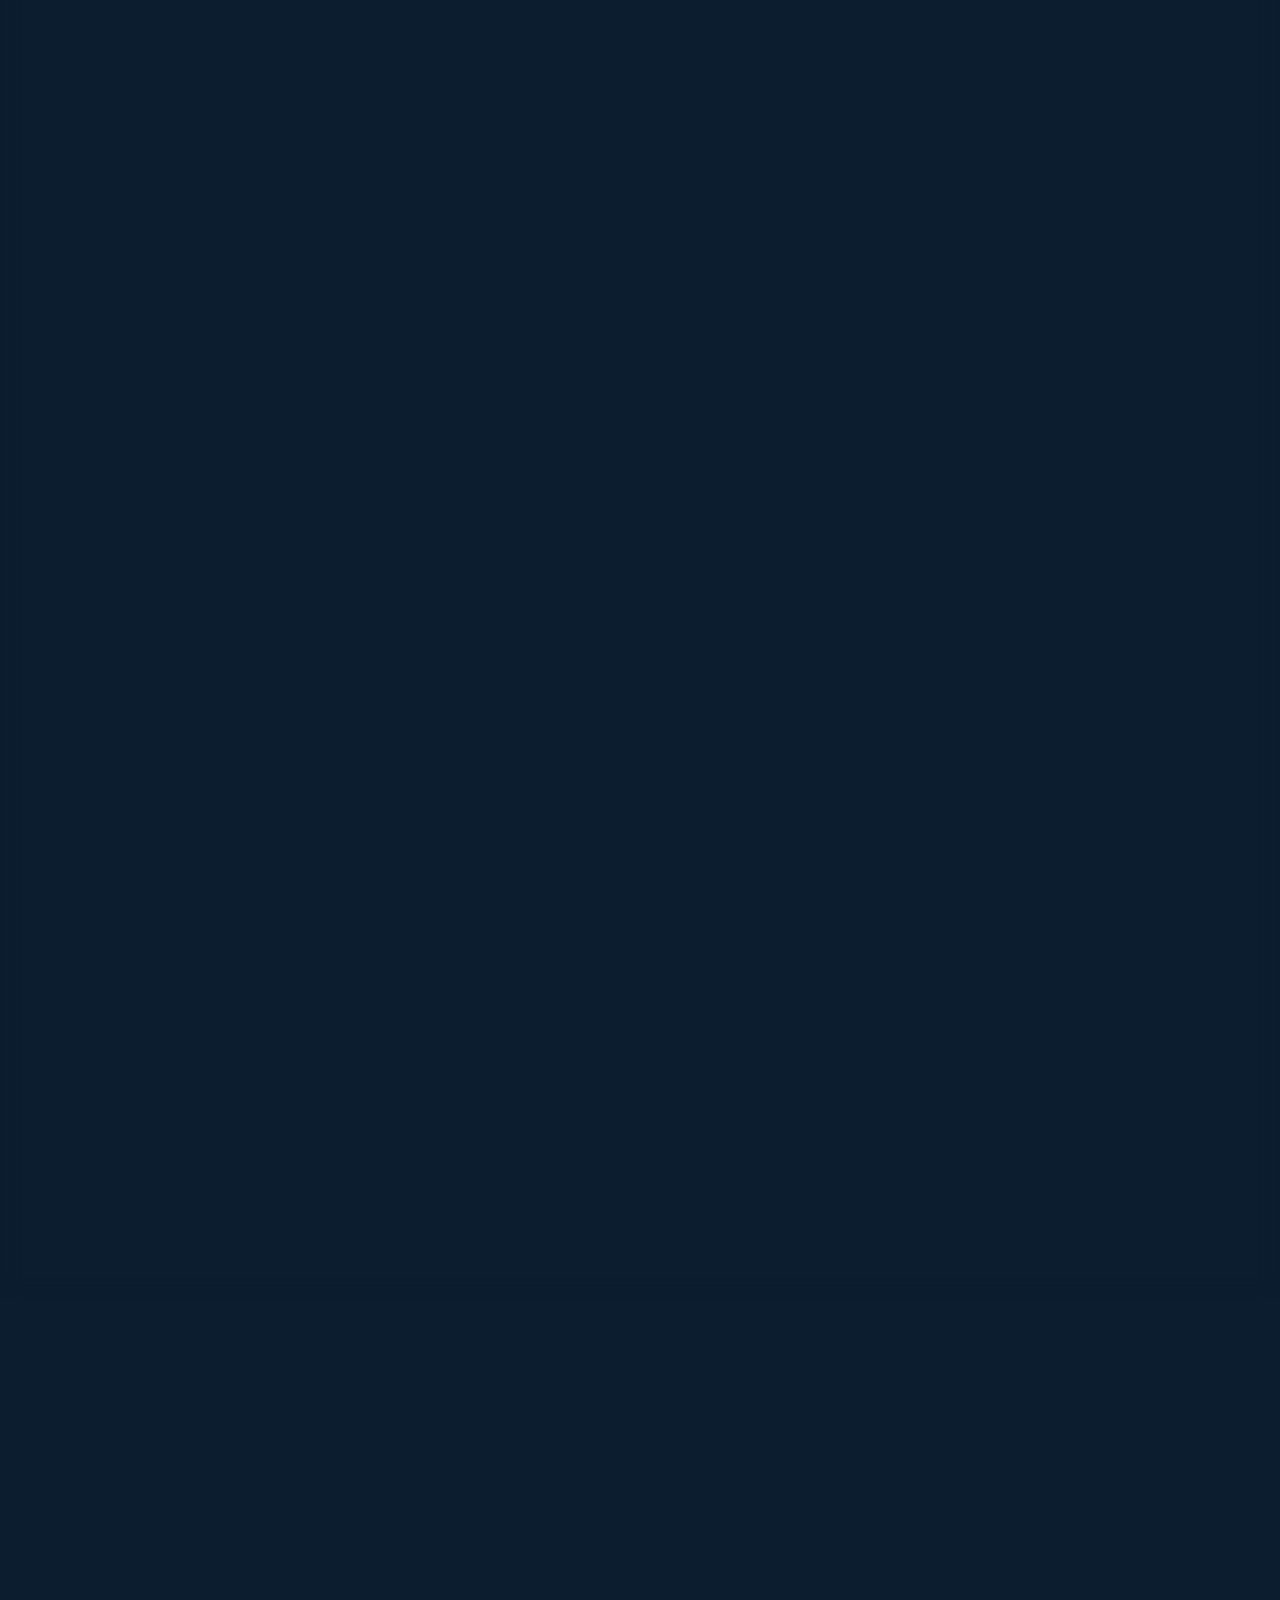
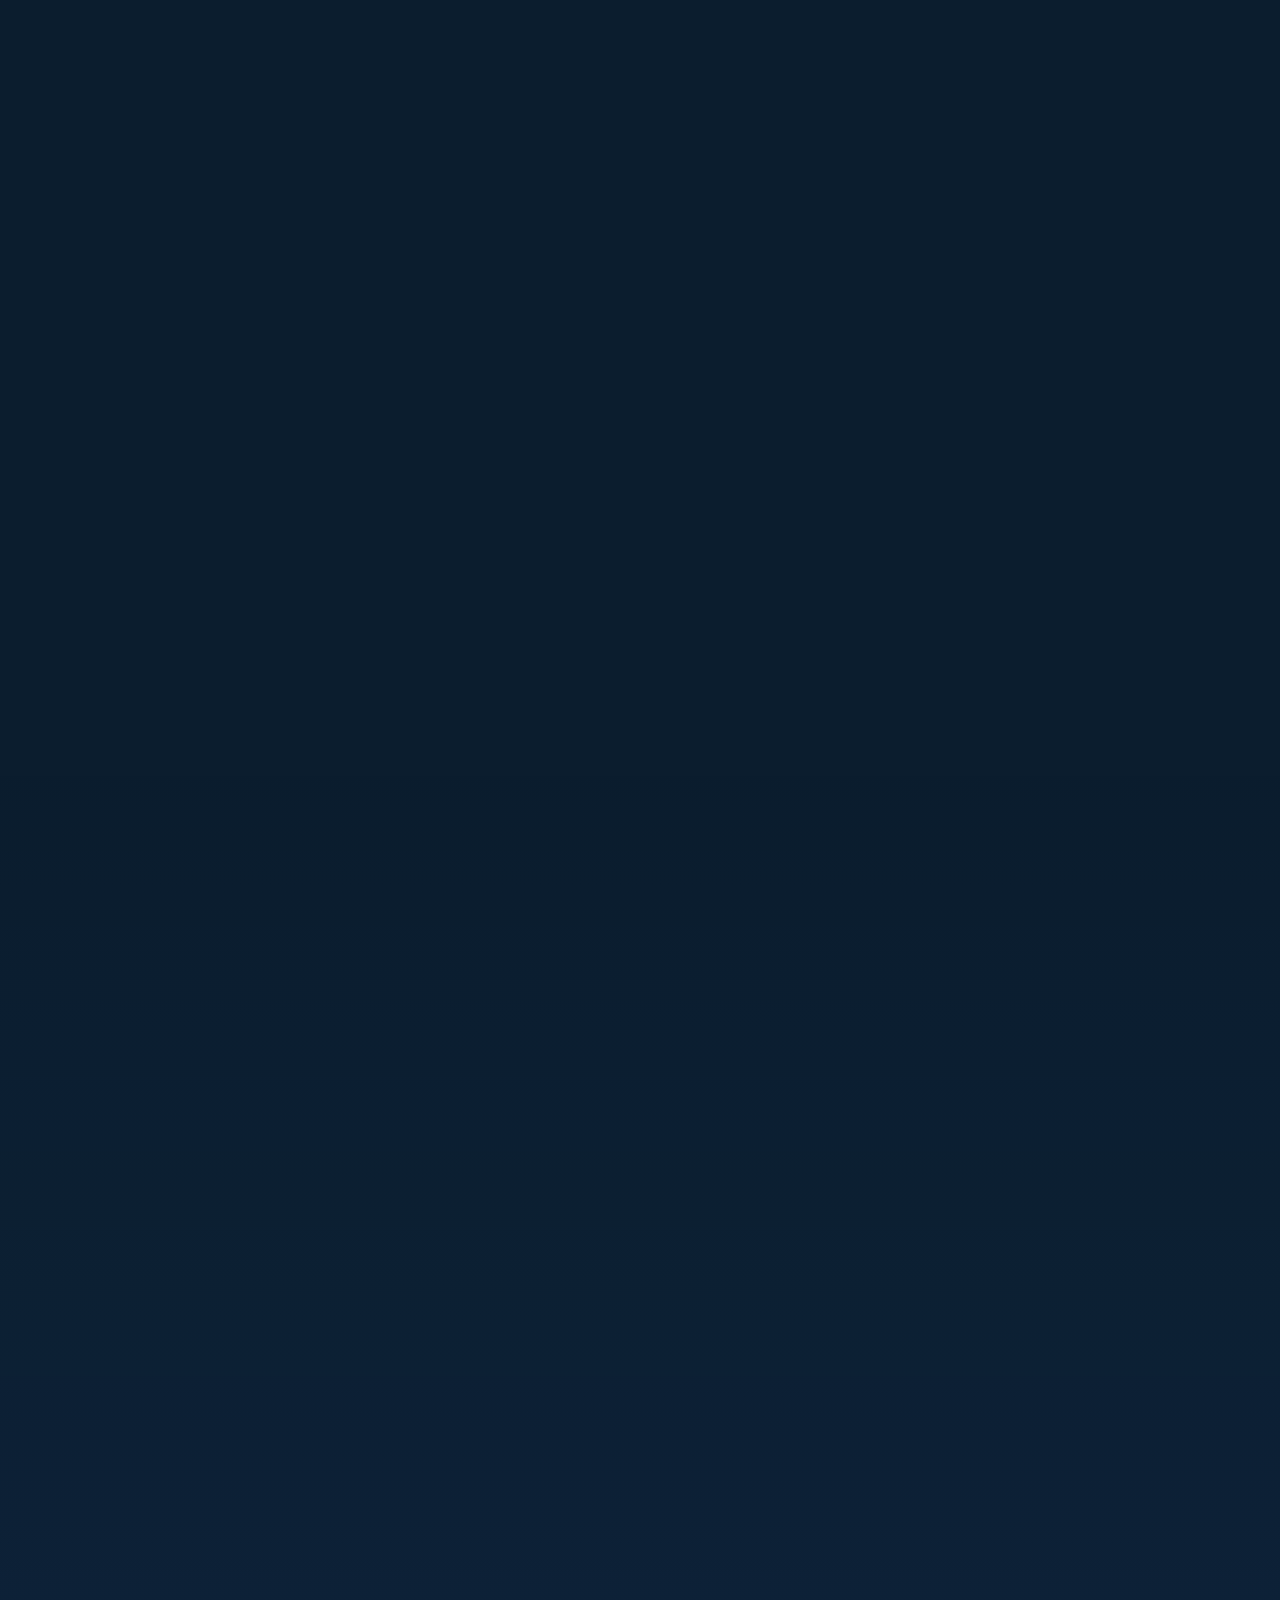
==== commit a9c6f94c: "chore: generalize optimization wording in LCOMS timeline entry" ====
--- a/index.html
+++ b/index.html
@@ -348,7 +348,7 @@
                             </h4>
                             <ul class="job-desc">
                                 <li><strong>Tech Lead for "DCASOLVER":</strong> Led technical architecture, engineering, and deployment of the web platform prototype (<a href="https://logistics-dcasolver.pythonanywhere.com/products" target="_blank" rel="noopener noreferrer" class="text-accent">DCASOLVER Demo</a>) powered by DCA mathematical optimization algorithms.</li>
-                                <li><strong>Mathematical Optimization:</strong> Engineered advanced algorithms for large-scale <strong>Vehicle Routing Problems (VRP)</strong> and GIS-based logistics routing under complex industrial constraints.</li>
+                                <li><strong>Mathematical Optimization:</strong> Engineered advanced algorithms for large-scale optimization problems and GIS-based logistics routing under complex industrial constraints.</li>
                                 <li><strong>Full-Stack Deployment:</strong> Built and deployed scalable RESTful services utilizing <strong>Python, Django, FastAPI, and MySQL</strong>.</li>
                             </ul>
                             <div class="timeline-project-links">
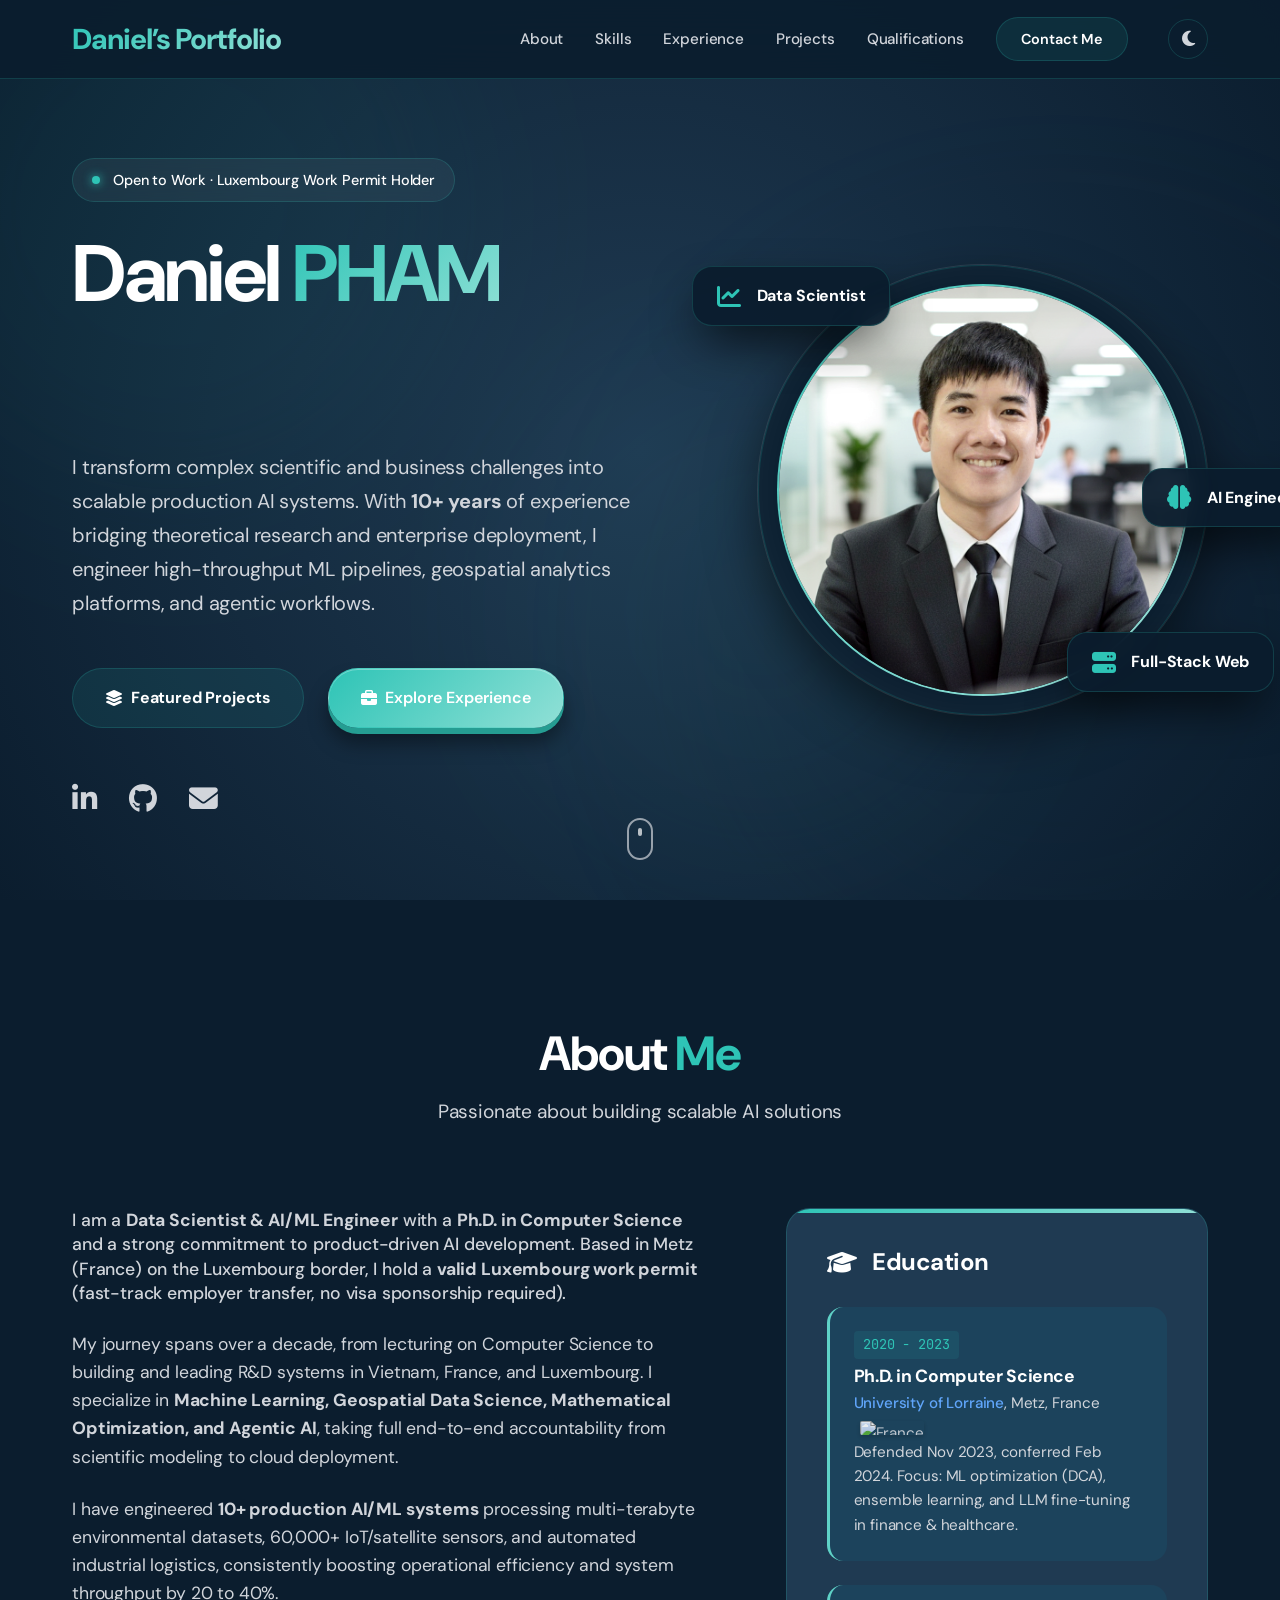
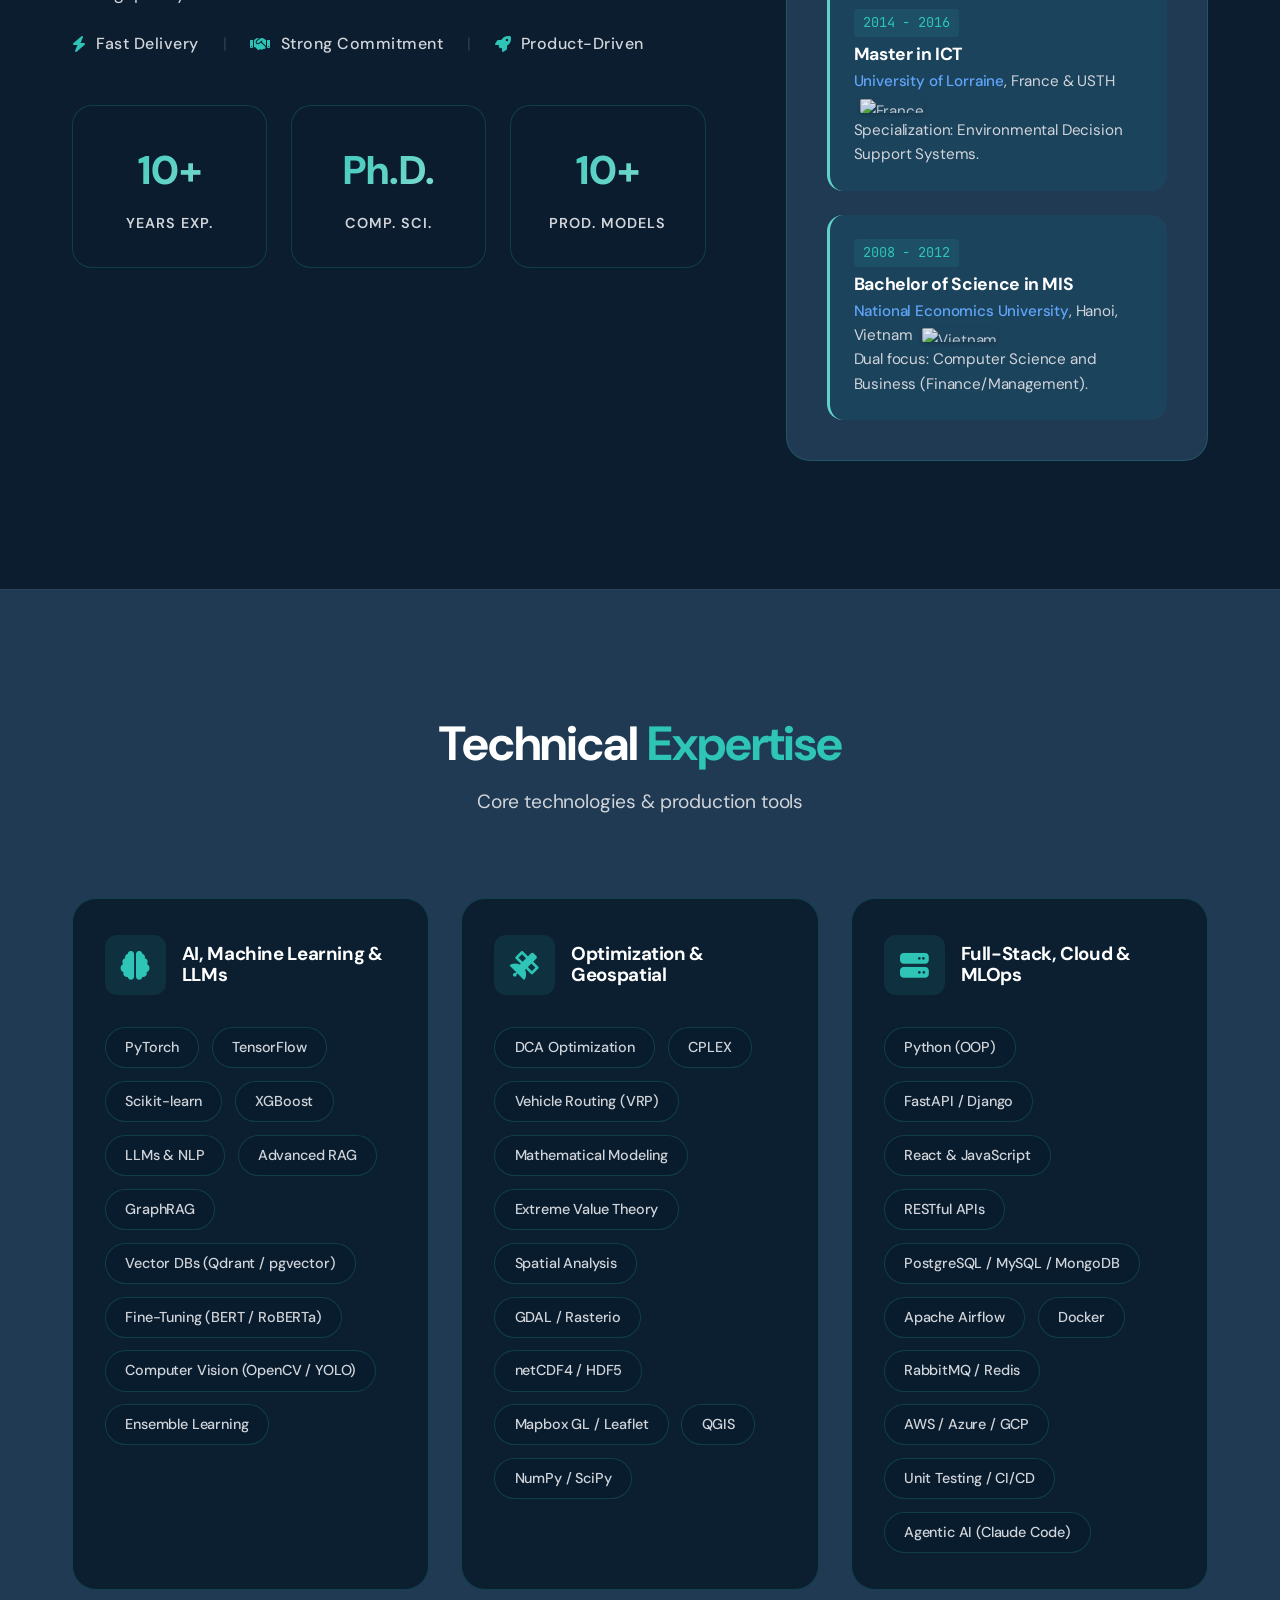
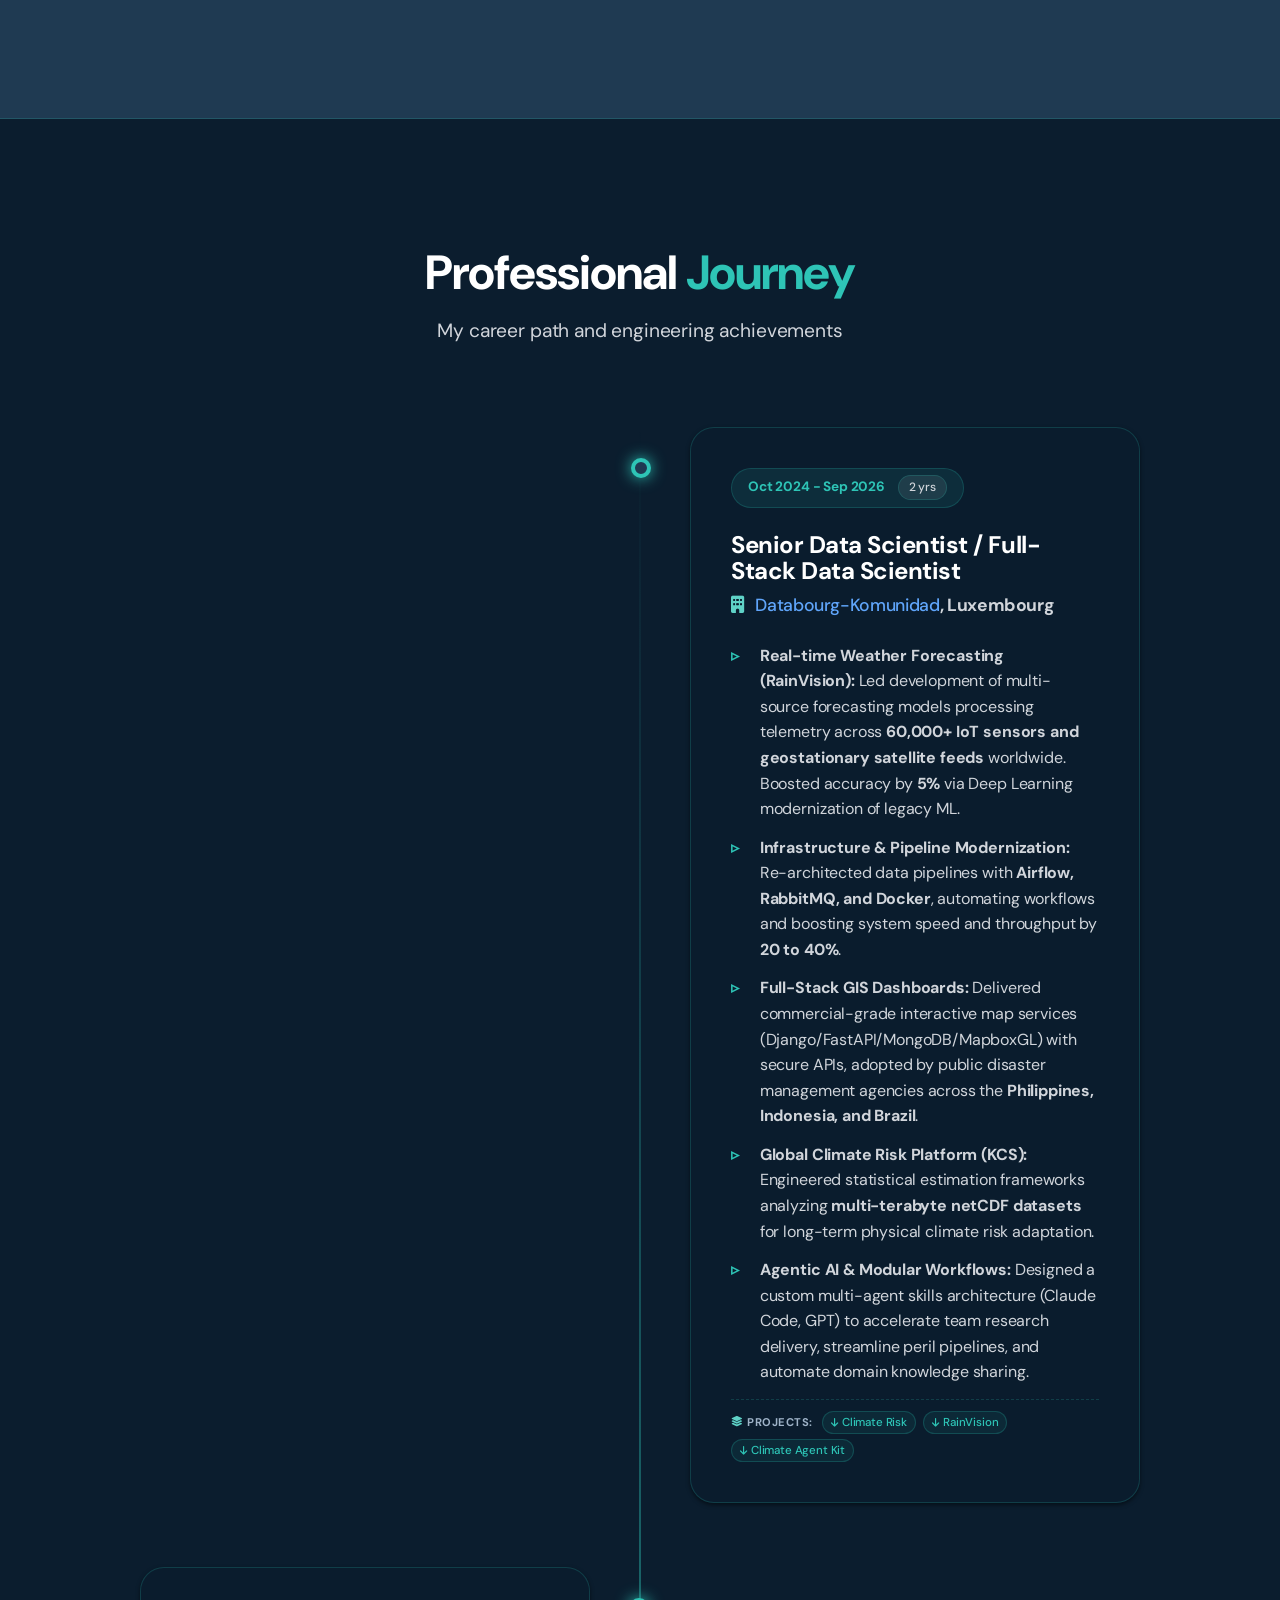
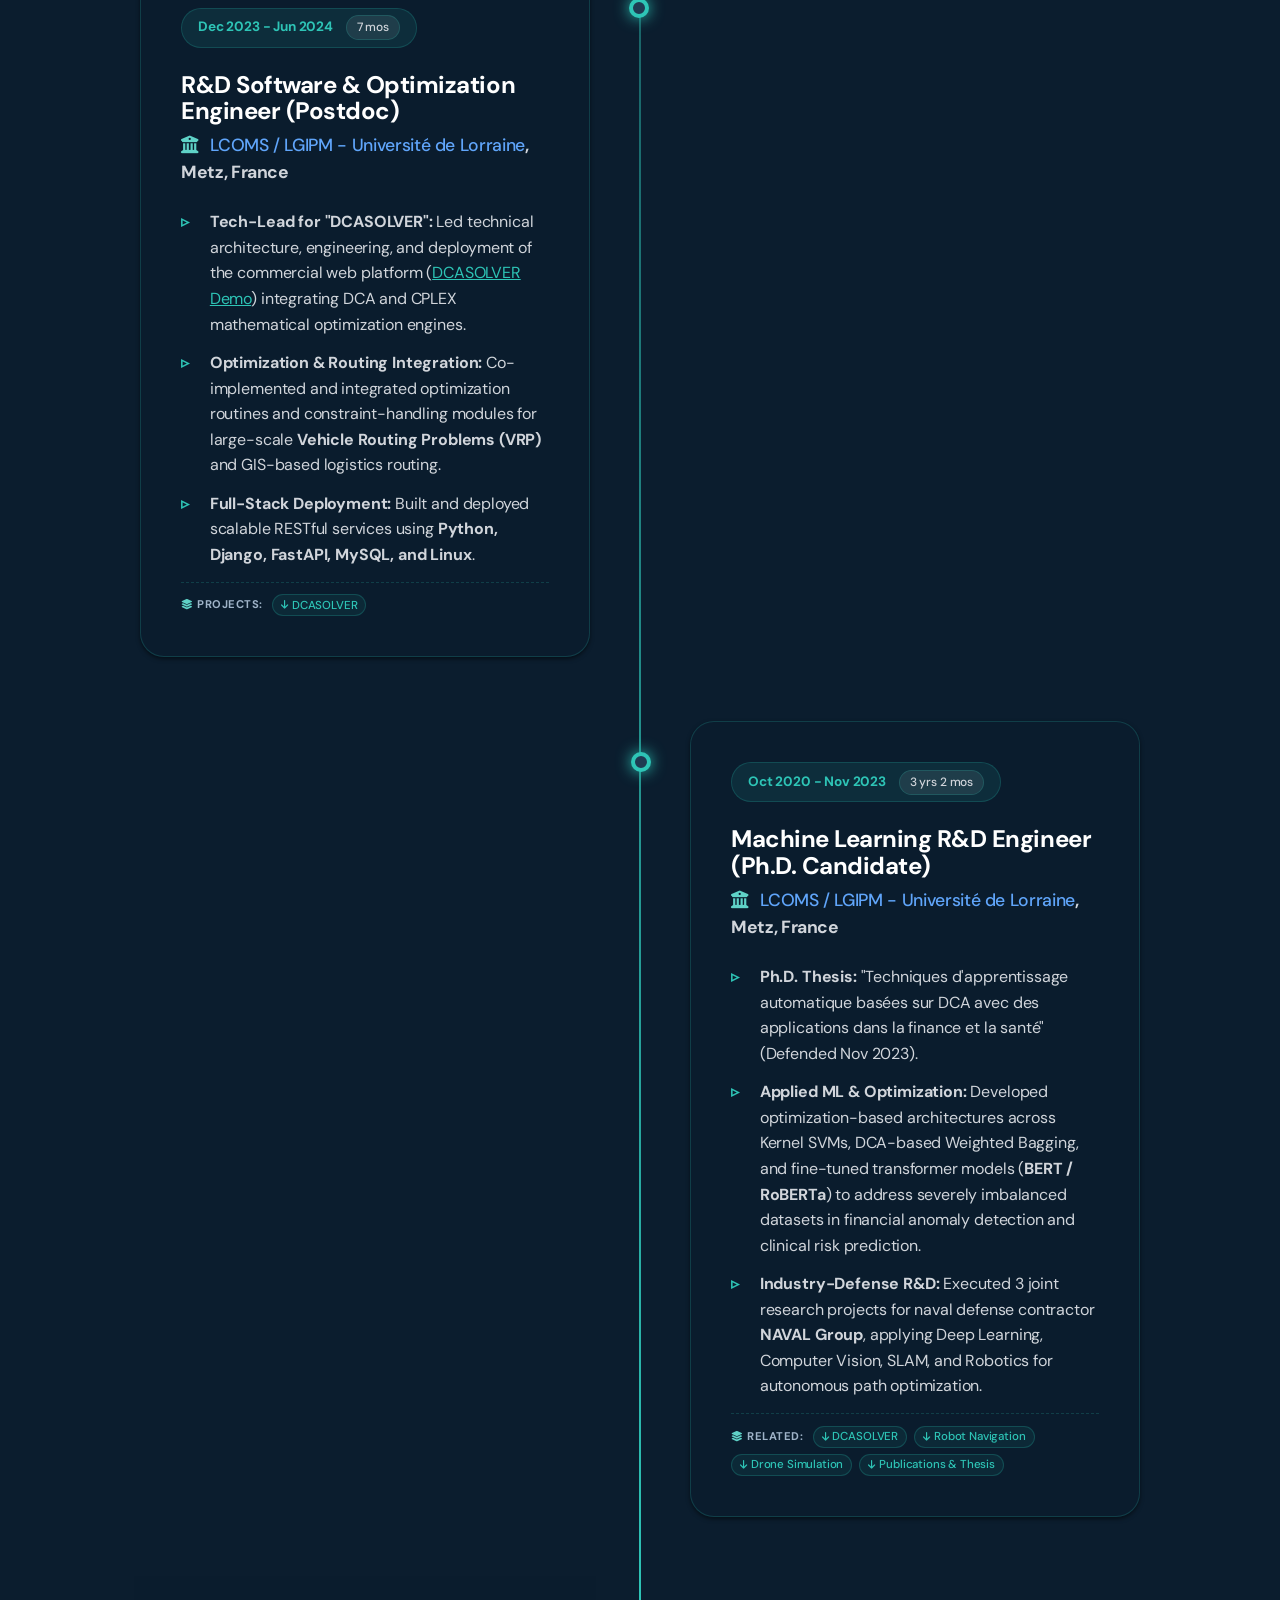
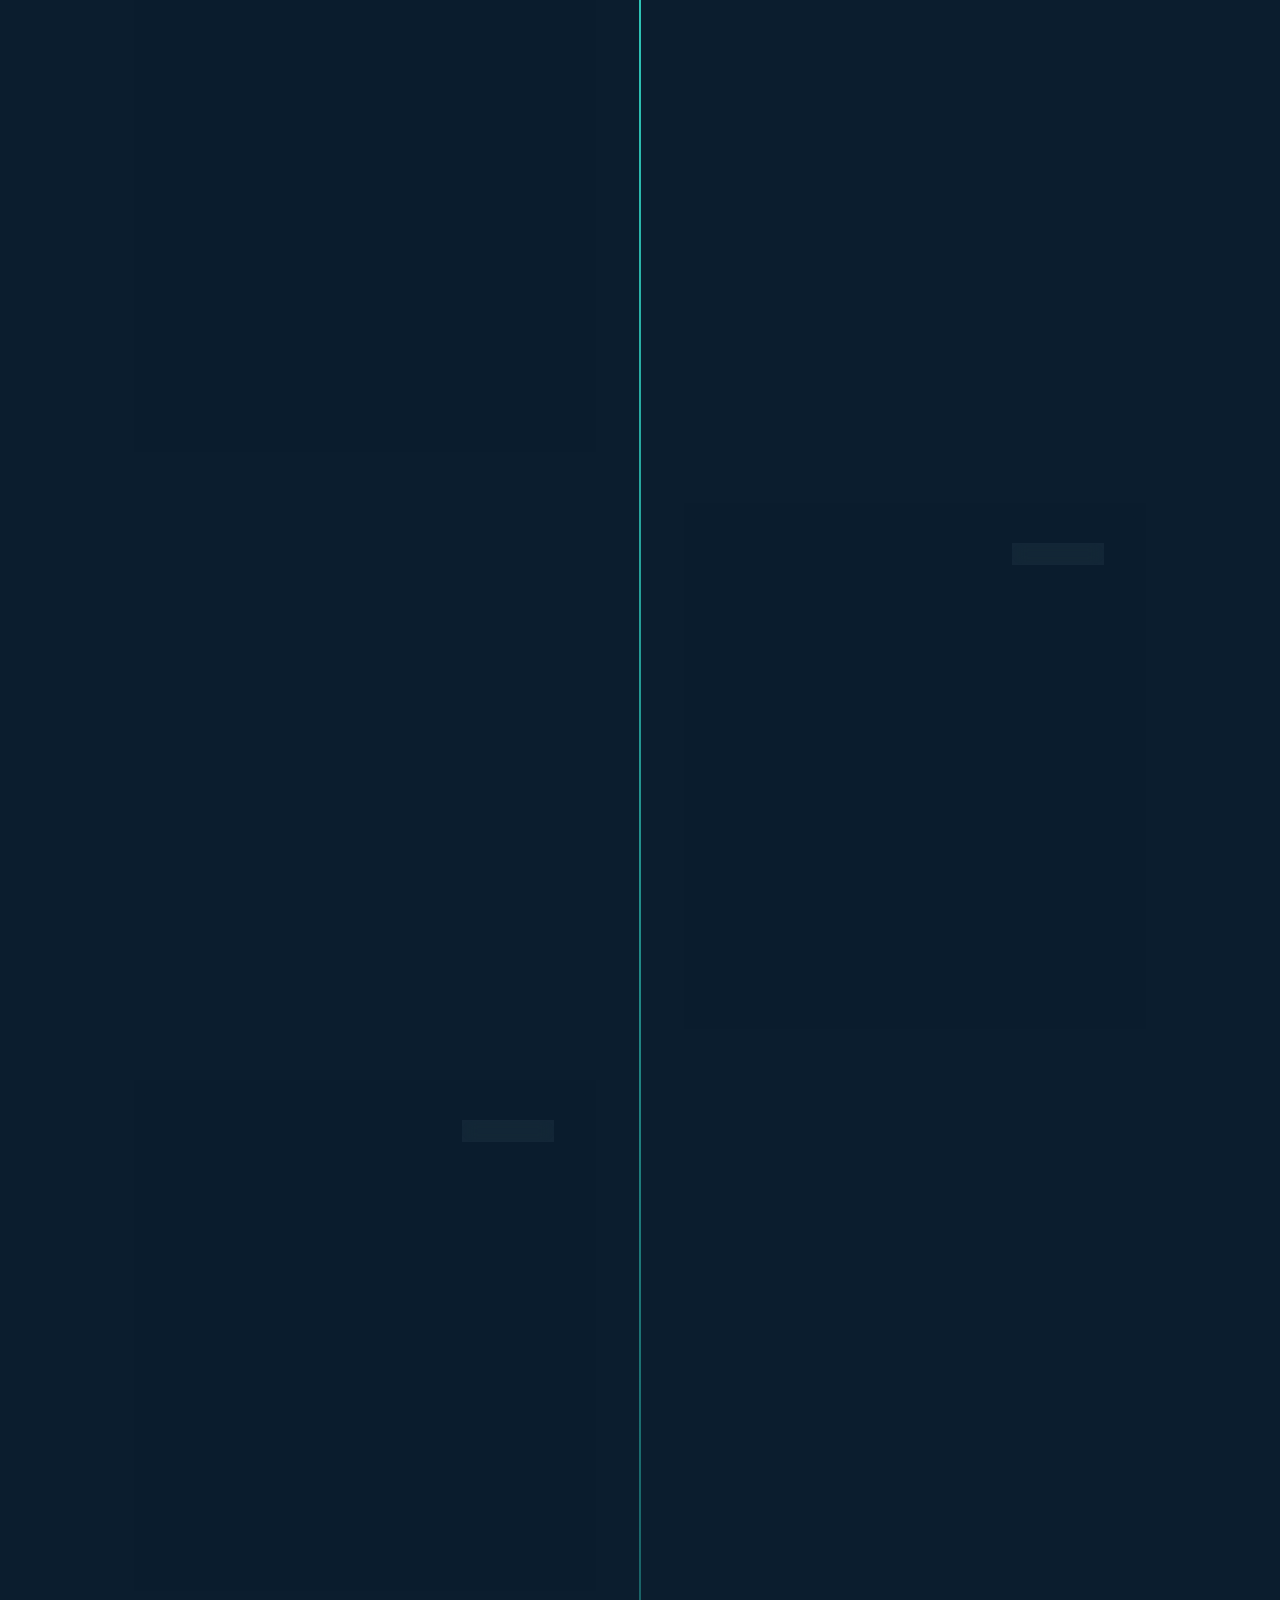
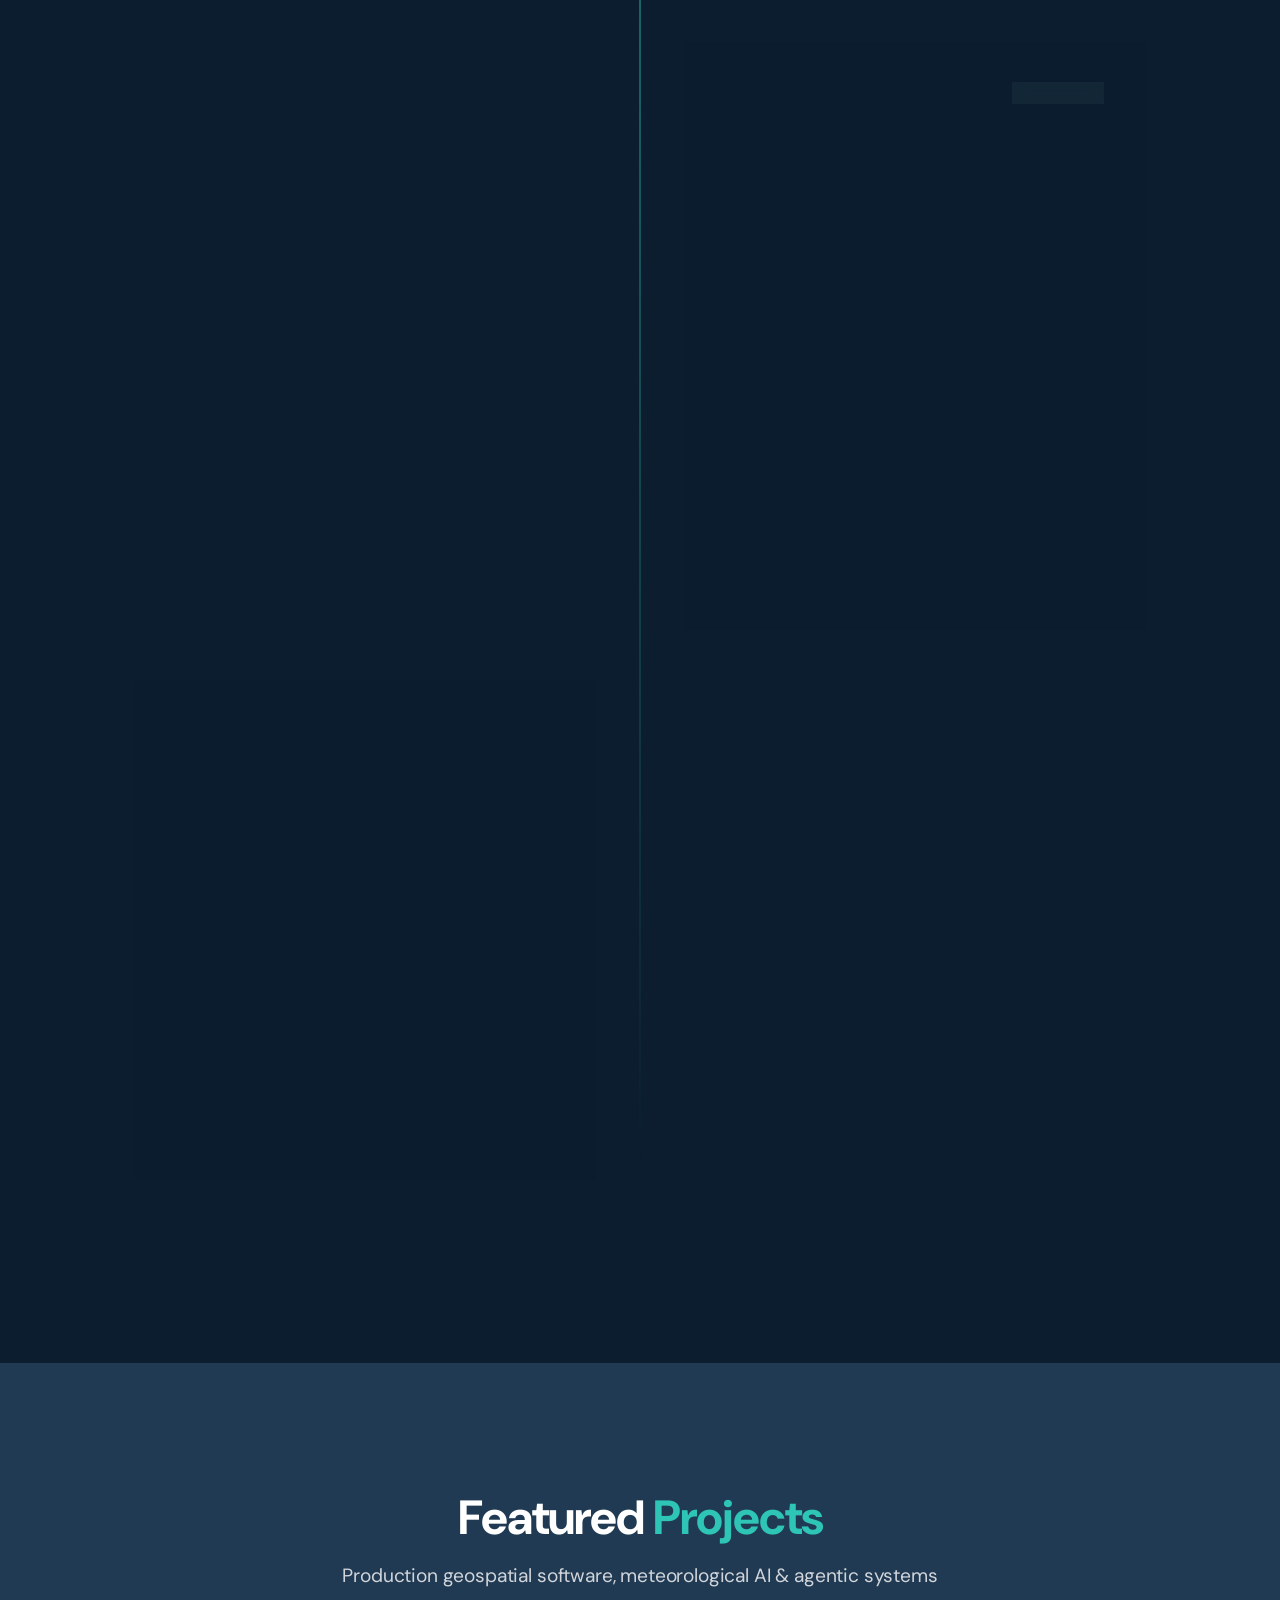
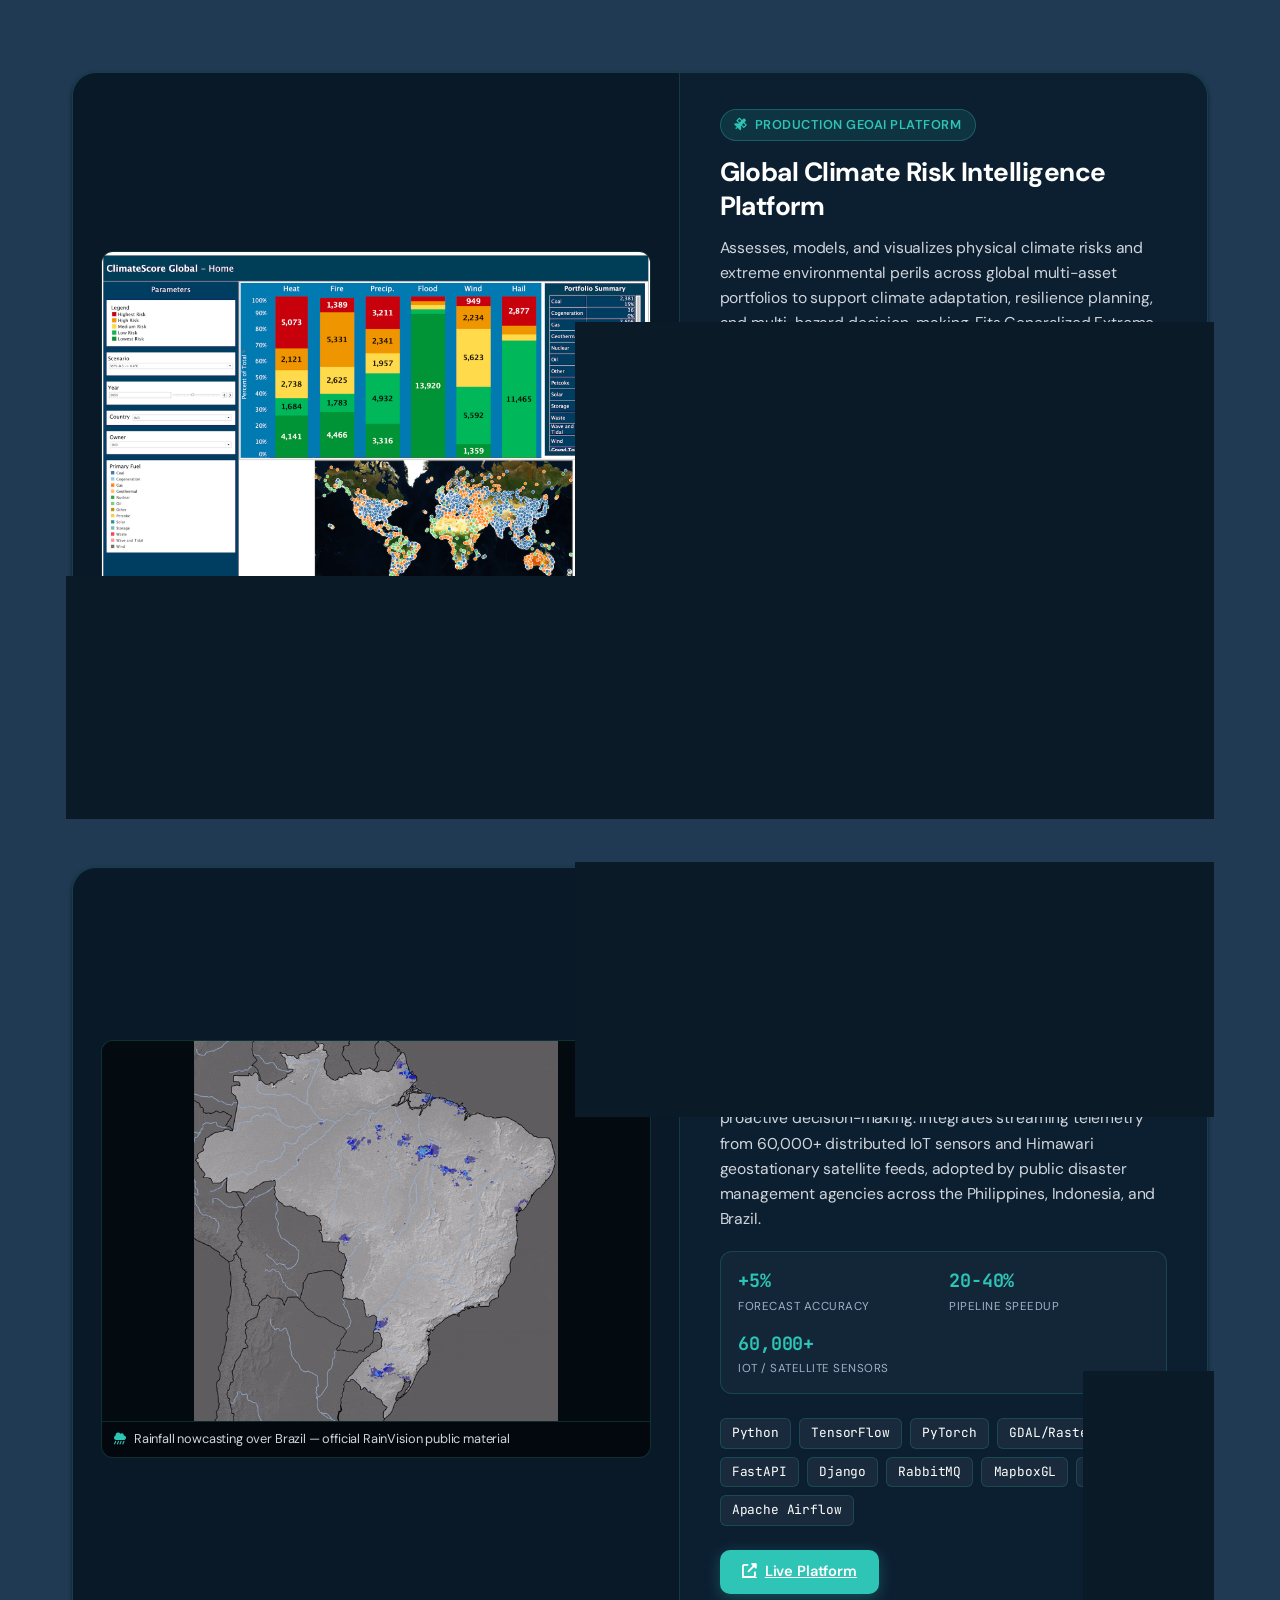
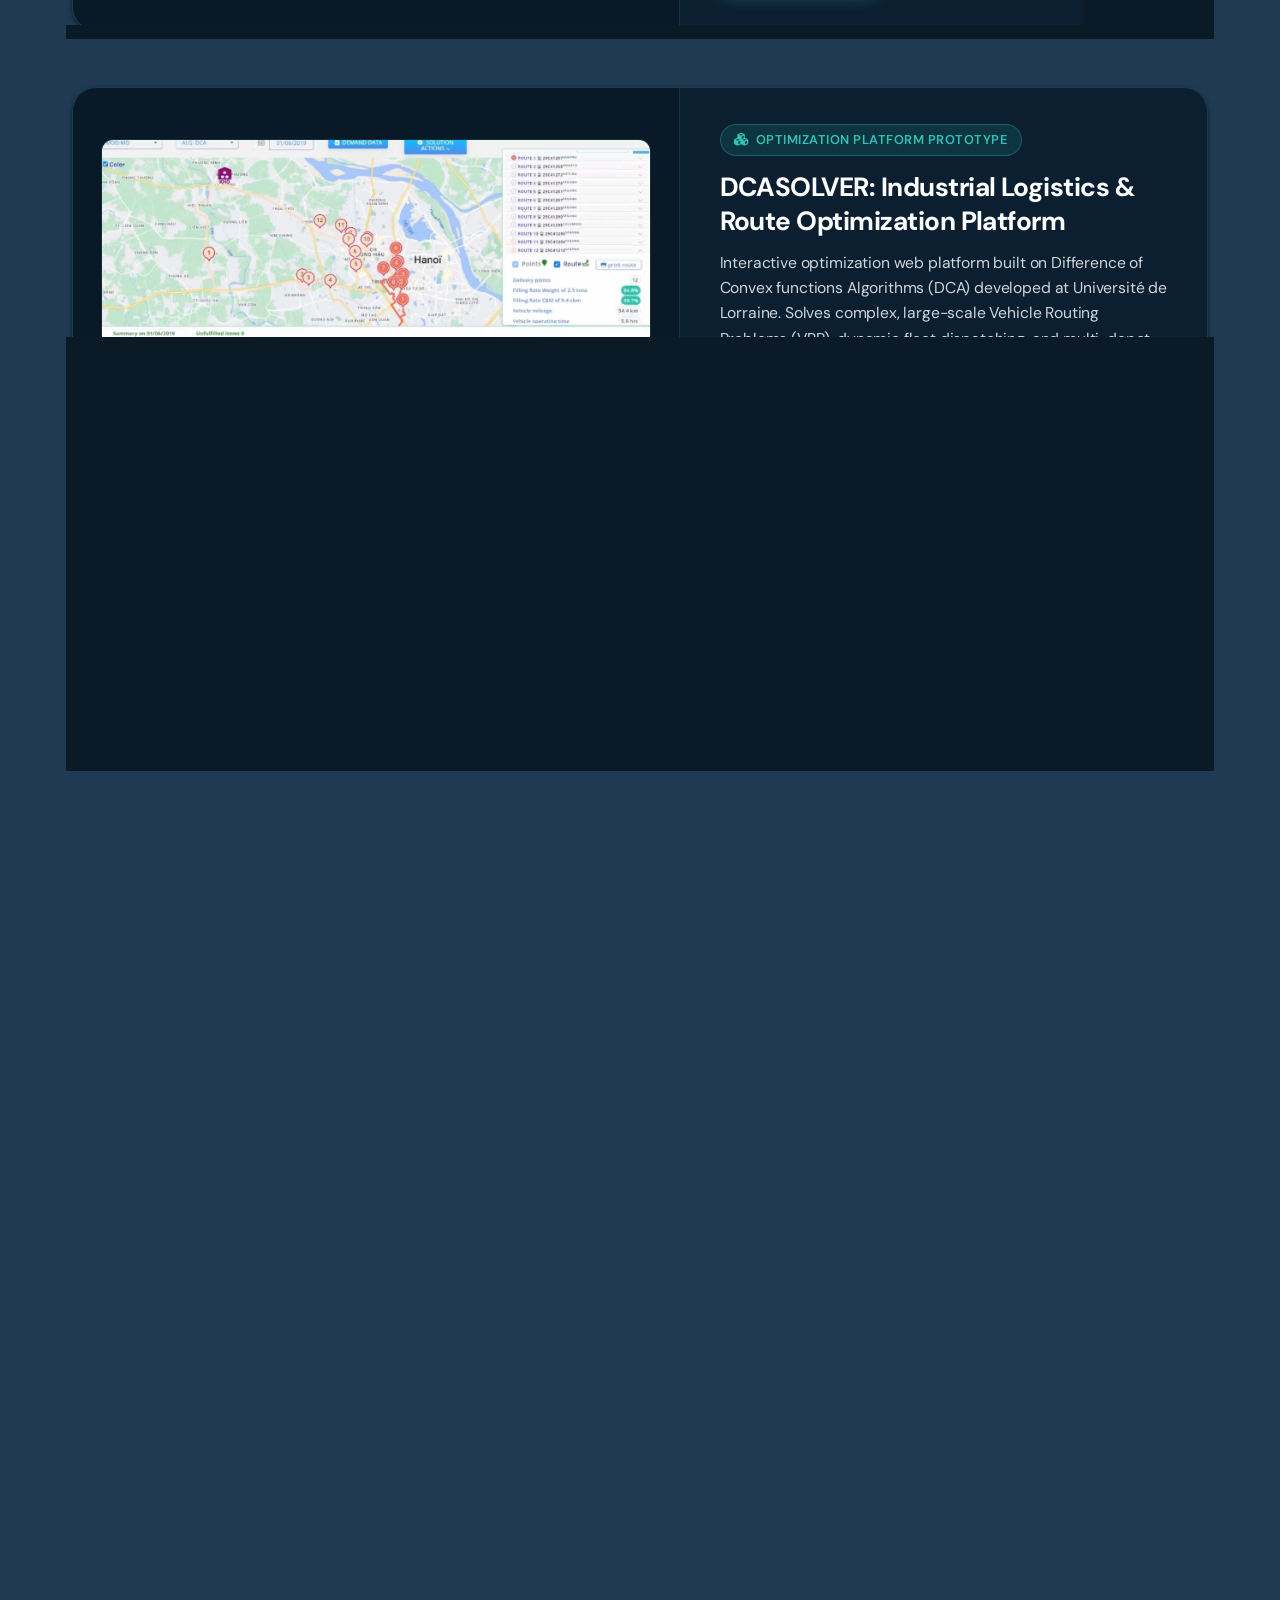
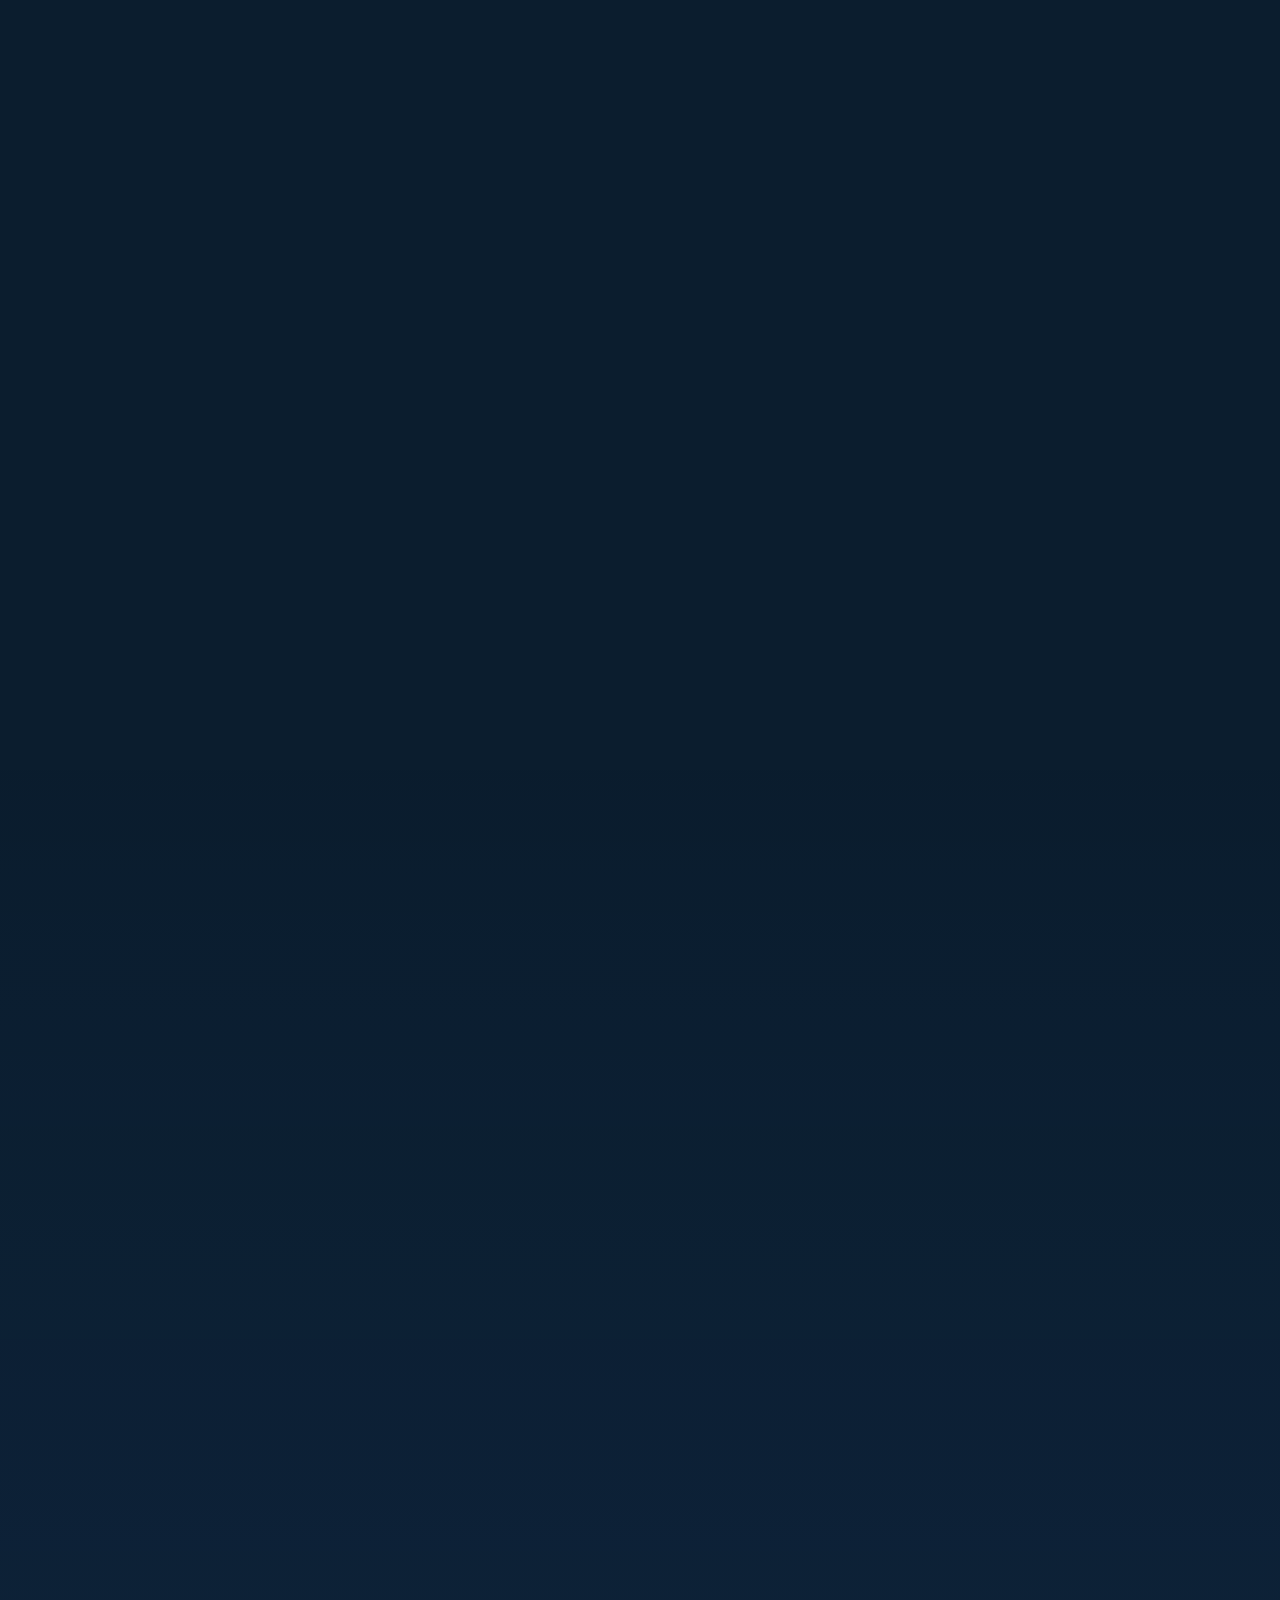
==== commit 74728644: "Refine portfolio positioning, sync tech stack & dates, and remove static CV download links" ====
--- a/index.html
+++ b/index.html
@@ -104,7 +104,7 @@
             <div class="container hero-content">
                 <div class="hero-text" data-aos="fade-up" data-aos-duration="1000">
                     <div class="badge-container">
-                        <span class="status-badge"><span class="status-dot"></span> Open to Work &middot; Luxembourg Work Permit</span>
+                        <span class="status-badge"><span class="status-dot"></span> Open to Work &middot; Luxembourg Work Permit Holder</span>
                     </div>
                     <h1 class="hero-title">Daniel <span class="text-gradient">PHAM</span></h1>
                     <h2 class="hero-subtitle">
@@ -115,8 +115,8 @@
                     </p>
                     <div class="hero-btns">
                         <a href="#projects" class="btn-primary"><i class="fas fa-layer-group"></i> Featured Projects</a>
-                        <a href="CV_Daniel-PHAM.pdf" target="_blank" rel="noopener noreferrer" class="btn-3d"><i
-                                class="fas fa-file-pdf"></i> Download CV</a>
+                        <a href="#experience" class="btn-3d"><i
+                                class="fas fa-briefcase"></i> Explore Experience</a>
                     </div>
 
                     <div class="social-links">
@@ -165,13 +165,13 @@
                 <div class="about-grid">
                     <div class="about-content" data-aos="fade-right">
                         <p class="lead-text">
-                            I am a <strong>Senior / Full-Stack Data Scientist</strong> and <strong>Ph.D. in Computer Science</strong> with a strong commitment to product-driven AI development. Based in Metz (France) and working in Luxembourg, I hold a <strong>valid Luxembourg work permit</strong> (no visa sponsorship required).
+                            I am a <strong>Data Scientist &amp; AI/ML Engineer</strong> with a <strong>Ph.D. in Computer Science</strong> and a strong commitment to product-driven AI development. Based in Metz (France) on the Luxembourg border, I hold a <strong>valid Luxembourg work permit</strong> (fast-track employer transfer, no visa sponsorship required).
                         </p>
                         <p>
-                            My journey spans over a decade, from lecturing on Computer Science to leading R&D teams in Vietnam, France, and Luxembourg. I specialize in <strong>Machine Learning, Geospatial Data Science, Mathematical Optimization, and Agentic AI</strong>, taking full end-to-end accountability from scientific modeling to cloud deployment.
+                            My journey spans over a decade, from lecturing on Computer Science to building and leading R&amp;D systems in Vietnam, France, and Luxembourg. I specialize in <strong>Machine Learning, Geospatial Data Science, Mathematical Optimization, and Agentic AI</strong>, taking full end-to-end accountability from scientific modeling to cloud deployment.
                         </p>
                         <p>
-                            I have engineered <strong>10+ production AI/ML systems</strong> processing multi-terabyte environmental datasets, 60,000+ IoT/satellite sensors, and automated industrial logistics, consistently boosting operational efficiency and system throughput by 20–40%.
+                            I have engineered <strong>10+ production AI/ML systems</strong> processing multi-terabyte environmental datasets, 60,000+ IoT/satellite sensors, and automated industrial logistics, consistently boosting operational efficiency and system throughput by 20 to 40%.
                         </p>
 
                         <div class="personal-slogan">
@@ -208,13 +208,13 @@
                                         rel="noopener noreferrer" class="org-link">University of Lorraine</a>, Metz,
                                     France <img src="https://flagcdn.com/w40/fr.png" alt="France" class="country-flag"
                                         loading="lazy"></p>
-                                <p class="edu-detail">Defended Nov 2023, conferred Feb 2024. Focus: ML optimization (DCA), ensemble learning, and LLM fine-tuning in finance & healthcare.</p>
+                                <p class="edu-detail">Defended Nov 2023, conferred Feb 2024. Focus: ML optimization (DCA), ensemble learning, and LLM fine-tuning in finance &amp; healthcare.</p>
                             </div>
                             <div class="edu-card-mini">
                                 <div class="edu-year">2014 - 2016</div>
                                 <h4>Master in ICT</h4>
                                 <p><a href="https://lgipm.univ-lorraine.fr/node/4907" target="_blank"
-                                        rel="noopener noreferrer" class="org-link">University of Lorraine</a>, France & USTH <img src="https://flagcdn.com/w40/fr.png" alt="France" class="country-flag"
+                                        rel="noopener noreferrer" class="org-link">University of Lorraine</a>, France &amp; USTH <img src="https://flagcdn.com/w40/fr.png" alt="France" class="country-flag"
                                         loading="lazy"></p>
                                 <p class="edu-detail">Specialization: Environmental Decision Support Systems.</p>
                             </div>
@@ -237,25 +237,25 @@
             <div class="container">
                 <div class="section-header" data-aos="fade-up">
                     <h2 class="section-title">Technical <span class="text-accent">Expertise</span></h2>
-                    <p class="section-subtitle">My comprehensive tech stack</p>
+                    <p class="section-subtitle">Core technologies &amp; production tools</p>
                 </div>
                 <div class="skills-container">
                     <div class="skill-category" data-aos="fade-up" data-aos-delay="100">
                         <div class="category-header">
                             <i class="fas fa-brain"></i>
-                            <h3>AI, Machine Learning & LLMs</h3>
+                            <h3>AI, Machine Learning &amp; LLMs</h3>
                         </div>
                         <div class="skill-tags">
                             <span class="tag">PyTorch</span>
                             <span class="tag">TensorFlow</span>
                             <span class="tag">Scikit-learn</span>
                             <span class="tag">XGBoost</span>
-                            <span class="tag">LLMs & Prompting</span>
+                            <span class="tag">LLMs &amp; NLP</span>
                             <span class="tag">Advanced RAG</span>
                             <span class="tag">GraphRAG</span>
-                            <span class="tag">Vector DBs (Qdrant)</span>
-                            <span class="tag">Fine-Tuning (BERT)</span>
-                            <span class="tag">Computer Vision</span>
+                            <span class="tag">Vector DBs (Qdrant / pgvector)</span>
+                            <span class="tag">Fine-Tuning (BERT / RoBERTa)</span>
+                            <span class="tag">Computer Vision (OpenCV / YOLO)</span>
                             <span class="tag">Ensemble Learning</span>
                         </div>
                     </div>
@@ -263,12 +263,12 @@
                     <div class="skill-category" data-aos="fade-up" data-aos-delay="200">
                         <div class="category-header">
                             <i class="fas fa-satellite"></i>
-                            <h3>Optimization & Geospatial</h3>
+                            <h3>Optimization &amp; Geospatial</h3>
                         </div>
                         <div class="skill-tags">
                             <span class="tag">DCA Optimization</span>
-                            <span class="tag">Gurobi / CPLEX</span>
-                            <span class="tag">Google OR-Tools</span>
+                            <span class="tag">CPLEX</span>
+                            <span class="tag">Vehicle Routing (VRP)</span>
                             <span class="tag">Mathematical Modeling</span>
                             <span class="tag">Extreme Value Theory</span>
                             <span class="tag">Spatial Analysis</span>
@@ -283,19 +283,19 @@
                     <div class="skill-category" data-aos="fade-up" data-aos-delay="300">
                         <div class="category-header">
                             <i class="fas fa-server"></i>
-                            <h3>Full-Stack, Cloud & MLOps</h3>
+                            <h3>Full-Stack, Cloud &amp; MLOps</h3>
                         </div>
                         <div class="skill-tags">
                             <span class="tag">Python (OOP)</span>
                             <span class="tag">FastAPI / Django</span>
-                            <span class="tag">React & JavaScript</span>
+                            <span class="tag">React &amp; JavaScript</span>
                             <span class="tag">RESTful APIs</span>
-                            <span class="tag">PostgreSQL / MongoDB</span>
+                            <span class="tag">PostgreSQL / MySQL / MongoDB</span>
                             <span class="tag">Apache Airflow</span>
-                            <span class="tag">Docker & Microservices</span>
-                            <span class="tag">RabbitMQ / Celery</span>
+                            <span class="tag">Docker</span>
+                            <span class="tag">RabbitMQ / Redis</span>
                             <span class="tag">AWS / Azure / GCP</span>
-                            <span class="tag">MLOps & CI/CD</span>
+                            <span class="tag">Unit Testing / CI/CD</span>
                             <span class="tag">Agentic AI (Claude Code)</span>
                         </div>
                     </div>
@@ -307,26 +307,26 @@
             <div class="container">
                 <div class="section-header" data-aos="fade-up">
                     <h2 class="section-title">Professional <span class="text-accent">Journey</span></h2>
-                    <p class="section-subtitle">My career path, leadership and engineering achievements</p>
+                    <p class="section-subtitle">My career path and engineering achievements</p>
                 </div>
 
                 <div class="timeline">
 
                     <div class="timeline-item" data-aos="fade-left">
                         <div class="timeline-content">
-                            <div class="date-badge">Oct 2024 - Present <span class="duration-tag">Present</span></div>
+                            <div class="date-badge">Oct 2024 - Sep 2026 <span class="duration-tag">2 yrs</span></div>
                             <h3 class="job-title">Senior Data Scientist / Full-Stack Data Scientist</h3>
                             <h4 class="company-name"><i class="fas fa-building"></i> <a
-                                    href="https://www.komunidad.global/" target="_blank" rel="noopener noreferrer"
+                                     href="https://www.komunidad.global/" target="_blank" rel="noopener noreferrer"
                                     class="org-link">Databourg-Komunidad</a>,
                                 Luxembourg
                             </h4>
                             <ul class="job-desc">
                                 <li><strong>Real-time Weather Forecasting (RainVision):</strong> Led development of multi-source forecasting models processing telemetry across <strong>60,000+ IoT sensors and geostationary satellite feeds</strong> worldwide. Boosted accuracy by <strong>5%</strong> via Deep Learning modernization of legacy ML.</li>
-                                <li><strong>Infrastructure & Pipeline Modernization:</strong> Re-architected data pipelines with <strong>Airflow, RabbitMQ, Celery & Docker</strong>, automating workflows and boosting system speed and throughput by <strong>20–40%</strong>.</li>
+                                <li><strong>Infrastructure &amp; Pipeline Modernization:</strong> Re-architected data pipelines with <strong>Airflow, RabbitMQ, and Docker</strong>, automating workflows and boosting system speed and throughput by <strong>20 to 40%</strong>.</li>
                                 <li><strong>Full-Stack GIS Dashboards:</strong> Delivered commercial-grade interactive map services (Django/FastAPI/MongoDB/MapboxGL) with secure APIs, adopted by public disaster management agencies across the <strong>Philippines, Indonesia, and Brazil</strong>.</li>
                                 <li><strong>Global Climate Risk Platform (KCS):</strong> Engineered statistical estimation frameworks analyzing <strong>multi-terabyte netCDF datasets</strong> for long-term physical climate risk adaptation.</li>
-                                <li><strong>Agentic AI & Modular Workflows:</strong> Designed a custom multi-agent skills architecture (Claude Code) to accelerate team research delivery, streamline peril pipelines, and automate domain knowledge sharing.</li>
+                                <li><strong>Agentic AI &amp; Modular Workflows:</strong> Designed a custom multi-agent skills architecture (Claude Code, GPT) to accelerate team research delivery, streamline peril pipelines, and automate domain knowledge sharing.</li>
                             </ul>
                             <div class="timeline-project-links">
                                 <span class="timeline-link-label"><i class="fas fa-layer-group"></i> Projects:</span>
@@ -340,16 +340,16 @@
                     <div class="timeline-item" data-aos="fade-right">
                         <div class="timeline-content">
                             <div class="date-badge">Dec 2023 - Jun 2024 <span class="duration-tag">7 mos</span></div>
-                            <h3 class="job-title">Postdoctoral Researcher & Tech Lead</h3>
+                            <h3 class="job-title">R&amp;D Software &amp; Optimization Engineer (Postdoc)</h3>
                             <h4 class="company-name"><i class="fas fa-university"></i> <a
                                     href="https://lgipm.univ-lorraine.fr/node/4907" target="_blank"
-                                    rel="noopener noreferrer" class="org-link">LCOMS - Université de Lorraine</a>,
+                                    rel="noopener noreferrer" class="org-link">LCOMS / LGIPM - Université de Lorraine</a>,
                                 Metz, France
                             </h4>
                             <ul class="job-desc">
-                                <li><strong>Tech Lead for "DCASOLVER":</strong> Led technical architecture, engineering, and deployment of the web platform prototype (<a href="https://logistics-dcasolver.pythonanywhere.com/products" target="_blank" rel="noopener noreferrer" class="text-accent">DCASOLVER Demo</a>) powered by DCA mathematical optimization algorithms.</li>
-                                <li><strong>Mathematical Optimization:</strong> Engineered advanced algorithms for large-scale optimization problems and GIS-based logistics routing under complex industrial constraints.</li>
-                                <li><strong>Full-Stack Deployment:</strong> Built and deployed scalable RESTful services utilizing <strong>Python, Django, FastAPI, and MySQL</strong>.</li>
+                                <li><strong>Tech-Lead for "DCASOLVER":</strong> Led technical architecture, engineering, and deployment of the commercial web platform (<a href="https://logistics-dcasolver.pythonanywhere.com/products" target="_blank" rel="noopener noreferrer" class="text-accent">DCASOLVER Demo</a>) integrating DCA and CPLEX mathematical optimization engines.</li>
+                                <li><strong>Optimization &amp; Routing Integration:</strong> Co-implemented and integrated optimization routines and constraint-handling modules for large-scale <strong>Vehicle Routing Problems (VRP)</strong> and GIS-based logistics routing.</li>
+                                <li><strong>Full-Stack Deployment:</strong> Built and deployed scalable RESTful services using <strong>Python, Django, FastAPI, MySQL, and Linux</strong>.</li>
                             </ul>
                             <div class="timeline-project-links">
                                 <span class="timeline-link-label"><i class="fas fa-layer-group"></i> Projects:</span>
@@ -361,15 +361,15 @@
                     <div class="timeline-item" data-aos="fade-left">
                         <div class="timeline-content">
                             <div class="date-badge">Oct 2020 - Nov 2023 <span class="duration-tag">3 yrs 2 mos</span></div>
-                            <h3 class="job-title">Ph.D. Researcher & R&D Engineer</h3>
+                            <h3 class="job-title">Machine Learning R&amp;D Engineer (Ph.D. Candidate)</h3>
                             <h4 class="company-name"><i class="fas fa-university"></i> <a
                                     href="https://lgipm.univ-lorraine.fr/node/4907" target="_blank"
-                                    rel="noopener noreferrer" class="org-link">LGIPM - Université de Lorraine</a>,
+                                    rel="noopener noreferrer" class="org-link">LCOMS / LGIPM - Université de Lorraine</a>,
                                 Metz, France</h4>
                             <ul class="job-desc">
                                 <li><strong>Ph.D. Thesis:</strong> "Techniques d'apprentissage automatique basées sur DCA avec des applications dans la finance et la santé" (Defended Nov 2023).</li>
-                                <li><strong>Algorithmic Innovation:</strong> Formulated novel DCA-based Weighted Bagging and optimized kernel SVMs, achieving state-of-the-art results on severely imbalanced datasets in financial anomaly detection and clinical patient risk scoring.</li>
-                                <li><strong>Industry-Defense R&D:</strong> Conducted 3 joint research projects for naval defense contractor <strong>NAVAL Group</strong>, applying Deep Learning, Computer Vision, SLAM, and Robotics for autonomous path optimization.</li>
+                                <li><strong>Applied ML &amp; Optimization:</strong> Developed optimization-based architectures across Kernel SVMs, DCA-based Weighted Bagging, and fine-tuned transformer models (<strong>BERT / RoBERTa</strong>) to address severely imbalanced datasets in financial anomaly detection and clinical risk prediction.</li>
+                                <li><strong>Industry-Defense R&amp;D:</strong> Executed 3 joint research projects for naval defense contractor <strong>NAVAL Group</strong>, applying Deep Learning, Computer Vision, SLAM, and Robotics for autonomous path optimization.</li>
                             </ul>
                             <div class="timeline-project-links">
                                 <span class="timeline-link-label"><i class="fas fa-layer-group"></i> Related:</span>
@@ -601,7 +601,7 @@
                                     <span>FastAPI</span>
                                     <span>Django</span>
                                     <span>RabbitMQ</span>
-                                    <span>Celery</span>
+                                    <span>MapboxGL</span>
                                     <span>Docker</span>
                                     <span>Apache Airflow</span>
                                 </div>
@@ -645,9 +645,9 @@
                                 <div class="showcase-meta">
                                     <span class="showcase-badge"><i class="fas fa-cubes"></i> Optimization Platform Prototype</span>
                                 </div>
-                                <h3 class="showcase-title">DCASOLVER: Industrial Logistics & Route Optimization Platform</h3>
+                                <h3 class="showcase-title">DCASOLVER: Industrial Logistics &amp; Route Optimization Platform</h3>
                                 <p class="showcase-desc">
-                                    Interactive optimization web prototype built on Difference of Convex functions Algorithms (DCA) developed at Université de Lorraine. Solves complex, large-scale Vehicle Routing Problems (VRP), dynamic fleet dispatching, and multi-depot supply chain routing under strict real-world operational constraints.
+                                    Interactive optimization web platform built on Difference of Convex functions Algorithms (DCA) developed at Université de Lorraine. Solves complex, large-scale Vehicle Routing Problems (VRP), dynamic fleet dispatching, and multi-depot supply chain routing under strict real-world operational constraints.
                                 </p>
                                 <div class="showcase-metrics">
                                     <div class="metric-item">
@@ -655,12 +655,12 @@
                                         <span class="metric-label">Vehicle Routing (VRP)</span>
                                     </div>
                                     <div class="metric-item">
-                                        <span class="metric-value">DCA Engine</span>
-                                        <span class="metric-label">Advanced Optimization</span>
+                                        <span class="metric-value">DCA / CPLEX</span>
+                                        <span class="metric-label">Optimization Integration</span>
                                     </div>
                                     <div class="metric-item">
                                         <span class="metric-value">Tech-Lead</span>
-                                        <span class="metric-label">Research to Web Prototype</span>
+                                        <span class="metric-label">Web Platform Architecture</span>
                                     </div>
                                 </div>
                                 <div class="showcase-tech">
@@ -668,7 +668,7 @@
                                     <span>Django</span>
                                     <span>FastAPI</span>
                                     <span>DCA Optimization</span>
-                                    <span>OR-Tools</span>
+                                    <span>CPLEX</span>
                                     <span>MySQL</span>
                                     <span>REST APIs</span>
                                     <span>Linux</span>
@@ -689,8 +689,8 @@
 
                 <!-- Commercial, Research & Engineering Projects -->
                 <div class="other-projects-heading" data-aos="fade-up">
-                    <h3 class="other-projects-title"><i class="fas fa-layer-group"></i> Commercial, Research & Engineering Projects</h3>
-                    <p class="other-projects-subtitle">Production commercial deployments, academic & industrial research, internal team toolkits, and AI prototypes</p>
+                    <h3 class="other-projects-title"><i class="fas fa-layer-group"></i> Commercial, Research &amp; Engineering Projects</h3>
+                    <p class="other-projects-subtitle">Production commercial deployments, academic &amp; industrial research, internal team toolkits, and AI prototypes</p>
                 </div>
 
                 <div class="project-filters" data-aos="fade-up">
@@ -725,11 +725,11 @@
                         <div class="project-content">
                             <div class="project-header-row">
                                 <div class="project-icon"><i class="fas fa-project-diagram"></i></div>
-                                <span class="project-type-badge badge-prototype"><i class="fas fa-flask"></i> AI Prototype</span>
-                            </div>
-                            <h3 class="project-title">Legal & Regulatory GraphRAG Engine</h3>
+                                <span class="project-type-badge badge-prototype"><i class="fas fa-flask"></i> Personal Prototype</span>
+                            </div>
+                            <h3 class="project-title">Legal &amp; Regulatory GraphRAG Engine</h3>
                             <p class="project-desc">
-                                High-precision knowledge retrieval engine for complex, hierarchical legal corpora; implemented Advanced RAG with Hybrid Search (BM25 + Dense) and Cross-Encoder Reranking to eliminate hallucinations.
+                                High-precision knowledge retrieval engine for complex, hierarchical legal corpora; implemented Advanced RAG with Hybrid Search (BM25 + Dense) and Cross-Encoder Reranking to minimize hallucinations.
                             </p>
                             <div class="project-tech">
                                 <span>Advanced RAG</span>
@@ -747,7 +747,7 @@
                                 <div class="project-icon"><i class="fas fa-map-marked-alt"></i></div>
                                 <span class="project-type-badge badge-research"><i class="fas fa-microscope"></i> Research Project</span>
                             </div>
-                            <h3 class="project-title">Robot Localization & Navigation</h3>
+                            <h3 class="project-title">Robot Localization &amp; Navigation</h3>
                             <p class="project-desc">
                                 Research project conducted with NAVAL Group: optimized path planning and real-time obstacle avoidance for autonomous ground robots using SLAM, Computer Vision, and LiDAR.
                             </p>
@@ -767,7 +767,7 @@
                                 <div class="project-icon"><i class="fas fa-plane-departure"></i></div>
                                 <span class="project-type-badge badge-research"><i class="fas fa-microscope"></i> Research Project</span>
                             </div>
-                            <h3 class="project-title">Drone Scheduling & Flight Simulation</h3>
+                            <h3 class="project-title">Drone Scheduling &amp; Flight Simulation</h3>
                             <p class="project-desc">
                                 Research project optimizing flight paths and allocation of aerial drone fleets under energy constraints. Developed an interactive Python/Pygame flight simulation environment to train reinforcement learning controllers.
                             </p>
@@ -805,7 +805,7 @@
                                 <div class="project-icon"><i class="fas fa-eye"></i></div>
                                 <span class="project-type-badge badge-commercial"><i class="fas fa-briefcase"></i> Commercial Project</span>
                             </div>
-                            <h3 class="project-title">Iris Recognition & Tracking</h3>
+                            <h3 class="project-title">Iris Recognition &amp; Tracking</h3>
                             <p class="project-desc">
                                 Commercial mobile computer vision system tracking mobile user gaze and engagement via iris position and pupil size with deep learning and real-time edge inference.
                             </p>
@@ -873,13 +873,6 @@
                                 </div>
                             </div>
                             <div class="cert-card">
-                                <div class="cert-icon"><i class="fas fa-brain"></i></div>
-                                <div class="cert-info">
-                                    <h4>GenAI for Executives & Leaders</h4>
-                                    <span>IBM (2024)</span>
-                                </div>
-                            </div>
-                            <div class="cert-card">
                                 <div class="cert-icon"><i class="fas fa-cogs"></i></div>
                                 <div class="cert-info">
                                     <h4>MLOps with Azure</h4>
@@ -961,11 +954,11 @@
             <div class="container contact-content" data-aos="zoom-in">
                 <h2 class="section-title">Let's <span class="text-accent">Connect</span></h2>
                 <p class="contact-text">
-                    I am currently open to <strong>Senior Data Scientist</strong>, <strong>Machine Learning / AI Engineer</strong>, and <strong>Data Engineer</strong> roles.
+                    I am currently open to <strong>Data Scientist</strong>, <strong>Machine Learning / AI Engineer</strong>, and <strong>Data Engineer</strong> roles.
                 </p>
                 <div style="color: var(--text-secondary); margin-bottom: 2rem; font-size: 1rem; line-height: 1.8;">
-                    <div><i class="fas fa-map-marker-alt text-accent"></i> Based in Metz, France &middot; Working in Luxembourg (Hybrid / On-site / Remote)</div>
-                    <div><i class="fas fa-passport text-accent"></i> <strong>Luxembourg Work Permit Holder</strong> (No visa sponsorship required)</div>
+                    <div><i class="fas fa-map-marker-alt text-accent"></i> Based in Metz, France &middot; Commuting to Luxembourg (Hybrid / On-site / Remote)</div>
+                    <div><i class="fas fa-passport text-accent"></i> <strong>Luxembourg Work Permit Holder</strong> (Fast-track employer transfer &middot; No visa sponsorship required)</div>
                 </div>
 
                 <a href="mailto:phamtuantkt@gmail.com" class="email-btn">
@@ -977,12 +970,6 @@
                         class="social-icon" aria-label="LinkedIn"><i class="fab fa-linkedin-in"></i></a>
                     <a href="https://github.com/danielphamvt" target="_blank" rel="noopener noreferrer"
                         class="social-icon" aria-label="GitHub"><i class="fab fa-github"></i></a>
-                </div>
-
-                <div class="footer-download">
-                    <a href="CV_Daniel-PHAM.pdf" download="CV_Daniel-PHAM.pdf" class="btn btn-outline-glow">
-                        <i class="fas fa-file-pdf"></i> Download Full Resume (PDF)
-                    </a>
                 </div>
             </div>
         </section>
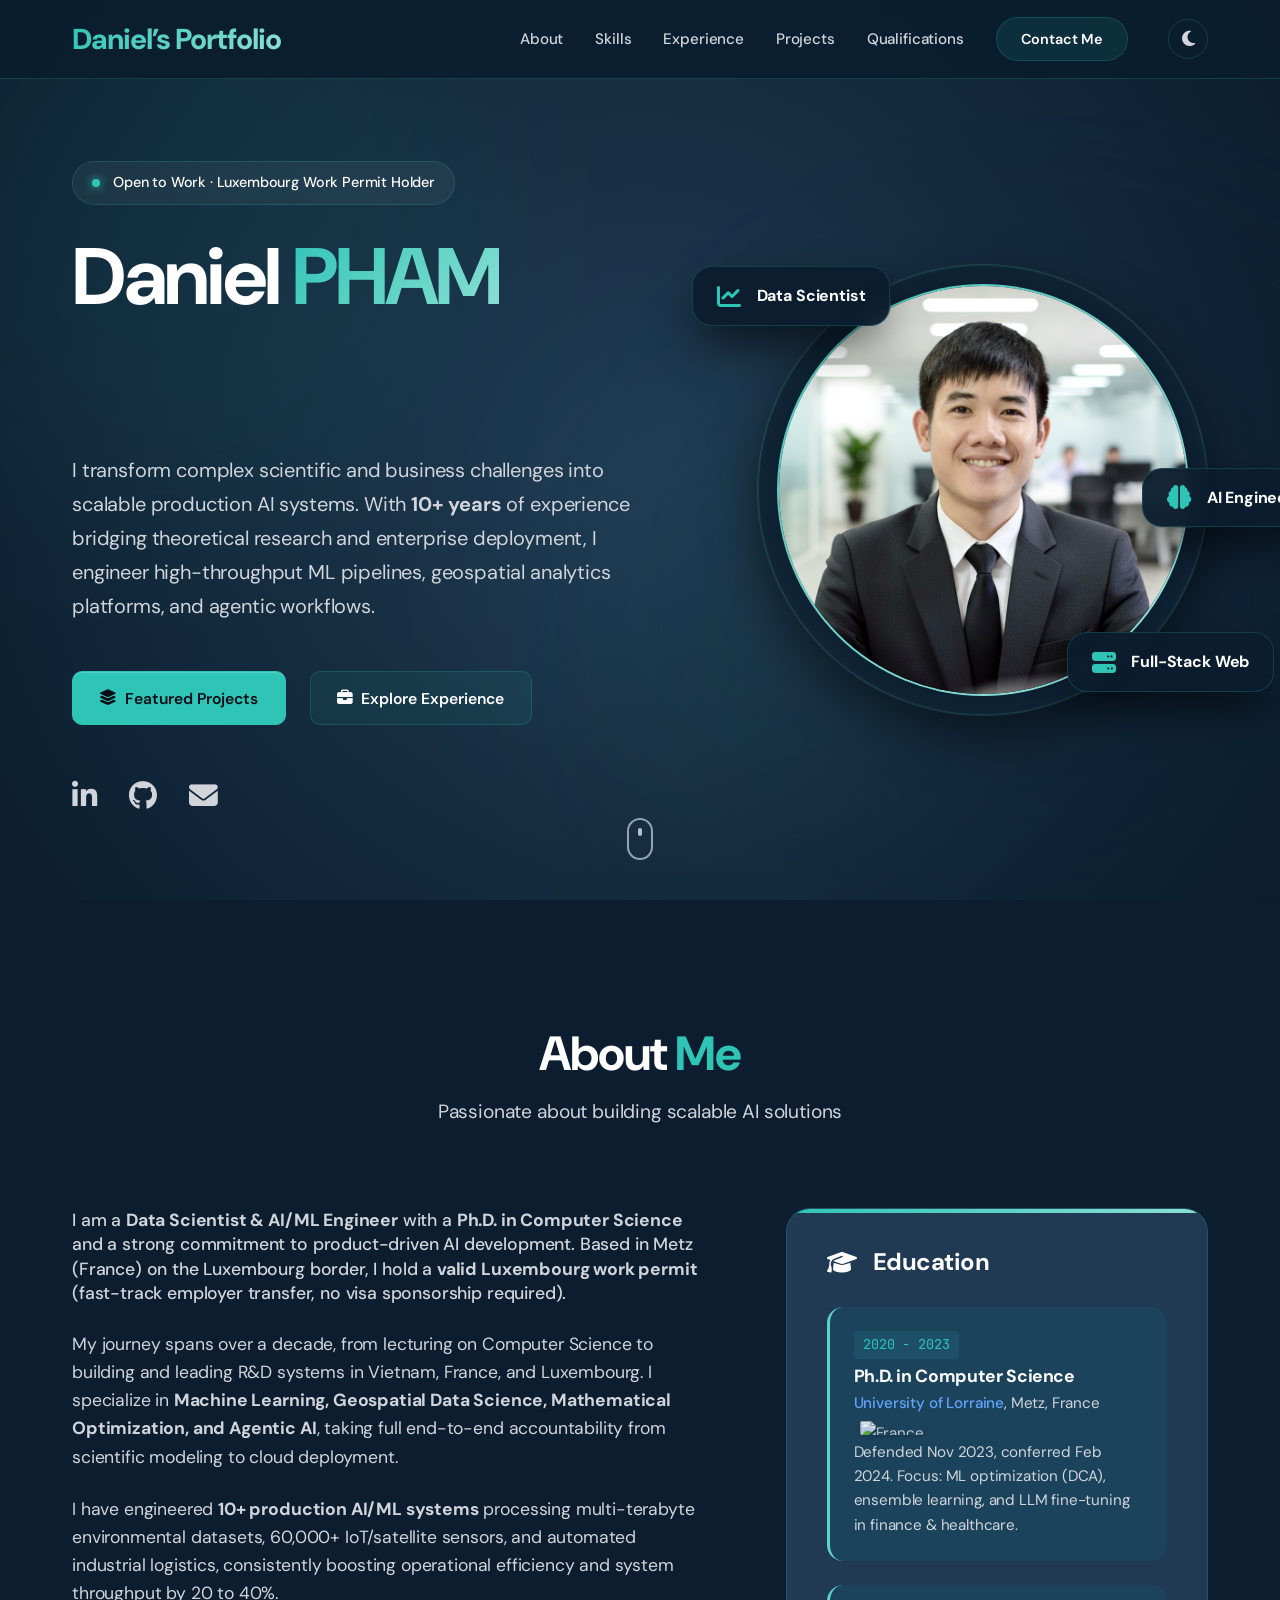
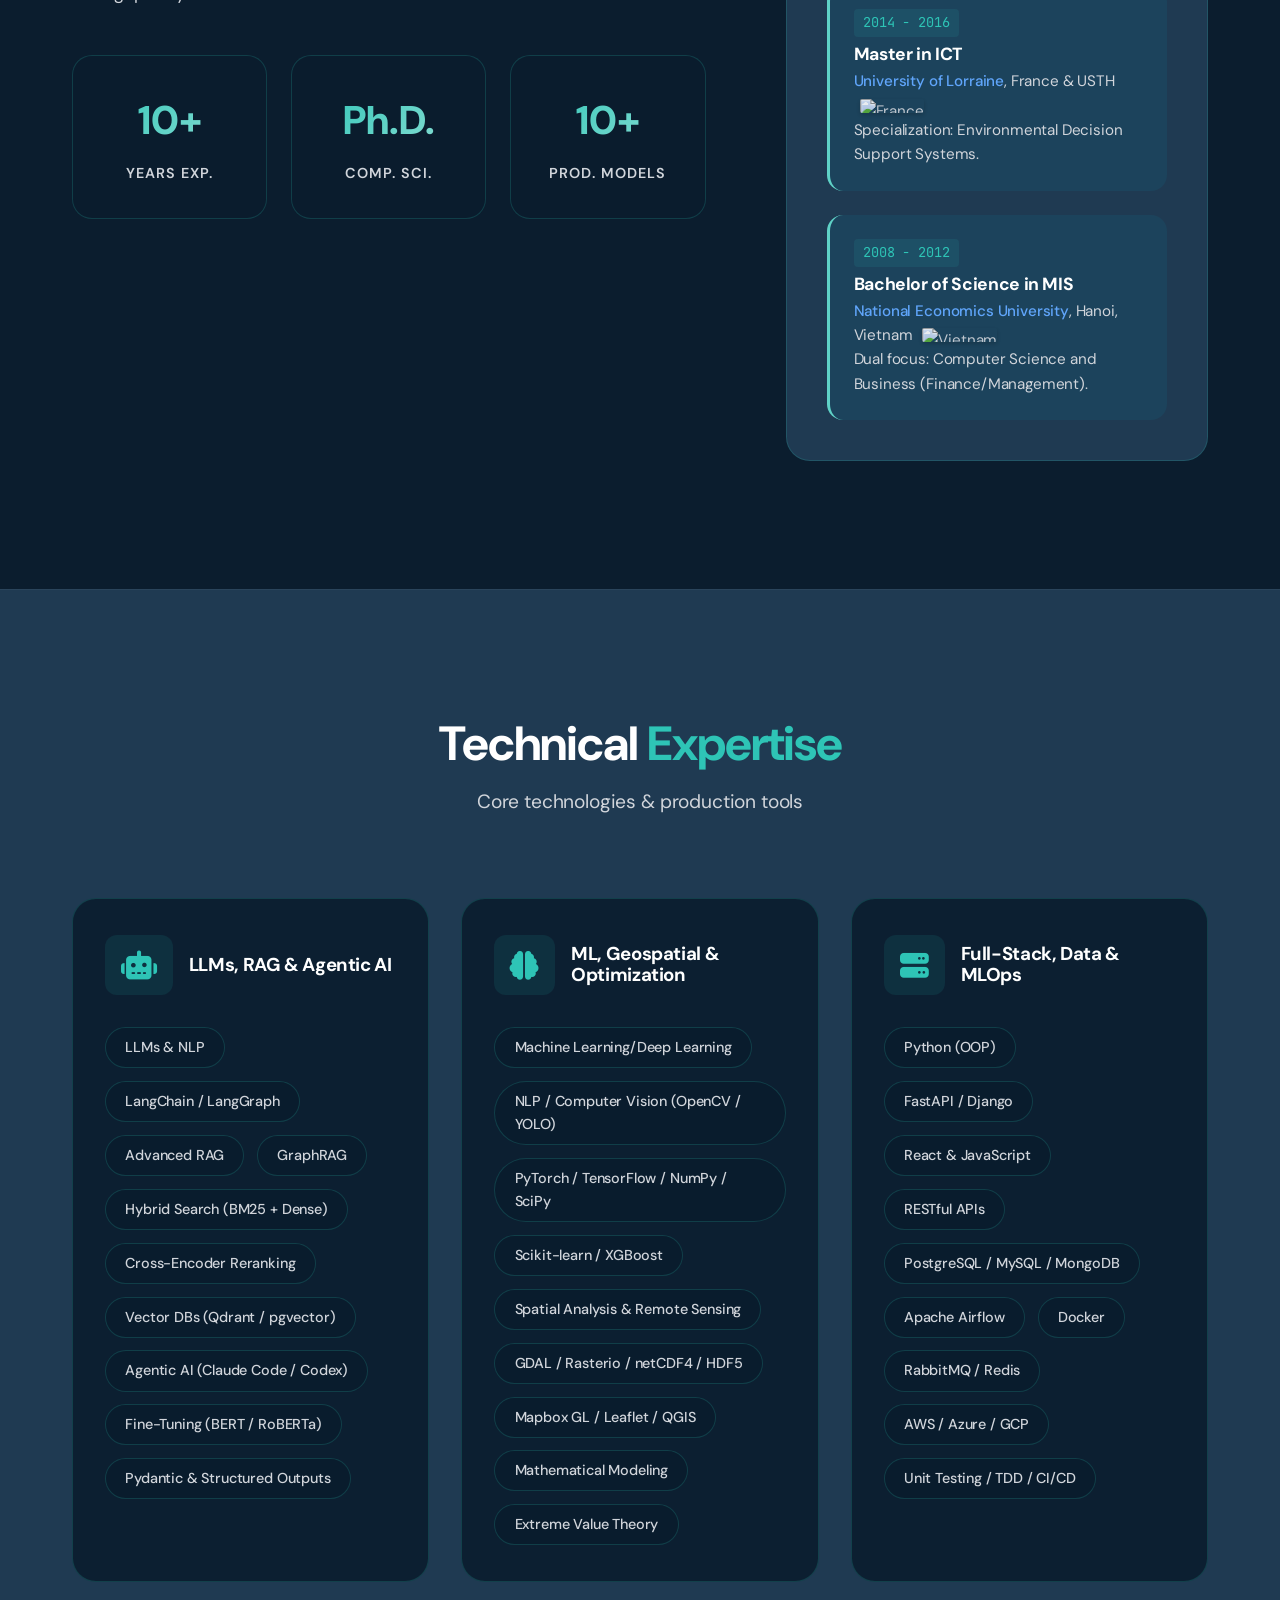
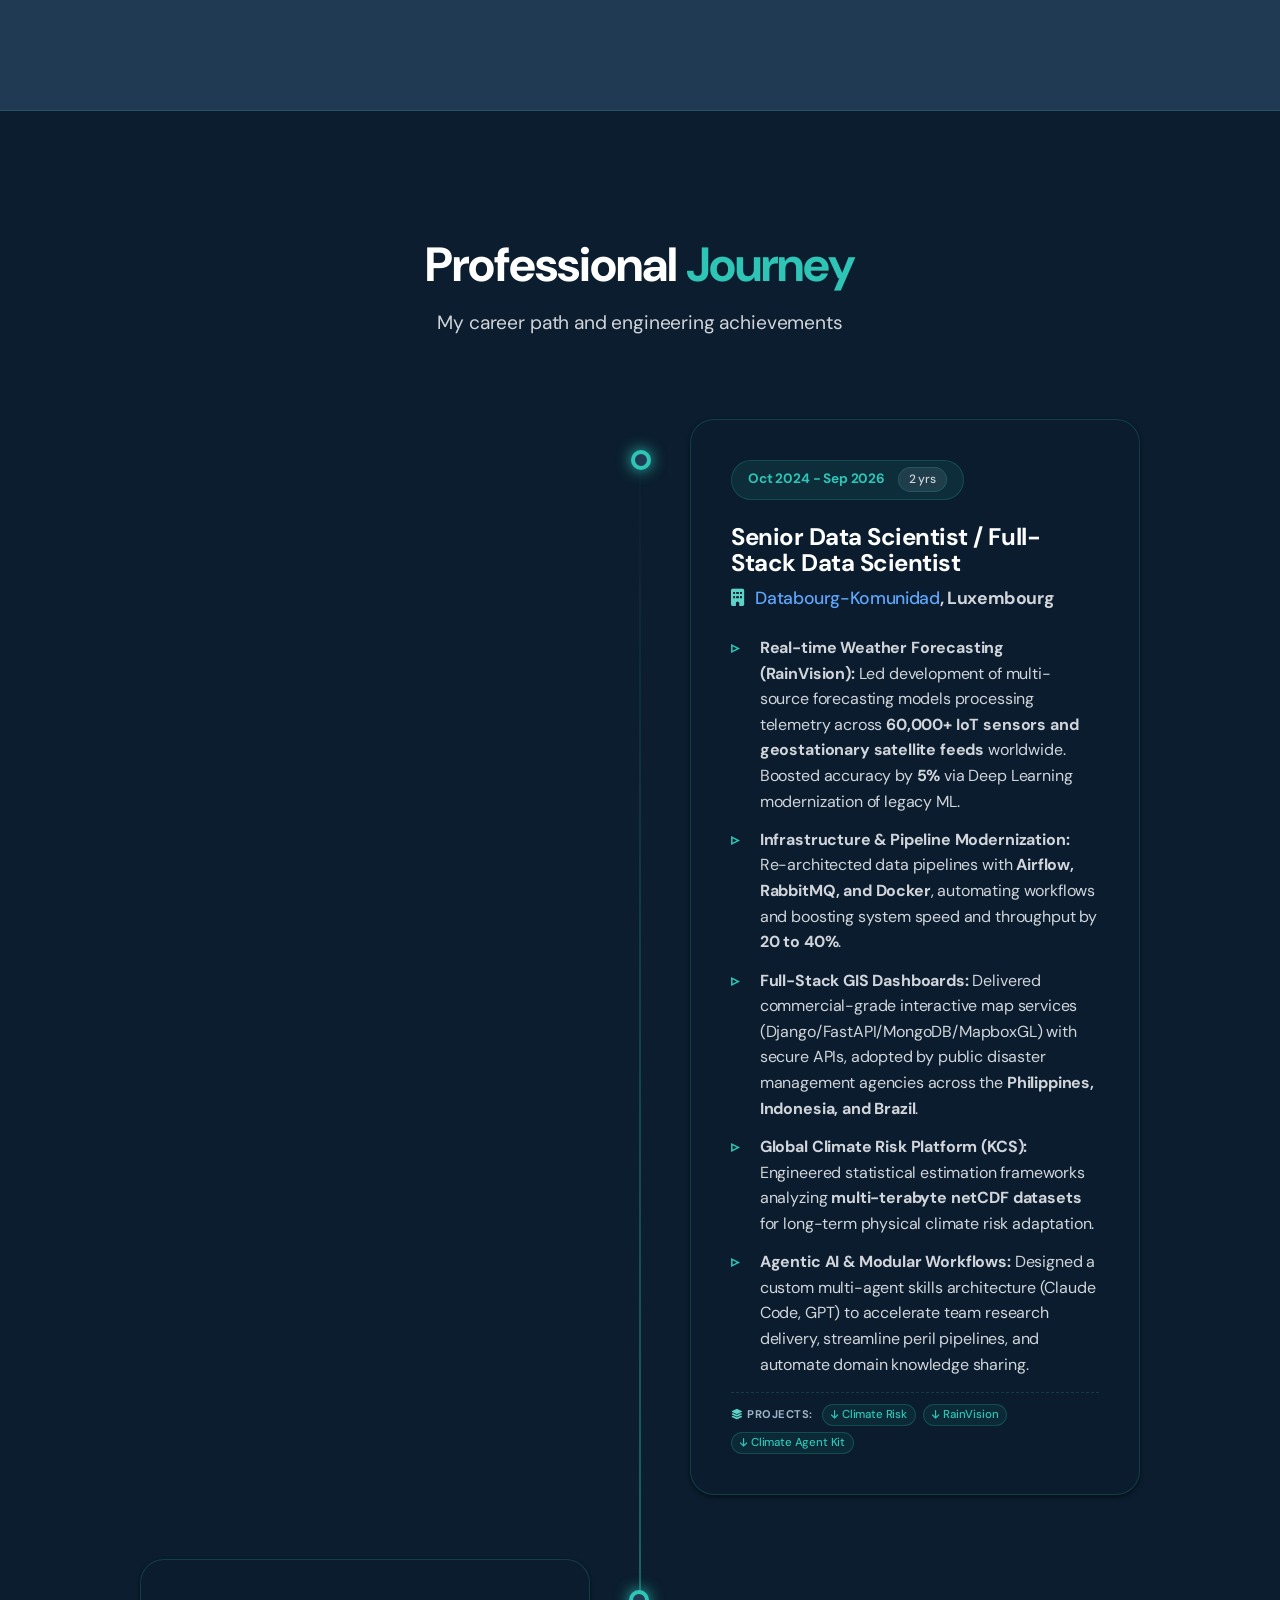
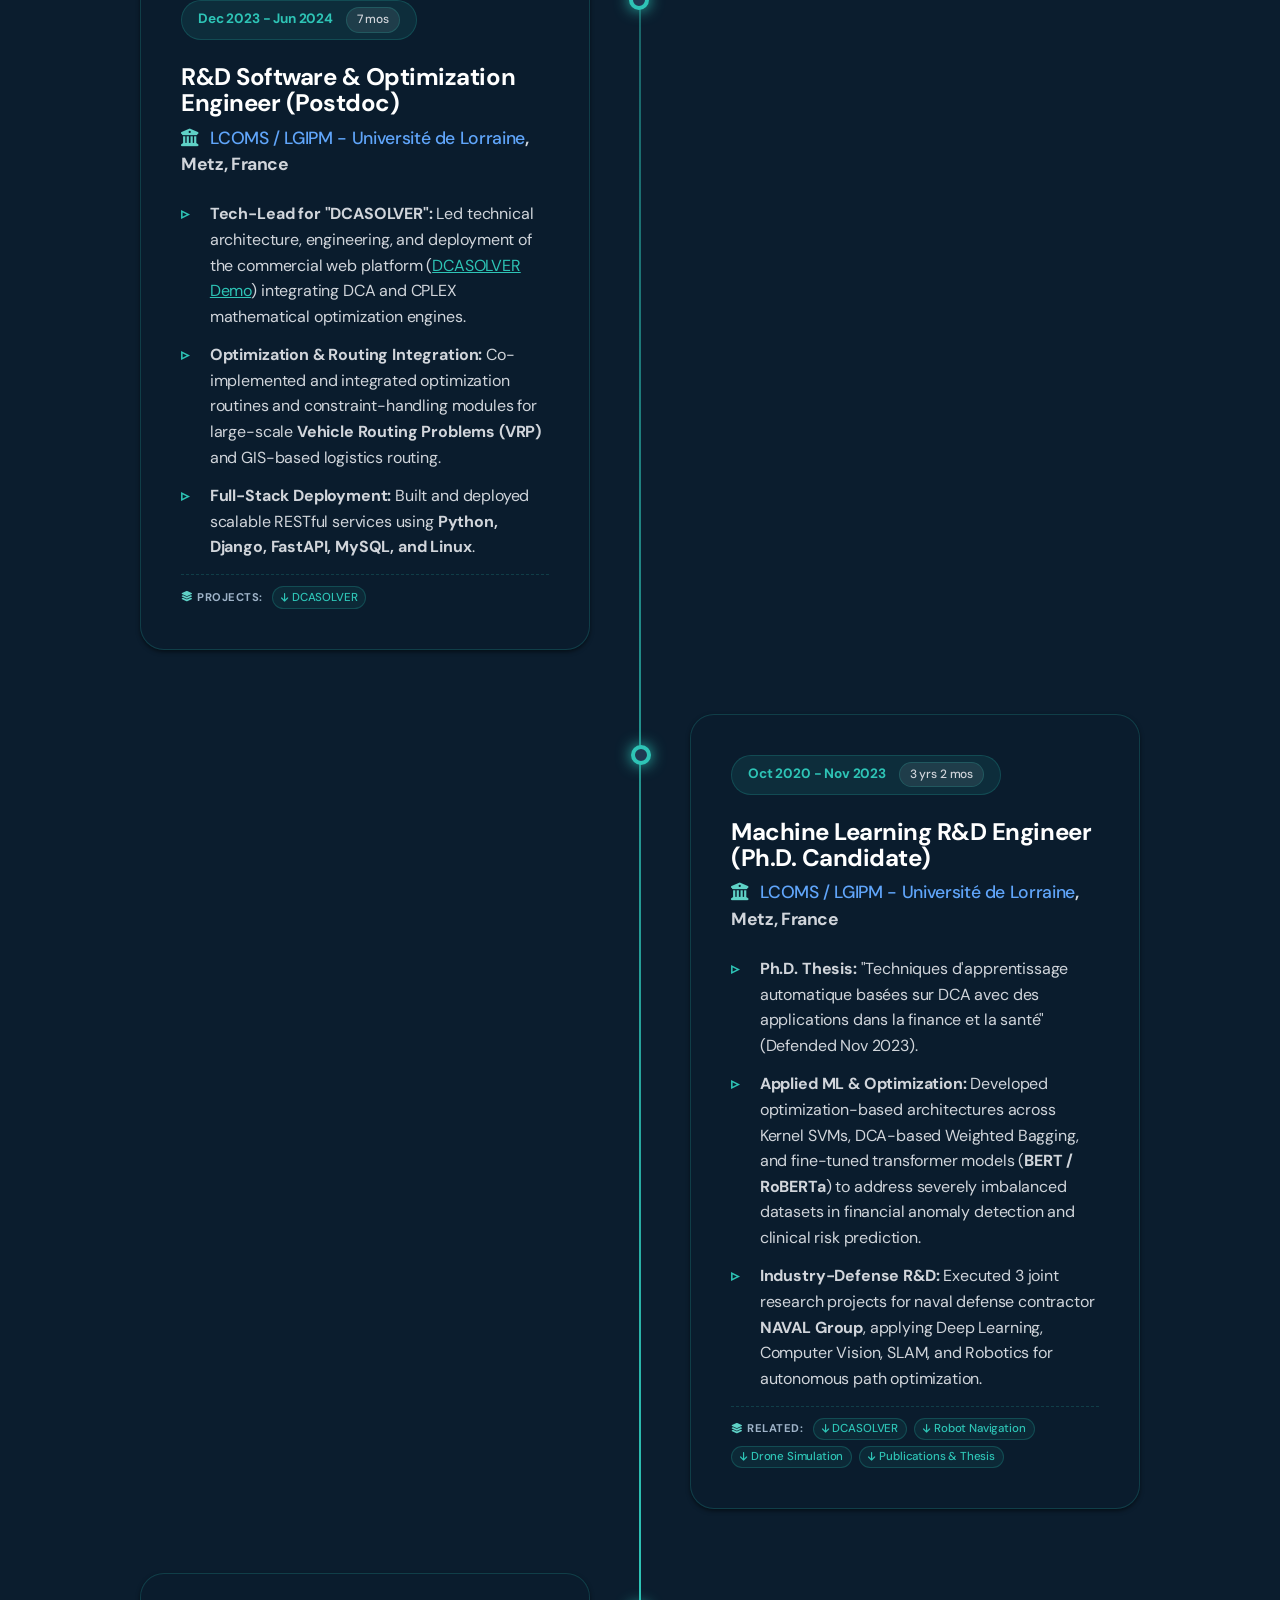
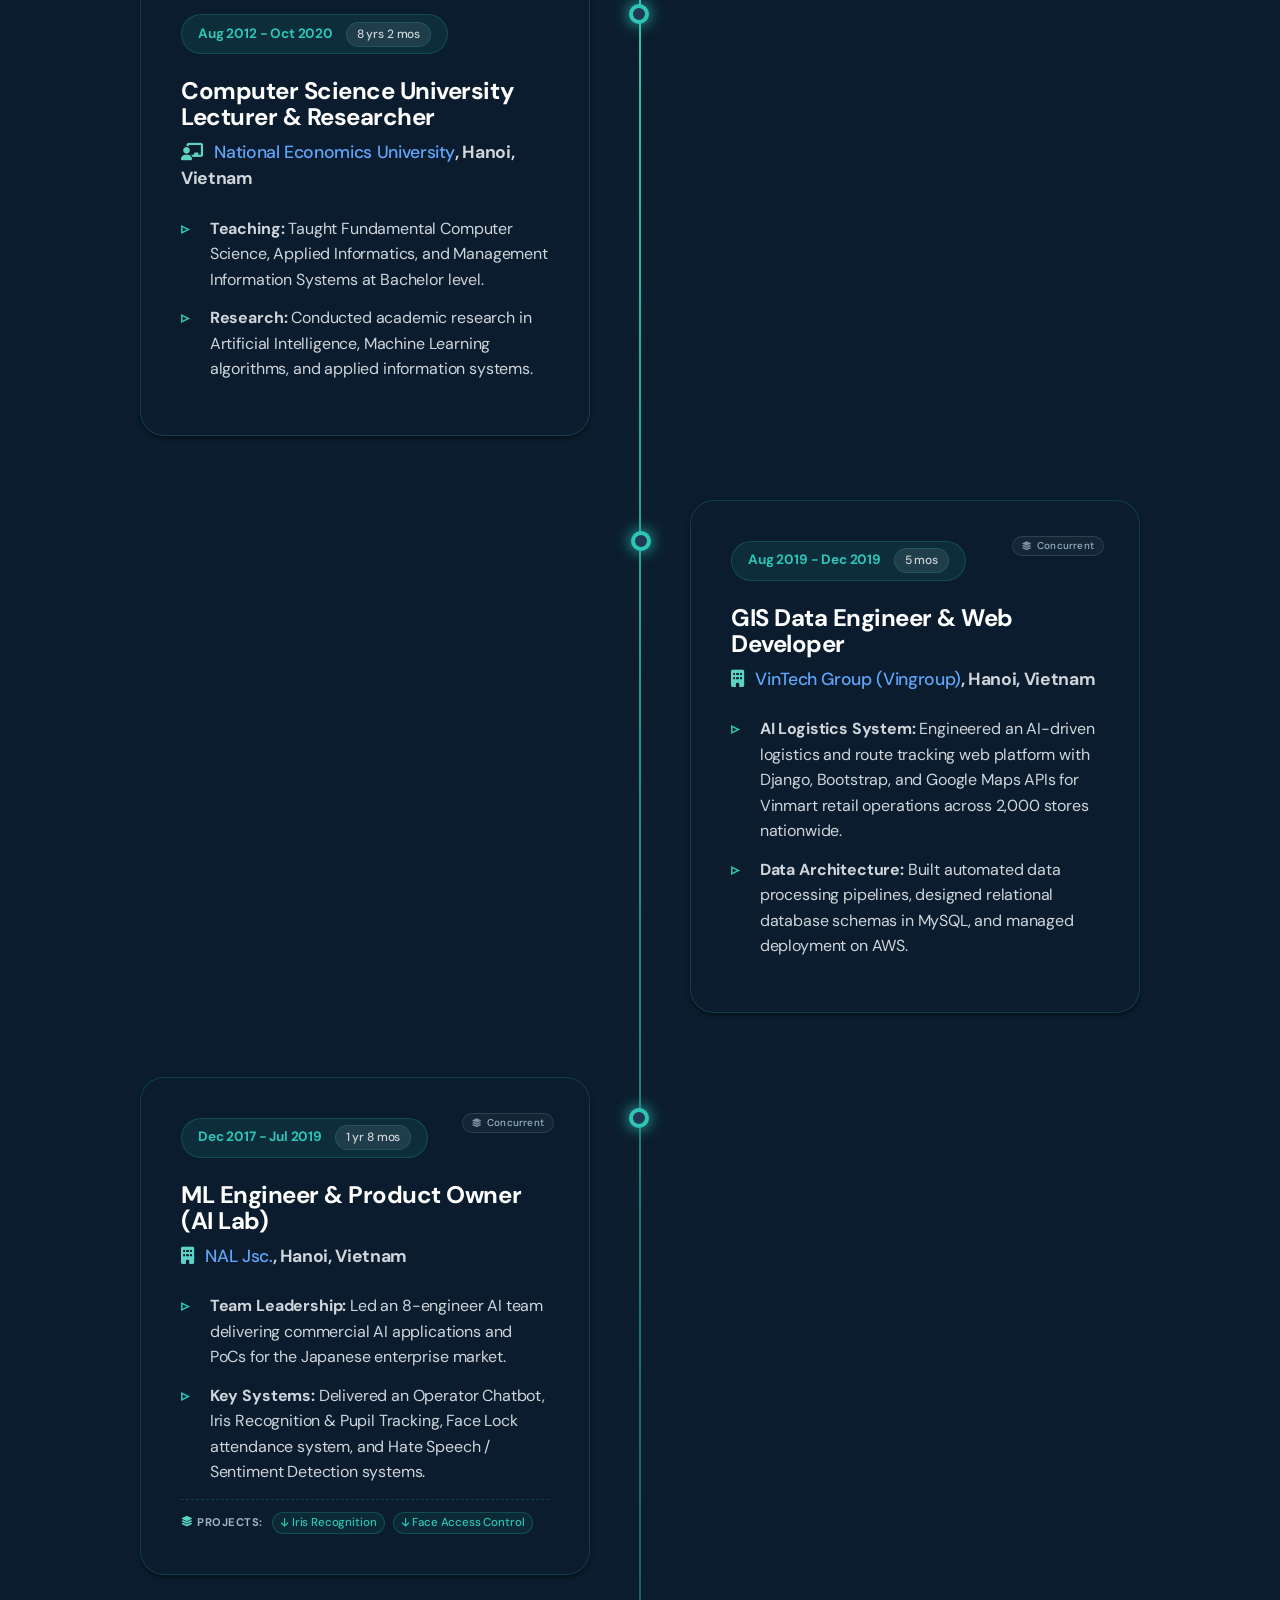
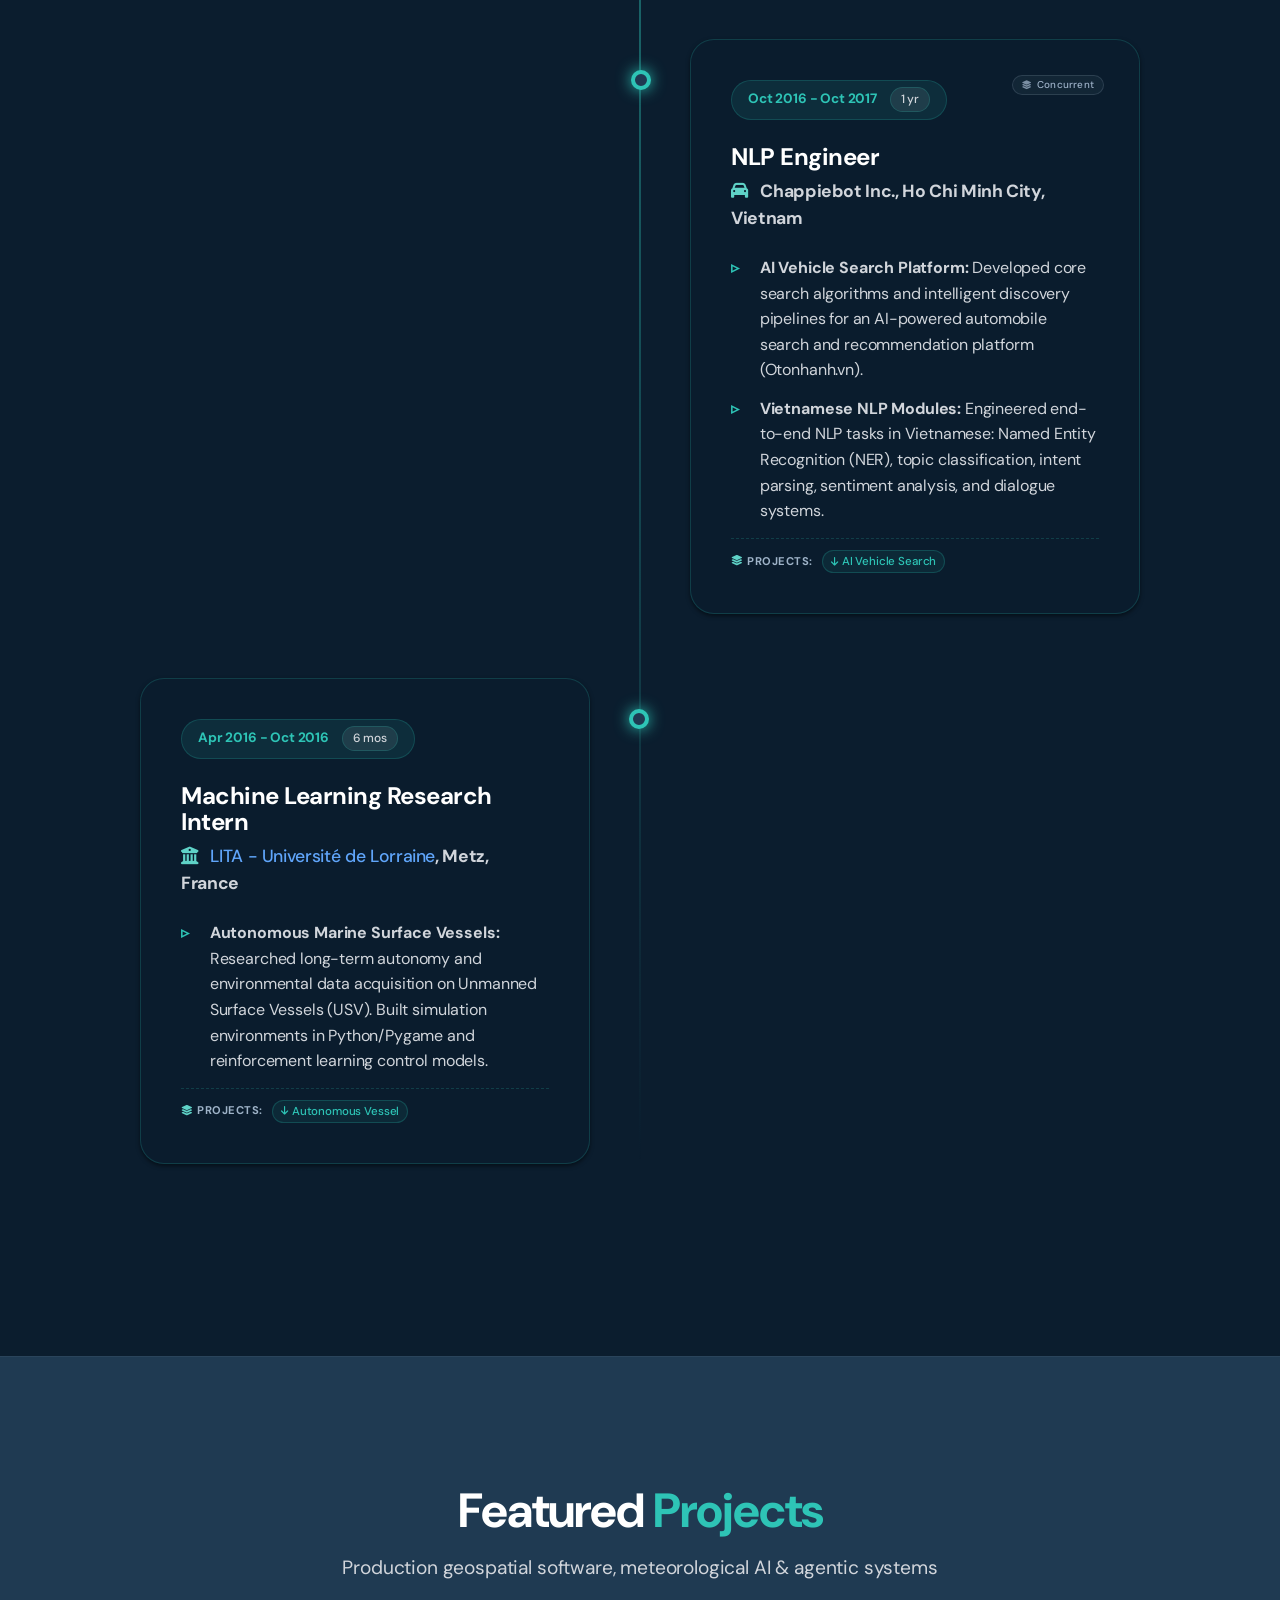
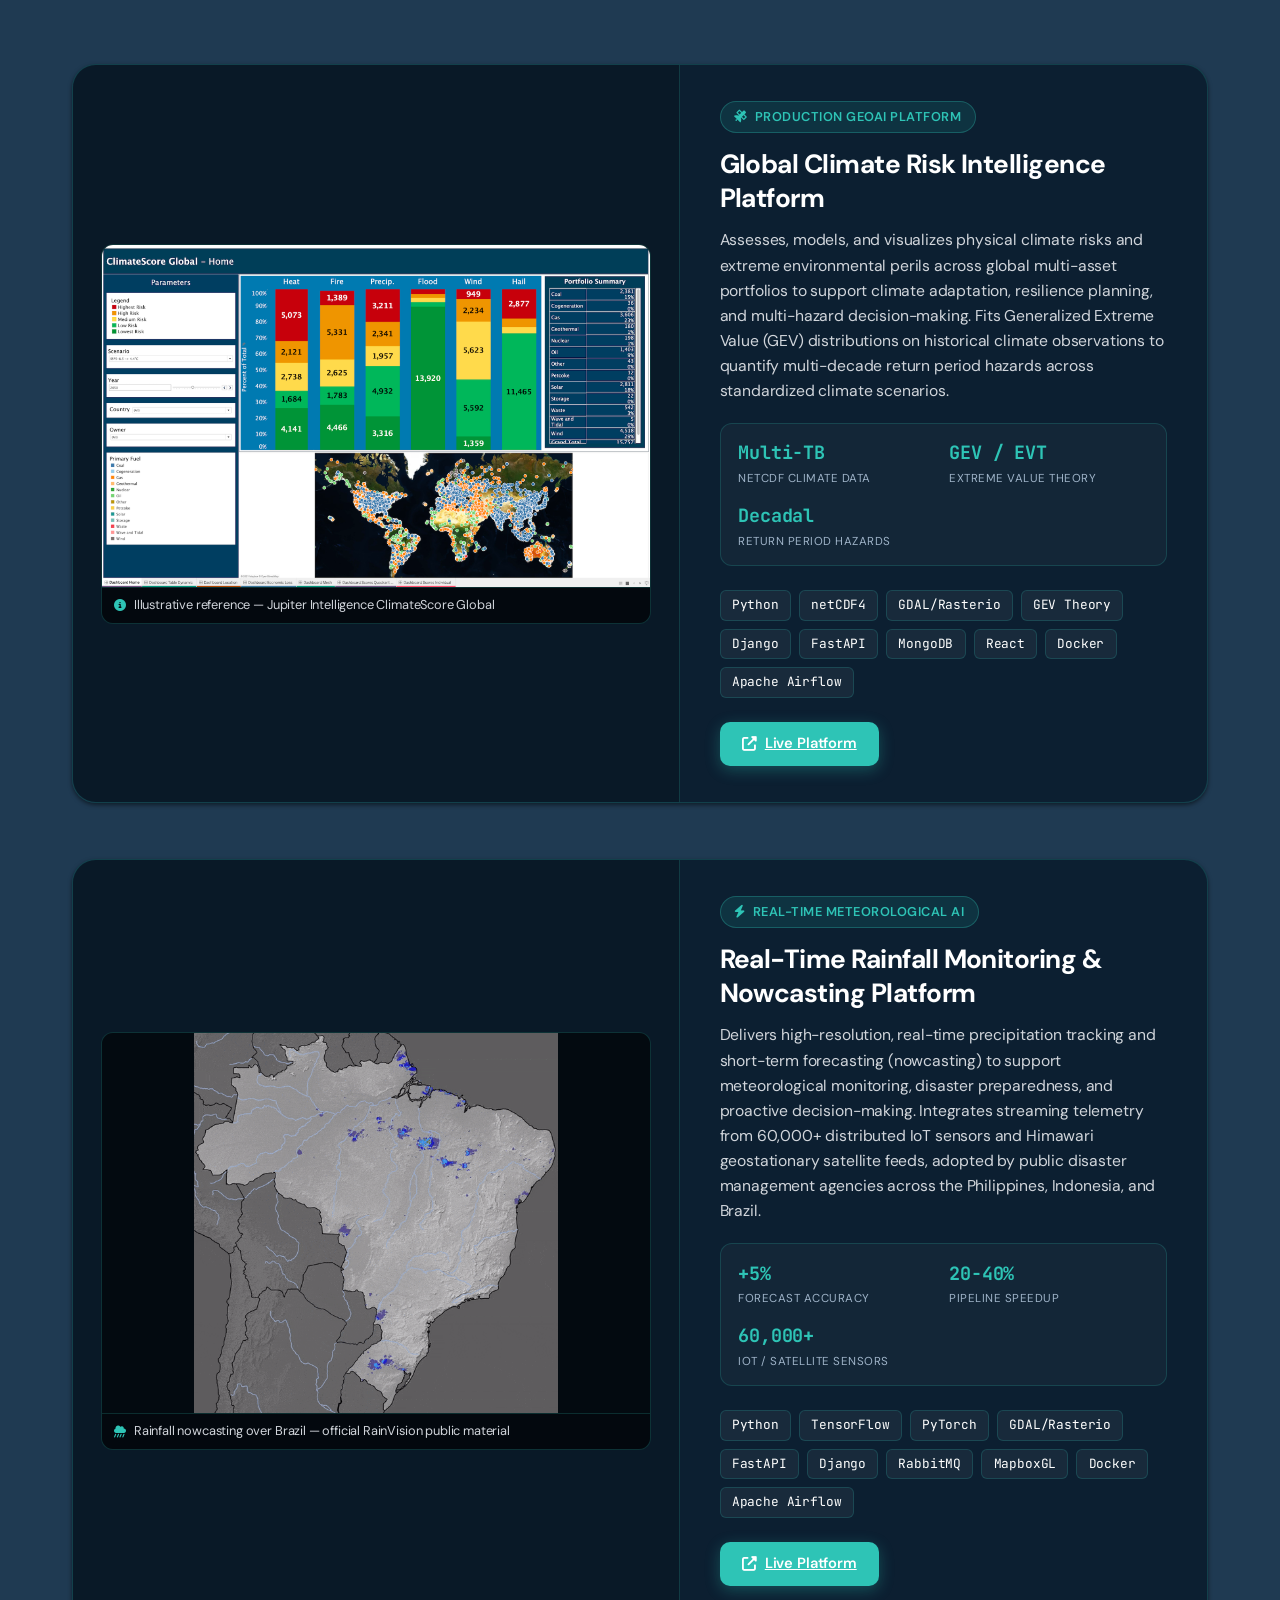
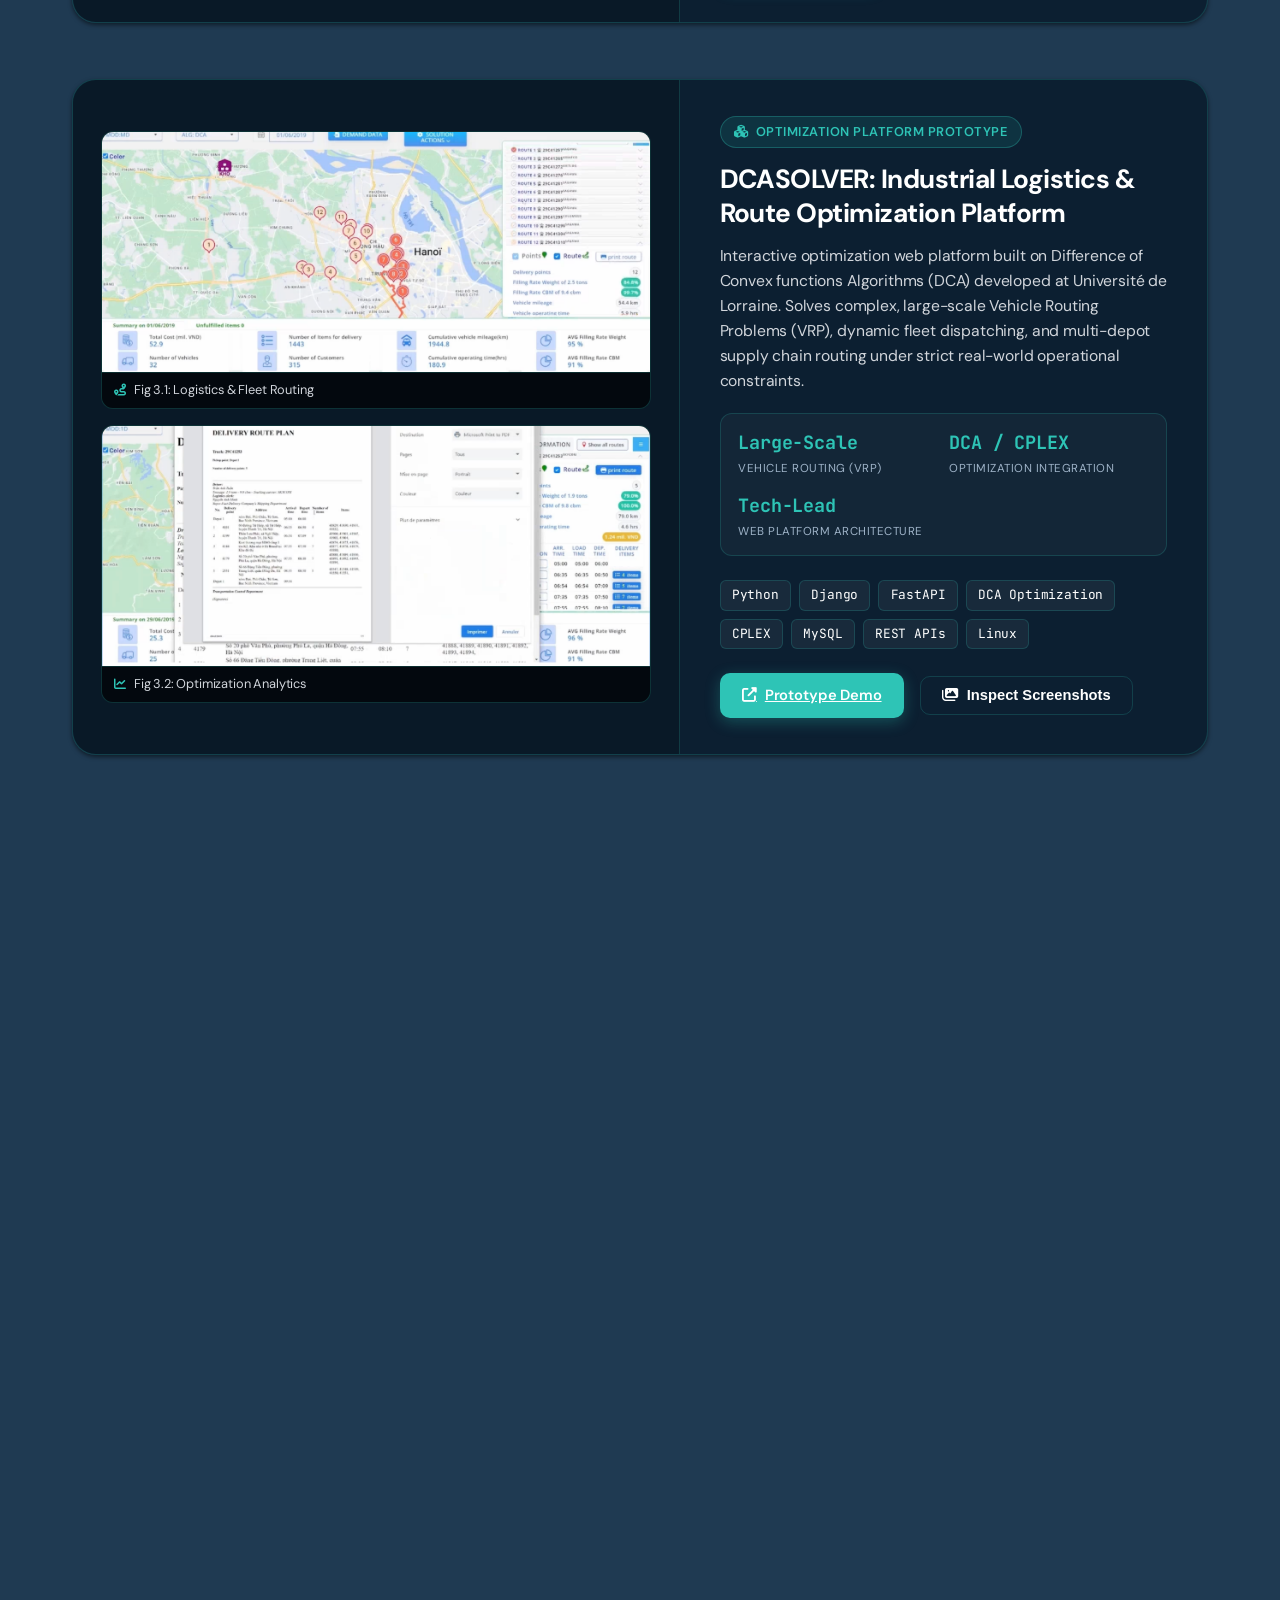
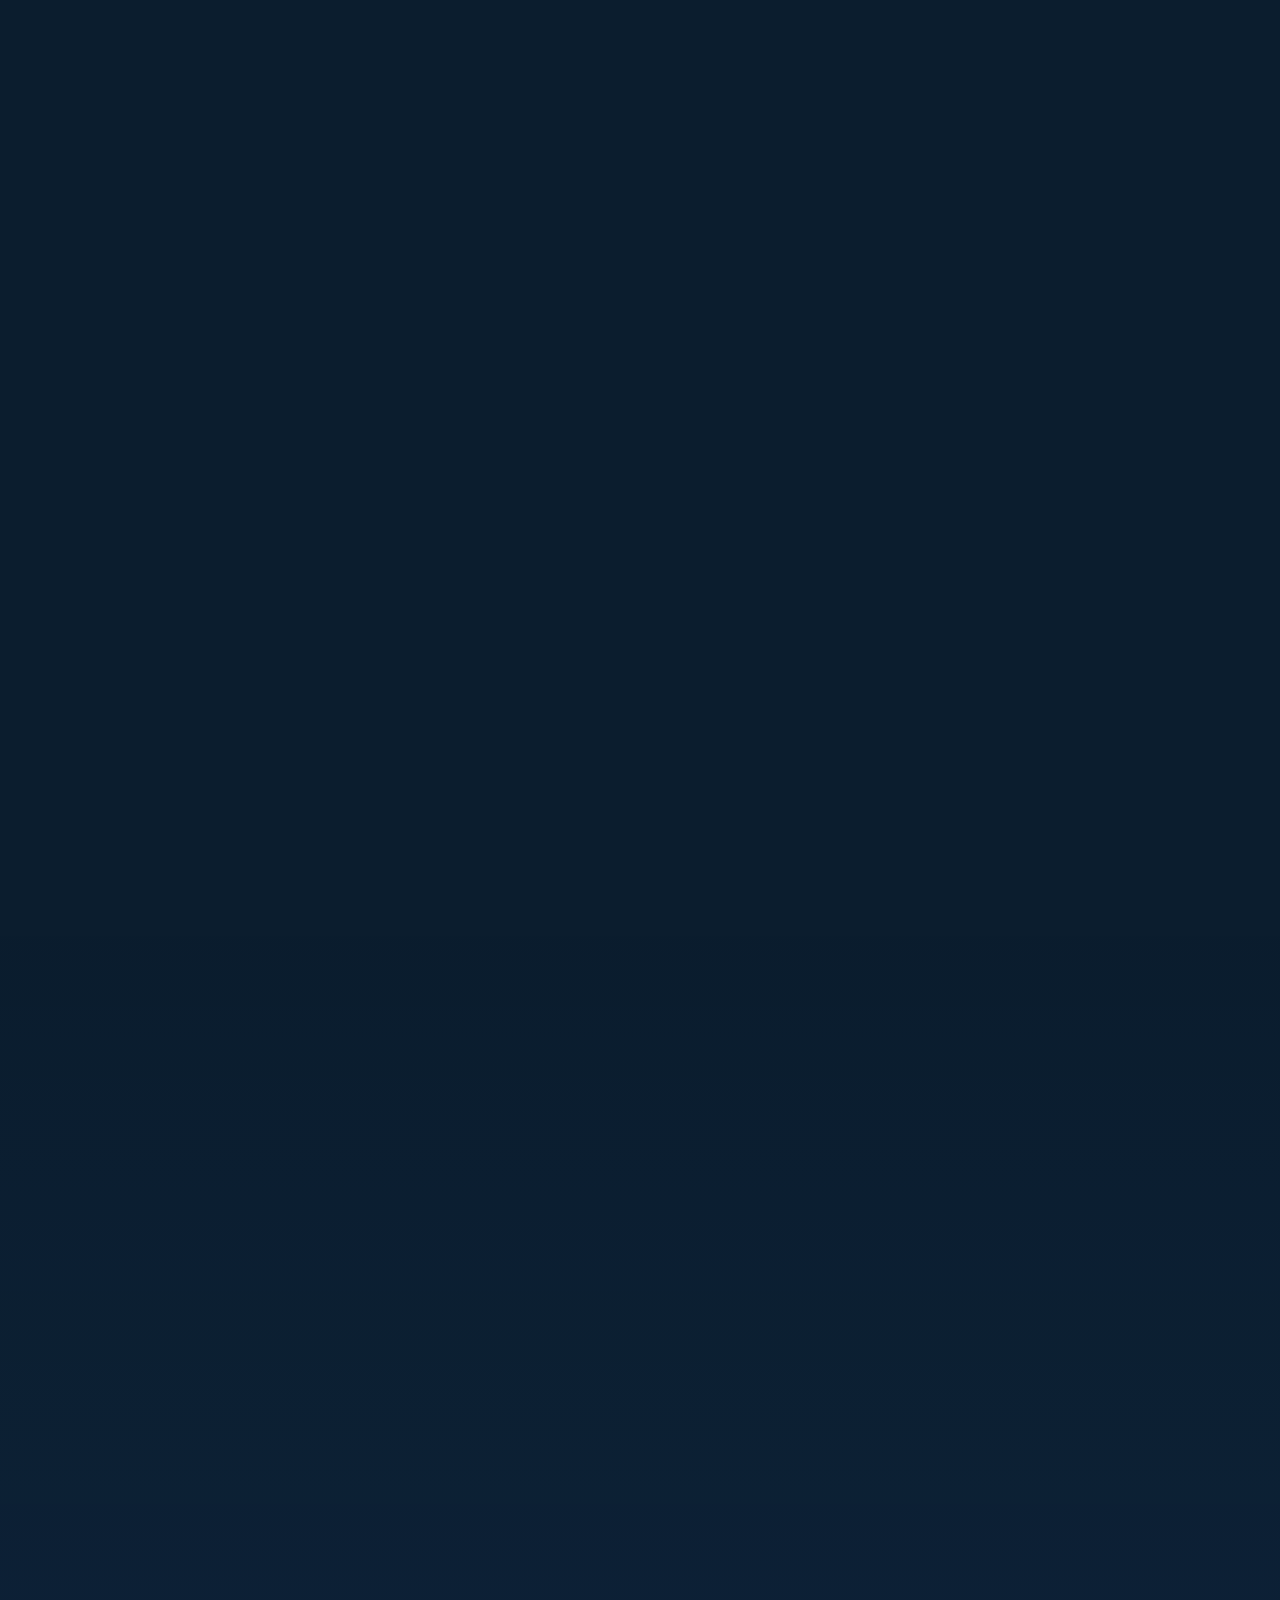
==== commit 69c84468: "Add live RAG project; update UI styling, streamline button designs, and refine typography" ====
--- a/index.html
+++ b/index.html
@@ -104,19 +104,23 @@
             <div class="container hero-content">
                 <div class="hero-text" data-aos="fade-up" data-aos-duration="1000">
                     <div class="badge-container">
-                        <span class="status-badge"><span class="status-dot"></span> Open to Work &middot; Luxembourg Work Permit Holder</span>
+                        <span class="status-badge"><span class="status-dot"></span> Open to Work &middot; Luxembourg
+                            Work Permit Holder</span>
                     </div>
                     <h1 class="hero-title">Daniel <span class="text-gradient">PHAM</span></h1>
                     <h2 class="hero-subtitle">
                         <span id="typing-text"></span>
                     </h2>
                     <p class="hero-desc">
-                        I transform complex scientific and business challenges into scalable production AI systems. With <strong>10+ years</strong> of experience bridging theoretical research and enterprise deployment, I engineer high-throughput ML pipelines, geospatial analytics platforms, and agentic workflows.
+                        I transform complex scientific and business challenges into scalable production AI systems. With
+                        <strong>10+ years</strong> of experience bridging theoretical research and enterprise
+                        deployment, I engineer high-throughput ML pipelines, geospatial analytics platforms, and agentic
+                        workflows.
                     </p>
                     <div class="hero-btns">
                         <a href="#projects" class="btn-primary"><i class="fas fa-layer-group"></i> Featured Projects</a>
-                        <a href="#experience" class="btn-3d"><i
-                                class="fas fa-briefcase"></i> Explore Experience</a>
+                        <a href="#experience" class="btn-secondary"><i class="fas fa-briefcase"></i> Explore
+                            Experience</a>
                     </div>
 
                     <div class="social-links">
@@ -124,7 +128,8 @@
                             aria-label="LinkedIn"><i class="fab fa-linkedin-in"></i></a>
                         <a href="https://github.com/danielphamvt" target="_blank" rel="noopener noreferrer"
                             aria-label="GitHub"><i class="fab fa-github"></i></a>
-                        <a href="mailto:&#112;&#104;&#97;&#109;&#116;&#117;&#97;&#110;&#116;&#107;&#116;&#64;&#103;&#109;&#97;&#105;&#108;&#46;&#99;&#111;&#109;" aria-label="Email"><i class="fas fa-envelope"></i></a>
+                        <a href="mailto:&#112;&#104;&#97;&#109;&#116;&#117;&#97;&#110;&#116;&#107;&#116;&#64;&#103;&#109;&#97;&#105;&#108;&#46;&#99;&#111;&#109;"
+                            aria-label="Email"><i class="fas fa-envelope"></i></a>
                     </div>
                 </div>
 
@@ -165,22 +170,22 @@
                 <div class="about-grid">
                     <div class="about-content" data-aos="fade-right">
                         <p class="lead-text">
-                            I am a <strong>Data Scientist &amp; AI/ML Engineer</strong> with a <strong>Ph.D. in Computer Science</strong> and a strong commitment to product-driven AI development. Based in Metz (France) on the Luxembourg border, I hold a <strong>valid Luxembourg work permit</strong> (fast-track employer transfer, no visa sponsorship required).
+                            I am a <strong>Data Scientist &amp; AI/ML Engineer</strong> with a <strong>Ph.D. in Computer
+                                Science</strong> and a strong commitment to product-driven AI development. Based in Metz
+                            (France) on the Luxembourg border, I hold a <strong>valid Luxembourg work permit</strong>
+                            (fast-track employer transfer, no visa sponsorship required).
                         </p>
                         <p>
-                            My journey spans over a decade, from lecturing on Computer Science to building and leading R&amp;D systems in Vietnam, France, and Luxembourg. I specialize in <strong>Machine Learning, Geospatial Data Science, Mathematical Optimization, and Agentic AI</strong>, taking full end-to-end accountability from scientific modeling to cloud deployment.
+                            My journey spans over a decade, from lecturing on Computer Science to building and leading
+                            R&amp;D systems in Vietnam, France, and Luxembourg. I specialize in <strong>Machine
+                                Learning, Geospatial Data Science, Mathematical Optimization, and Agentic AI</strong>,
+                            taking full end-to-end accountability from scientific modeling to cloud deployment.
                         </p>
                         <p>
-                            I have engineered <strong>10+ production AI/ML systems</strong> processing multi-terabyte environmental datasets, 60,000+ IoT/satellite sensors, and automated industrial logistics, consistently boosting operational efficiency and system throughput by 20 to 40%.
+                            I have engineered <strong>10+ production AI/ML systems</strong> processing multi-terabyte
+                            environmental datasets, 60,000+ IoT/satellite sensors, and automated industrial logistics,
+                            consistently boosting operational efficiency and system throughput by 20 to 40%.
                         </p>
-
-                        <div class="personal-slogan">
-                            <span class="slogan-item"><i class="fas fa-bolt"></i> Fast Delivery</span>
-                            <span class="slogan-divider">|</span>
-                            <span class="slogan-item"><i class="fas fa-handshake"></i> Strong Commitment</span>
-                            <span class="slogan-divider">|</span>
-                            <span class="slogan-item"><i class="fas fa-rocket"></i> Product-Driven</span>
-                        </div>
 
                         <div class="stats-grid">
                             <div class="stat-item">
@@ -208,14 +213,16 @@
                                         rel="noopener noreferrer" class="org-link">University of Lorraine</a>, Metz,
                                     France <img src="https://flagcdn.com/w40/fr.png" alt="France" class="country-flag"
                                         loading="lazy"></p>
-                                <p class="edu-detail">Defended Nov 2023, conferred Feb 2024. Focus: ML optimization (DCA), ensemble learning, and LLM fine-tuning in finance &amp; healthcare.</p>
+                                <p class="edu-detail">Defended Nov 2023, conferred Feb 2024. Focus: ML optimization
+                                    (DCA), ensemble learning, and LLM fine-tuning in finance &amp; healthcare.</p>
                             </div>
                             <div class="edu-card-mini">
                                 <div class="edu-year">2014 - 2016</div>
                                 <h4>Master in ICT</h4>
                                 <p><a href="https://lgipm.univ-lorraine.fr/node/4907" target="_blank"
-                                        rel="noopener noreferrer" class="org-link">University of Lorraine</a>, France &amp; USTH <img src="https://flagcdn.com/w40/fr.png" alt="France" class="country-flag"
-                                        loading="lazy"></p>
+                                        rel="noopener noreferrer" class="org-link">University of Lorraine</a>, France
+                                    &amp; USTH <img src="https://flagcdn.com/w40/fr.png" alt="France"
+                                        class="country-flag" loading="lazy"></p>
                                 <p class="edu-detail">Specialization: Environmental Decision Support Systems.</p>
                             </div>
                             <div class="edu-card-mini">
@@ -225,7 +232,8 @@
                                         class="org-link">National Economics University</a>, Hanoi, Vietnam <img
                                         src="https://flagcdn.com/w40/vn.png" alt="Vietnam" class="country-flag"
                                         loading="lazy"></p>
-                                <p class="edu-detail">Dual focus: Computer Science and Business (Finance/Management).</p>
+                                <p class="edu-detail">Dual focus: Computer Science and Business (Finance/Management).
+                                </p>
                             </div>
                         </div>
                     </div>
@@ -242,48 +250,45 @@
                 <div class="skills-container">
                     <div class="skill-category" data-aos="fade-up" data-aos-delay="100">
                         <div class="category-header">
-                            <i class="fas fa-brain"></i>
-                            <h3>AI, Machine Learning &amp; LLMs</h3>
+                            <i class="fas fa-robot"></i>
+                            <h3>LLMs, RAG &amp; Agentic AI</h3>
                         </div>
                         <div class="skill-tags">
-                            <span class="tag">PyTorch</span>
-                            <span class="tag">TensorFlow</span>
-                            <span class="tag">Scikit-learn</span>
-                            <span class="tag">XGBoost</span>
                             <span class="tag">LLMs &amp; NLP</span>
+                            <span class="tag">LangChain / LangGraph</span>
                             <span class="tag">Advanced RAG</span>
                             <span class="tag">GraphRAG</span>
+                            <span class="tag">Hybrid Search (BM25 + Dense)</span>
+                            <span class="tag">Cross-Encoder Reranking</span>
                             <span class="tag">Vector DBs (Qdrant / pgvector)</span>
+                            <span class="tag">Agentic AI (Claude Code / Codex)</span>
                             <span class="tag">Fine-Tuning (BERT / RoBERTa)</span>
-                            <span class="tag">Computer Vision (OpenCV / YOLO)</span>
-                            <span class="tag">Ensemble Learning</span>
+                            <span class="tag">Pydantic &amp; Structured Outputs</span>
                         </div>
                     </div>
 
                     <div class="skill-category" data-aos="fade-up" data-aos-delay="200">
                         <div class="category-header">
-                            <i class="fas fa-satellite"></i>
-                            <h3>Optimization &amp; Geospatial</h3>
+                            <i class="fas fa-brain"></i>
+                            <h3>ML, Geospatial &amp; Optimization</h3>
                         </div>
                         <div class="skill-tags">
-                            <span class="tag">DCA Optimization</span>
-                            <span class="tag">CPLEX</span>
-                            <span class="tag">Vehicle Routing (VRP)</span>
+                            <span class="tag">Machine Learning/Deep Learning</span>
+                            <span class="tag">NLP / Computer Vision (OpenCV / YOLO)</span>
+                            <span class="tag">PyTorch / TensorFlow / NumPy / SciPy</span>
+                            <span class="tag">Scikit-learn / XGBoost</span>
+                            <span class="tag">Spatial Analysis &amp; Remote Sensing</span>
+                            <span class="tag">GDAL / Rasterio / netCDF4 / HDF5</span>
+                            <span class="tag">Mapbox GL / Leaflet / QGIS</span>
                             <span class="tag">Mathematical Modeling</span>
                             <span class="tag">Extreme Value Theory</span>
-                            <span class="tag">Spatial Analysis</span>
-                            <span class="tag">GDAL / Rasterio</span>
-                            <span class="tag">netCDF4 / HDF5</span>
-                            <span class="tag">Mapbox GL / Leaflet</span>
-                            <span class="tag">QGIS</span>
-                            <span class="tag">NumPy / SciPy</span>
                         </div>
                     </div>
 
                     <div class="skill-category" data-aos="fade-up" data-aos-delay="300">
                         <div class="category-header">
                             <i class="fas fa-server"></i>
-                            <h3>Full-Stack, Cloud &amp; MLOps</h3>
+                            <h3>Full-Stack, Data &amp; MLOps</h3>
                         </div>
                         <div class="skill-tags">
                             <span class="tag">Python (OOP)</span>
@@ -295,8 +300,7 @@
                             <span class="tag">Docker</span>
                             <span class="tag">RabbitMQ / Redis</span>
                             <span class="tag">AWS / Azure / GCP</span>
-                            <span class="tag">Unit Testing / CI/CD</span>
-                            <span class="tag">Agentic AI (Claude Code)</span>
+                            <span class="tag">Unit Testing / TDD / CI/CD</span>
                         </div>
                     </div>
                 </div>
@@ -317,22 +321,37 @@
                             <div class="date-badge">Oct 2024 - Sep 2026 <span class="duration-tag">2 yrs</span></div>
                             <h3 class="job-title">Senior Data Scientist / Full-Stack Data Scientist</h3>
                             <h4 class="company-name"><i class="fas fa-building"></i> <a
-                                     href="https://www.komunidad.global/" target="_blank" rel="noopener noreferrer"
+                                    href="https://www.komunidad.global/" target="_blank" rel="noopener noreferrer"
                                     class="org-link">Databourg-Komunidad</a>,
                                 Luxembourg
                             </h4>
                             <ul class="job-desc">
-                                <li><strong>Real-time Weather Forecasting (RainVision):</strong> Led development of multi-source forecasting models processing telemetry across <strong>60,000+ IoT sensors and geostationary satellite feeds</strong> worldwide. Boosted accuracy by <strong>5%</strong> via Deep Learning modernization of legacy ML.</li>
-                                <li><strong>Infrastructure &amp; Pipeline Modernization:</strong> Re-architected data pipelines with <strong>Airflow, RabbitMQ, and Docker</strong>, automating workflows and boosting system speed and throughput by <strong>20 to 40%</strong>.</li>
-                                <li><strong>Full-Stack GIS Dashboards:</strong> Delivered commercial-grade interactive map services (Django/FastAPI/MongoDB/MapboxGL) with secure APIs, adopted by public disaster management agencies across the <strong>Philippines, Indonesia, and Brazil</strong>.</li>
-                                <li><strong>Global Climate Risk Platform (KCS):</strong> Engineered statistical estimation frameworks analyzing <strong>multi-terabyte netCDF datasets</strong> for long-term physical climate risk adaptation.</li>
-                                <li><strong>Agentic AI &amp; Modular Workflows:</strong> Designed a custom multi-agent skills architecture (Claude Code, GPT) to accelerate team research delivery, streamline peril pipelines, and automate domain knowledge sharing.</li>
+                                <li><strong>Real-time Weather Forecasting (RainVision):</strong> Led development of
+                                    multi-source forecasting models processing telemetry across <strong>60,000+ IoT
+                                        sensors and geostationary satellite feeds</strong> worldwide. Boosted accuracy
+                                    by <strong>5%</strong> via Deep Learning modernization of legacy ML.</li>
+                                <li><strong>Infrastructure &amp; Pipeline Modernization:</strong> Re-architected data
+                                    pipelines with <strong>Airflow, RabbitMQ, and Docker</strong>, automating workflows
+                                    and boosting system speed and throughput by <strong>20 to 40%</strong>.</li>
+                                <li><strong>Full-Stack GIS Dashboards:</strong> Delivered commercial-grade interactive
+                                    map services (Django/FastAPI/MongoDB/MapboxGL) with secure APIs, adopted by public
+                                    disaster management agencies across the <strong>Philippines, Indonesia, and
+                                        Brazil</strong>.</li>
+                                <li><strong>Global Climate Risk Platform (KCS):</strong> Engineered statistical
+                                    estimation frameworks analyzing <strong>multi-terabyte netCDF datasets</strong> for
+                                    long-term physical climate risk adaptation.</li>
+                                <li><strong>Agentic AI &amp; Modular Workflows:</strong> Designed a custom multi-agent
+                                    skills architecture (Claude Code, GPT) to accelerate team research delivery,
+                                    streamline peril pipelines, and automate domain knowledge sharing.</li>
                             </ul>
                             <div class="timeline-project-links">
                                 <span class="timeline-link-label"><i class="fas fa-layer-group"></i> Projects:</span>
-                                <a href="#project-kcs" class="timeline-project-pill"><i class="fas fa-arrow-down"></i> Climate Risk</a>
-                                <a href="#project-rainvision" class="timeline-project-pill"><i class="fas fa-arrow-down"></i> RainVision</a>
-                                <a href="#project-climate-agent-kit" class="timeline-project-pill"><i class="fas fa-arrow-down"></i> Climate Agent Kit</a>
+                                <a href="#project-kcs" class="timeline-project-pill"><i class="fas fa-arrow-down"></i>
+                                    Climate Risk</a>
+                                <a href="#project-rainvision" class="timeline-project-pill"><i
+                                        class="fas fa-arrow-down"></i> RainVision</a>
+                                <a href="#project-climate-agent-kit" class="timeline-project-pill"><i
+                                        class="fas fa-arrow-down"></i> Climate Agent Kit</a>
                             </div>
                         </div>
                     </div>
@@ -343,105 +362,153 @@
                             <h3 class="job-title">R&amp;D Software &amp; Optimization Engineer (Postdoc)</h3>
                             <h4 class="company-name"><i class="fas fa-university"></i> <a
                                     href="https://lgipm.univ-lorraine.fr/node/4907" target="_blank"
-                                    rel="noopener noreferrer" class="org-link">LCOMS / LGIPM - Université de Lorraine</a>,
+                                    rel="noopener noreferrer" class="org-link">LCOMS / LGIPM - Université de
+                                    Lorraine</a>,
                                 Metz, France
                             </h4>
                             <ul class="job-desc">
-                                <li><strong>Tech-Lead for "DCASOLVER":</strong> Led technical architecture, engineering, and deployment of the commercial web platform (<a href="https://logistics-dcasolver.pythonanywhere.com/products" target="_blank" rel="noopener noreferrer" class="text-accent">DCASOLVER Demo</a>) integrating DCA and CPLEX mathematical optimization engines.</li>
-                                <li><strong>Optimization &amp; Routing Integration:</strong> Co-implemented and integrated optimization routines and constraint-handling modules for large-scale <strong>Vehicle Routing Problems (VRP)</strong> and GIS-based logistics routing.</li>
-                                <li><strong>Full-Stack Deployment:</strong> Built and deployed scalable RESTful services using <strong>Python, Django, FastAPI, MySQL, and Linux</strong>.</li>
+                                <li><strong>Tech-Lead for "DCASOLVER":</strong> Led technical architecture, engineering,
+                                    and deployment of the commercial web platform (<a
+                                        href="https://logistics-dcasolver.pythonanywhere.com/products" target="_blank"
+                                        rel="noopener noreferrer" class="text-accent">DCASOLVER Demo</a>) integrating
+                                    DCA and CPLEX mathematical optimization engines.</li>
+                                <li><strong>Optimization &amp; Routing Integration:</strong> Co-implemented and
+                                    integrated optimization routines and constraint-handling modules for large-scale
+                                    <strong>Vehicle Routing Problems (VRP)</strong> and GIS-based logistics routing.
+                                </li>
+                                <li><strong>Full-Stack Deployment:</strong> Built and deployed scalable RESTful services
+                                    using <strong>Python, Django, FastAPI, MySQL, and Linux</strong>.</li>
                             </ul>
                             <div class="timeline-project-links">
                                 <span class="timeline-link-label"><i class="fas fa-layer-group"></i> Projects:</span>
-                                <a href="#project-dcasolver" class="timeline-project-pill"><i class="fas fa-arrow-down"></i> DCASOLVER</a>
+                                <a href="#project-dcasolver" class="timeline-project-pill"><i
+                                        class="fas fa-arrow-down"></i> DCASOLVER</a>
                             </div>
                         </div>
                     </div>
 
                     <div class="timeline-item" data-aos="fade-left">
                         <div class="timeline-content">
-                            <div class="date-badge">Oct 2020 - Nov 2023 <span class="duration-tag">3 yrs 2 mos</span></div>
+                            <div class="date-badge">Oct 2020 - Nov 2023 <span class="duration-tag">3 yrs 2 mos</span>
+                            </div>
                             <h3 class="job-title">Machine Learning R&amp;D Engineer (Ph.D. Candidate)</h3>
                             <h4 class="company-name"><i class="fas fa-university"></i> <a
                                     href="https://lgipm.univ-lorraine.fr/node/4907" target="_blank"
-                                    rel="noopener noreferrer" class="org-link">LCOMS / LGIPM - Université de Lorraine</a>,
+                                    rel="noopener noreferrer" class="org-link">LCOMS / LGIPM - Université de
+                                    Lorraine</a>,
                                 Metz, France</h4>
                             <ul class="job-desc">
-                                <li><strong>Ph.D. Thesis:</strong> "Techniques d'apprentissage automatique basées sur DCA avec des applications dans la finance et la santé" (Defended Nov 2023).</li>
-                                <li><strong>Applied ML &amp; Optimization:</strong> Developed optimization-based architectures across Kernel SVMs, DCA-based Weighted Bagging, and fine-tuned transformer models (<strong>BERT / RoBERTa</strong>) to address severely imbalanced datasets in financial anomaly detection and clinical risk prediction.</li>
-                                <li><strong>Industry-Defense R&amp;D:</strong> Executed 3 joint research projects for naval defense contractor <strong>NAVAL Group</strong>, applying Deep Learning, Computer Vision, SLAM, and Robotics for autonomous path optimization.</li>
+                                <li><strong>Ph.D. Thesis:</strong> "Techniques d'apprentissage automatique basées sur
+                                    DCA avec des applications dans la finance et la santé" (Defended Nov 2023).</li>
+                                <li><strong>Applied ML &amp; Optimization:</strong> Developed optimization-based
+                                    architectures across Kernel SVMs, DCA-based Weighted Bagging, and fine-tuned
+                                    transformer models (<strong>BERT / RoBERTa</strong>) to address severely imbalanced
+                                    datasets in financial anomaly detection and clinical risk prediction.</li>
+                                <li><strong>Industry-Defense R&amp;D:</strong> Executed 3 joint research projects for
+                                    naval defense contractor <strong>NAVAL Group</strong>, applying Deep Learning,
+                                    Computer Vision, SLAM, and Robotics for autonomous path optimization.</li>
                             </ul>
                             <div class="timeline-project-links">
                                 <span class="timeline-link-label"><i class="fas fa-layer-group"></i> Related:</span>
-                                <a href="#project-dcasolver" class="timeline-project-pill"><i class="fas fa-arrow-down"></i> DCASOLVER</a>
-                                <a href="#project-robot-navigation" class="timeline-project-pill"><i class="fas fa-arrow-down"></i> Robot Navigation</a>
-                                <a href="#project-drone-scheduling" class="timeline-project-pill"><i class="fas fa-arrow-down"></i> Drone Simulation</a>
-                                <a href="#publications" class="timeline-project-pill"><i class="fas fa-arrow-down"></i> Publications & Thesis</a>
+                                <a href="#project-dcasolver" class="timeline-project-pill"><i
+                                        class="fas fa-arrow-down"></i> DCASOLVER</a>
+                                <a href="#project-robot-navigation" class="timeline-project-pill"><i
+                                        class="fas fa-arrow-down"></i> Robot Navigation</a>
+                                <a href="#project-drone-scheduling" class="timeline-project-pill"><i
+                                        class="fas fa-arrow-down"></i> Drone Simulation</a>
+                                <a href="#publications" class="timeline-project-pill"><i class="fas fa-arrow-down"></i>
+                                    Publications & Thesis</a>
                             </div>
                         </div>
                     </div>
 
                     <div class="timeline-item" data-aos="fade-right">
                         <div class="timeline-content">
-                            <div class="date-badge">Aug 2012 - Oct 2020 <span class="duration-tag">8 yrs 2 mos</span></div>
+                            <div class="date-badge">Aug 2012 - Oct 2020 <span class="duration-tag">8 yrs 2 mos</span>
+                            </div>
                             <h3 class="job-title">Computer Science University Lecturer & Researcher</h3>
                             <h4 class="company-name"><i class="fas fa-chalkboard-teacher"></i> <a
                                     href="https://neu.edu.vn/" target="_blank" rel="noopener noreferrer"
                                     class="org-link">National Economics University</a>, Hanoi, Vietnam</h4>
                             <ul class="job-desc">
-                                <li><strong>Teaching:</strong> Taught Fundamental Computer Science, Applied Informatics, and Management Information Systems at Bachelor level.</li>
-                                <li><strong>Research:</strong> Conducted academic research in Artificial Intelligence, Machine Learning algorithms, and applied information systems.</li>
+                                <li><strong>Teaching:</strong> Taught Fundamental Computer Science, Applied Informatics,
+                                    and Management Information Systems at Bachelor level.</li>
+                                <li><strong>Research:</strong> Conducted academic research in Artificial Intelligence,
+                                    Machine Learning algorithms, and applied information systems.</li>
                             </ul>
                         </div>
                     </div>
 
                     <div class="timeline-item" data-aos="fade-left">
                         <div class="timeline-content">
-                            <span class="concurrent-badge" title="Concurrent with University Lecturer &amp; Researcher position"><i class="fas fa-layer-group"></i> Concurrent</span>
+                            <span class="concurrent-badge"
+                                title="Concurrent with University Lecturer &amp; Researcher position"><i
+                                    class="fas fa-layer-group"></i> Concurrent</span>
                             <div class="date-badge">Aug 2019 - Dec 2019 <span class="duration-tag">5 mos</span></div>
                             <h3 class="job-title">GIS Data Engineer & Web Developer</h3>
                             <h4 class="company-name"><i class="fas fa-building"></i> <a href="https://vingroup.net/"
-                                    target="_blank" rel="noopener noreferrer" class="org-link">VinTech Group (Vingroup)</a>, Hanoi, Vietnam
+                                    target="_blank" rel="noopener noreferrer" class="org-link">VinTech Group
+                                    (Vingroup)</a>, Hanoi, Vietnam
                             </h4>
                             <ul class="job-desc">
-                                <li><strong>AI Logistics System:</strong> Engineered an AI-driven logistics and route tracking web platform with Django, Bootstrap, and Google Maps APIs for Vinmart retail operations across 2,000 stores nationwide.</li>
-                                <li><strong>Data Architecture:</strong> Built automated data processing pipelines, designed relational database schemas in MySQL, and managed deployment on AWS.</li>
+                                <li><strong>AI Logistics System:</strong> Engineered an AI-driven logistics and route
+                                    tracking web platform with Django, Bootstrap, and Google Maps APIs for Vinmart
+                                    retail operations across 2,000 stores nationwide.</li>
+                                <li><strong>Data Architecture:</strong> Built automated data processing pipelines,
+                                    designed relational database schemas in MySQL, and managed deployment on AWS.</li>
                             </ul>
                         </div>
                     </div>
 
                     <div class="timeline-item" data-aos="fade-right">
                         <div class="timeline-content">
-                            <span class="concurrent-badge" title="Concurrent with University Lecturer &amp; Researcher position"><i class="fas fa-layer-group"></i> Concurrent</span>
-                            <div class="date-badge">Dec 2017 - Jul 2019 <span class="duration-tag">1 yr 8 mos</span></div>
+                            <span class="concurrent-badge"
+                                title="Concurrent with University Lecturer &amp; Researcher position"><i
+                                    class="fas fa-layer-group"></i> Concurrent</span>
+                            <div class="date-badge">Dec 2017 - Jul 2019 <span class="duration-tag">1 yr 8 mos</span>
+                            </div>
                             <h3 class="job-title">ML Engineer & Product Owner (AI Lab)</h3>
                             <h4 class="company-name"><i class="fas fa-building"></i> <a href="https://nal.vn/en/"
-                                    target="_blank" rel="noopener noreferrer" class="org-link">NAL Jsc.</a>, Hanoi, Vietnam</h4>
+                                    target="_blank" rel="noopener noreferrer" class="org-link">NAL Jsc.</a>, Hanoi,
+                                Vietnam</h4>
                             <ul class="job-desc">
-                                <li><strong>Team Leadership:</strong> Led an 8-engineer AI team delivering commercial AI applications and PoCs for the Japanese enterprise market.</li>
-                                <li><strong>Key Systems:</strong> Delivered an Operator Chatbot, Iris Recognition & Pupil Tracking, Face Lock attendance system, and Hate Speech / Sentiment Detection systems.</li>
+                                <li><strong>Team Leadership:</strong> Led an 8-engineer AI team delivering commercial AI
+                                    applications and PoCs for the Japanese enterprise market.</li>
+                                <li><strong>Key Systems:</strong> Delivered an Operator Chatbot, Iris Recognition &
+                                    Pupil Tracking, Face Lock attendance system, and Hate Speech / Sentiment Detection
+                                    systems.</li>
                             </ul>
                             <div class="timeline-project-links">
                                 <span class="timeline-link-label"><i class="fas fa-layer-group"></i> Projects:</span>
-                                <a href="#project-iris-recognition" class="timeline-project-pill"><i class="fas fa-arrow-down"></i> Iris Recognition</a>
-                                <a href="#project-face-access" class="timeline-project-pill"><i class="fas fa-arrow-down"></i> Face Access Control</a>
+                                <a href="#project-iris-recognition" class="timeline-project-pill"><i
+                                        class="fas fa-arrow-down"></i> Iris Recognition</a>
+                                <a href="#project-face-access" class="timeline-project-pill"><i
+                                        class="fas fa-arrow-down"></i> Face Access Control</a>
                             </div>
                         </div>
                     </div>
 
                     <div class="timeline-item" data-aos="fade-left">
                         <div class="timeline-content">
-                            <span class="concurrent-badge" title="Concurrent with University Lecturer &amp; Researcher position"><i class="fas fa-layer-group"></i> Concurrent</span>
+                            <span class="concurrent-badge"
+                                title="Concurrent with University Lecturer &amp; Researcher position"><i
+                                    class="fas fa-layer-group"></i> Concurrent</span>
                             <div class="date-badge">Oct 2016 - Oct 2017 <span class="duration-tag">1 yr</span></div>
                             <h3 class="job-title">NLP Engineer</h3>
-                            <h4 class="company-name"><i class="fas fa-car"></i> Chappiebot Inc., Ho Chi Minh City, Vietnam</h4>
+                            <h4 class="company-name"><i class="fas fa-car"></i> Chappiebot Inc., Ho Chi Minh City,
+                                Vietnam</h4>
                             <ul class="job-desc">
-                                <li><strong>AI Vehicle Search Platform:</strong> Developed core search algorithms and intelligent discovery pipelines for an AI-powered automobile search and recommendation platform (Otonhanh.vn).</li>
-                                <li><strong>Vietnamese NLP Modules:</strong> Engineered end-to-end NLP tasks in Vietnamese: Named Entity Recognition (NER), topic classification, intent parsing, sentiment analysis, and dialogue systems.</li>
+                                <li><strong>AI Vehicle Search Platform:</strong> Developed core search algorithms and
+                                    intelligent discovery pipelines for an AI-powered automobile search and
+                                    recommendation platform (Otonhanh.vn).</li>
+                                <li><strong>Vietnamese NLP Modules:</strong> Engineered end-to-end NLP tasks in
+                                    Vietnamese: Named Entity Recognition (NER), topic classification, intent parsing,
+                                    sentiment analysis, and dialogue systems.</li>
                             </ul>
                             <div class="timeline-project-links">
                                 <span class="timeline-link-label"><i class="fas fa-layer-group"></i> Projects:</span>
-                                <a href="#project-ai-vehicle-search" class="timeline-project-pill"><i class="fas fa-arrow-down"></i> AI Vehicle Search</a>
+                                <a href="#project-ai-vehicle-search" class="timeline-project-pill"><i
+                                        class="fas fa-arrow-down"></i> AI Vehicle Search</a>
                             </div>
                         </div>
                     </div>
@@ -452,13 +519,18 @@
                             <h3 class="job-title">Machine Learning Research Intern</h3>
                             <h4 class="company-name"><i class="fas fa-university"></i> <a
                                     href="https://lgipm.univ-lorraine.fr/node/4907" target="_blank"
-                                    rel="noopener noreferrer" class="org-link">LITA - Université de Lorraine</a>, Metz, France</h4>
+                                    rel="noopener noreferrer" class="org-link">LITA - Université de Lorraine</a>, Metz,
+                                France</h4>
                             <ul class="job-desc">
-                                <li><strong>Autonomous Marine Surface Vessels:</strong> Researched long-term autonomy and environmental data acquisition on Unmanned Surface Vessels (USV). Built simulation environments in Python/Pygame and reinforcement learning control models.</li>
+                                <li><strong>Autonomous Marine Surface Vessels:</strong> Researched long-term autonomy
+                                    and environmental data acquisition on Unmanned Surface Vessels (USV). Built
+                                    simulation environments in Python/Pygame and reinforcement learning control models.
+                                </li>
                             </ul>
                             <div class="timeline-project-links">
                                 <span class="timeline-link-label"><i class="fas fa-layer-group"></i> Projects:</span>
-                                <a href="#project-autonomous-vessel" class="timeline-project-pill"><i class="fas fa-arrow-down"></i> Autonomous Vessel</a>
+                                <a href="#project-autonomous-vessel" class="timeline-project-pill"><i
+                                        class="fas fa-arrow-down"></i> Autonomous Vessel</a>
                             </div>
                         </div>
                     </div>
@@ -494,14 +566,18 @@
                              (gitignored) and can be restored as a two-image gallery like the DCASOLVER card. -->
                         <div class="showcase-gallery">
                             <div class="gallery-single">
-                                <div class="gallery-item" data-caption="Illustrative reference: Jupiter Intelligence ClimateScore Global — a comparable public climate risk platform. Not the actual KCS interface, which remains confidential under NDA.">
-                                    <img src="img/ClimateScoreGlobal.webp" alt="Illustrative reference: climate risk analytics dashboard (Jupiter Intelligence ClimateScore Global)" loading="lazy">
+                                <div class="gallery-item"
+                                    data-caption="Illustrative reference: Jupiter Intelligence ClimateScore Global — a comparable public climate risk platform. Not the actual KCS interface, which remains confidential under NDA.">
+                                    <img src="img/ClimateScoreGlobal.webp"
+                                        alt="Illustrative reference: climate risk analytics dashboard (Jupiter Intelligence ClimateScore Global)"
+                                        loading="lazy">
                                     <div class="gallery-overlay">
                                         <i class="fas fa-search-plus"></i>
                                         <span>Click to Zoom</span>
                                     </div>
                                     <div class="gallery-caption-bar">
-                                        <i class="fas fa-circle-info"></i> Illustrative reference — Jupiter Intelligence ClimateScore Global
+                                        <i class="fas fa-circle-info"></i> Illustrative reference — Jupiter Intelligence
+                                        ClimateScore Global
                                     </div>
                                 </div>
                             </div>
@@ -509,11 +585,16 @@
                         <div class="showcase-content">
                             <div>
                                 <div class="showcase-meta">
-                                    <span class="showcase-badge"><i class="fas fa-satellite"></i> Production GeoAI Platform</span>
+                                    <span class="showcase-badge"><i class="fas fa-satellite"></i> Production GeoAI
+                                        Platform</span>
                                 </div>
                                 <h3 class="showcase-title">Global Climate Risk Intelligence Platform</h3>
                                 <p class="showcase-desc">
-                                    Assesses, models, and visualizes physical climate risks and extreme environmental perils across global multi-asset portfolios to support climate adaptation, resilience planning, and multi-hazard decision-making. Fits Generalized Extreme Value (GEV) distributions on historical climate observations to quantify multi-decade return period hazards across standardized climate scenarios.
+                                    Assesses, models, and visualizes physical climate risks and extreme environmental
+                                    perils across global multi-asset portfolios to support climate adaptation,
+                                    resilience planning, and multi-hazard decision-making. Fits Generalized Extreme
+                                    Value (GEV) distributions on historical climate observations to quantify
+                                    multi-decade return period hazards across standardized climate scenarios.
                                 </p>
                                 <div class="showcase-metrics">
                                     <div class="metric-item">
@@ -543,7 +624,8 @@
                                 </div>
                             </div>
                             <div class="showcase-actions">
-                                <a href="https://kcs.databourg.com/" target="_blank" rel="noopener noreferrer" class="btn-live-demo">
+                                <a href="https://kcs.databourg.com/" target="_blank" rel="noopener noreferrer"
+                                    class="btn-live-demo">
                                     <i class="fas fa-external-link-alt"></i> Live Platform
                                 </a>
                             </div>
@@ -558,14 +640,18 @@
                              DCASOLVER card. -->
                         <div class="showcase-gallery">
                             <div class="gallery-single">
-                                <div class="gallery-item" data-caption="RainVision: Official public animation — real-time rainfall nowcasting over Brazil. Material published publicly by Databourg; not an internal system capture.">
-                                    <img src="img/rainvision.gif" alt="Animated rainfall nowcasting map over Brazil — official RainVision public material" loading="lazy">
+                                <div class="gallery-item"
+                                    data-caption="RainVision: Official public animation — real-time rainfall nowcasting over Brazil. Material published publicly by Databourg; not an internal system capture.">
+                                    <img src="img/rainvision.gif"
+                                        alt="Animated rainfall nowcasting map over Brazil — official RainVision public material"
+                                        loading="lazy">
                                     <div class="gallery-overlay">
                                         <i class="fas fa-search-plus"></i>
                                         <span>Click to Zoom</span>
                                     </div>
                                     <div class="gallery-caption-bar">
-                                        <i class="fas fa-cloud-showers-heavy"></i> Rainfall nowcasting over Brazil — official RainVision public material
+                                        <i class="fas fa-cloud-showers-heavy"></i> Rainfall nowcasting over Brazil —
+                                        official RainVision public material
                                     </div>
                                 </div>
                             </div>
@@ -573,11 +659,17 @@
                         <div class="showcase-content">
                             <div>
                                 <div class="showcase-meta">
-                                    <span class="showcase-badge"><i class="fas fa-bolt"></i> Real-time Meteorological AI</span>
+                                    <span class="showcase-badge"><i class="fas fa-bolt"></i> Real-time Meteorological
+                                        AI</span>
                                 </div>
                                 <h3 class="showcase-title">Real-Time Rainfall Monitoring & Nowcasting Platform</h3>
                                 <p class="showcase-desc">
-                                    Delivers high-resolution, real-time precipitation tracking and short-term forecasting (nowcasting) to support meteorological monitoring, disaster preparedness, and proactive decision-making. Integrates streaming telemetry from 60,000+ distributed IoT sensors and Himawari geostationary satellite feeds, adopted by public disaster management agencies across the Philippines, Indonesia, and Brazil.
+                                    Delivers high-resolution, real-time precipitation tracking and short-term
+                                    forecasting (nowcasting) to support meteorological monitoring, disaster
+                                    preparedness, and proactive decision-making. Integrates streaming telemetry from
+                                    60,000+ distributed IoT sensors and Himawari geostationary satellite feeds, adopted
+                                    by public disaster management agencies across the Philippines, Indonesia, and
+                                    Brazil.
                                 </p>
                                 <div class="showcase-metrics">
                                     <div class="metric-item">
@@ -607,7 +699,8 @@
                                 </div>
                             </div>
                             <div class="showcase-actions">
-                                <a href="https://rainvision-phl.databourg.com/" target="_blank" rel="noopener noreferrer" class="btn-live-demo">
+                                <a href="https://rainvision-phl.databourg.com/" target="_blank"
+                                    rel="noopener noreferrer" class="btn-live-demo">
                                     <i class="fas fa-external-link-alt"></i> Live Platform
                                 </a>
                             </div>
@@ -618,8 +711,11 @@
                     <div class="showcase-card" id="project-dcasolver" data-aos="fade-up">
                         <div class="showcase-gallery">
                             <div class="gallery-grid-2">
-                                <div class="gallery-item" id="dcasolver-img-1" data-caption="DCASOLVER: Figure 3.1 - Logistics & Fleet Routing Platform. Interactive prototype demonstrating large-scale Vehicle Routing Problems (VRP) and fleet dispatching powered by Difference of Convex functions Algorithms (DCA).">
-                                    <img src="img/DCAsolver.png" alt="DCASOLVER: Industrial Logistics & Route Optimization Platform" loading="lazy">
+                                <div class="gallery-item" id="dcasolver-img-1"
+                                    data-caption="DCASOLVER: Figure 3.1 - Logistics & Fleet Routing Platform. Interactive prototype demonstrating large-scale Vehicle Routing Problems (VRP) and fleet dispatching powered by Difference of Convex functions Algorithms (DCA).">
+                                    <img src="img/DCAsolver.png"
+                                        alt="DCASOLVER: Industrial Logistics & Route Optimization Platform"
+                                        loading="lazy">
                                     <div class="gallery-overlay">
                                         <i class="fas fa-search-plus"></i>
                                         <span>Click to Zoom</span>
@@ -628,8 +724,10 @@
                                         <i class="fas fa-route"></i> Fig 3.1: Logistics & Fleet Routing
                                     </div>
                                 </div>
-                                <div class="gallery-item" id="dcasolver-img-2" data-caption="DCASOLVER: Figure 3.2 - Algorithmic Optimization & Solution Analytics. Operational constraints, solver parameters, and cost-efficient delivery route calculation.">
-                                    <img src="img/DCASolver2.png" alt="DCASOLVER: Route Optimization Analytics" loading="lazy">
+                                <div class="gallery-item" id="dcasolver-img-2"
+                                    data-caption="DCASOLVER: Figure 3.2 - Algorithmic Optimization & Solution Analytics. Operational constraints, solver parameters, and cost-efficient delivery route calculation.">
+                                    <img src="img/DCASolver2.png" alt="DCASOLVER: Route Optimization Analytics"
+                                        loading="lazy">
                                     <div class="gallery-overlay">
                                         <i class="fas fa-search-plus"></i>
                                         <span>Click to Zoom</span>
@@ -643,11 +741,16 @@
                         <div class="showcase-content">
                             <div>
                                 <div class="showcase-meta">
-                                    <span class="showcase-badge"><i class="fas fa-cubes"></i> Optimization Platform Prototype</span>
-                                </div>
-                                <h3 class="showcase-title">DCASOLVER: Industrial Logistics &amp; Route Optimization Platform</h3>
+                                    <span class="showcase-badge"><i class="fas fa-cubes"></i> Optimization Platform
+                                        Prototype</span>
+                                </div>
+                                <h3 class="showcase-title">DCASOLVER: Industrial Logistics &amp; Route Optimization
+                                    Platform</h3>
                                 <p class="showcase-desc">
-                                    Interactive optimization web platform built on Difference of Convex functions Algorithms (DCA) developed at Université de Lorraine. Solves complex, large-scale Vehicle Routing Problems (VRP), dynamic fleet dispatching, and multi-depot supply chain routing under strict real-world operational constraints.
+                                    Interactive optimization web platform built on Difference of Convex functions
+                                    Algorithms (DCA) developed at Université de Lorraine. Solves complex, large-scale
+                                    Vehicle Routing Problems (VRP), dynamic fleet dispatching, and multi-depot supply
+                                    chain routing under strict real-world operational constraints.
                                 </p>
                                 <div class="showcase-metrics">
                                     <div class="metric-item">
@@ -675,10 +778,12 @@
                                 </div>
                             </div>
                             <div class="showcase-actions">
-                                <a href="https://logistics-dcasolver.pythonanywhere.com/products" target="_blank" rel="noopener noreferrer" class="btn-live-demo">
+                                <a href="https://logistics-dcasolver.pythonanywhere.com/products" target="_blank"
+                                    rel="noopener noreferrer" class="btn-live-demo">
                                     <i class="fas fa-external-link-alt"></i> Prototype Demo
                                 </a>
-                                <button type="button" class="btn-outline-demo" onclick="document.getElementById('dcasolver-img-1').click()">
+                                <button type="button" class="btn-outline-demo"
+                                    onclick="document.getElementById('dcasolver-img-1').click()">
                                     <i class="fas fa-images"></i> Inspect Screenshots
                                 </button>
                             </div>
@@ -689,28 +794,37 @@
 
                 <!-- Commercial, Research & Engineering Projects -->
                 <div class="other-projects-heading" data-aos="fade-up">
-                    <h3 class="other-projects-title"><i class="fas fa-layer-group"></i> Commercial, Research &amp; Engineering Projects</h3>
-                    <p class="other-projects-subtitle">Production commercial deployments, academic &amp; industrial research, internal team toolkits, and AI prototypes</p>
+                    <h3 class="other-projects-title"><i class="fas fa-layer-group"></i> Commercial, Research &amp;
+                        Engineering Projects</h3>
+                    <p class="other-projects-subtitle">Production commercial deployments, academic &amp; industrial
+                        research, internal team toolkits, and AI prototypes</p>
                 </div>
 
                 <div class="project-filters" data-aos="fade-up">
-                    <button type="button" class="filter-btn active" data-filter="all">All Projects <span class="filter-count">(8)</span></button>
-                    <button type="button" class="filter-btn" data-filter="commercial"><i class="fas fa-briefcase"></i> Commercial <span class="filter-count">(2)</span></button>
-                    <button type="button" class="filter-btn" data-filter="research"><i class="fas fa-microscope"></i> Research <span class="filter-count">(3)</span></button>
-                    <button type="button" class="filter-btn" data-filter="internal"><i class="fas fa-building"></i> Internal Products <span class="filter-count">(2)</span></button>
-                    <button type="button" class="filter-btn" data-filter="prototype"><i class="fas fa-flask"></i> AI Prototype <span class="filter-count">(1)</span></button>
+                    <button type="button" class="filter-btn active" data-filter="all">All Projects <span
+                            class="filter-count">(8)</span></button>
+                    <button type="button" class="filter-btn" data-filter="commercial"><i class="fas fa-briefcase"></i>
+                        Commercial <span class="filter-count">(2)</span></button>
+                    <button type="button" class="filter-btn" data-filter="research"><i class="fas fa-microscope"></i>
+                        Research <span class="filter-count">(3)</span></button>
+                    <button type="button" class="filter-btn" data-filter="internal"><i class="fas fa-building"></i>
+                        Internal Products <span class="filter-count">(2)</span></button>
+                    <button type="button" class="filter-btn" data-filter="prototype"><i class="fas fa-flask"></i> AI
+                        Prototype <span class="filter-count">(1)</span></button>
                 </div>
 
                 <div class="projects-grid">
-                    <div class="project-card" id="project-climate-agent-kit" data-category="internal" data-aos="zoom-in" data-aos-delay="100">
+                    <div class="project-card" id="project-climate-agent-kit" data-category="internal" data-aos="zoom-in"
+                        data-aos-delay="100">
                         <div class="project-content">
                             <div class="project-header-row">
-                                <div class="project-icon"><i class="fas fa-robot"></i></div>
-                                <span class="project-type-badge badge-internal"><i class="fas fa-tools"></i> Internal Toolkit</span>
+                                <span class="project-type-badge badge-internal">Internal Toolkit</span>
                             </div>
                             <h3 class="project-title">Climate Agent Kit</h3>
                             <p class="project-desc">
-                                Internal multi-agent productivity framework designed to accelerate research delivery and automate peril modeling workflows across the team using specialized sub-agent personas (Claude Code, custom skills architecture).
+                                Internal multi-agent productivity framework designed to accelerate research delivery and
+                                automate peril modeling workflows across the team using specialized sub-agent personas
+                                (Claude Code, custom skills architecture).
                             </p>
                             <div class="project-tech">
                                 <span>Agentic AI</span>
@@ -721,35 +835,45 @@
                         </div>
                     </div>
 
-                    <div class="project-card" id="project-graphrag" data-category="prototype" data-aos="zoom-in" data-aos-delay="150">
+                    <div class="project-card" id="project-rag-audit" data-category="prototype" data-aos="zoom-in"
+                        data-aos-delay="150">
                         <div class="project-content">
                             <div class="project-header-row">
-                                <div class="project-icon"><i class="fas fa-project-diagram"></i></div>
-                                <span class="project-type-badge badge-prototype"><i class="fas fa-flask"></i> Personal Prototype</span>
-                            </div>
-                            <h3 class="project-title">Legal &amp; Regulatory GraphRAG Engine</h3>
+                                <span class="project-type-badge badge-prototype">Personal Prototype</span>
+                                <a href="https://rag-demo.daniel-pham.me/" target="_blank" rel="noopener noreferrer"
+                                    class="project-demo-link">Live Demo <i class="fas fa-external-link-alt"></i></a>
+                            </div>
+                            <h3 class="project-title">Audit RAG Financial Compliance Engine</h3>
                             <p class="project-desc">
-                                High-precision knowledge retrieval engine for complex, hierarchical legal corpora; implemented Advanced RAG with Hybrid Search (BM25 + Dense) and Cross-Encoder Reranking to minimize hallucinations.
+                                Automated second-level NAV verification and Luxembourg financial regulatory compliance
+                                engine reconciling UCITS/AIFMD fund prospectuses against CSSF circulars (02/77, 24/856).
+                                Features table-aware chunking, bitemporal metadata filtering, LangGraph multi-hop
+                                citation resolution, Hybrid Search (BM25 + Dense) with Cross-Encoder Reranking, and
+                                deterministic Pydantic/Decimal validation.
                             </p>
                             <div class="project-tech">
+                                <span>LangChain</span>
+                                <span>LangGraph</span>
                                 <span>Advanced RAG</span>
-                                <span>GraphRAG</span>
                                 <span>Qdrant</span>
-                                <span>pgvector</span>
+                                <span>Hybrid Search</span>
+                                <span>Cross-Encoder Reranking</span>
+                                <span>Pydantic</span>
                                 <span>Python</span>
                             </div>
                         </div>
                     </div>
 
-                    <div class="project-card" id="project-robot-navigation" data-category="research" data-aos="zoom-in" data-aos-delay="200">
+                    <div class="project-card" id="project-robot-navigation" data-category="research" data-aos="zoom-in"
+                        data-aos-delay="200">
                         <div class="project-content">
                             <div class="project-header-row">
-                                <div class="project-icon"><i class="fas fa-map-marked-alt"></i></div>
-                                <span class="project-type-badge badge-research"><i class="fas fa-microscope"></i> Research Project</span>
+                                <span class="project-type-badge badge-research">Research Project</span>
                             </div>
                             <h3 class="project-title">Robot Localization &amp; Navigation</h3>
                             <p class="project-desc">
-                                Research project conducted with NAVAL Group: optimized path planning and real-time obstacle avoidance for autonomous ground robots using SLAM, Computer Vision, and LiDAR.
+                                Research project conducted with NAVAL Group: optimized path planning and real-time
+                                obstacle avoidance for autonomous ground robots using SLAM, Computer Vision, and LiDAR.
                             </p>
                             <div class="project-tech">
                                 <span>Deep Learning</span>
@@ -761,15 +885,17 @@
                         </div>
                     </div>
 
-                    <div class="project-card" id="project-drone-scheduling" data-category="research" data-aos="zoom-in" data-aos-delay="250">
+                    <div class="project-card" id="project-drone-scheduling" data-category="research" data-aos="zoom-in"
+                        data-aos-delay="250">
                         <div class="project-content">
                             <div class="project-header-row">
-                                <div class="project-icon"><i class="fas fa-plane-departure"></i></div>
-                                <span class="project-type-badge badge-research"><i class="fas fa-microscope"></i> Research Project</span>
+                                <span class="project-type-badge badge-research">Research Project</span>
                             </div>
                             <h3 class="project-title">Drone Scheduling &amp; Flight Simulation</h3>
                             <p class="project-desc">
-                                Research project optimizing flight paths and allocation of aerial drone fleets under energy constraints. Developed an interactive Python/Pygame flight simulation environment to train reinforcement learning controllers.
+                                Research project optimizing flight paths and allocation of aerial drone fleets under
+                                energy constraints. Developed an interactive Python/Pygame flight simulation environment
+                                to train reinforcement learning controllers.
                             </p>
                             <div class="project-tech">
                                 <span>Python</span>
@@ -780,15 +906,17 @@
                         </div>
                     </div>
 
-                    <div class="project-card" id="project-autonomous-vessel" data-category="research" data-aos="zoom-in" data-aos-delay="300">
+                    <div class="project-card" id="project-autonomous-vessel" data-category="research" data-aos="zoom-in"
+                        data-aos-delay="300">
                         <div class="project-content">
                             <div class="project-header-row">
-                                <div class="project-icon"><i class="fas fa-ship"></i></div>
-                                <span class="project-type-badge badge-research"><i class="fas fa-microscope"></i> Research Project</span>
+                                <span class="project-type-badge badge-research">Research Project</span>
                             </div>
                             <h3 class="project-title">Autonomous Vessel Guidance</h3>
                             <p class="project-desc">
-                                Research project on long-term autonomy and environmental data collection for Kingfisher Unmanned Surface Vessels (USV) using ML control algorithms and simulation at LITA, Université de Lorraine.
+                                Research project on long-term autonomy and environmental data collection for Kingfisher
+                                Unmanned Surface Vessels (USV) using ML control algorithms and simulation at LITA,
+                                Université de Lorraine.
                             </p>
                             <div class="project-tech">
                                 <span>Robotics</span>
@@ -799,15 +927,16 @@
                         </div>
                     </div>
 
-                    <div class="project-card" id="project-iris-recognition" data-category="commercial" data-aos="zoom-in" data-aos-delay="350">
+                    <div class="project-card" id="project-iris-recognition" data-category="commercial"
+                        data-aos="zoom-in" data-aos-delay="350">
                         <div class="project-content">
                             <div class="project-header-row">
-                                <div class="project-icon"><i class="fas fa-eye"></i></div>
-                                <span class="project-type-badge badge-commercial"><i class="fas fa-briefcase"></i> Commercial Project</span>
+                                <span class="project-type-badge badge-commercial">Commercial Project</span>
                             </div>
                             <h3 class="project-title">Iris Recognition &amp; Tracking</h3>
                             <p class="project-desc">
-                                Commercial mobile computer vision system tracking mobile user gaze and engagement via iris position and pupil size with deep learning and real-time edge inference.
+                                Commercial mobile computer vision system tracking mobile user gaze and engagement via
+                                iris position and pupil size with deep learning and real-time edge inference.
                             </p>
                             <div class="project-tech">
                                 <span>Computer Vision</span>
@@ -818,15 +947,17 @@
                         </div>
                     </div>
 
-                    <div class="project-card" id="project-face-access" data-category="internal" data-aos="zoom-in" data-aos-delay="400">
+                    <div class="project-card" id="project-face-access" data-category="internal" data-aos="zoom-in"
+                        data-aos-delay="400">
                         <div class="project-content">
                             <div class="project-header-row">
-                                <div class="project-icon"><i class="fas fa-id-badge"></i></div>
-                                <span class="project-type-badge badge-internal"><i class="fas fa-building"></i> Internal Product</span>
+                                <span class="project-type-badge badge-internal">Internal Product</span>
                             </div>
                             <h3 class="project-title">Face Access Control System</h3>
                             <p class="project-desc">
-                                Internal enterprise biometric solution automating smart employee check-in, greeting, and attendance timekeeping using few-shot deep metric learning and real-time camera streaming.
+                                Internal enterprise biometric solution automating smart employee check-in, greeting, and
+                                attendance timekeeping using few-shot deep metric learning and real-time camera
+                                streaming.
                             </p>
                             <div class="project-tech">
                                 <span>Few-Shot Learning</span>
@@ -837,15 +968,17 @@
                         </div>
                     </div>
 
-                    <div class="project-card" id="project-ai-vehicle-search" data-category="commercial" data-aos="zoom-in" data-aos-delay="450">
+                    <div class="project-card" id="project-ai-vehicle-search" data-category="commercial"
+                        data-aos="zoom-in" data-aos-delay="450">
                         <div class="project-content">
                             <div class="project-header-row">
-                                <div class="project-icon"><i class="fas fa-car"></i></div>
-                                <span class="project-type-badge badge-commercial"><i class="fas fa-briefcase"></i> Commercial Project</span>
+                                <span class="project-type-badge badge-commercial">Commercial Project</span>
                             </div>
                             <h3 class="project-title">AI Vehicle Search Platform</h3>
                             <p class="project-desc">
-                                AI-powered automobile search and discovery platform executing Vietnamese Named Entity Recognition (NER), intent detection, topic classification, and sentiment analysis at Otonhanh.vn.
+                                AI-powered automobile search and discovery platform executing Vietnamese Named Entity
+                                Recognition (NER), intent detection, topic classification, and sentiment analysis at
+                                Otonhanh.vn.
                             </p>
                             <div class="project-tech">
                                 <span>NLP</span>
@@ -928,19 +1061,23 @@
                         </div>
                         <div class="pub-card">
                             <h5>DCA-Based Weighted Bagging: A New Ensemble Learning Approach</h5>
-                            <p class="pub-meta">Pham, V.T., Le Thi, H.A., Luu, H.P.H., Damel, P. &middot; ACIIDS 2023, Springer</p>
+                            <p class="pub-meta">Pham, V.T., Le Thi, H.A., Luu, H.P.H., Damel, P. &middot; ACIIDS 2023,
+                                Springer</p>
                             <a href="https://doi.org/10.1007/978-981-99-5837-5_11" target="_blank"
                                 rel="noopener noreferrer" class="pub-link">View DOI
                                 <i class="fas fa-external-link-alt"></i></a>
                         </div>
                         <div class="pub-card">
                             <h5>Cost-sensitive weighted bagging DCA based method for imbalanced financial data</h5>
-                            <p class="pub-meta">Pham, V.T., Le Thi, H.A., Pascal, D. &middot; Oral presentation in NUMTA 2023</p>
-                            <span class="pub-link" style="color: var(--text-muted);"><i class="fas fa-chalkboard-teacher"></i> NUMTA Conference Presentation</span>
+                            <p class="pub-meta">Pham, V.T., Le Thi, H.A., Pascal, D. &middot; Oral presentation in NUMTA
+                                2023</p>
+                            <span class="pub-link" style="color: var(--text-muted);"><i
+                                    class="fas fa-chalkboard-teacher"></i> NUMTA Conference Presentation</span>
                         </div>
                         <div class="pub-card">
                             <h5>Techniques d'apprentissage automatique basées sur DCA</h5>
-                            <p class="pub-meta">Pham, V.T. &middot; Ph.D. Thesis, Université de Lorraine (Defended Nov 2023)</p>
+                            <p class="pub-meta">Pham, V.T. &middot; Ph.D. Thesis, Université de Lorraine (Defended Nov
+                                2023)</p>
                             <a href="https://docnum.univ-lorraine.fr/public/DDOC_T_2023_0219_PHAM.pdf" target="_blank"
                                 rel="noopener noreferrer" class="pub-link">View Official Thesis PDF
                                 <i class="fas fa-external-link-alt"></i></a>
@@ -954,11 +1091,14 @@
             <div class="container contact-content" data-aos="zoom-in">
                 <h2 class="section-title">Let's <span class="text-accent">Connect</span></h2>
                 <p class="contact-text">
-                    I am currently open to <strong>Data Scientist</strong>, <strong>Machine Learning / AI Engineer</strong>, and <strong>Data Engineer</strong> roles.
+                    I am currently open to <strong>Data Scientist</strong>, <strong>Machine Learning / AI
+                        Engineer</strong>, and <strong>Data Engineer</strong> roles.
                 </p>
                 <div style="color: var(--text-secondary); margin-bottom: 2rem; font-size: 1rem; line-height: 1.8;">
-                    <div><i class="fas fa-map-marker-alt text-accent"></i> Based in Metz, France &middot; Commuting to Luxembourg (Hybrid / On-site / Remote)</div>
-                    <div><i class="fas fa-passport text-accent"></i> <strong>Luxembourg Work Permit Holder</strong> (Fast-track employer transfer &middot; No visa sponsorship required)</div>
+                    <div><i class="fas fa-map-marker-alt text-accent"></i> Based in Metz, France &middot; Commuting to
+                        Luxembourg (Hybrid / On-site / Remote)</div>
+                    <div><i class="fas fa-passport text-accent"></i> <strong>Luxembourg Work Permit Holder</strong>
+                        (Fast-track employer transfer &middot; No visa sponsorship required)</div>
                 </div>
 
                 <a href="mailto:phamtuantkt@gmail.com" class="email-btn">
@@ -995,9 +1135,11 @@
             <p>&copy; 2026 Daniel (Tuan) PHAM</p>
         </div>
         <div class="visitor-counter" id="visitor-counter" title="Confidential Visitor Analytics">
-            <span class="counter-item"><i class="fas fa-chart-line"></i> Total: <strong id="visit-count">0</strong></span>
+            <span class="counter-item"><i class="fas fa-chart-line"></i> Total: <strong
+                    id="visit-count">0</strong></span>
             <span class="counter-divider">·</span>
-            <span class="counter-item"><i class="fas fa-calendar-alt"></i> <span id="month-name">Sep</span>: <strong id="month-visit-count">0</strong></span>
+            <span class="counter-item"><i class="fas fa-calendar-alt"></i> <span id="month-name">Sep</span>: <strong
+                    id="month-visit-count">0</strong></span>
             <span id="busuanzi_value_site_pv" style="display:none;"></span>
         </div>
     </footer>
--- a/css/main.css
+++ b/css/main.css
@@ -381,65 +381,48 @@
     align-items: center;
 }
 
-/* 3D Button */
-.btn-3d {
-    position: relative;
+/* Hero Buttons (Unified Flat Style) */
+.btn-primary,
+.btn-secondary {
     display: inline-flex;
     justify-content: center;
     align-items: center;
-    font-size: 1rem;
-    /* Match btn-primary size */
+    gap: 0.5rem;
+    padding: 0.85rem 1.65rem;
+    border-radius: 10px;
+    font-size: 0.98rem;
     font-weight: 600;
+    text-decoration: none;
+    transition: var(--transition);
+    letter-spacing: normal;
+}
+
+.btn-primary {
+    background: var(--accent-primary);
+    color: var(--navy-950);
+    border: 1px solid var(--accent-primary);
+    box-shadow: inset 0 1px 0 rgba(255, 255, 255, 0.18);
+}
+
+.btn-primary:hover {
+    background: var(--accent-secondary);
+    border-color: var(--accent-secondary);
+    transform: translateY(-2px);
+}
+
+html[data-theme="light"] .btn-primary {
     color: var(--neutral-white);
-    text-decoration: none;
-    padding: 1rem 2rem;
-    /* Match btn-primary padding */
-    background: var(--accent-gradient);
-    border-radius: 50px;
-    transition: transform 0.1s;
-    box-shadow: 0px 6px 0px 0px var(--cyan-600),
-        /* Slightly reduced depth */
-        0px 15px 20px rgba(0, 0, 0, 0.4),
-        inset 0px 1px 0px rgba(255, 255, 255, 0.3);
-    transform: translateY(0);
-    gap: 0.5rem;
-    text-transform: none;
-    /* Remove uppercase to match */
-    letter-spacing: normal;
-    border: 1px solid transparent;
-    /* To match border-box sizing */
-}
-
-.btn-3d:hover {
-    transform: translateY(-2px);
-    box-shadow: 0px 8px 0px 0px var(--cyan-600),
-        0px 20px 30px rgba(0, 0, 0, 0.5),
-        inset 0px 1px 0px rgba(255, 255, 255, 0.3);
-}
-
-.btn-3d:active {
-    transform: translateY(4px);
-    box-shadow: 0px 2px 0px 0px var(--cyan-600),
-        0px 5px 10px rgba(0, 0, 0, 0.4),
-        inset 0px 1px 0px rgba(255, 255, 255, 0.3);
-}
-
-.btn-primary {
-    padding: 1rem 2rem;
-    border-radius: 50px;
-    font-weight: 700;
-    text-decoration: none;
-    transition: var(--transition);
-    display: inline-flex;
-    align-items: center;
-    gap: 0.5rem;
-    background: rgba(var(--accent-rgb), 0.1);
-    color: var(--text-primary);
-    border: 1px solid var(--border-color);
-}
-
-.btn-primary:hover {
-    background: rgba(var(--accent-rgb), 0.2);
+}
+
+.btn-secondary {
+    background: rgba(var(--accent-rgb), 0.08);
+    color: var(--text-primary);
+    border: 1px solid var(--border-color);
+}
+
+.btn-secondary:hover {
+    background: rgba(var(--accent-rgb), 0.16);
+    border-color: var(--accent-primary);
     transform: translateY(-2px);
 }
 
@@ -456,8 +439,7 @@
 
 .social-links a:hover {
     color: var(--accent-primary);
-    transform: translateY(-5px) scale(1.1);
-    filter: drop-shadow(0 0 10px var(--accent-primary));
+    transform: translateY(-2px);
 }
 
 /* Hero Visual - Circular Profile */
@@ -696,7 +678,7 @@
 }
 
 .stat-item:hover {
-    transform: translateY(-5px);
+    transform: translateY(-2px);
     background: rgba(255, 255, 255, 0.05);
     border-color: var(--accent-primary);
 }
@@ -763,7 +745,7 @@
 }
 
 .edu-card-mini:hover {
-    transform: translateX(10px);
+    transform: translateX(4px);
     background: rgba(255, 255, 255, 0.05);
 }
 
@@ -844,7 +826,7 @@
 
 .skill-category:hover {
     border-color: var(--accent-primary);
-    transform: translateY(-10px);
+    transform: translateY(-2px);
 }
 
 .skill-category:hover::after {
@@ -889,9 +871,7 @@
 
 .tag:hover {
     background: var(--accent-primary);
-    color: var(--neutral-white);
-    transform: scale(1.05);
-    box-shadow: 0 5px 15px rgba(var(--accent-rgb), 0.3);
+    color: var(--navy-950);
     border-color: transparent;
 }
 
@@ -932,9 +912,9 @@
 }
 
 .timeline-content:hover {
-    transform: translateY(-5px) scale(1.02);
+    transform: translateY(-2px);
     border-color: var(--accent-primary);
-    box-shadow: 0 20px 40px rgba(0, 0, 0, 0.3);
+    box-shadow: 0 12px 28px rgba(0, 0, 0, 0.25);
 }
 
 .timeline-item:nth-child(odd) .timeline-content {
@@ -1190,9 +1170,9 @@
 }
 
 .project-card:hover {
-    transform: translateY(-15px);
+    transform: translateY(-4px);
     border-color: var(--accent-primary);
-    box-shadow: 0 30px 60px rgba(0, 0, 0, 0.4);
+    box-shadow: 0 16px 36px rgba(0, 0, 0, 0.3);
 }
 
 .project-content {
@@ -1309,8 +1289,8 @@
 
 .showcase-card:hover {
     border-color: var(--accent-primary);
-    transform: translateY(-6px);
-    box-shadow: 0 25px 50px rgba(0, 0, 0, 0.35);
+    transform: translateY(-3px);
+    box-shadow: 0 16px 36px rgba(0, 0, 0, 0.28);
 }
 
 .showcase-gallery {
@@ -1635,75 +1615,57 @@
 .project-header-row {
     display: flex;
     justify-content: space-between;
-    align-items: flex-start;
-    margin-bottom: 1.5rem;
-}
-
-.project-header-row .project-icon {
-    margin-bottom: 0;
+    align-items: center;
+    gap: 0.75rem;
+    margin-bottom: 1rem;
 }
 
 .project-type-badge {
-    font-size: 0.75rem;
-    font-weight: 600;
-    text-transform: uppercase;
-    letter-spacing: 0.04em;
-    padding: 0.35rem 0.75rem;
-    border-radius: 50px;
+    font-size: 0.74rem;
+    font-weight: 500;
+    font-family: var(--font-code);
+    letter-spacing: 0.01em;
+    padding: 0.25rem 0.65rem;
+    border-radius: 6px;
     display: inline-flex;
     align-items: center;
     gap: 0.4rem;
     white-space: nowrap;
 }
 
-.badge-commercial {
-    background: rgba(16, 185, 129, 0.12);
-    color: #10b981;
-    border: 1px solid rgba(16, 185, 129, 0.28);
-}
-
-.badge-research {
-    background: rgba(139, 92, 246, 0.12);
-    color: #a78bfa;
-    border: 1px solid rgba(139, 92, 246, 0.28);
-}
-
-.badge-prototype {
-    background: rgba(59, 130, 246, 0.12);
-    color: #60a5fa;
-    border: 1px solid rgba(59, 130, 246, 0.28);
-}
-
+.badge-commercial,
+.badge-research,
+.badge-prototype,
 .badge-internal,
 .badge-tooling {
-    background: rgba(14, 165, 233, 0.12);
-    color: #38bdf8;
-    border: 1px solid rgba(14, 165, 233, 0.28);
-}
-
-html[data-theme="light"] .badge-commercial {
-    background: rgba(16, 185, 129, 0.1);
-    color: #059669;
-    border-color: rgba(16, 185, 129, 0.3);
-}
-
-html[data-theme="light"] .badge-research {
-    background: rgba(139, 92, 246, 0.1);
-    color: #7c3aed;
-    border-color: rgba(139, 92, 246, 0.3);
-}
-
-html[data-theme="light"] .badge-prototype {
-    background: rgba(59, 130, 246, 0.1);
-    color: #2563eb;
-    border-color: rgba(59, 130, 246, 0.3);
-}
-
+    background: rgba(255, 255, 255, 0.05);
+    color: var(--text-secondary);
+    border: 1px solid var(--border-color);
+}
+
+html[data-theme="light"] .badge-commercial,
+html[data-theme="light"] .badge-research,
+html[data-theme="light"] .badge-prototype,
 html[data-theme="light"] .badge-internal,
 html[data-theme="light"] .badge-tooling {
-    background: rgba(14, 165, 233, 0.1);
-    color: #0284c7;
-    border-color: rgba(14, 165, 233, 0.3);
+    background: var(--navy-50);
+    color: var(--navy-700);
+    border: 1px solid var(--navy-200);
+}
+
+.project-demo-link {
+    display: inline-flex;
+    align-items: center;
+    gap: 0.35rem;
+    font-size: 0.82rem;
+    font-weight: 600;
+    color: var(--accent-primary);
+    text-decoration: none;
+    transition: var(--transition-fast);
+}
+
+.project-demo-link:hover {
+    text-decoration: underline;
 }
 
 .project-card.is-hidden {
@@ -1864,7 +1826,7 @@
 .cert-card:hover,
 .pub-card:hover {
     background: rgba(255, 255, 255, 0.05);
-    transform: translateX(10px);
+    transform: translateX(4px);
     border-color: var(--accent-primary);
 }
 
@@ -1959,10 +1921,10 @@
 }
 
 .email-btn:hover {
-    background: var(--accent-gradient);
+    background: var(--accent-primary);
+    color: var(--navy-950);
     border-color: transparent;
-    transform: scale(1.05);
-    box-shadow: var(--accent-glow);
+    transform: translateY(-2px);
 }
 
 .social-connect {
@@ -1989,8 +1951,8 @@
 .social-icon:hover {
     background: var(--bg-primary);
     color: var(--accent-primary);
-    transform: translateY(-10px) rotate(10deg);
-    box-shadow: 0 10px 20px rgba(255, 255, 255, 0.2);
+    transform: translateY(-3px);
+    border-color: var(--accent-primary);
 }
 
 .download-link {
@@ -2059,8 +2021,7 @@
 }
 
 .scroll-top:hover {
-    transform: translateY(-5px);
-    box-shadow: 0 10px 25px rgba(99, 150, 232, 0.5);
+    transform: translateY(-2px);
 }
 
 /* Footer */
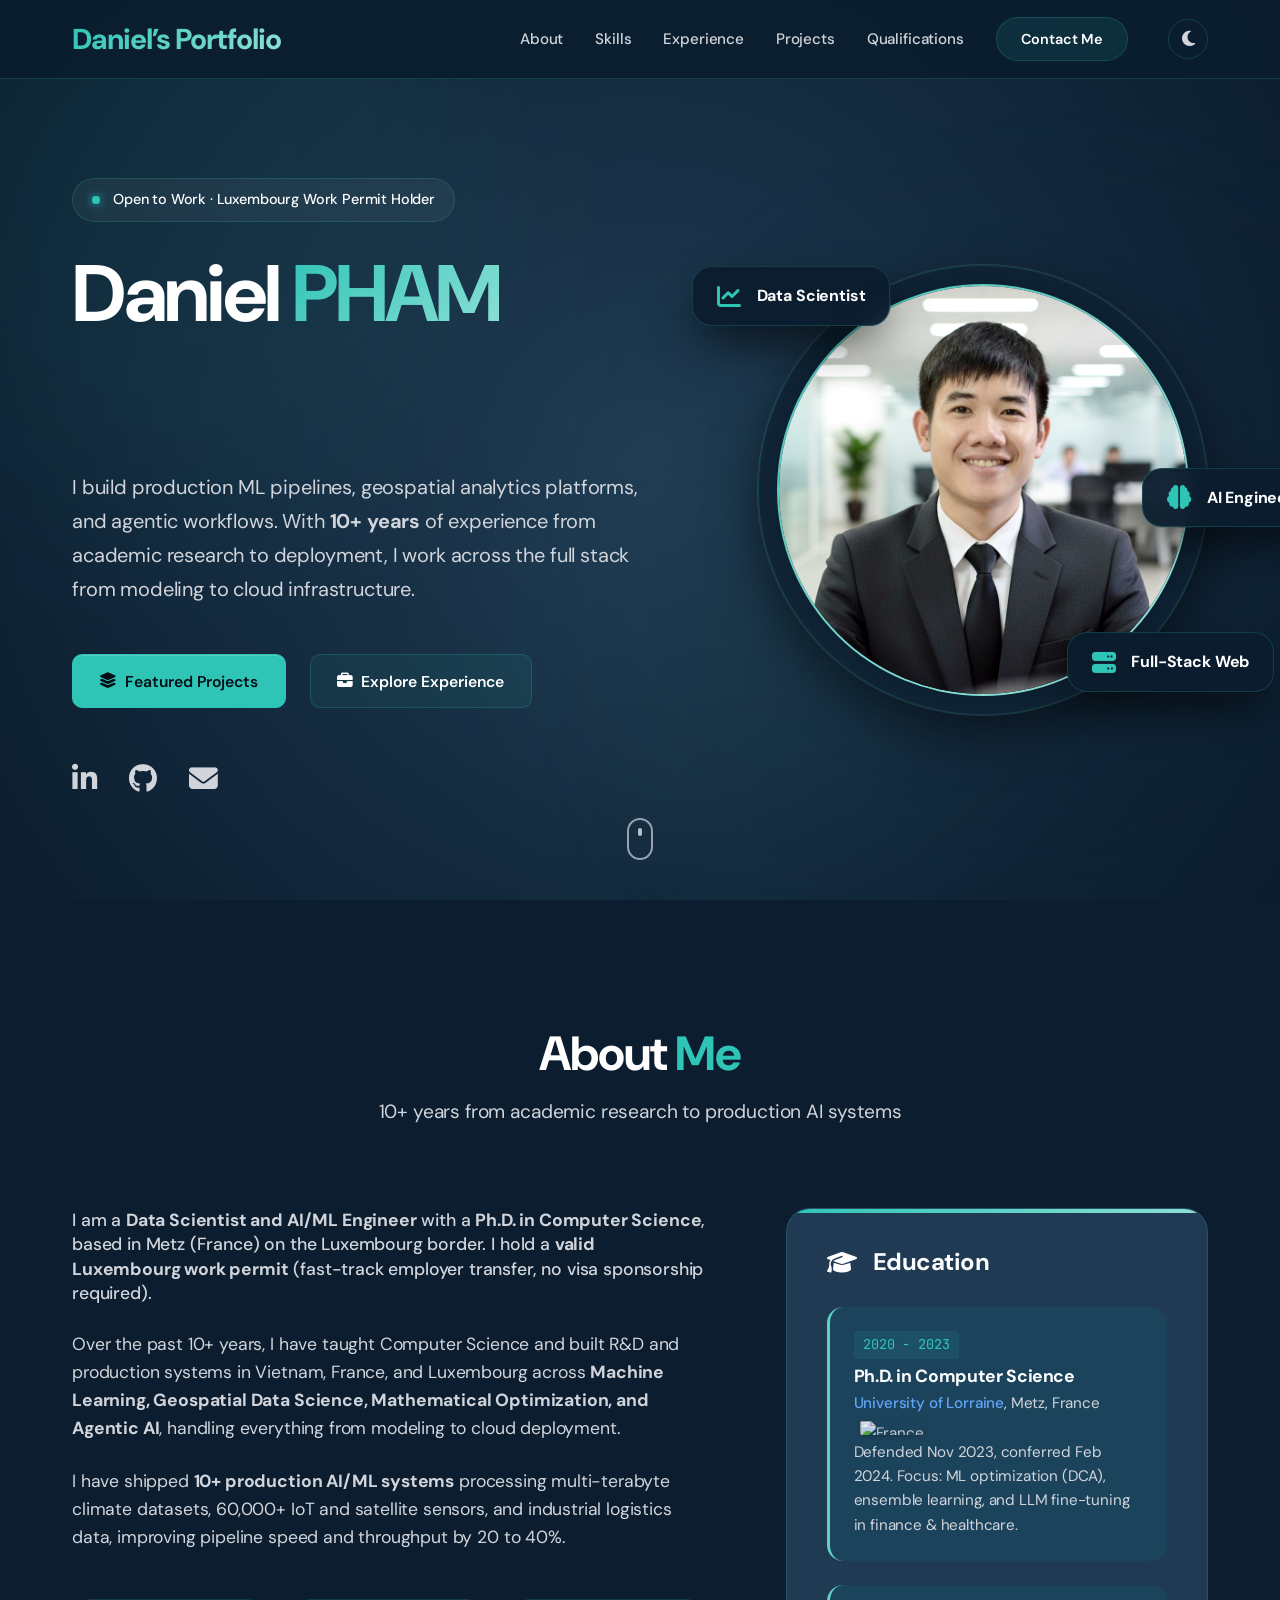
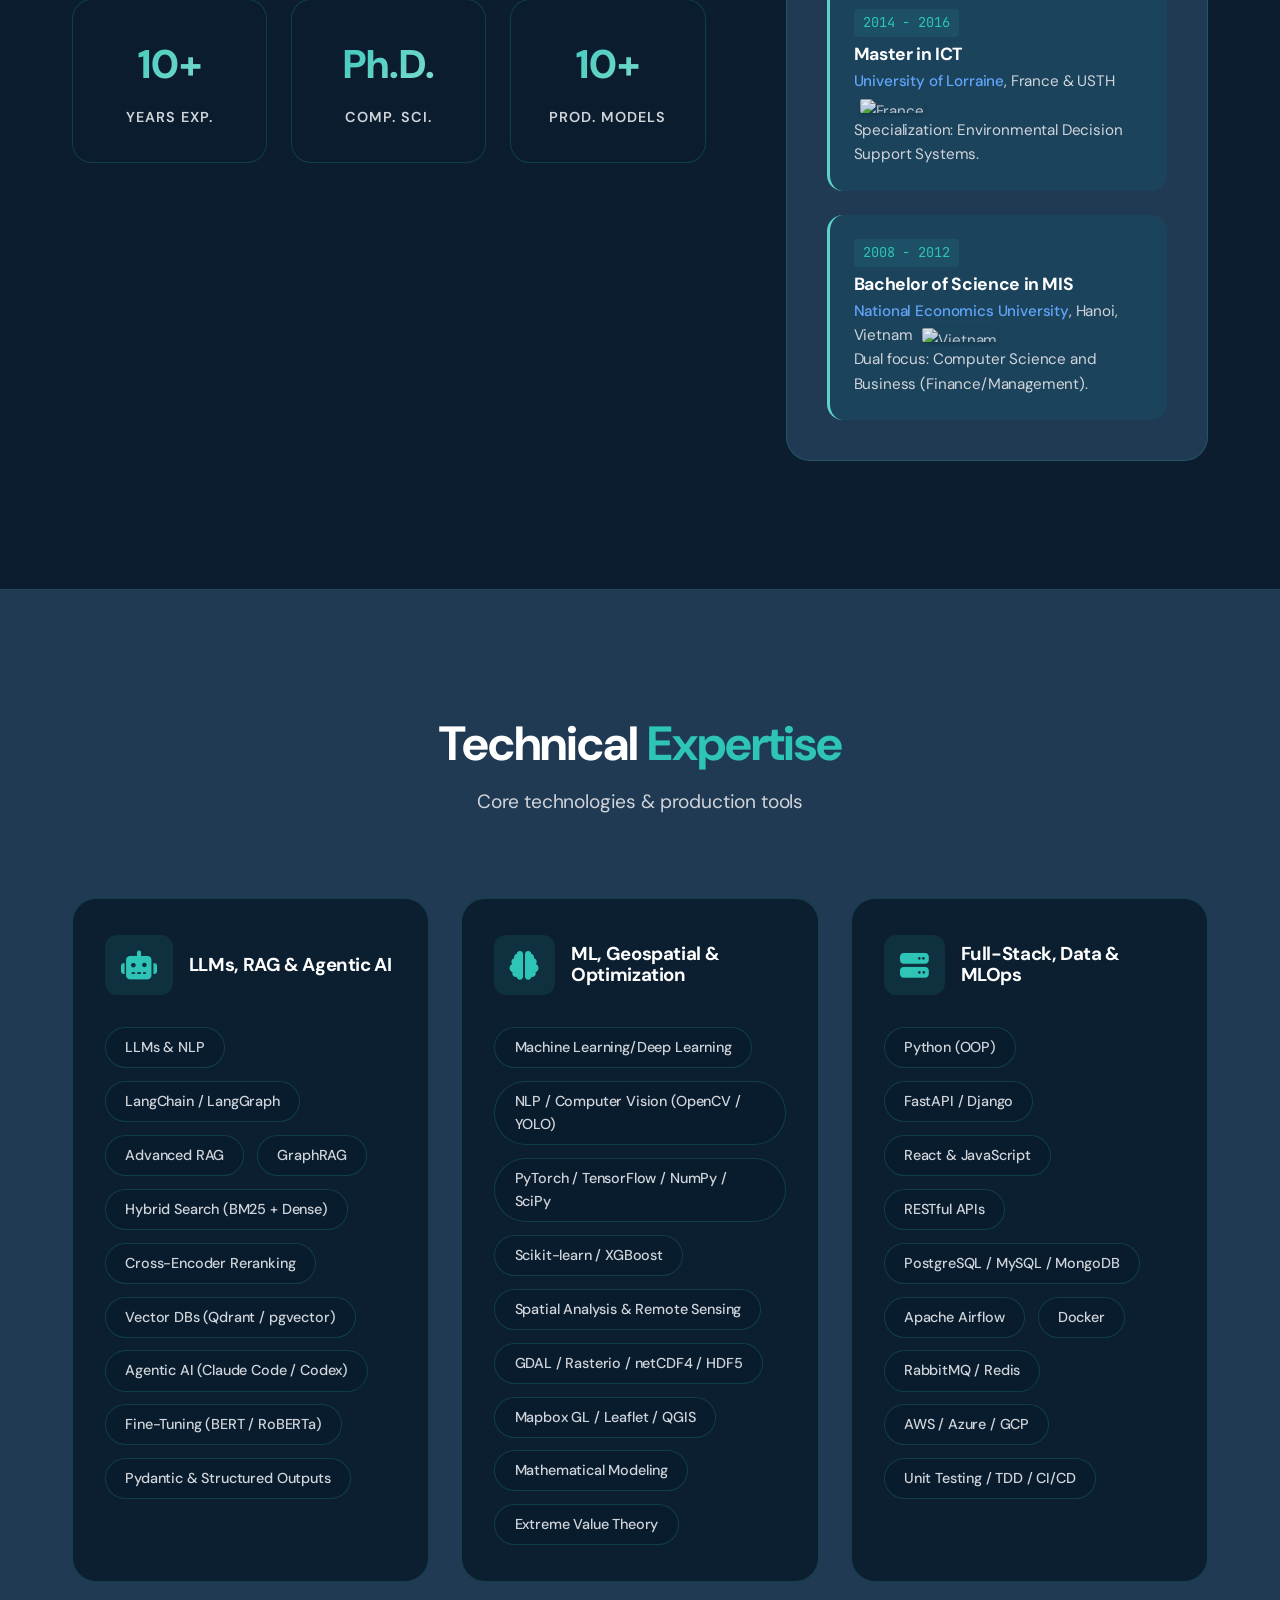
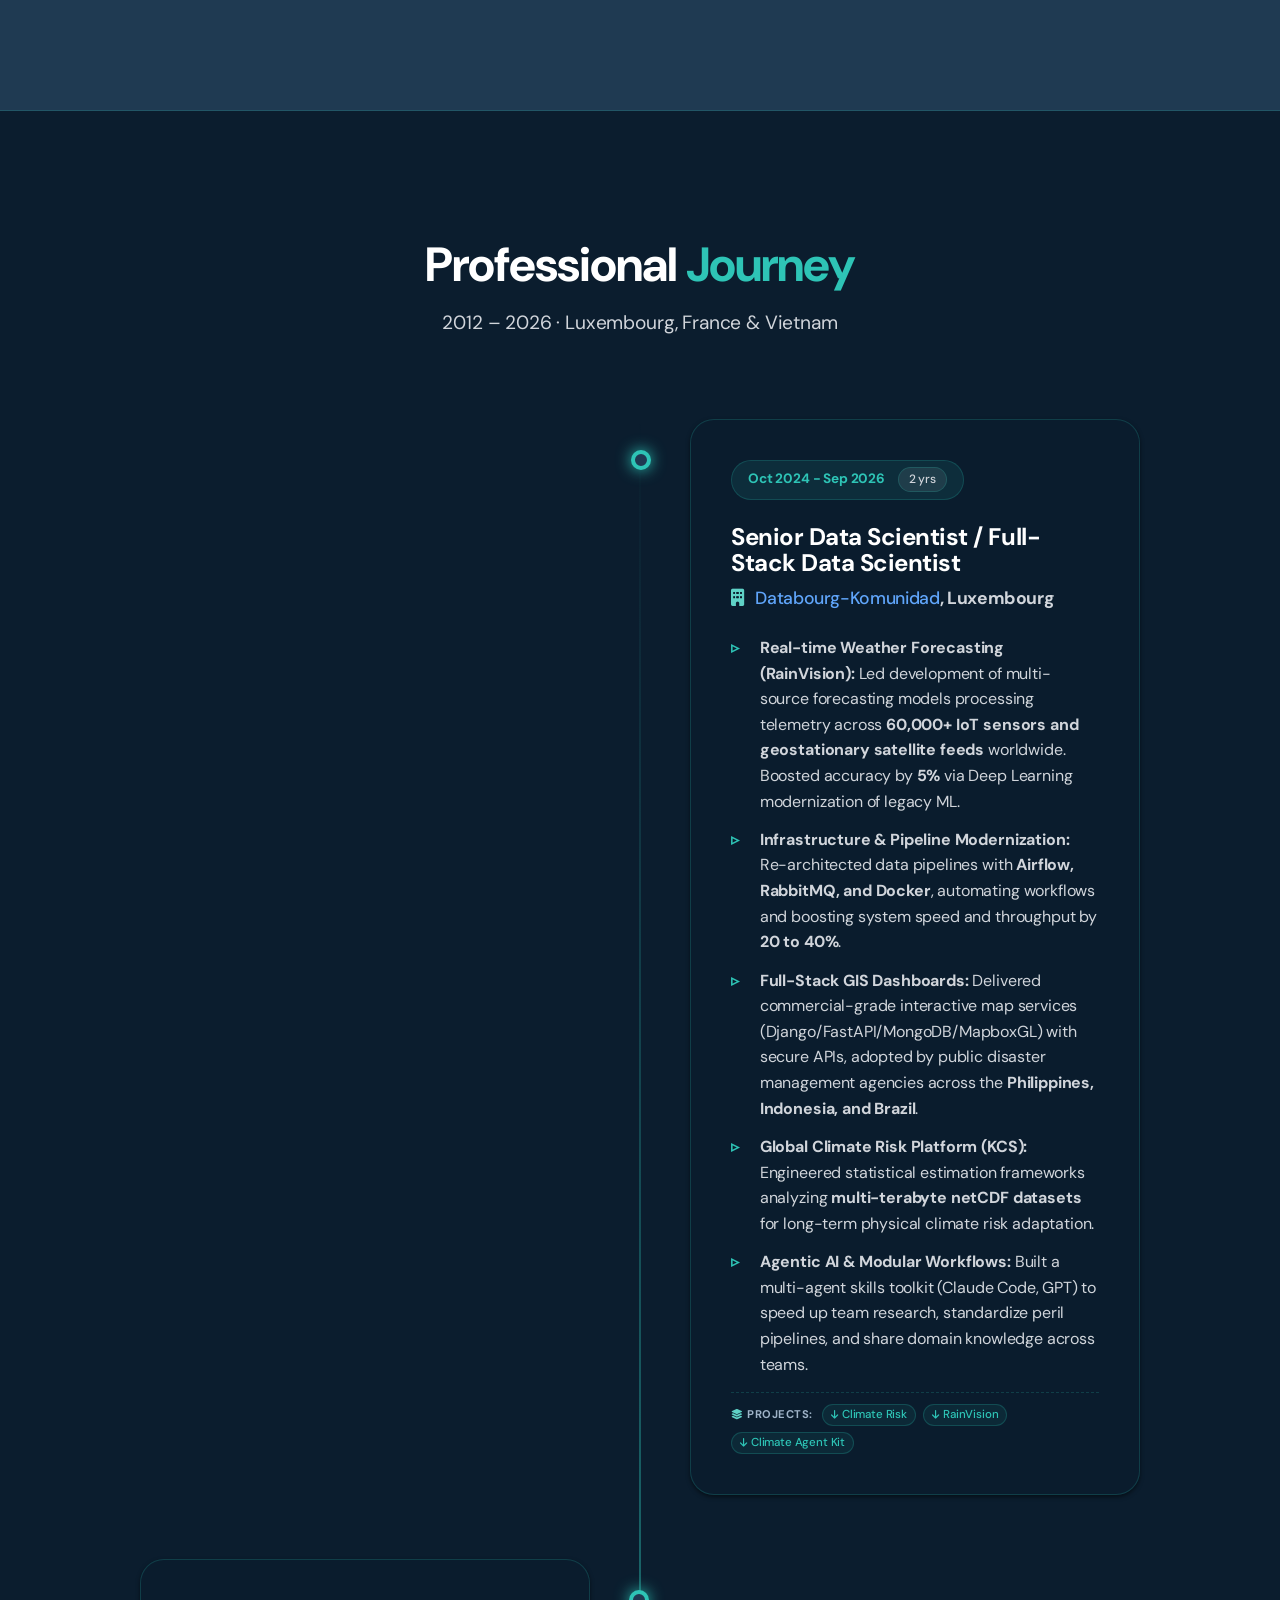
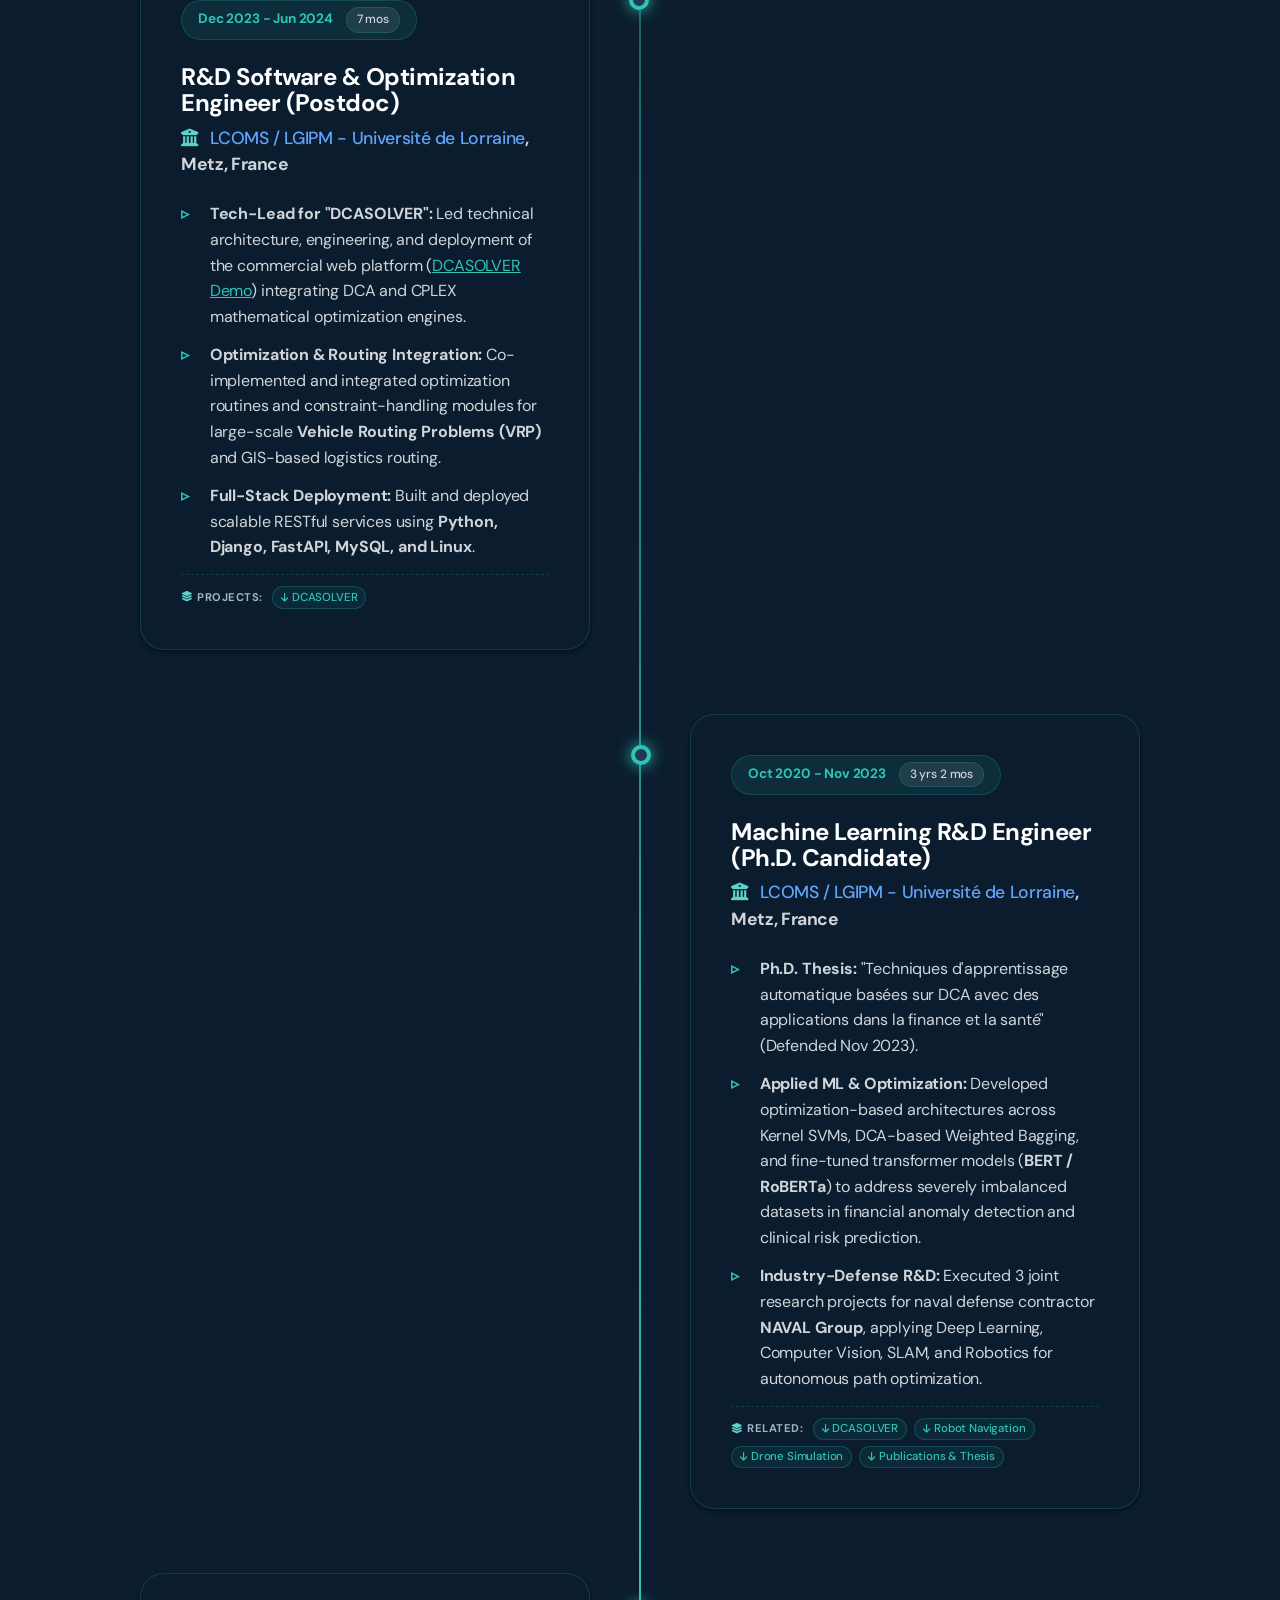
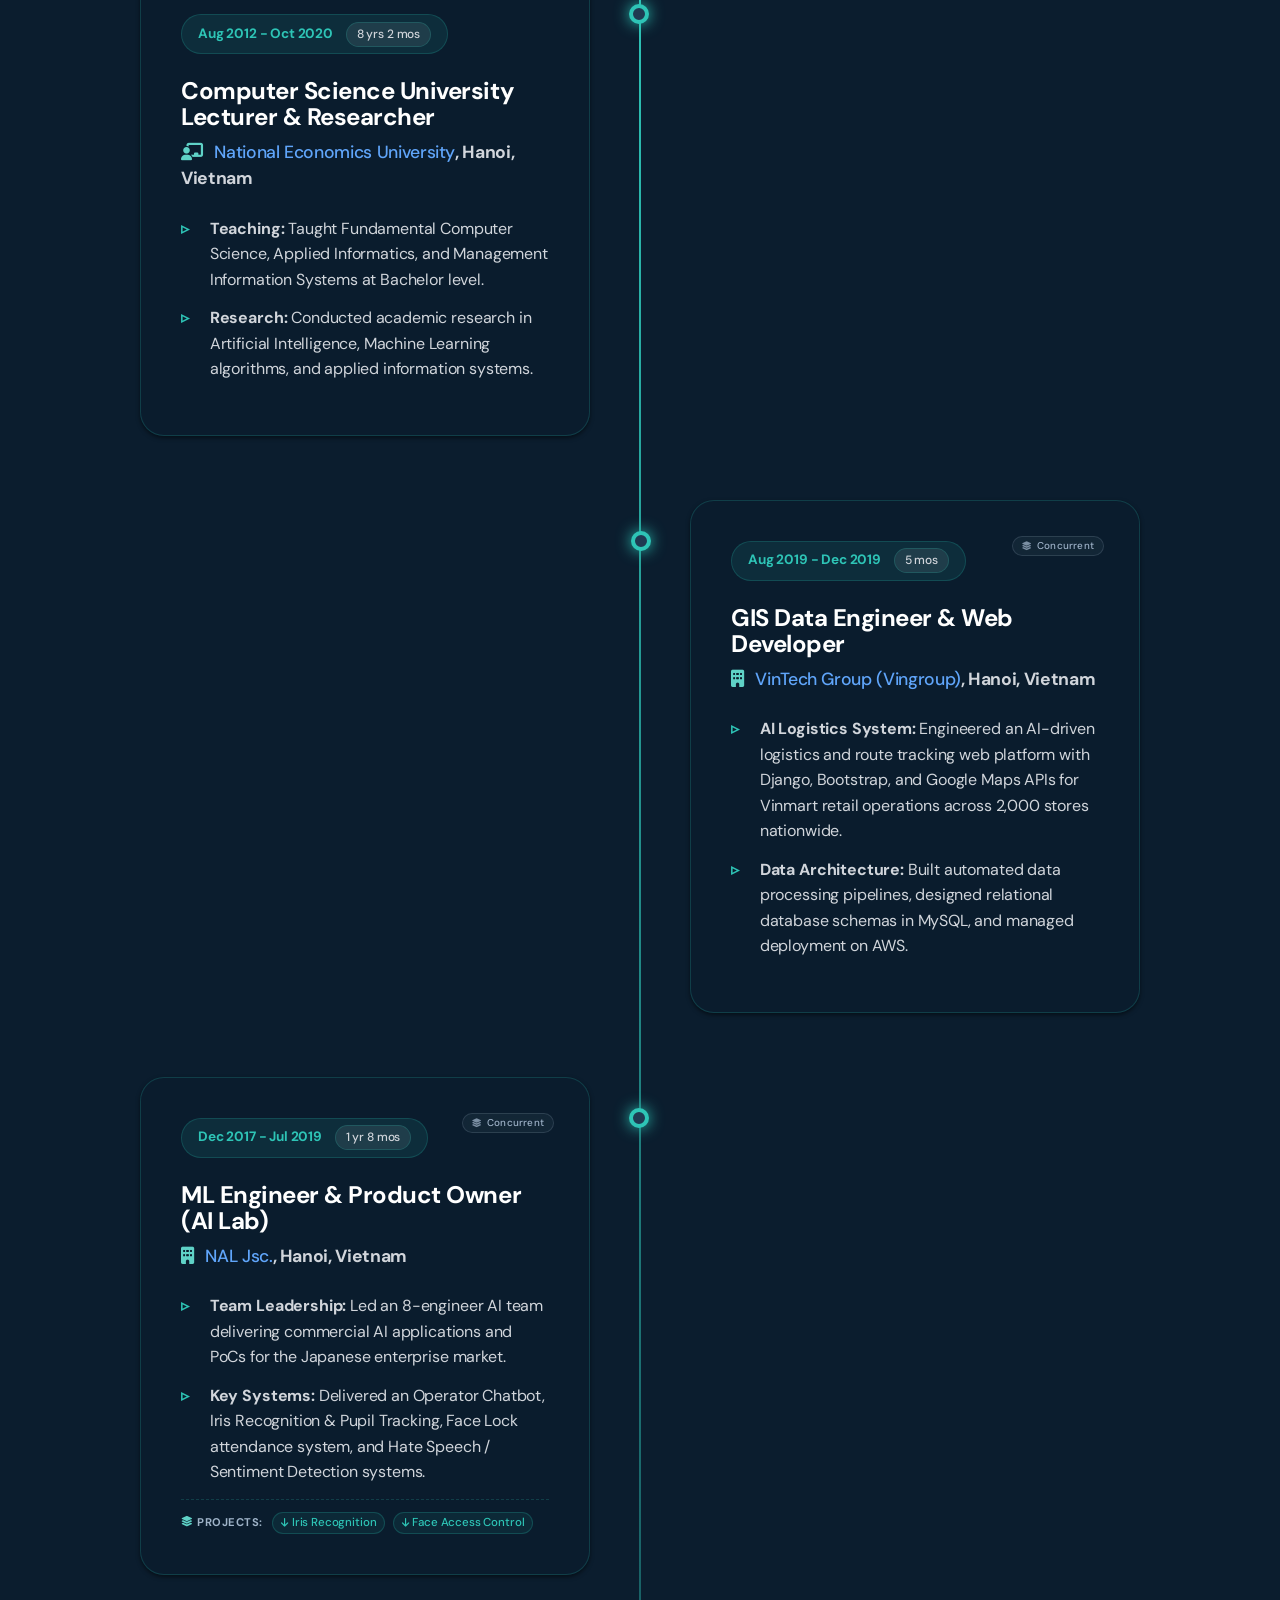
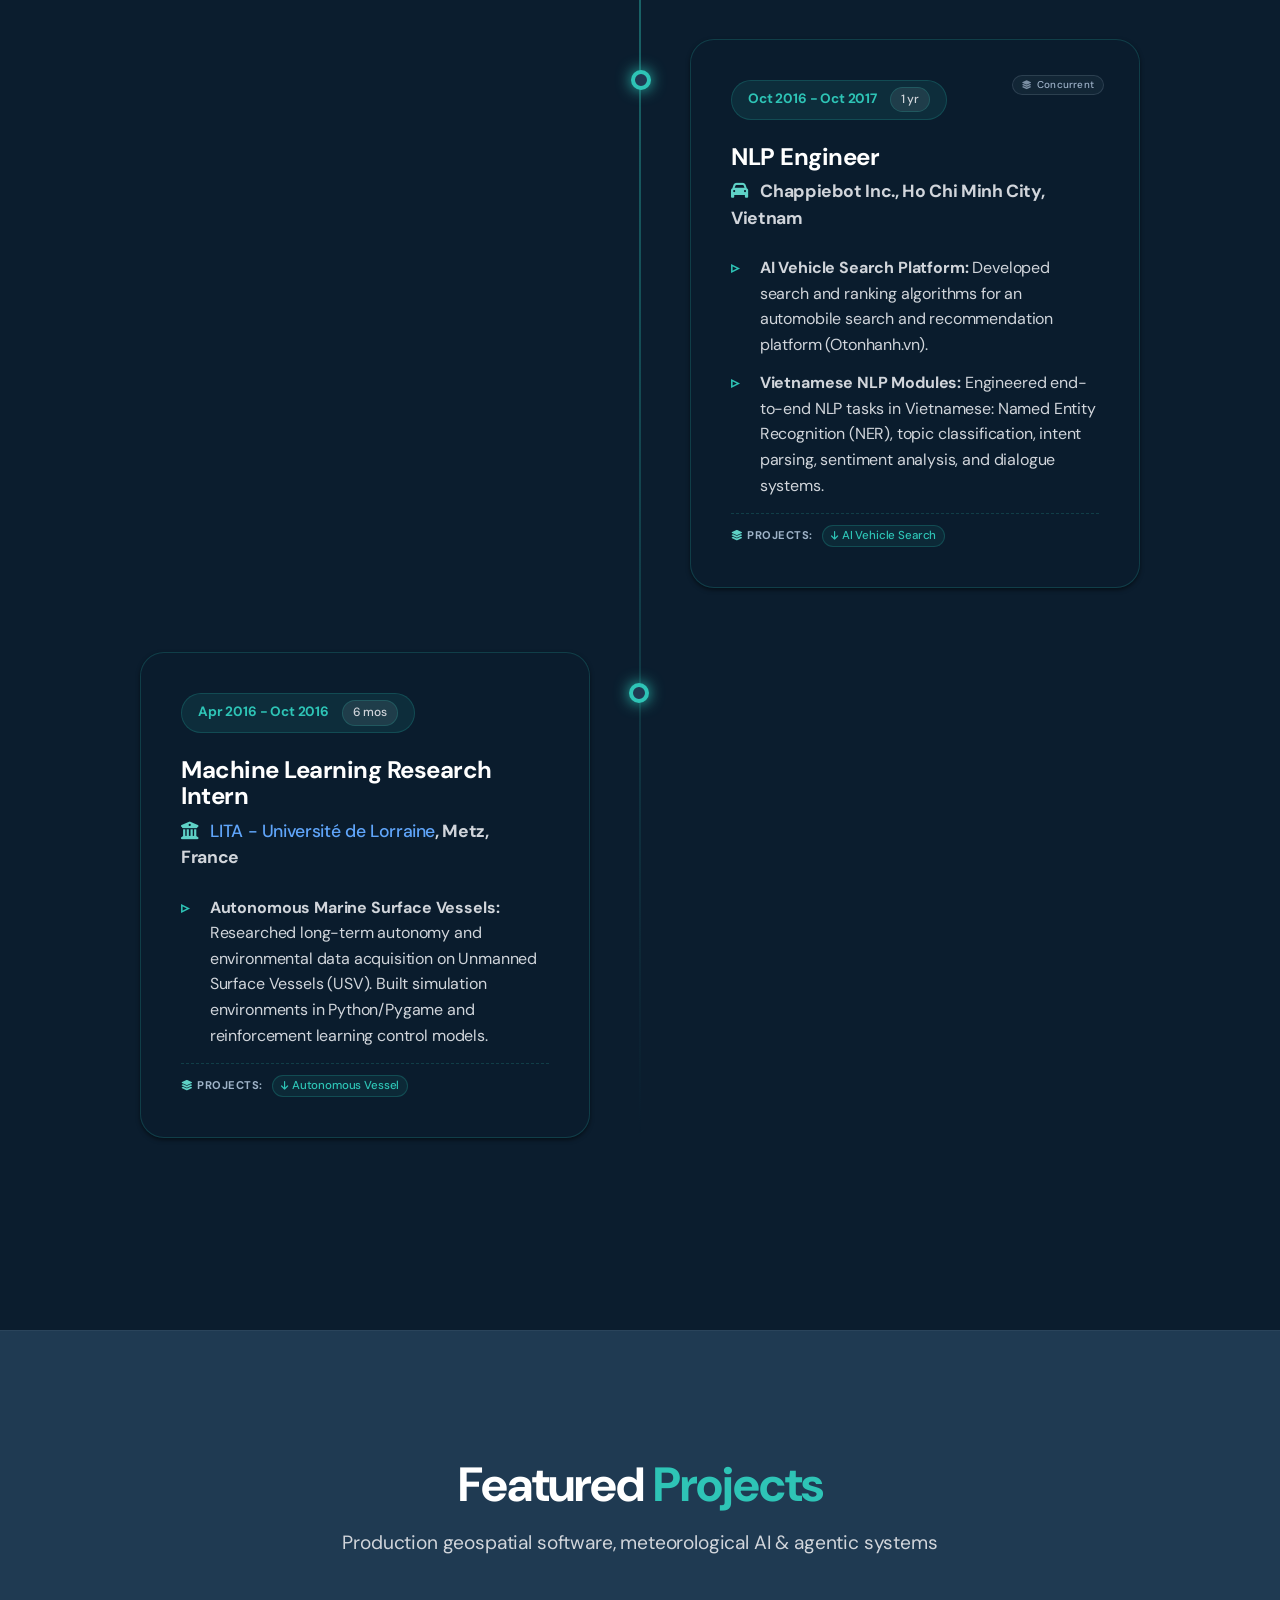
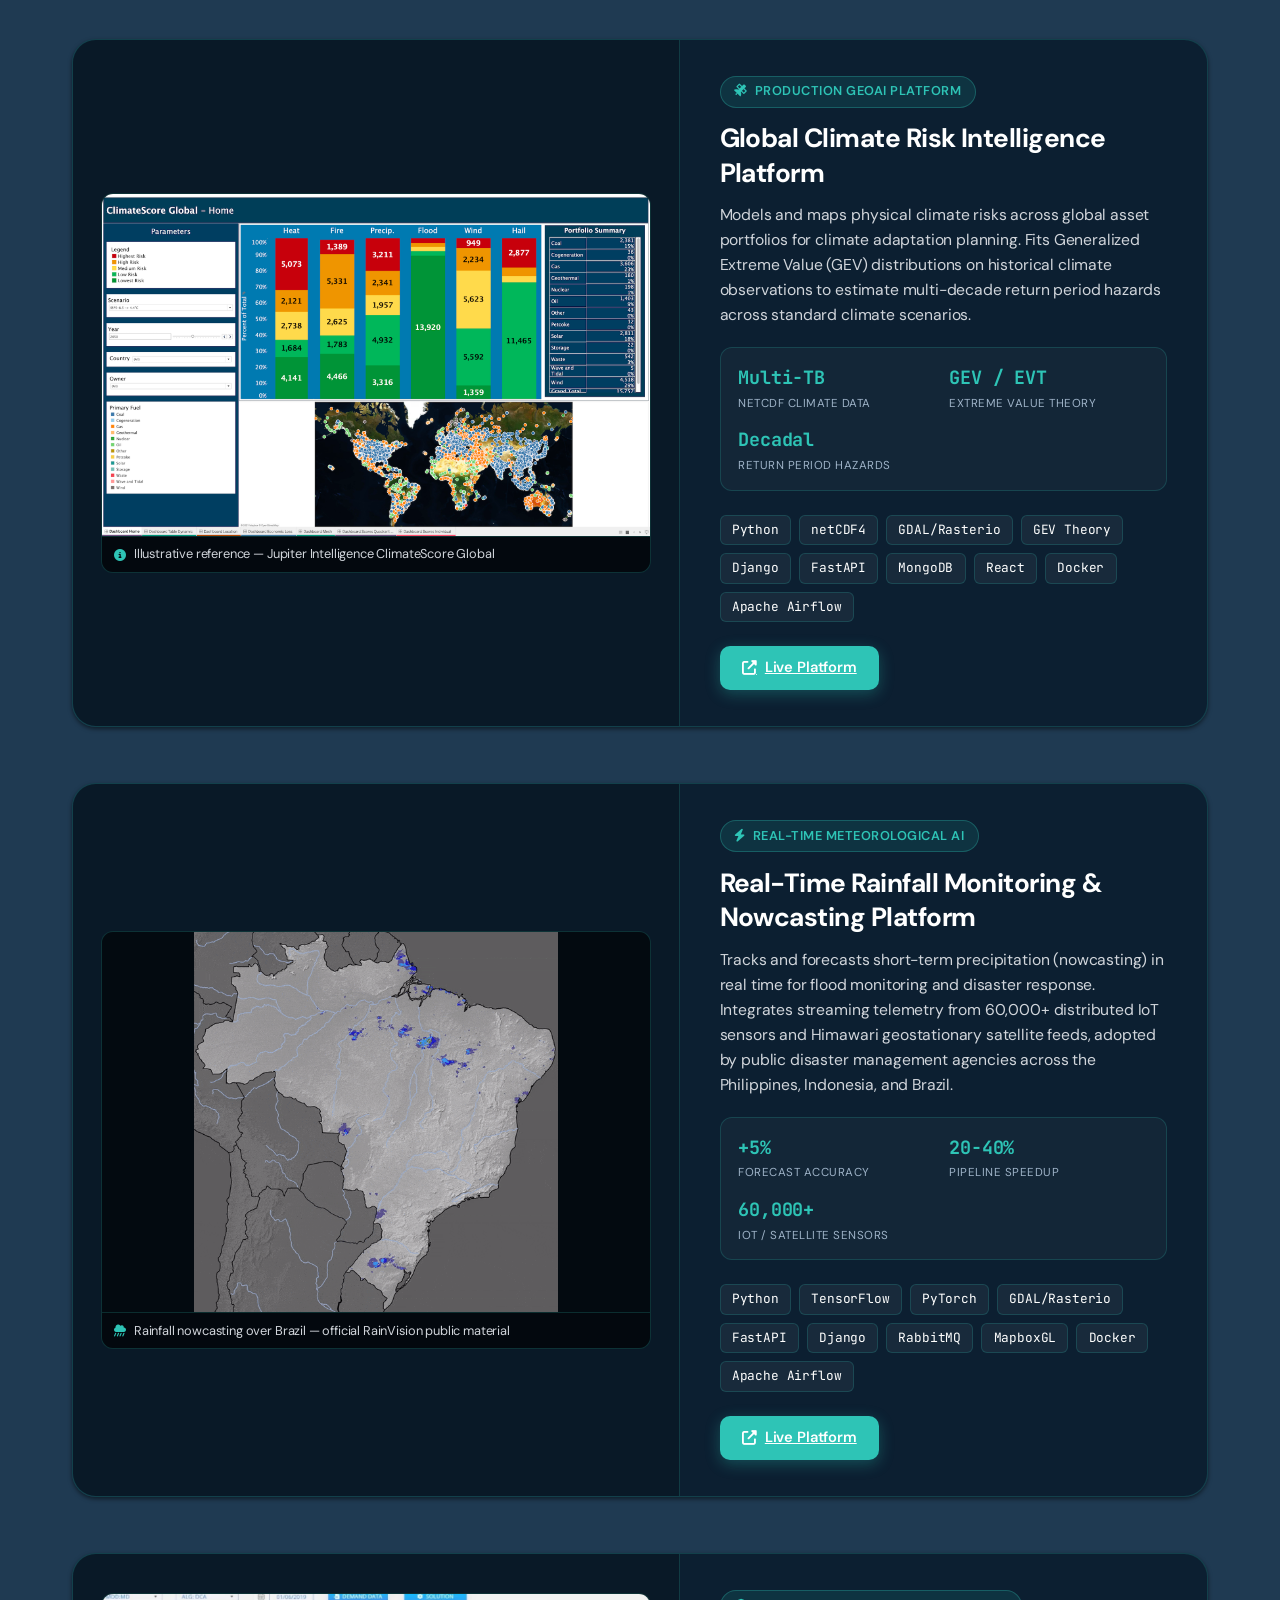
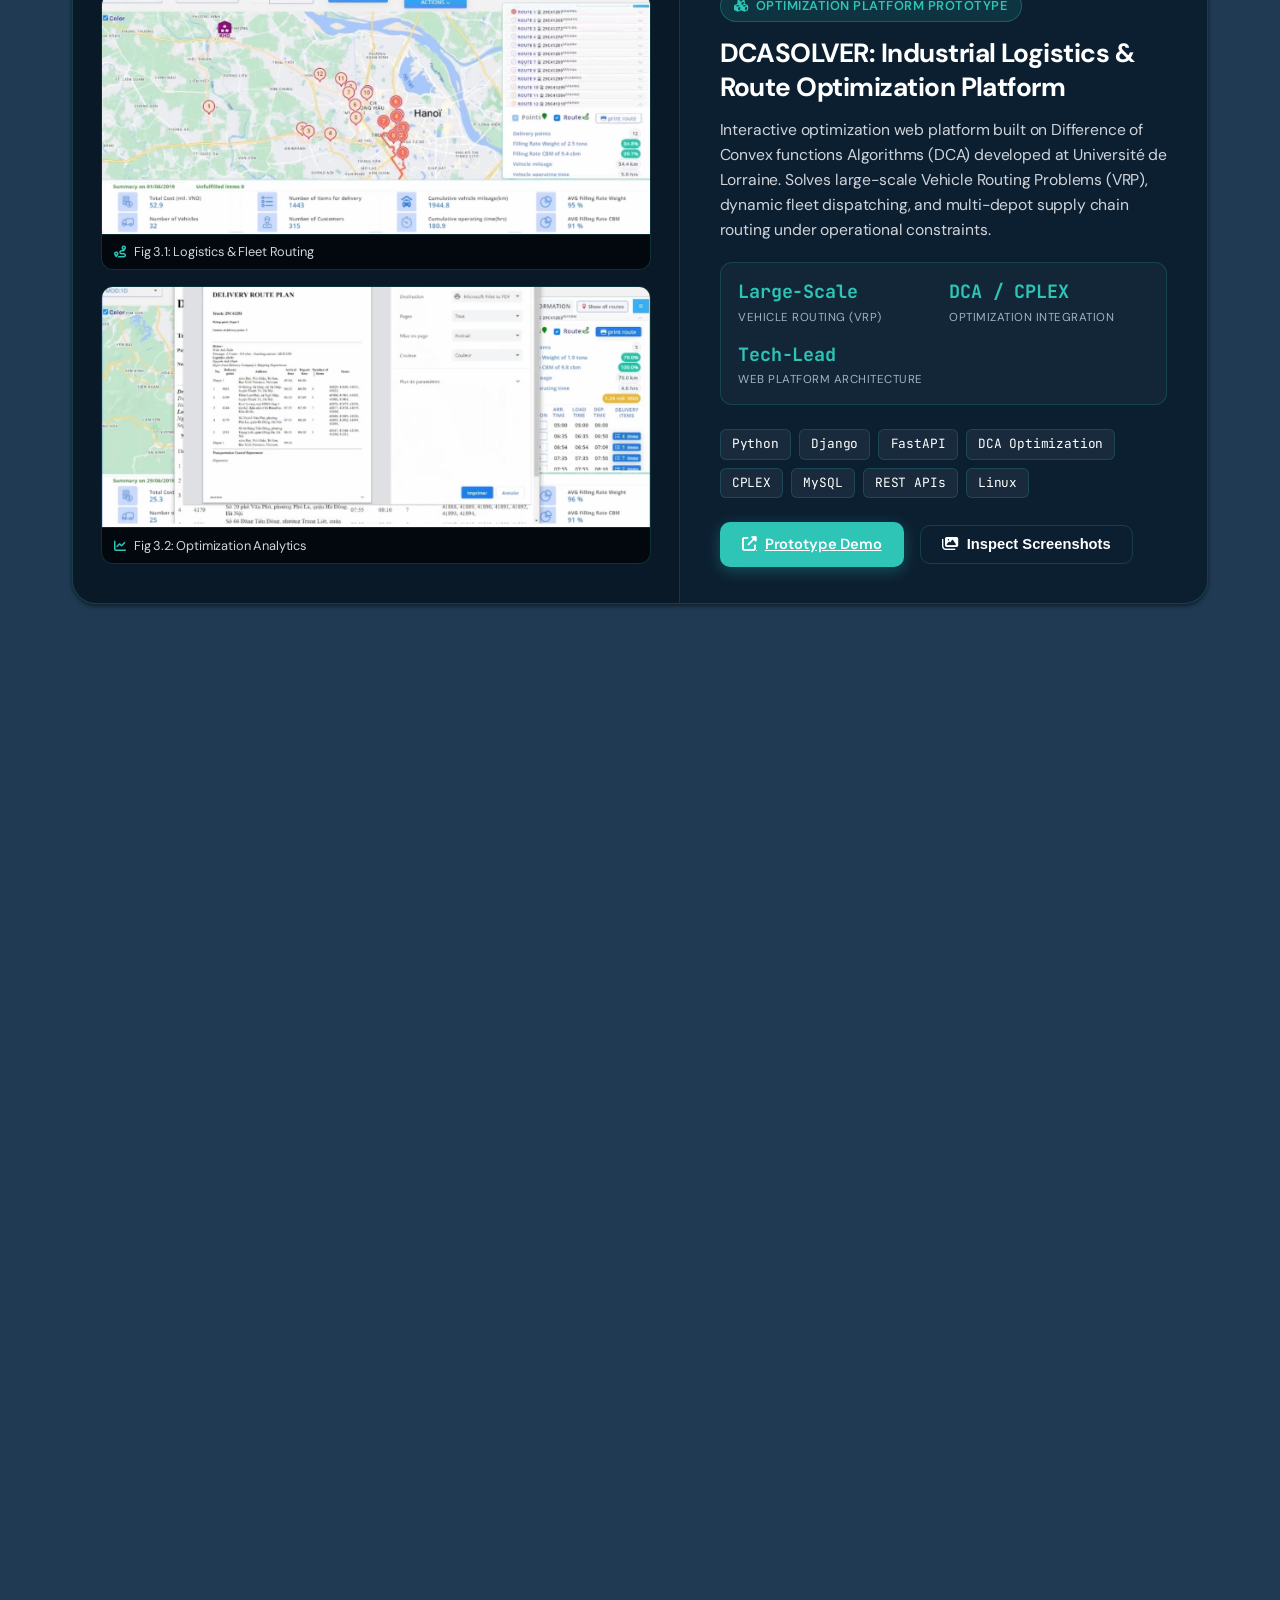
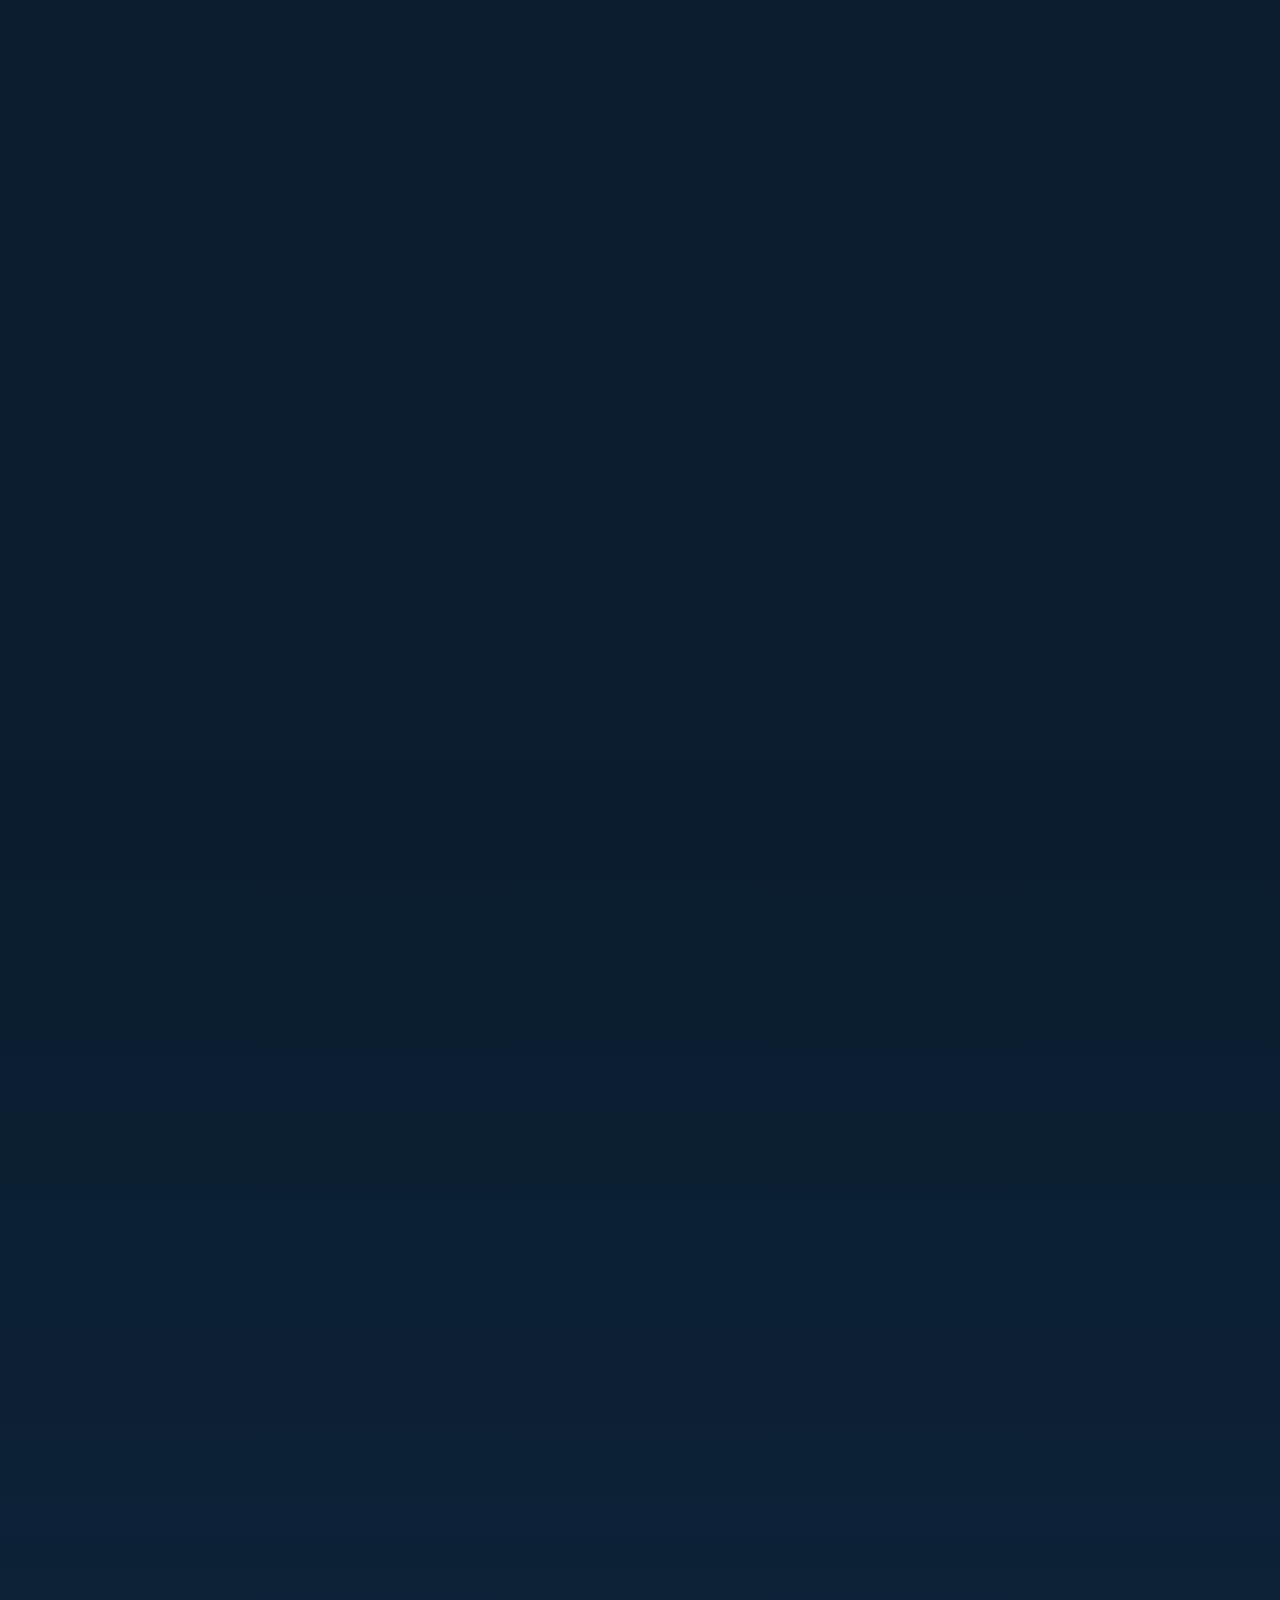
==== commit 24aaf0f3: "refactor: refine professional summary and project descriptions in CV" ====
--- a/index.html
+++ b/index.html
@@ -112,10 +112,9 @@
                         <span id="typing-text"></span>
                     </h2>
                     <p class="hero-desc">
-                        I transform complex scientific and business challenges into scalable production AI systems. With
-                        <strong>10+ years</strong> of experience bridging theoretical research and enterprise
-                        deployment, I engineer high-throughput ML pipelines, geospatial analytics platforms, and agentic
-                        workflows.
+                        I build production ML pipelines, geospatial analytics platforms, and agentic workflows. With
+                        <strong>10+ years</strong> of experience from academic research to deployment, I work across the
+                        full stack from modeling to cloud infrastructure.
                     </p>
                     <div class="hero-btns">
                         <a href="#projects" class="btn-primary"><i class="fas fa-layer-group"></i> Featured Projects</a>
@@ -164,27 +163,27 @@
             <div class="container">
                 <div class="section-header" data-aos="fade-up">
                     <h2 class="section-title">About <span class="text-accent">Me</span></h2>
-                    <p class="section-subtitle">Passionate about building scalable AI solutions</p>
+                    <p class="section-subtitle">10+ years from academic research to production AI systems</p>
                 </div>
 
                 <div class="about-grid">
                     <div class="about-content" data-aos="fade-right">
                         <p class="lead-text">
-                            I am a <strong>Data Scientist &amp; AI/ML Engineer</strong> with a <strong>Ph.D. in Computer
-                                Science</strong> and a strong commitment to product-driven AI development. Based in Metz
-                            (France) on the Luxembourg border, I hold a <strong>valid Luxembourg work permit</strong>
-                            (fast-track employer transfer, no visa sponsorship required).
+                            I am a <strong>Data Scientist and AI/ML Engineer</strong> with a <strong>Ph.D. in Computer
+                                Science</strong>, based in Metz (France) on the Luxembourg border. I hold a <strong>valid
+                                Luxembourg work permit</strong> (fast-track employer transfer, no visa sponsorship
+                            required).
                         </p>
                         <p>
-                            My journey spans over a decade, from lecturing on Computer Science to building and leading
-                            R&amp;D systems in Vietnam, France, and Luxembourg. I specialize in <strong>Machine
-                                Learning, Geospatial Data Science, Mathematical Optimization, and Agentic AI</strong>,
-                            taking full end-to-end accountability from scientific modeling to cloud deployment.
+                            Over the past 10+ years, I have taught Computer Science and built R&amp;D and production
+                            systems in Vietnam, France, and Luxembourg across <strong>Machine Learning, Geospatial Data
+                                Science, Mathematical Optimization, and Agentic AI</strong>, handling everything from
+                            modeling to cloud deployment.
                         </p>
                         <p>
-                            I have engineered <strong>10+ production AI/ML systems</strong> processing multi-terabyte
-                            environmental datasets, 60,000+ IoT/satellite sensors, and automated industrial logistics,
-                            consistently boosting operational efficiency and system throughput by 20 to 40%.
+                            I have shipped <strong>10+ production AI/ML systems</strong> processing multi-terabyte
+                            climate datasets, 60,000+ IoT and satellite sensors, and industrial logistics data,
+                            improving pipeline speed and throughput by 20 to 40%.
                         </p>
 
                         <div class="stats-grid">
@@ -311,7 +310,7 @@
             <div class="container">
                 <div class="section-header" data-aos="fade-up">
                     <h2 class="section-title">Professional <span class="text-accent">Journey</span></h2>
-                    <p class="section-subtitle">My career path and engineering achievements</p>
+                    <p class="section-subtitle">2012 – 2026 &middot; Luxembourg, France &amp; Vietnam</p>
                 </div>
 
                 <div class="timeline">
@@ -340,9 +339,9 @@
                                 <li><strong>Global Climate Risk Platform (KCS):</strong> Engineered statistical
                                     estimation frameworks analyzing <strong>multi-terabyte netCDF datasets</strong> for
                                     long-term physical climate risk adaptation.</li>
-                                <li><strong>Agentic AI &amp; Modular Workflows:</strong> Designed a custom multi-agent
-                                    skills architecture (Claude Code, GPT) to accelerate team research delivery,
-                                    streamline peril pipelines, and automate domain knowledge sharing.</li>
+                                <li><strong>Agentic AI &amp; Modular Workflows:</strong> Built a multi-agent skills
+                                    toolkit (Claude Code, GPT) to speed up team research, standardize peril pipelines,
+                                    and share domain knowledge across teams.</li>
                             </ul>
                             <div class="timeline-project-links">
                                 <span class="timeline-link-label"><i class="fas fa-layer-group"></i> Projects:</span>
@@ -498,9 +497,8 @@
                             <h4 class="company-name"><i class="fas fa-car"></i> Chappiebot Inc., Ho Chi Minh City,
                                 Vietnam</h4>
                             <ul class="job-desc">
-                                <li><strong>AI Vehicle Search Platform:</strong> Developed core search algorithms and
-                                    intelligent discovery pipelines for an AI-powered automobile search and
-                                    recommendation platform (Otonhanh.vn).</li>
+                                <li><strong>AI Vehicle Search Platform:</strong> Developed search and ranking algorithms
+                                    for an automobile search and recommendation platform (Otonhanh.vn).</li>
                                 <li><strong>Vietnamese NLP Modules:</strong> Engineered end-to-end NLP tasks in
                                     Vietnamese: Named Entity Recognition (NER), topic classification, intent parsing,
                                     sentiment analysis, and dialogue systems.</li>
@@ -590,11 +588,10 @@
                                 </div>
                                 <h3 class="showcase-title">Global Climate Risk Intelligence Platform</h3>
                                 <p class="showcase-desc">
-                                    Assesses, models, and visualizes physical climate risks and extreme environmental
-                                    perils across global multi-asset portfolios to support climate adaptation,
-                                    resilience planning, and multi-hazard decision-making. Fits Generalized Extreme
-                                    Value (GEV) distributions on historical climate observations to quantify
-                                    multi-decade return period hazards across standardized climate scenarios.
+                                    Models and maps physical climate risks across global asset portfolios for climate
+                                    adaptation planning. Fits Generalized Extreme Value (GEV) distributions on historical
+                                    climate observations to estimate multi-decade return period hazards across standard
+                                    climate scenarios.
                                 </p>
                                 <div class="showcase-metrics">
                                     <div class="metric-item">
@@ -664,12 +661,10 @@
                                 </div>
                                 <h3 class="showcase-title">Real-Time Rainfall Monitoring & Nowcasting Platform</h3>
                                 <p class="showcase-desc">
-                                    Delivers high-resolution, real-time precipitation tracking and short-term
-                                    forecasting (nowcasting) to support meteorological monitoring, disaster
-                                    preparedness, and proactive decision-making. Integrates streaming telemetry from
-                                    60,000+ distributed IoT sensors and Himawari geostationary satellite feeds, adopted
-                                    by public disaster management agencies across the Philippines, Indonesia, and
-                                    Brazil.
+                                    Tracks and forecasts short-term precipitation (nowcasting) in real time for flood
+                                    monitoring and disaster response. Integrates streaming telemetry from 60,000+
+                                    distributed IoT sensors and Himawari geostationary satellite feeds, adopted by
+                                    public disaster management agencies across the Philippines, Indonesia, and Brazil.
                                 </p>
                                 <div class="showcase-metrics">
                                     <div class="metric-item">
@@ -748,9 +743,9 @@
                                     Platform</h3>
                                 <p class="showcase-desc">
                                     Interactive optimization web platform built on Difference of Convex functions
-                                    Algorithms (DCA) developed at Université de Lorraine. Solves complex, large-scale
-                                    Vehicle Routing Problems (VRP), dynamic fleet dispatching, and multi-depot supply
-                                    chain routing under strict real-world operational constraints.
+                                    Algorithms (DCA) developed at Université de Lorraine. Solves large-scale Vehicle
+                                    Routing Problems (VRP), dynamic fleet dispatching, and multi-depot supply chain
+                                    routing under operational constraints.
                                 </p>
                                 <div class="showcase-metrics">
                                     <div class="metric-item">
@@ -822,9 +817,8 @@
                             </div>
                             <h3 class="project-title">Climate Agent Kit</h3>
                             <p class="project-desc">
-                                Internal multi-agent productivity framework designed to accelerate research delivery and
-                                automate peril modeling workflows across the team using specialized sub-agent personas
-                                (Claude Code, custom skills architecture).
+                                Internal multi-agent toolkit built to speed up research and automate peril modeling
+                                workflows across the team using specialized sub-agents (Claude Code, custom skills).
                             </p>
                             <div class="project-tech">
                                 <span>Agentic AI</span>
@@ -955,9 +949,8 @@
                             </div>
                             <h3 class="project-title">Face Access Control System</h3>
                             <p class="project-desc">
-                                Internal enterprise biometric solution automating smart employee check-in, greeting, and
-                                attendance timekeeping using few-shot deep metric learning and real-time camera
-                                streaming.
+                                Internal biometric system automating employee check-in and attendance tracking with
+                                few-shot deep metric learning and live camera streams.
                             </p>
                             <div class="project-tech">
                                 <span>Few-Shot Learning</span>
@@ -976,9 +969,8 @@
                             </div>
                             <h3 class="project-title">AI Vehicle Search Platform</h3>
                             <p class="project-desc">
-                                AI-powered automobile search and discovery platform executing Vietnamese Named Entity
-                                Recognition (NER), intent detection, topic classification, and sentiment analysis at
-                                Otonhanh.vn.
+                                Automobile search platform running Vietnamese Named Entity Recognition (NER), intent
+                                detection, topic classification, and sentiment analysis at Otonhanh.vn.
                             </p>
                             <div class="project-tech">
                                 <span>NLP</span>
@@ -1089,7 +1081,7 @@
 
         <section id="contact" class="section contact-section">
             <div class="container contact-content" data-aos="zoom-in">
-                <h2 class="section-title">Let's <span class="text-accent">Connect</span></h2>
+                <h2 class="section-title">Contact</h2>
                 <p class="contact-text">
                     I am currently open to <strong>Data Scientist</strong>, <strong>Machine Learning / AI
                         Engineer</strong>, and <strong>Data Engineer</strong> roles.
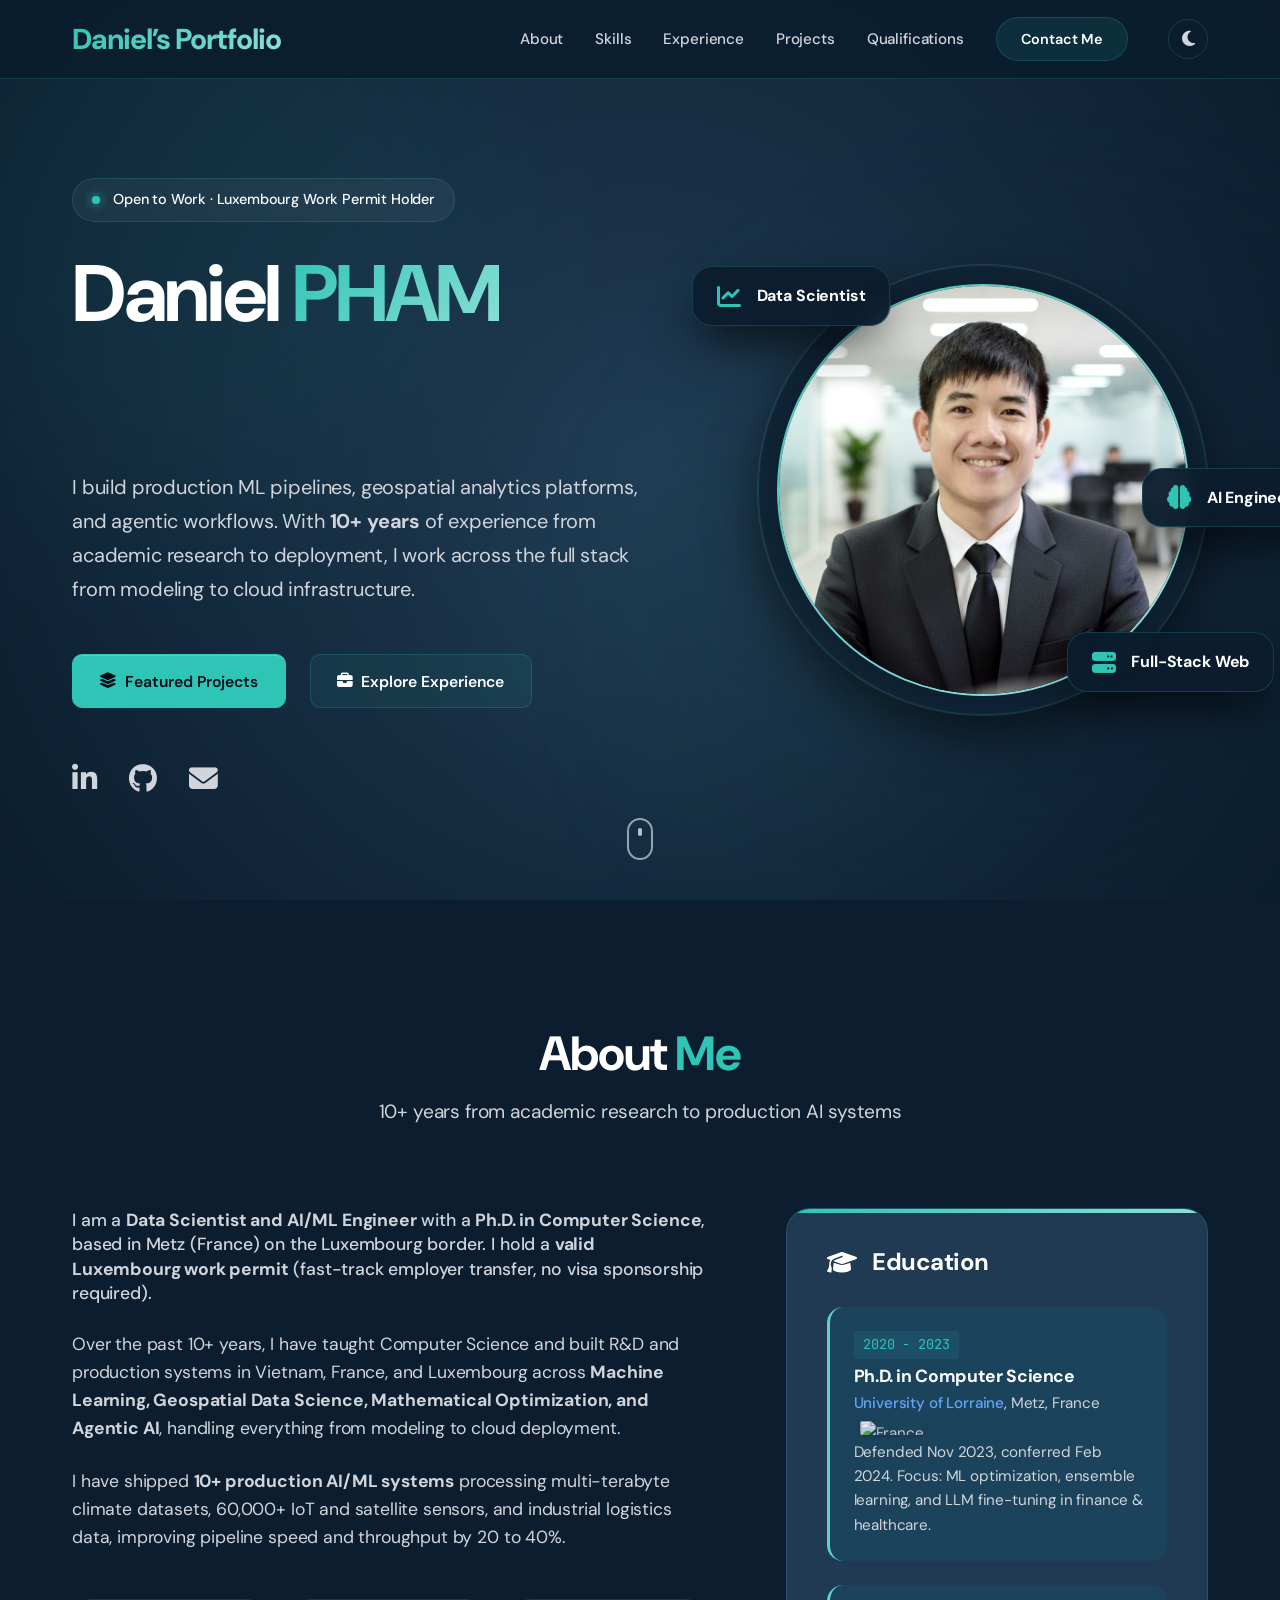
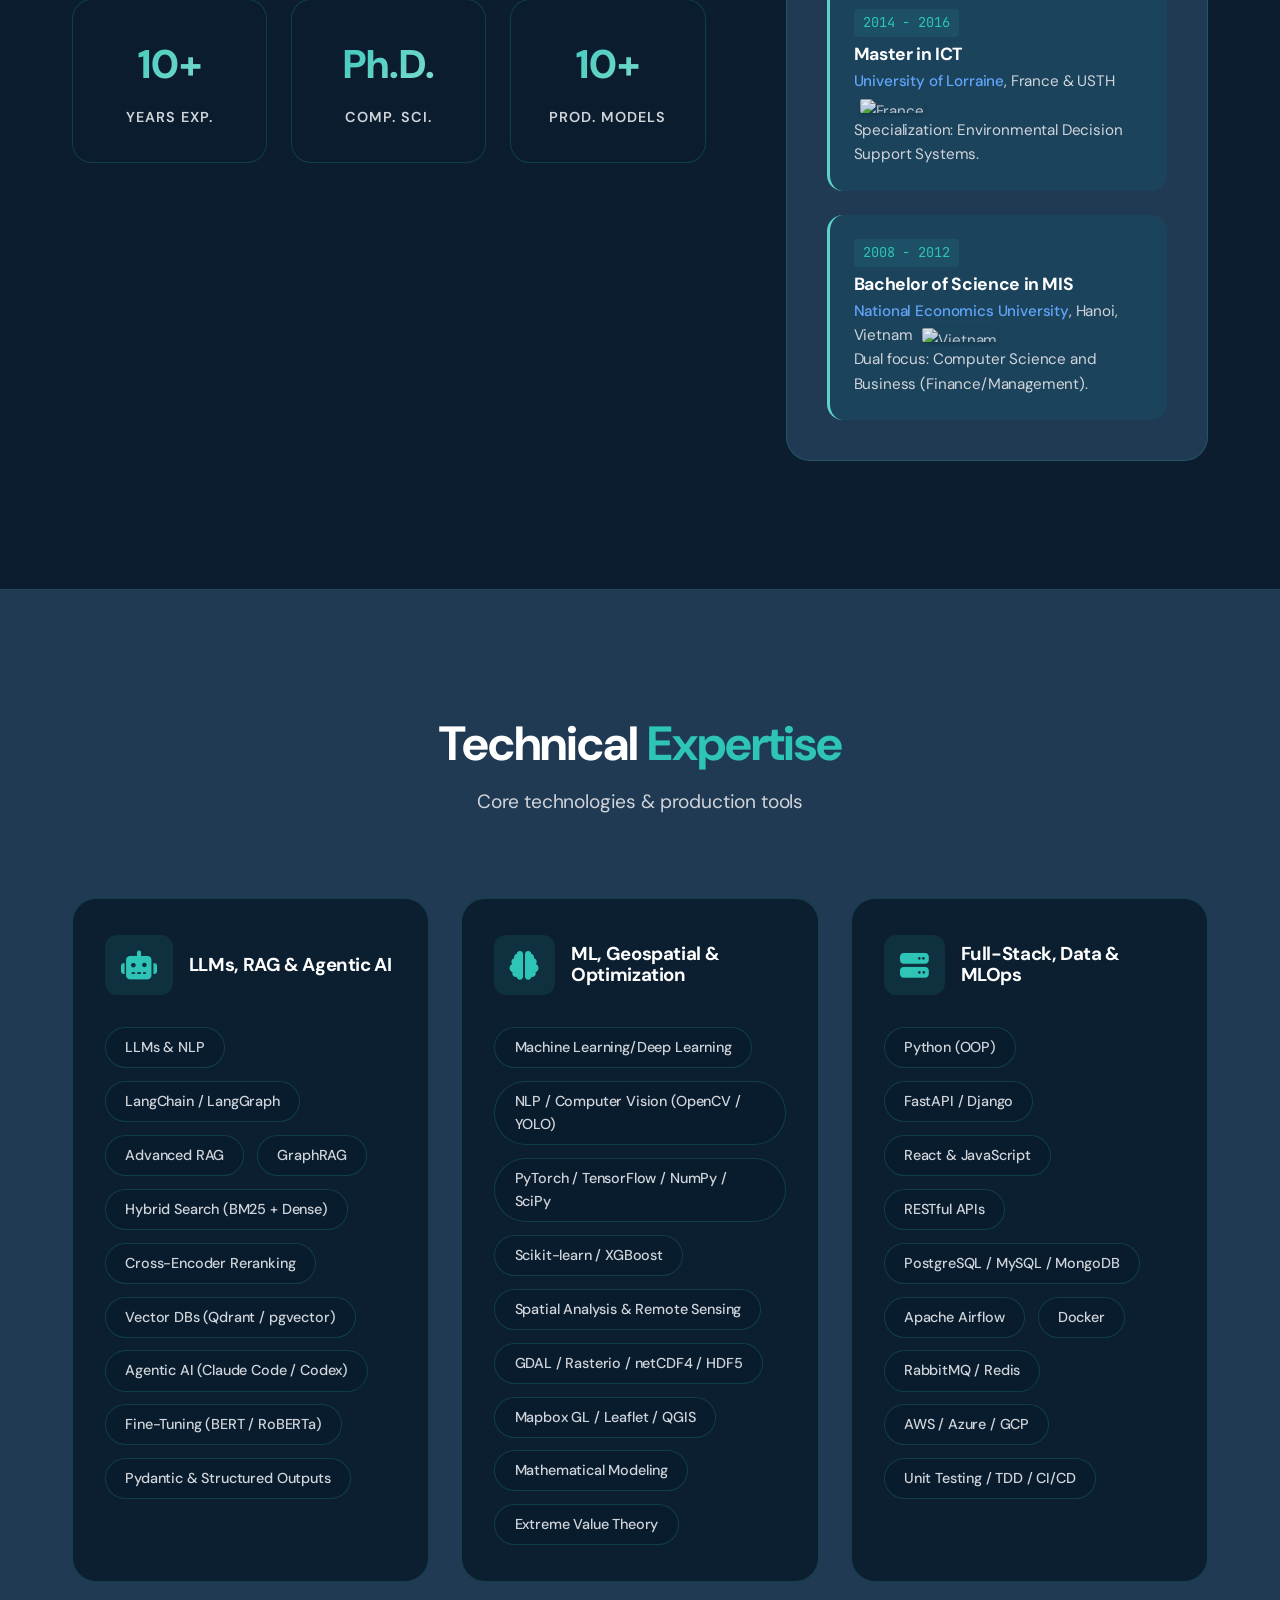
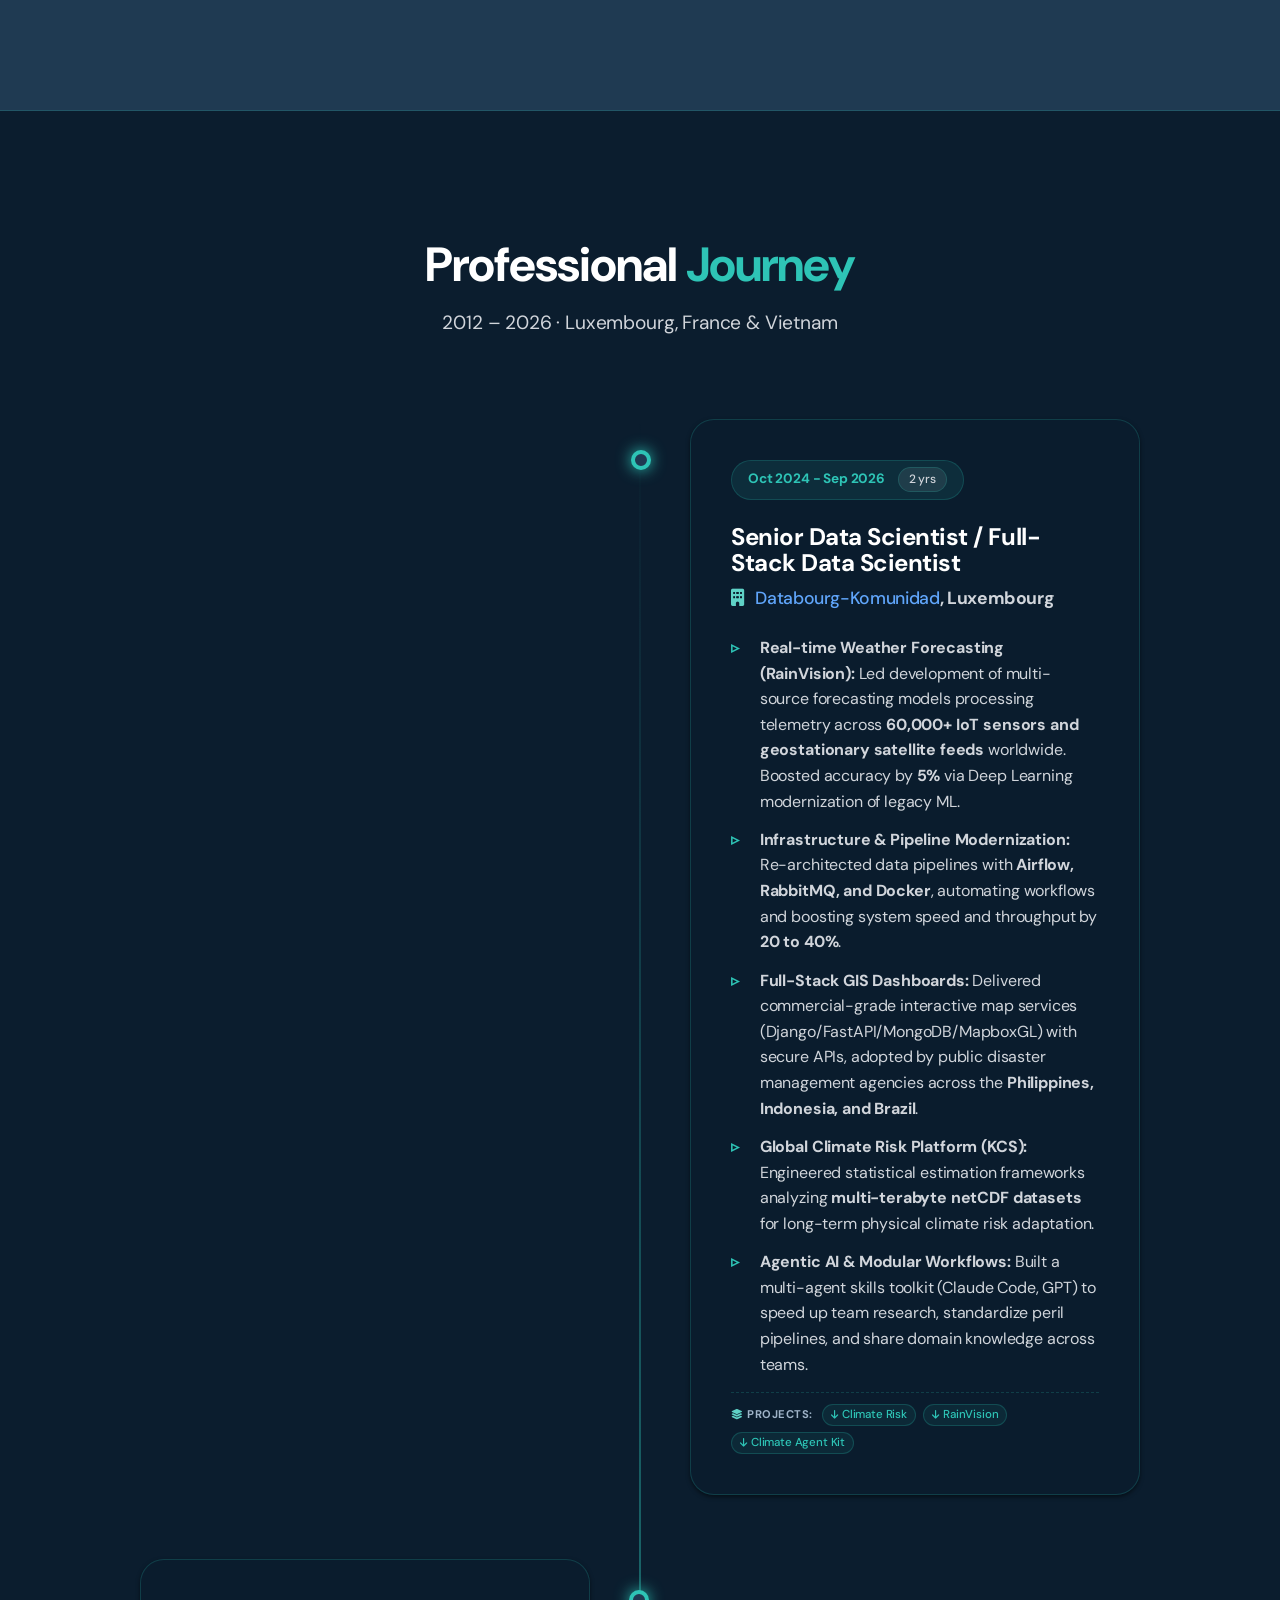
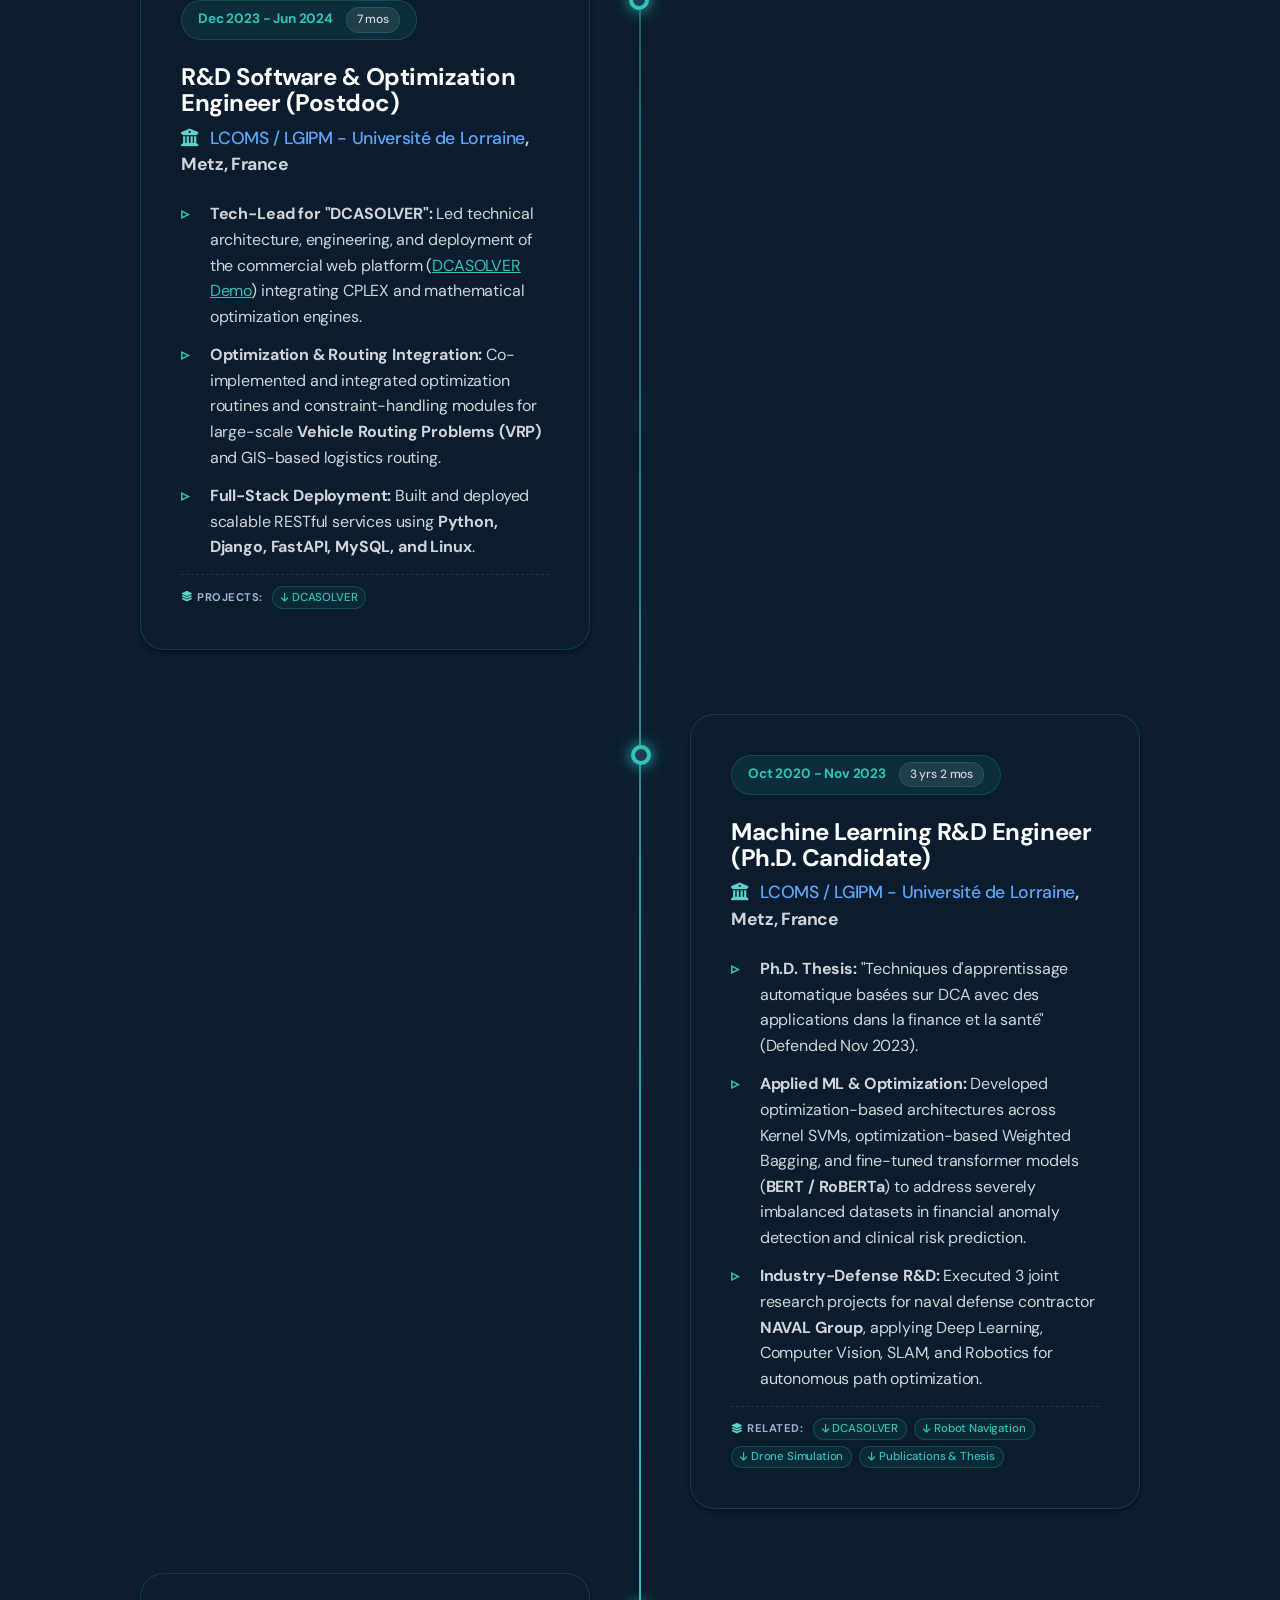
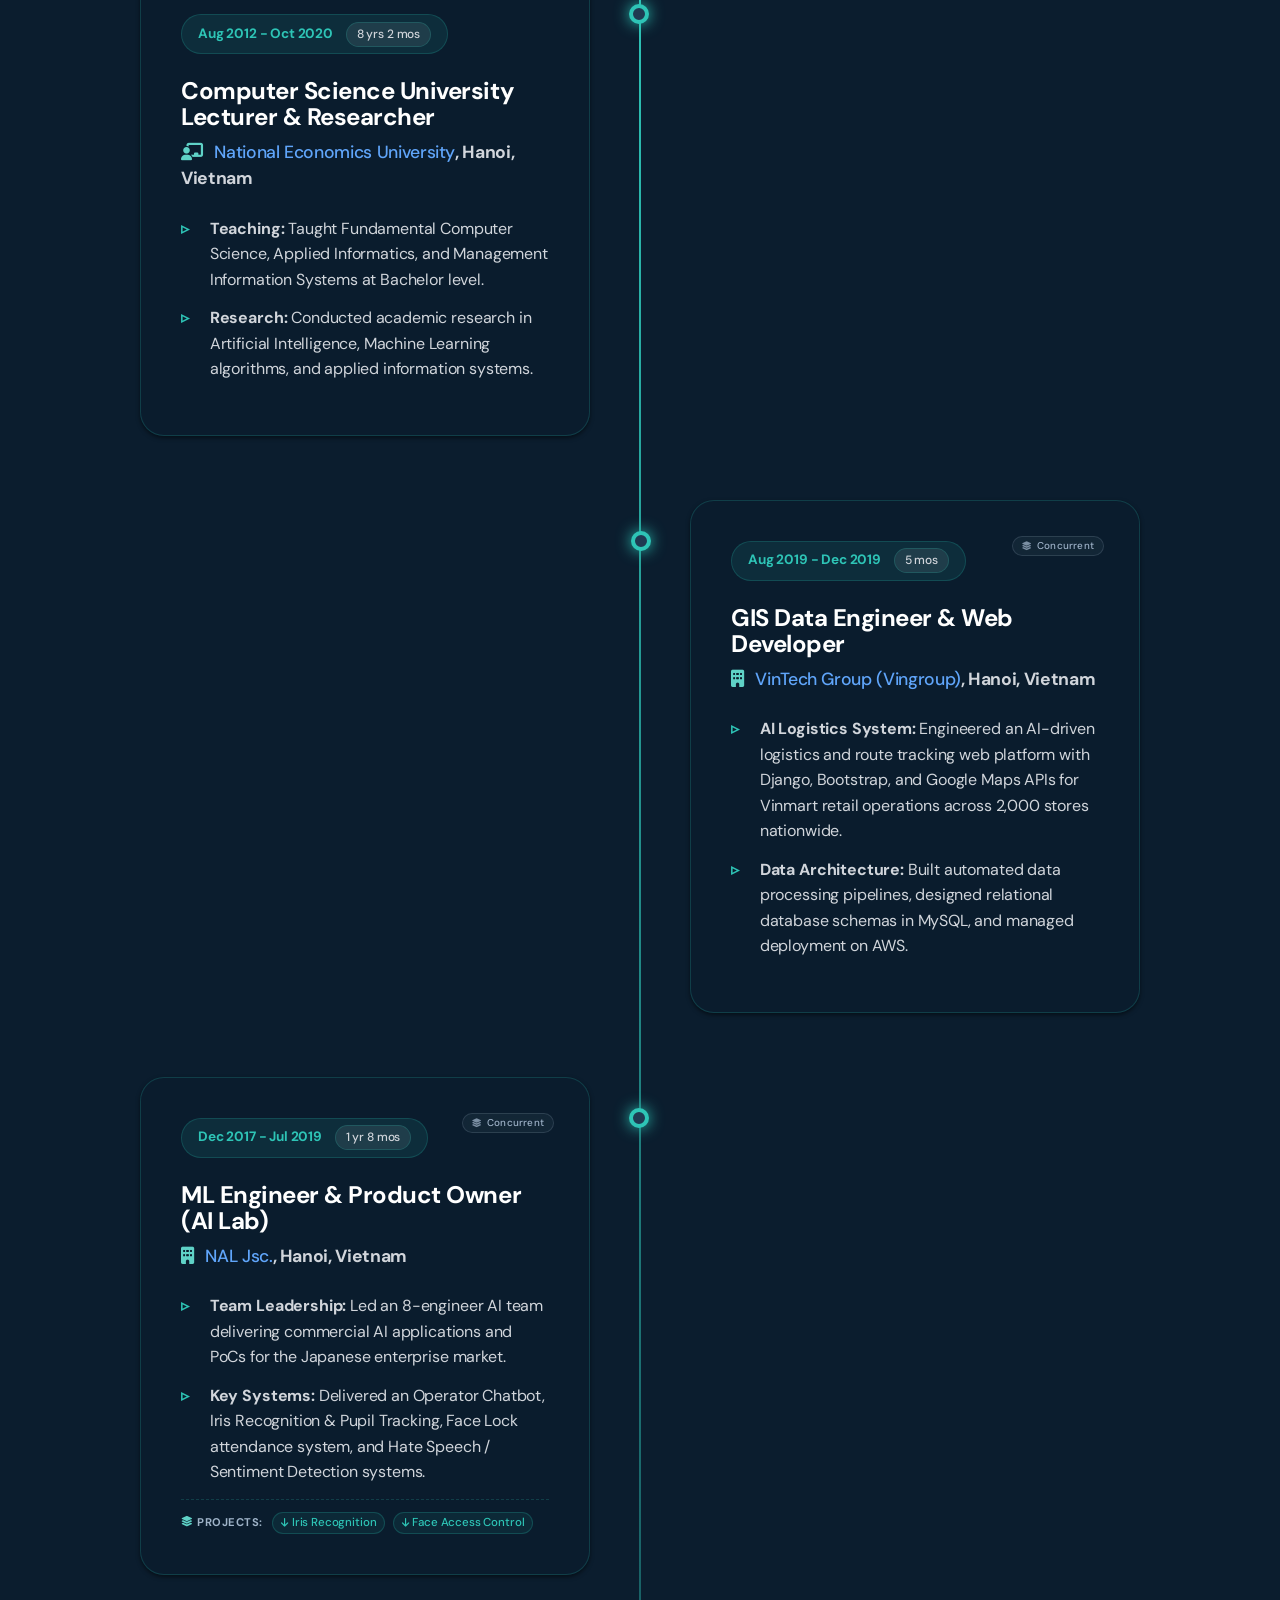
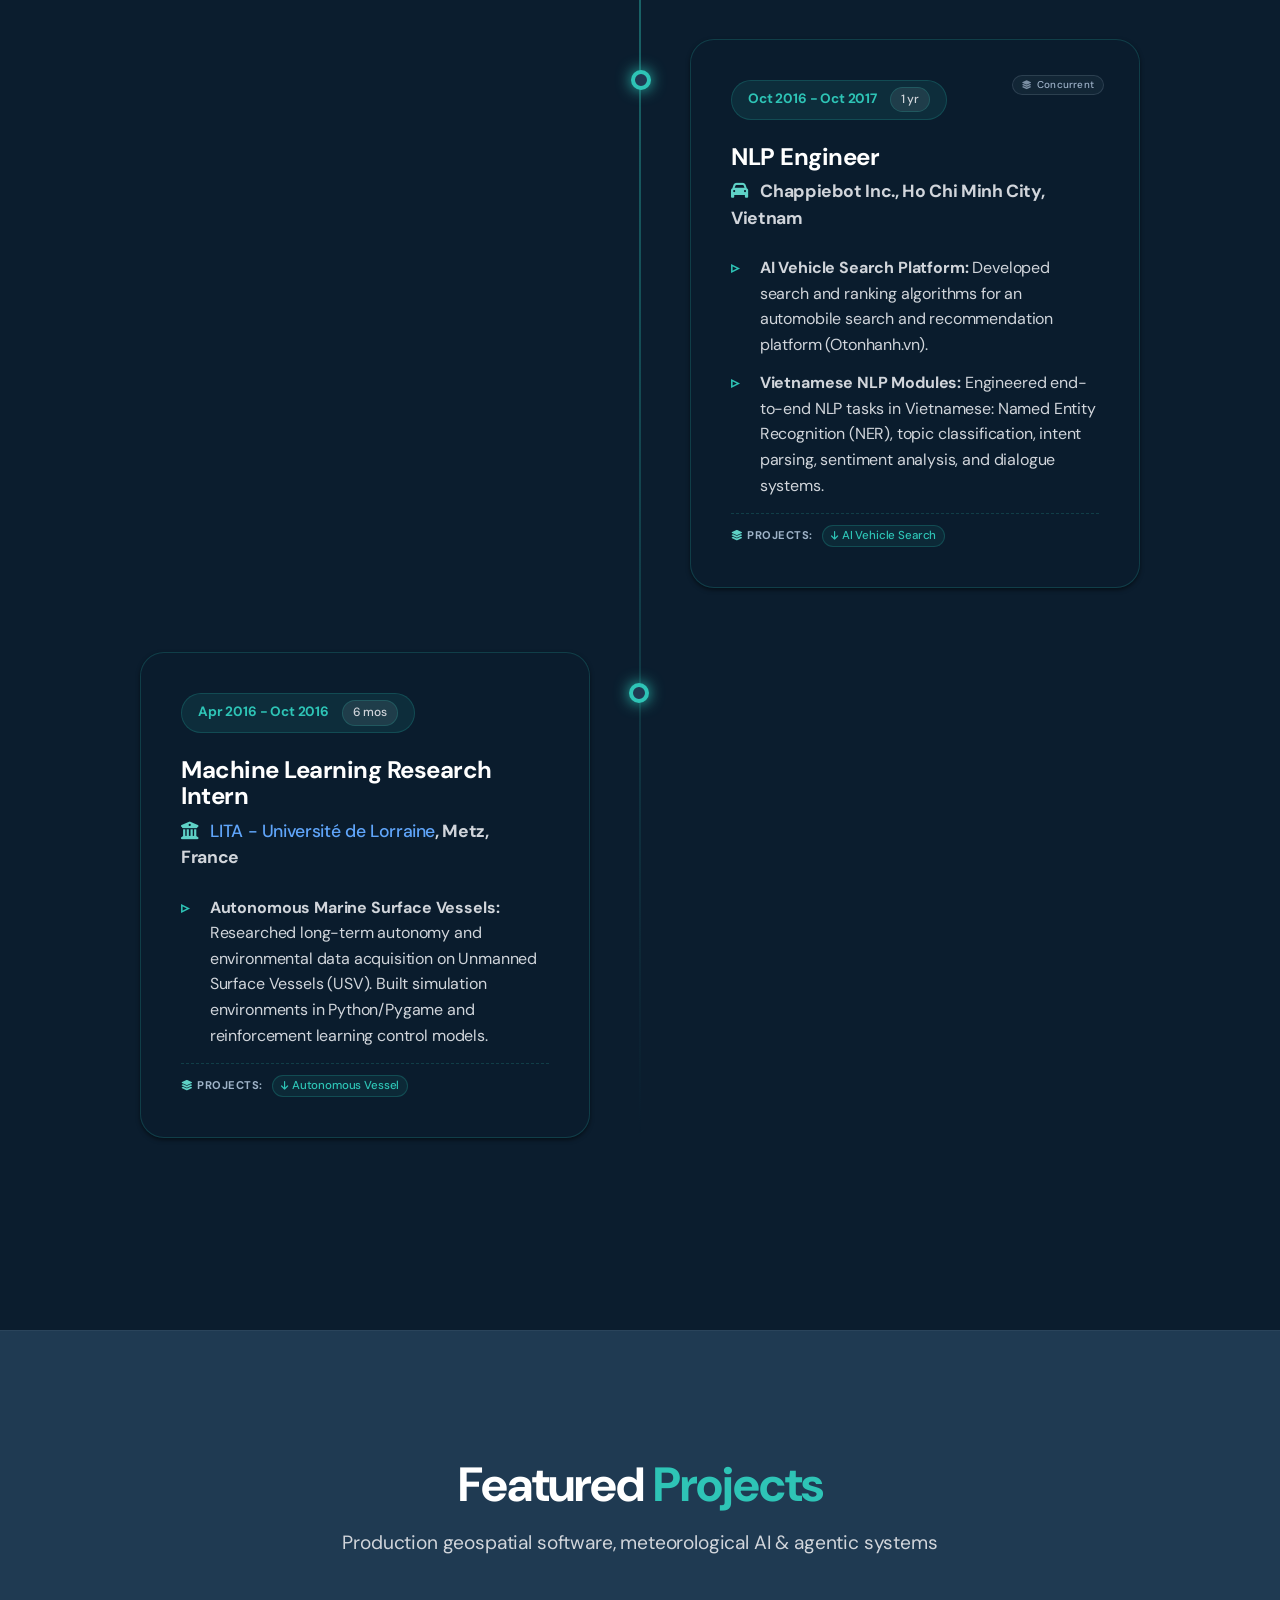
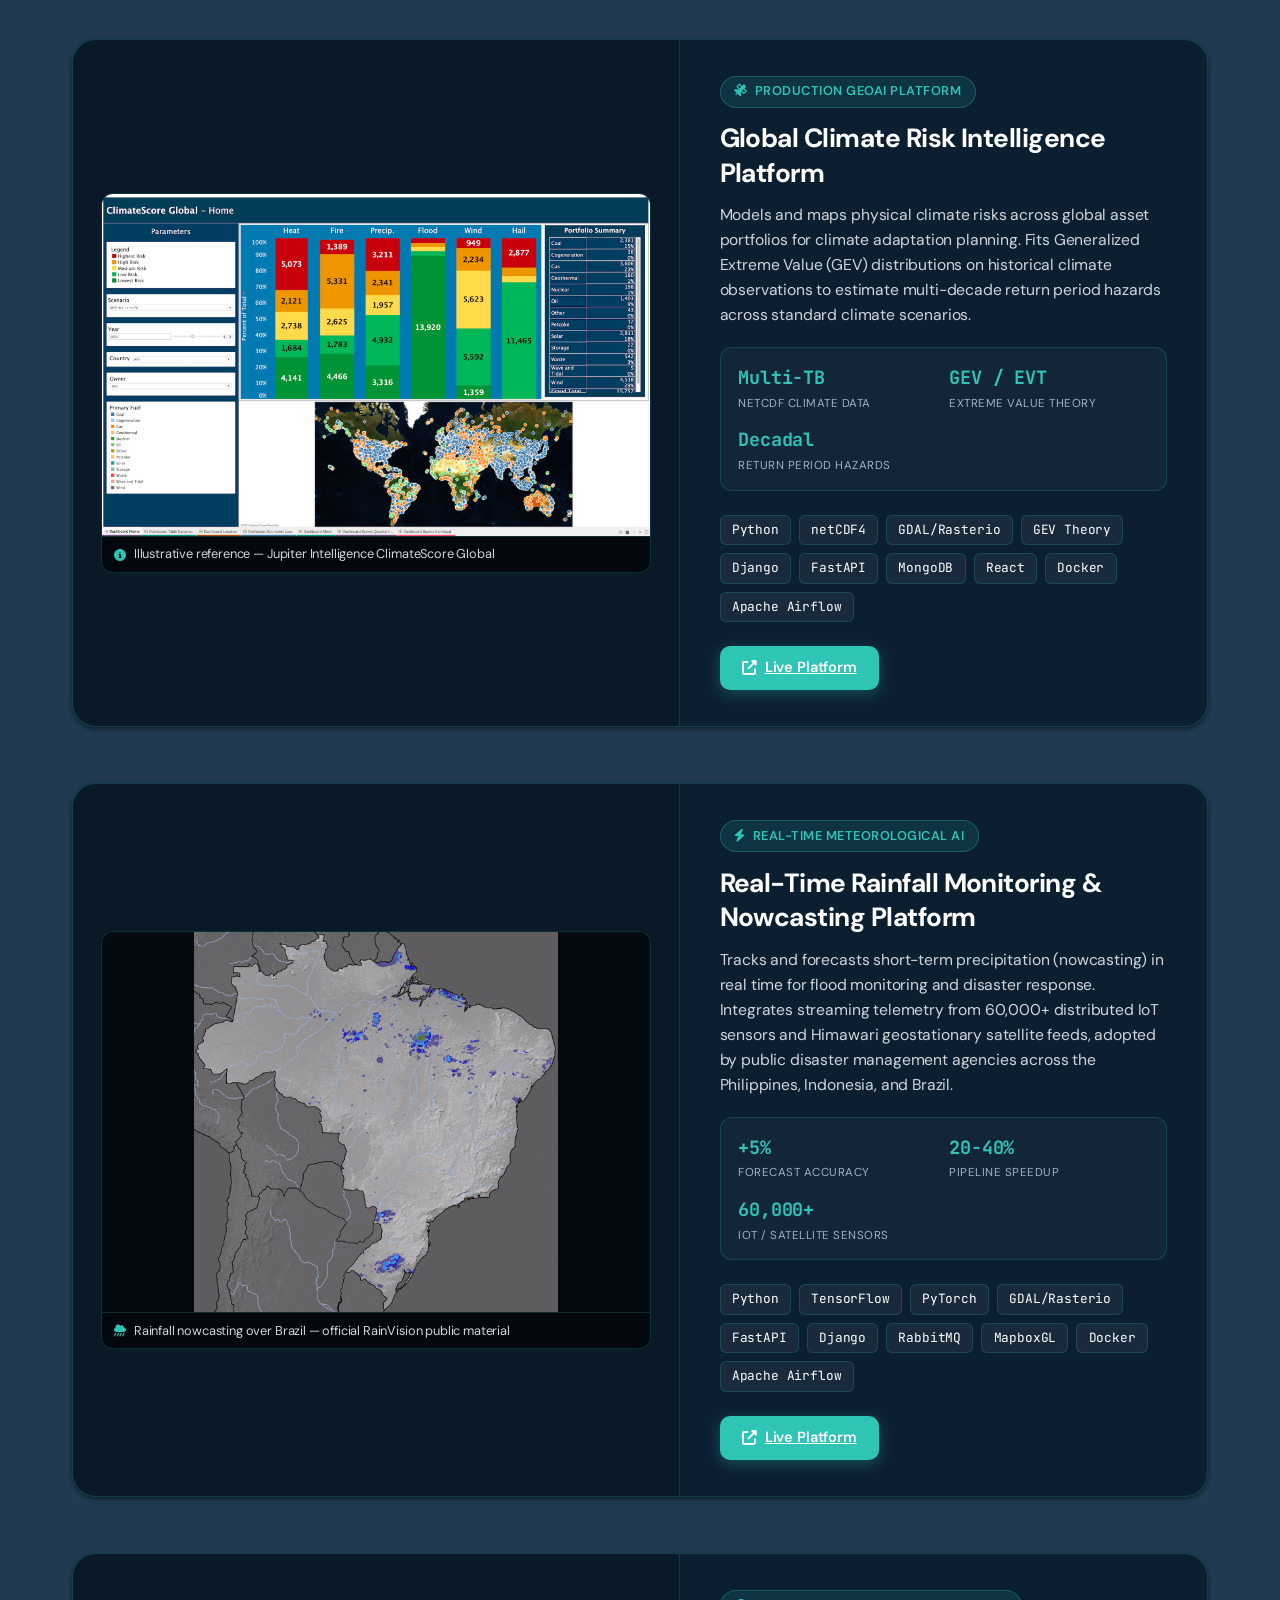
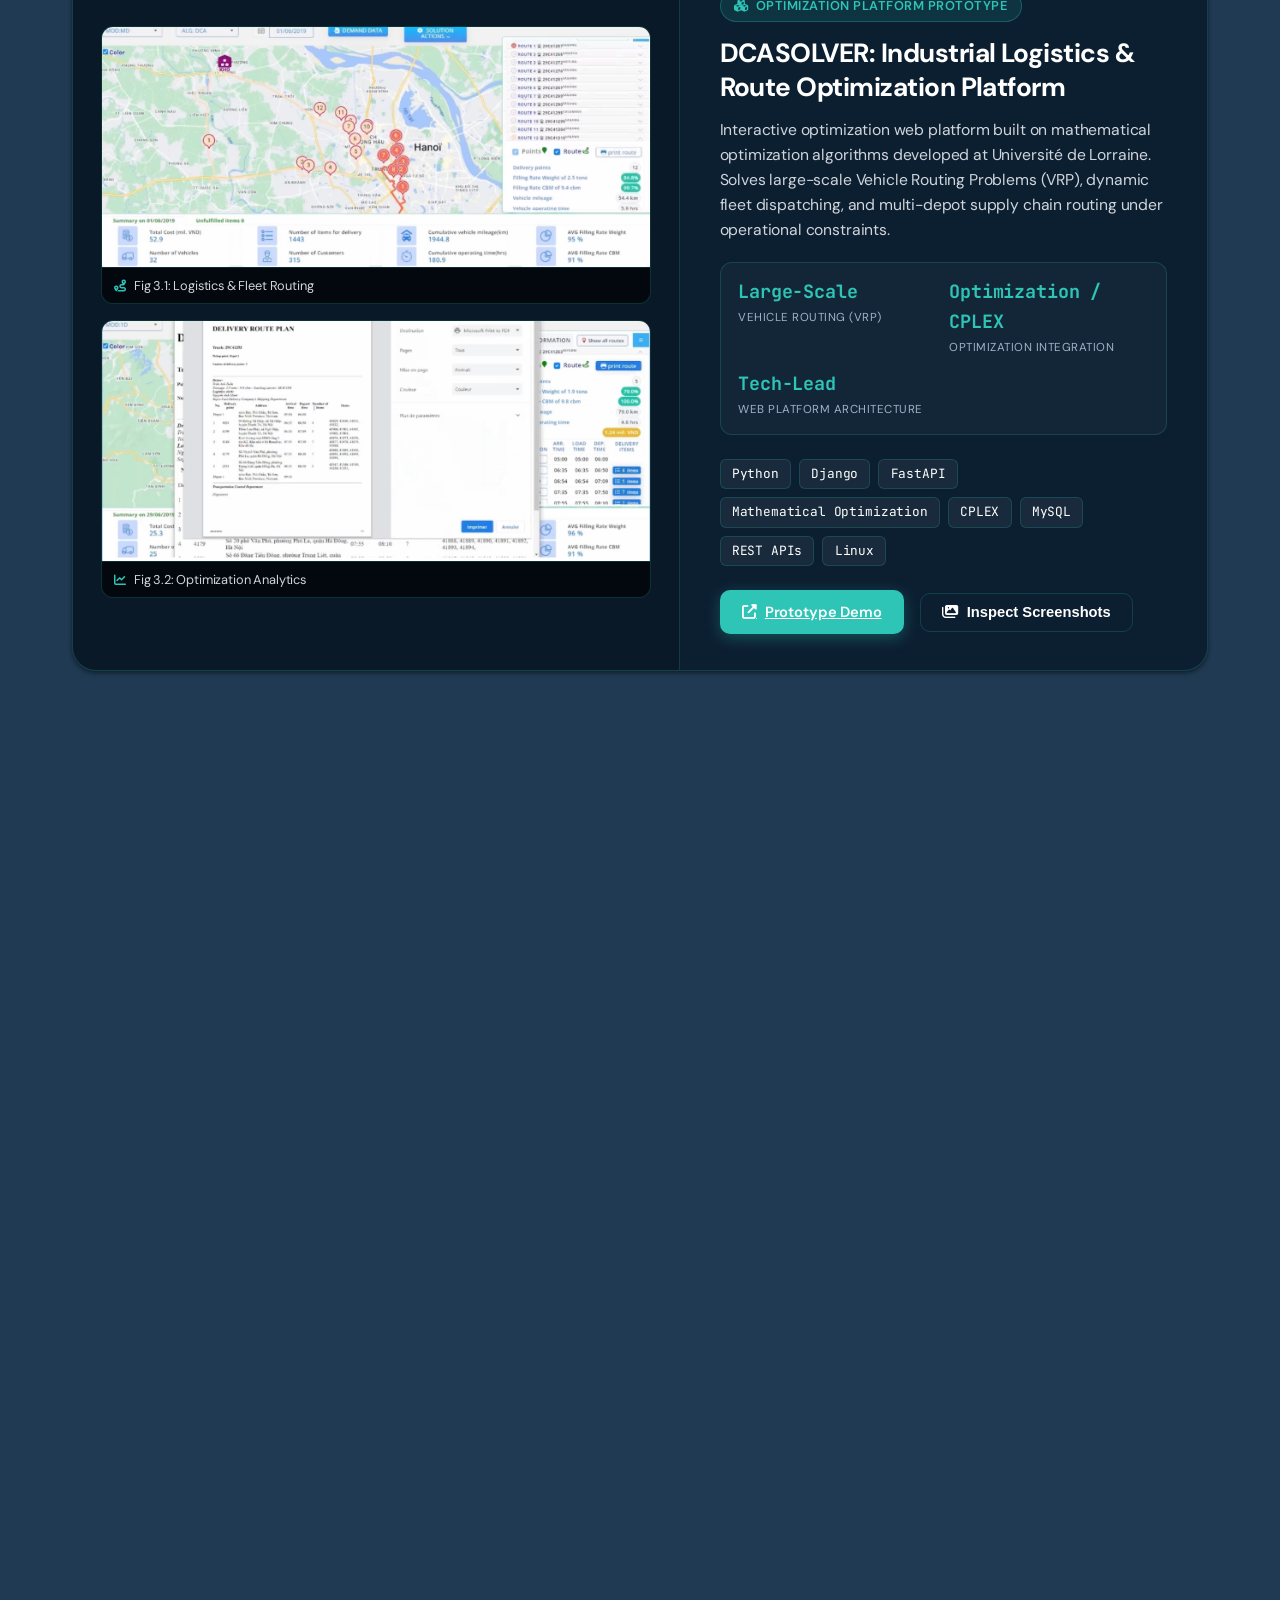
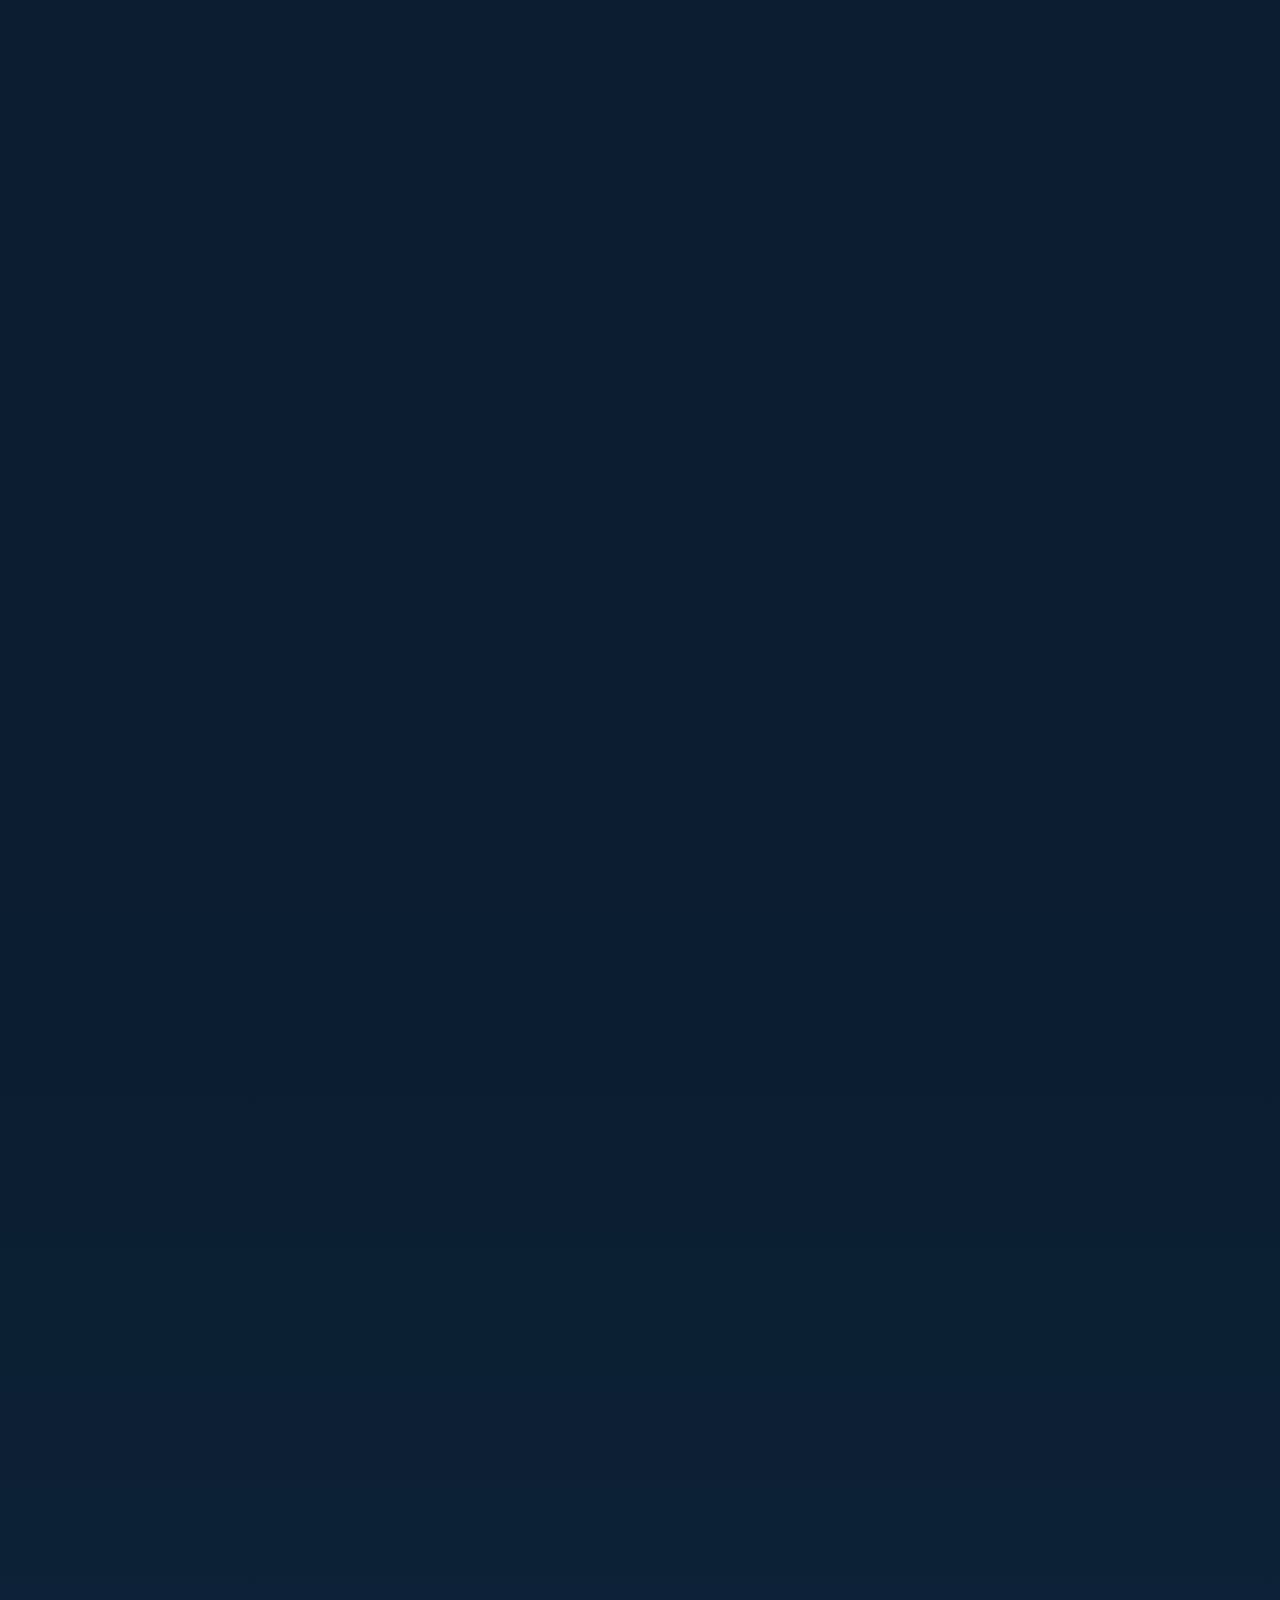
==== commit 75d49a21: "remove specific mentions terminology" ====
--- a/index.html
+++ b/index.html
@@ -212,8 +212,8 @@
                                         rel="noopener noreferrer" class="org-link">University of Lorraine</a>, Metz,
                                     France <img src="https://flagcdn.com/w40/fr.png" alt="France" class="country-flag"
                                         loading="lazy"></p>
-                                <p class="edu-detail">Defended Nov 2023, conferred Feb 2024. Focus: ML optimization
-                                    (DCA), ensemble learning, and LLM fine-tuning in finance &amp; healthcare.</p>
+                                <p class="edu-detail">Defended Nov 2023, conferred Feb 2024. Focus: ML optimization,
+                                    ensemble learning, and LLM fine-tuning in finance &amp; healthcare.</p>
                             </div>
                             <div class="edu-card-mini">
                                 <div class="edu-year">2014 - 2016</div>
@@ -370,7 +370,7 @@
                                     and deployment of the commercial web platform (<a
                                         href="https://logistics-dcasolver.pythonanywhere.com/products" target="_blank"
                                         rel="noopener noreferrer" class="text-accent">DCASOLVER Demo</a>) integrating
-                                    DCA and CPLEX mathematical optimization engines.</li>
+                                    CPLEX and mathematical optimization engines.</li>
                                 <li><strong>Optimization &amp; Routing Integration:</strong> Co-implemented and
                                     integrated optimization routines and constraint-handling modules for large-scale
                                     <strong>Vehicle Routing Problems (VRP)</strong> and GIS-based logistics routing.
@@ -400,7 +400,7 @@
                                 <li><strong>Ph.D. Thesis:</strong> "Techniques d'apprentissage automatique basées sur
                                     DCA avec des applications dans la finance et la santé" (Defended Nov 2023).</li>
                                 <li><strong>Applied ML &amp; Optimization:</strong> Developed optimization-based
-                                    architectures across Kernel SVMs, DCA-based Weighted Bagging, and fine-tuned
+                                    architectures across Kernel SVMs, optimization-based Weighted Bagging, and fine-tuned
                                     transformer models (<strong>BERT / RoBERTa</strong>) to address severely imbalanced
                                     datasets in financial anomaly detection and clinical risk prediction.</li>
                                 <li><strong>Industry-Defense R&amp;D:</strong> Executed 3 joint research projects for
@@ -707,7 +707,7 @@
                         <div class="showcase-gallery">
                             <div class="gallery-grid-2">
                                 <div class="gallery-item" id="dcasolver-img-1"
-                                    data-caption="DCASOLVER: Figure 3.1 - Logistics & Fleet Routing Platform. Interactive prototype demonstrating large-scale Vehicle Routing Problems (VRP) and fleet dispatching powered by Difference of Convex functions Algorithms (DCA).">
+                                    data-caption="DCASOLVER: Figure 3.1 - Logistics & Fleet Routing Platform. Interactive prototype demonstrating large-scale Vehicle Routing Problems (VRP) and fleet dispatching powered by mathematical optimization algorithms.">
                                     <img src="img/DCAsolver.png"
                                         alt="DCASOLVER: Industrial Logistics & Route Optimization Platform"
                                         loading="lazy">
@@ -742,8 +742,8 @@
                                 <h3 class="showcase-title">DCASOLVER: Industrial Logistics &amp; Route Optimization
                                     Platform</h3>
                                 <p class="showcase-desc">
-                                    Interactive optimization web platform built on Difference of Convex functions
-                                    Algorithms (DCA) developed at Université de Lorraine. Solves large-scale Vehicle
+                                    Interactive optimization web platform built on mathematical optimization algorithms
+                                    developed at Université de Lorraine. Solves large-scale Vehicle
                                     Routing Problems (VRP), dynamic fleet dispatching, and multi-depot supply chain
                                     routing under operational constraints.
                                 </p>
@@ -753,7 +753,7 @@
                                         <span class="metric-label">Vehicle Routing (VRP)</span>
                                     </div>
                                     <div class="metric-item">
-                                        <span class="metric-value">DCA / CPLEX</span>
+                                        <span class="metric-value">Optimization / CPLEX</span>
                                         <span class="metric-label">Optimization Integration</span>
                                     </div>
                                     <div class="metric-item">
@@ -765,7 +765,7 @@
                                     <span>Python</span>
                                     <span>Django</span>
                                     <span>FastAPI</span>
-                                    <span>DCA Optimization</span>
+                                    <span>Mathematical Optimization</span>
                                     <span>CPLEX</span>
                                     <span>MySQL</span>
                                     <span>REST APIs</span>
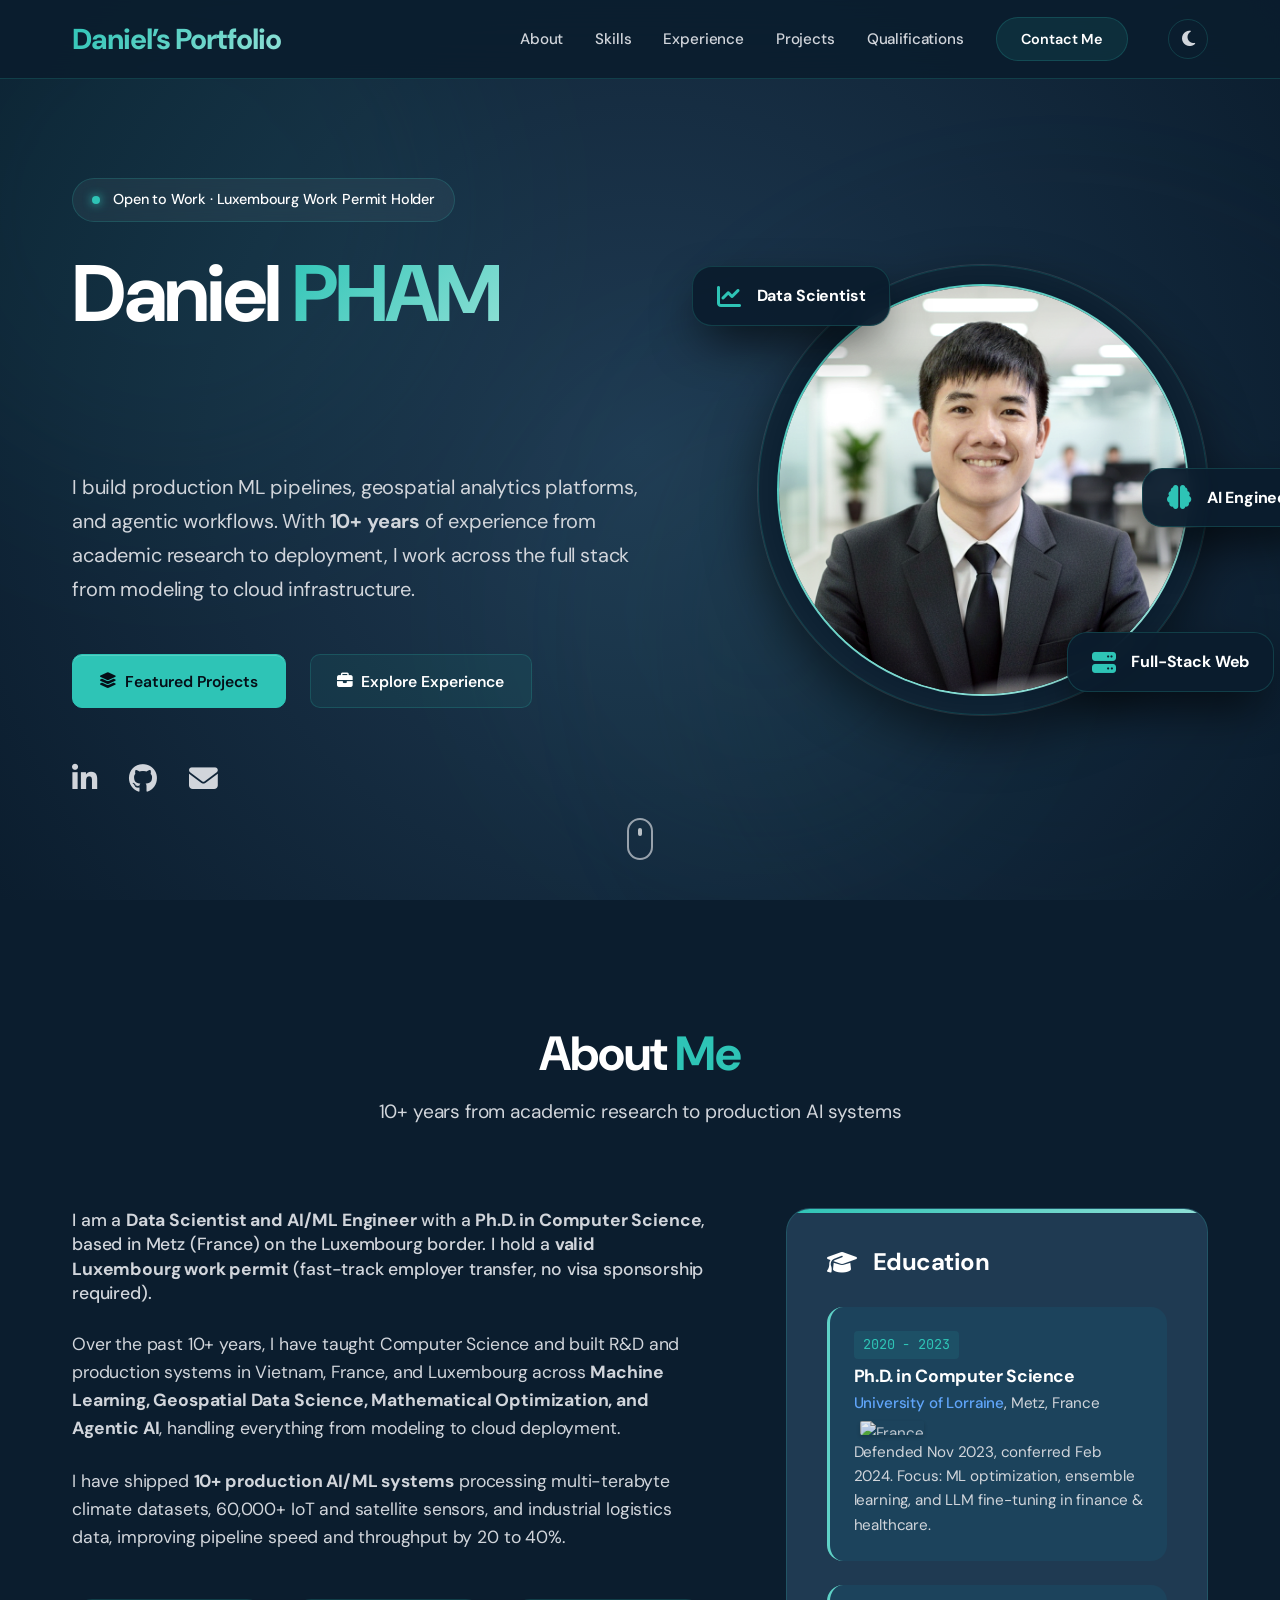
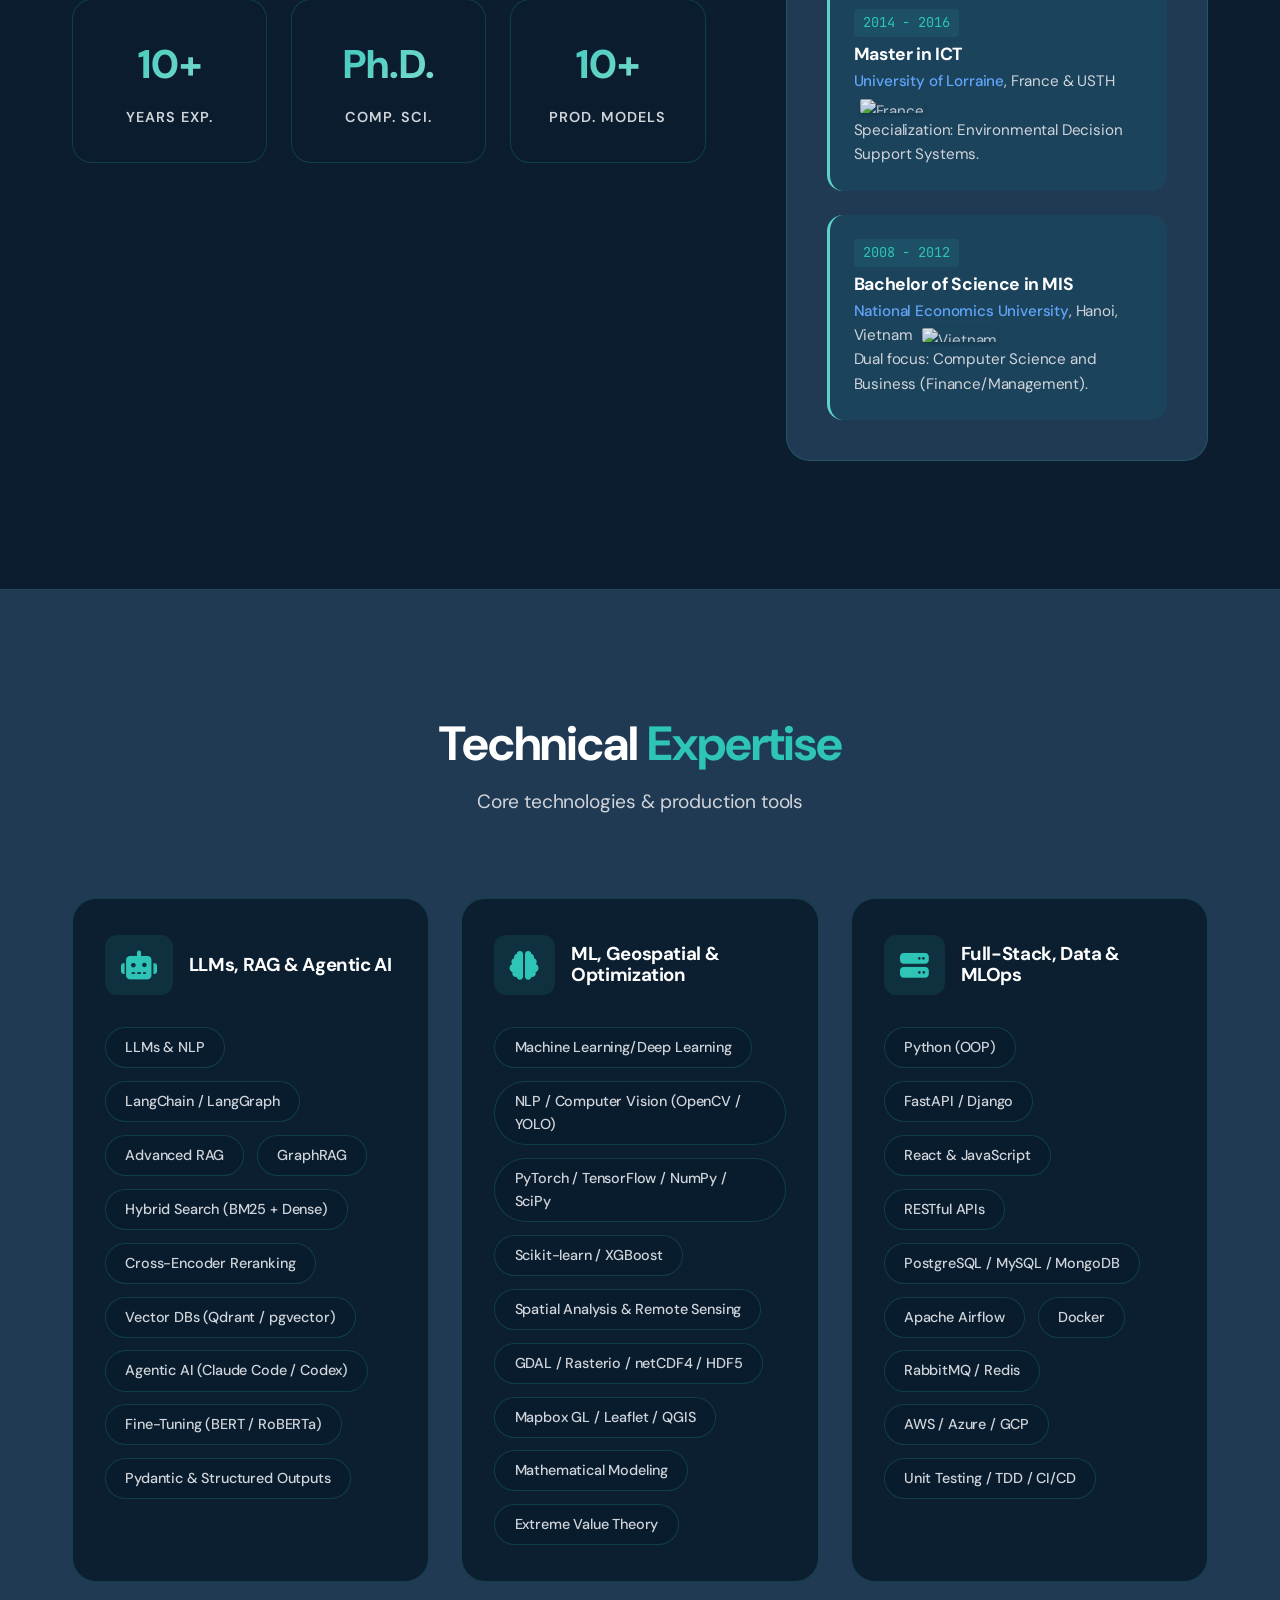
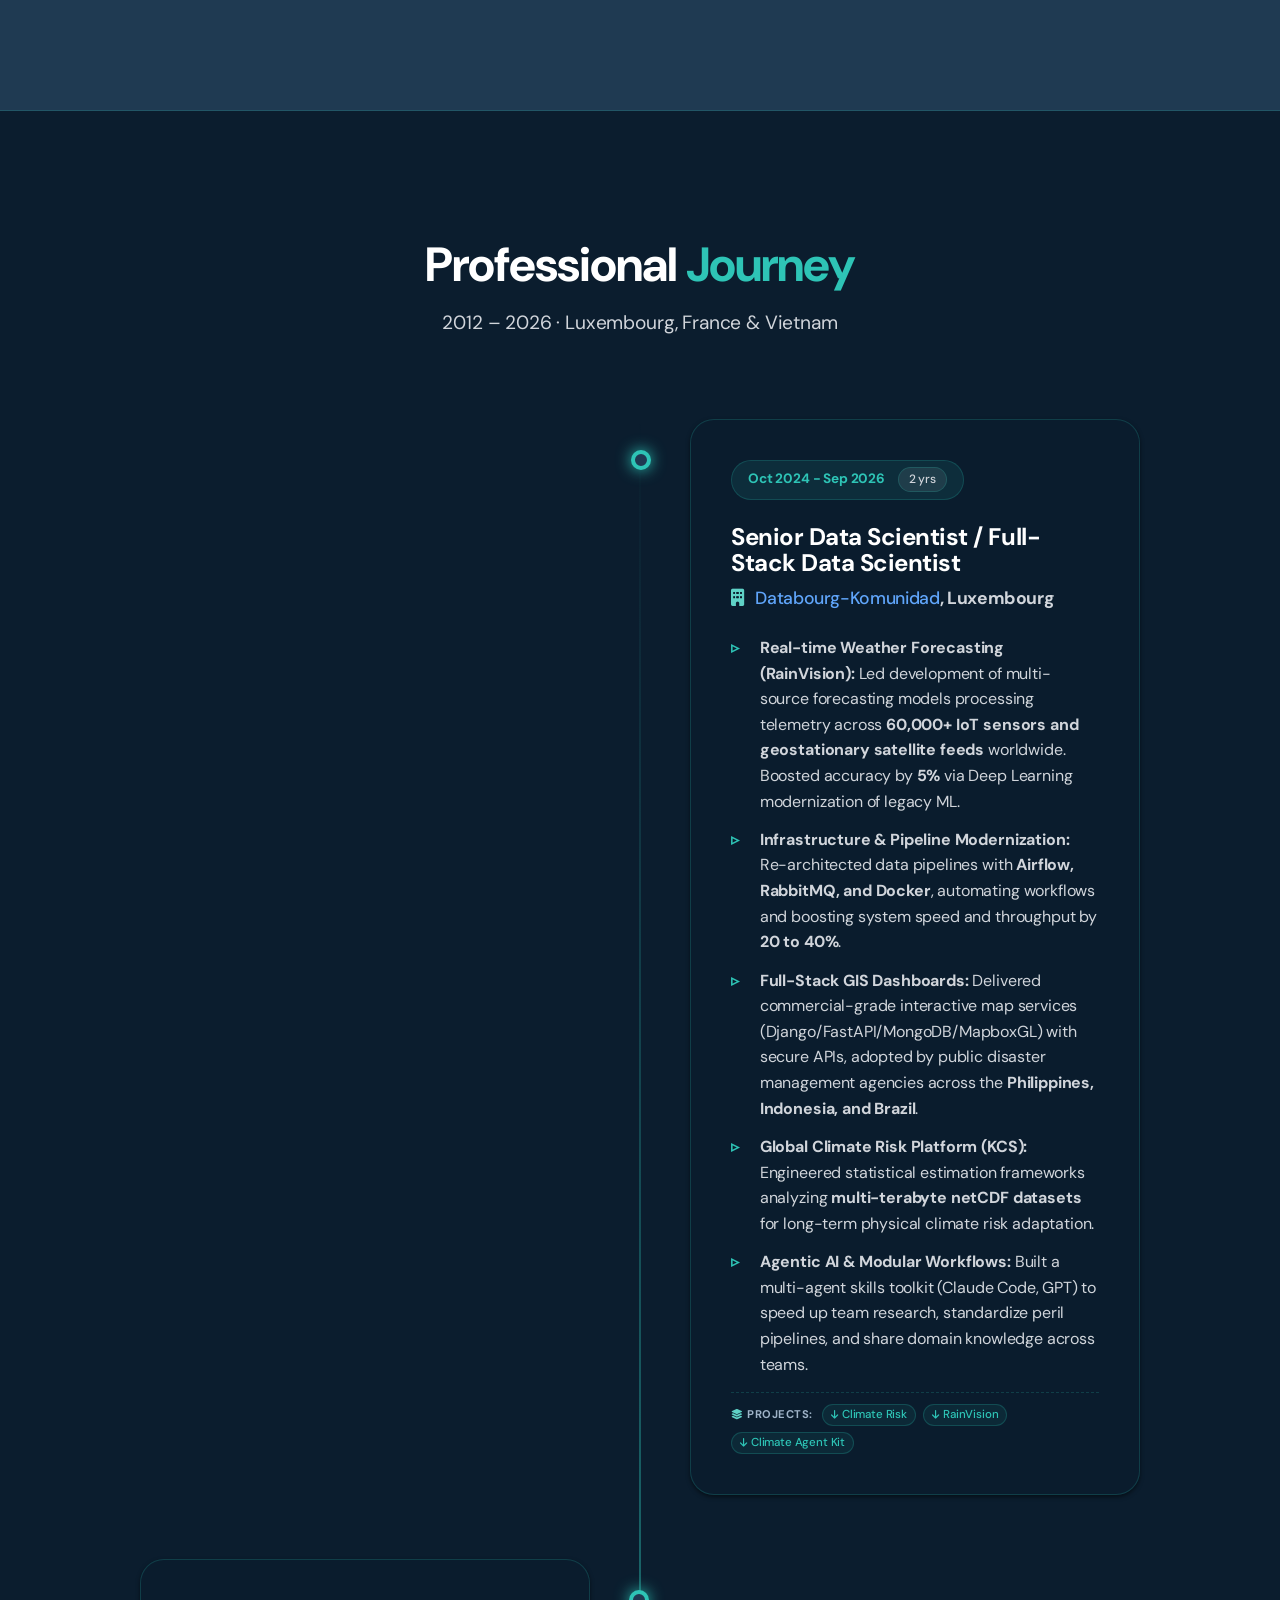
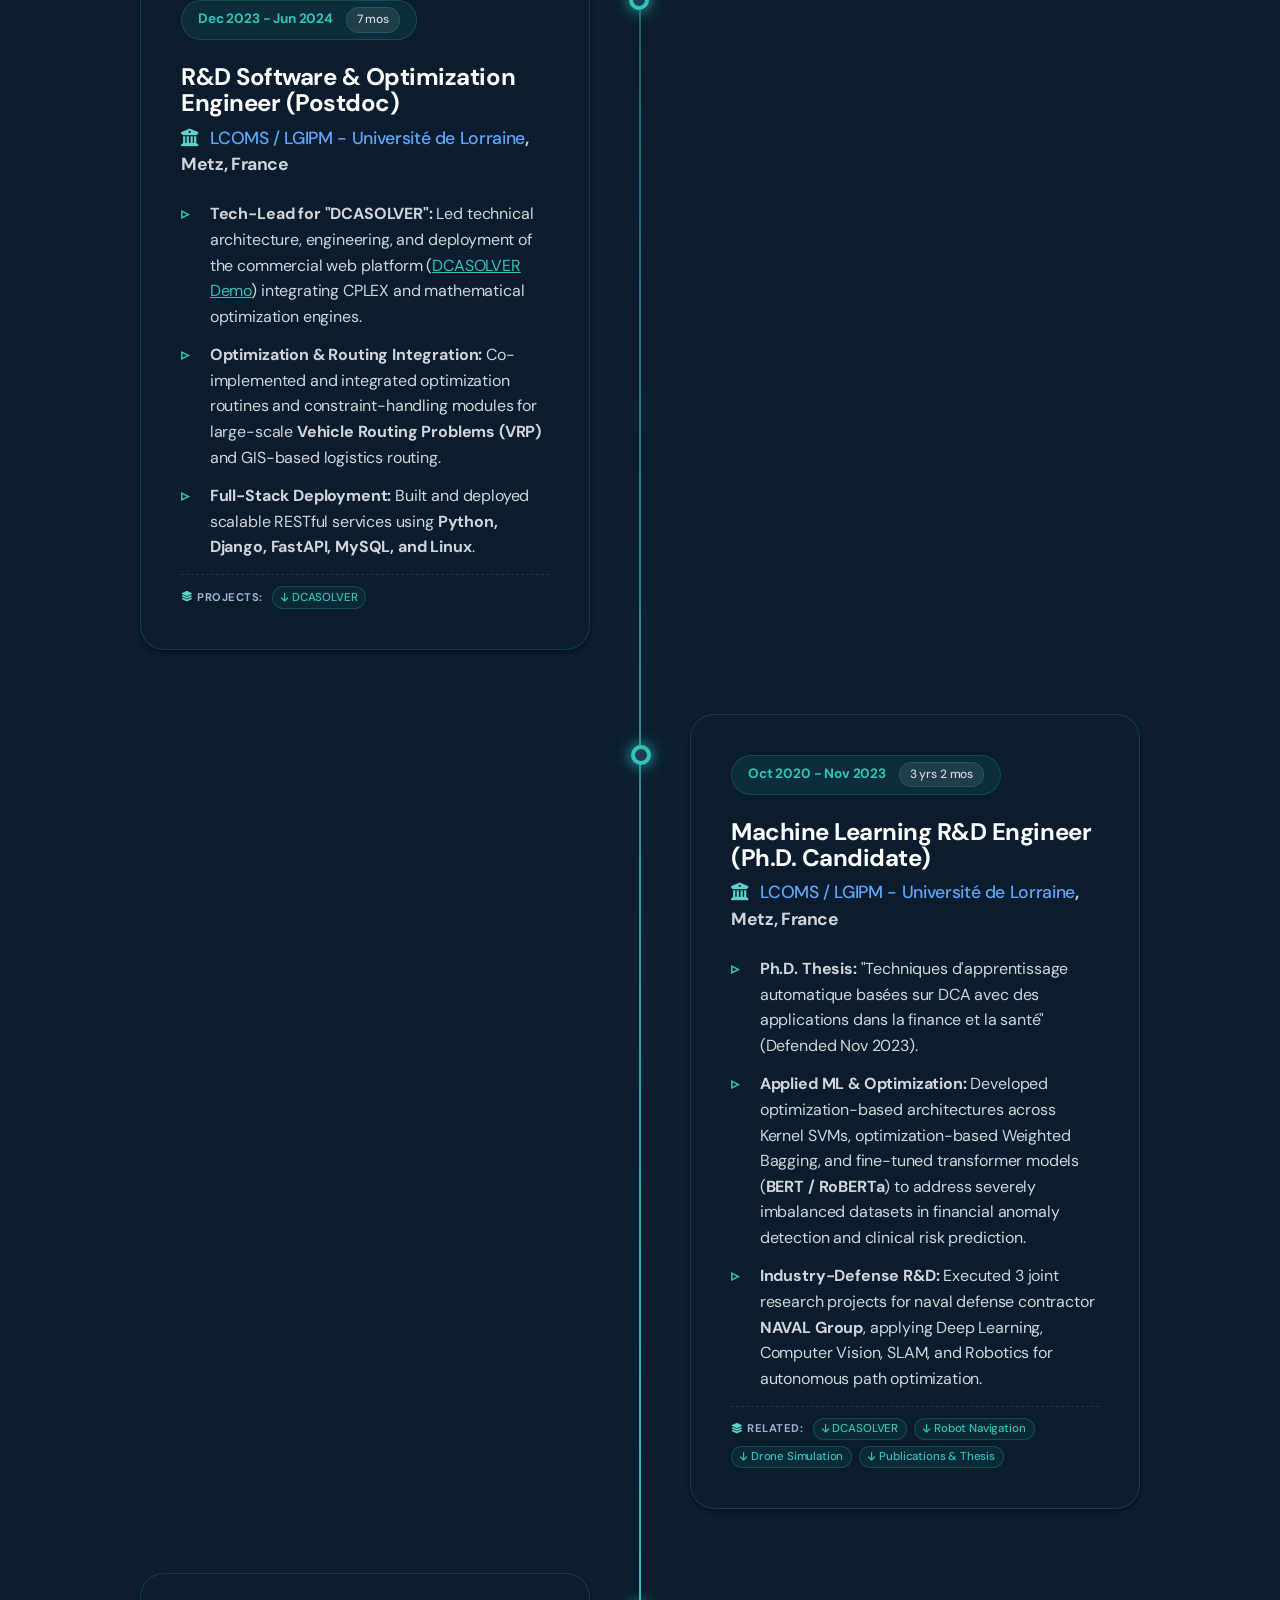
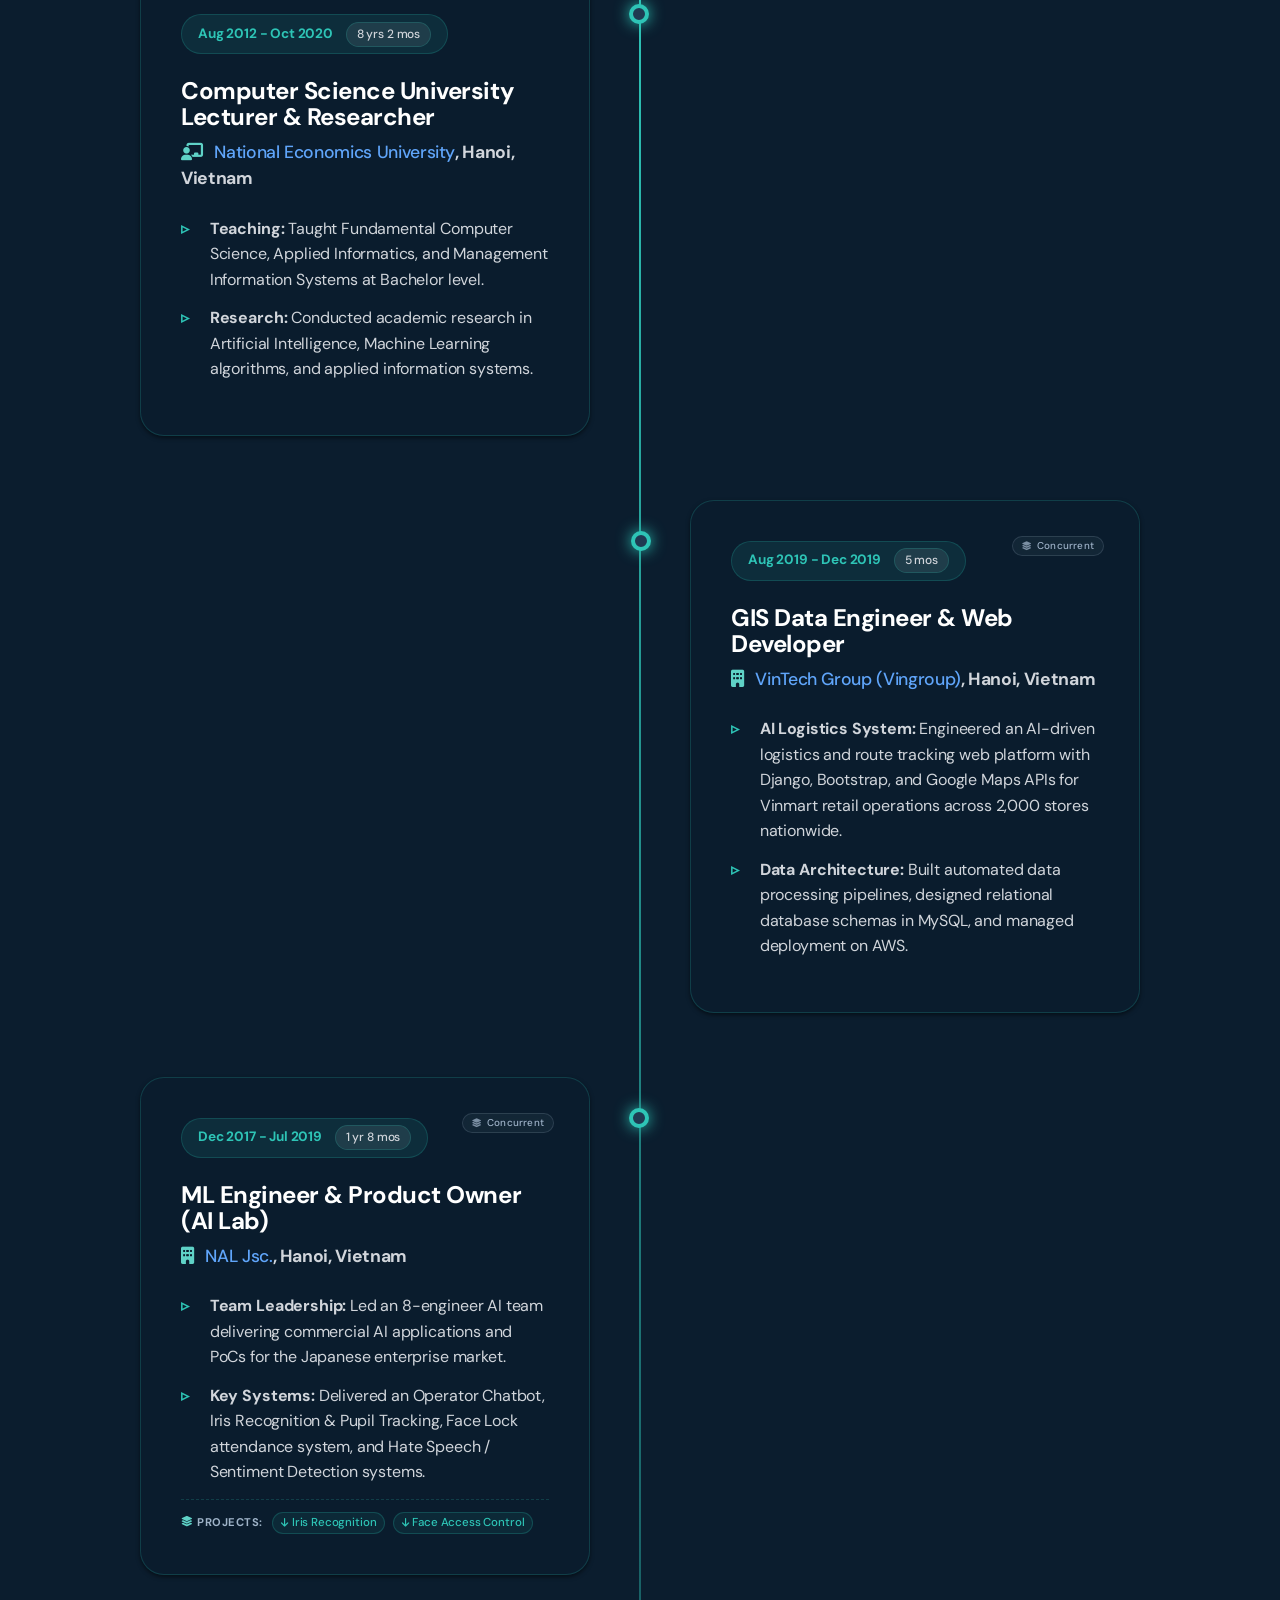
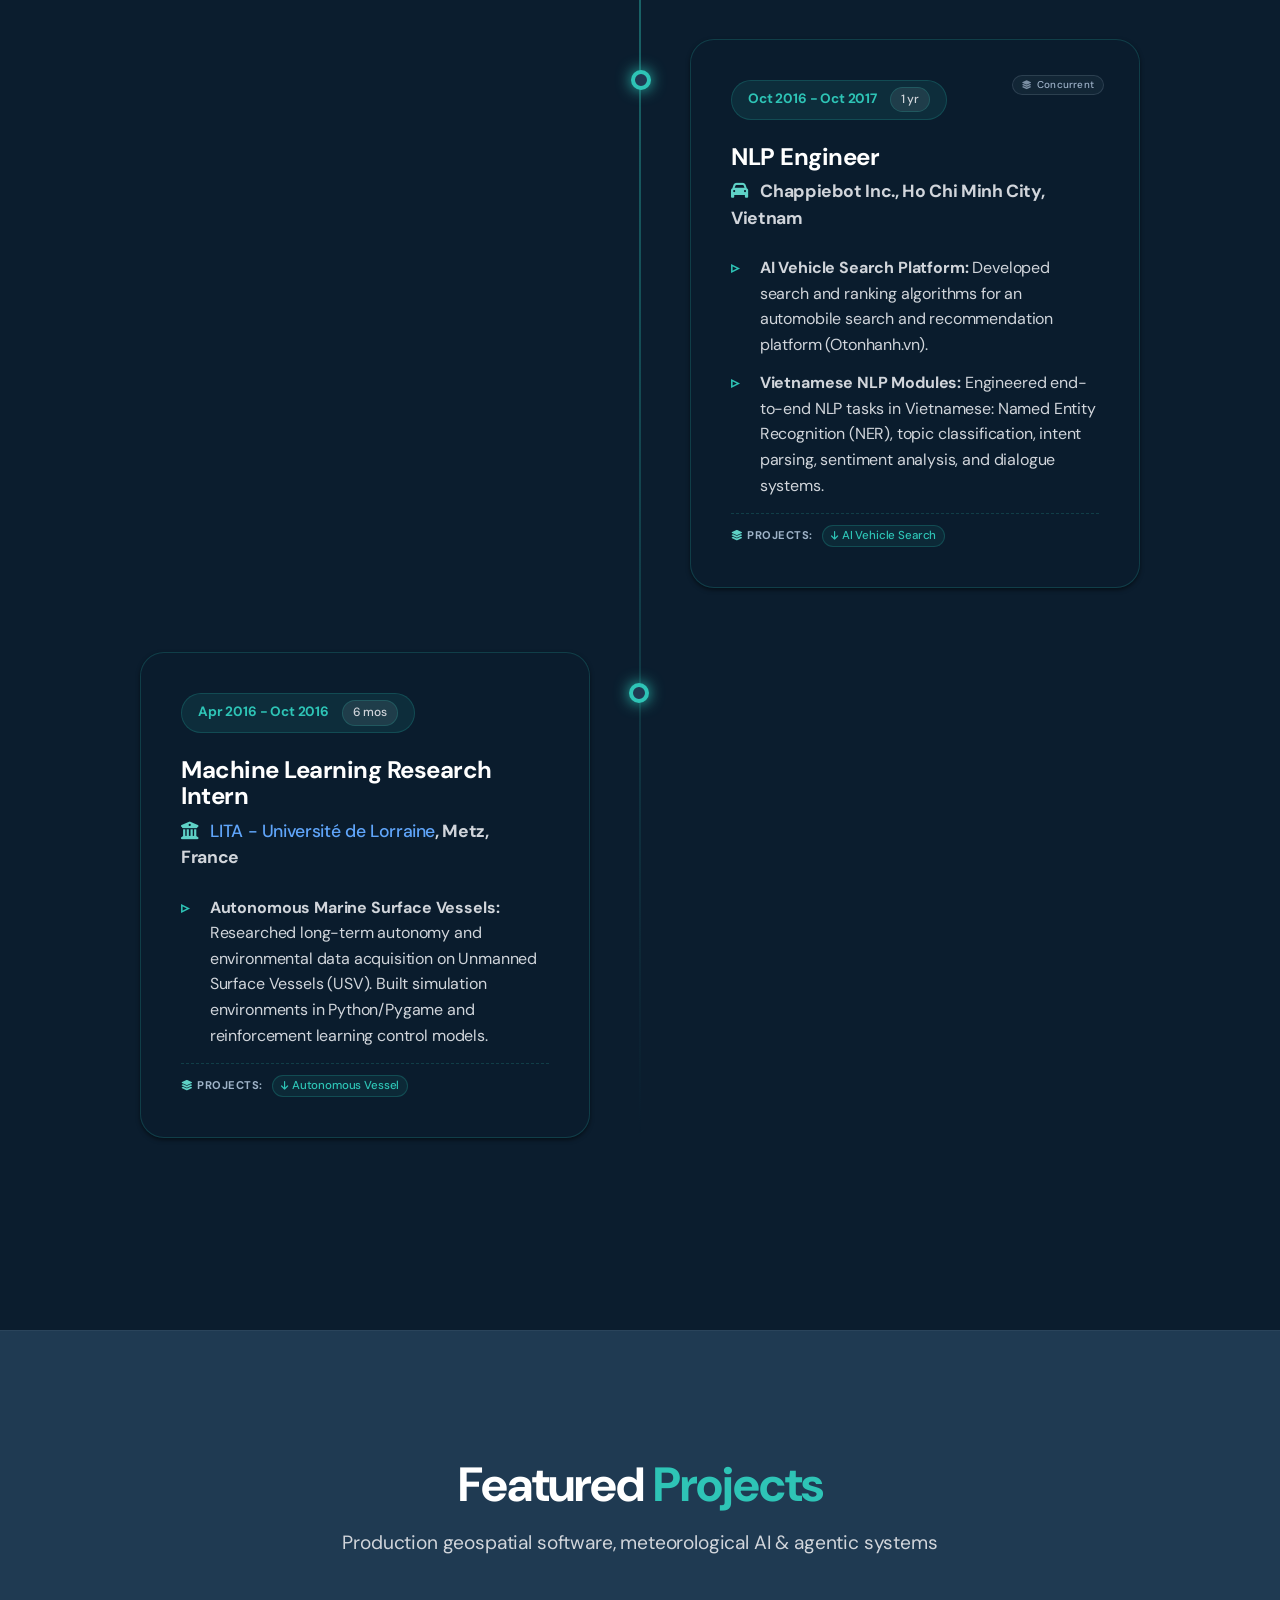
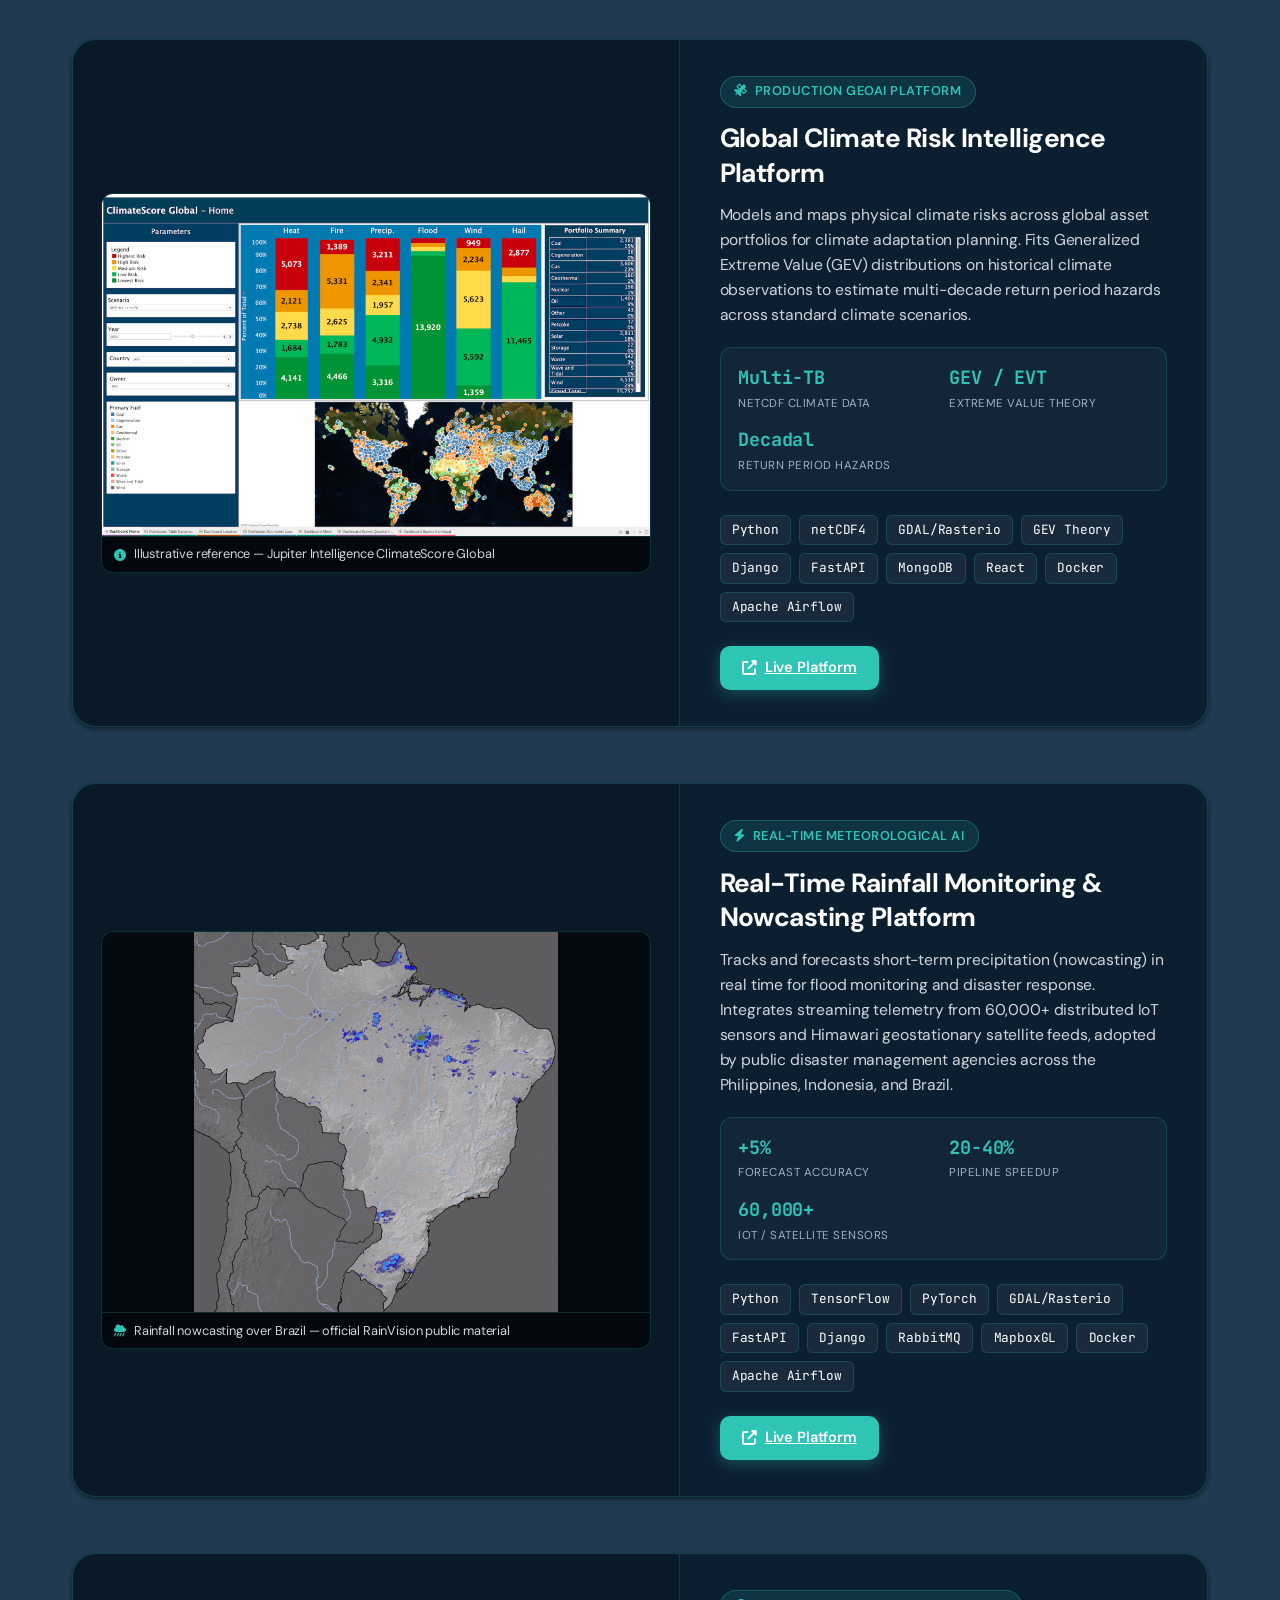
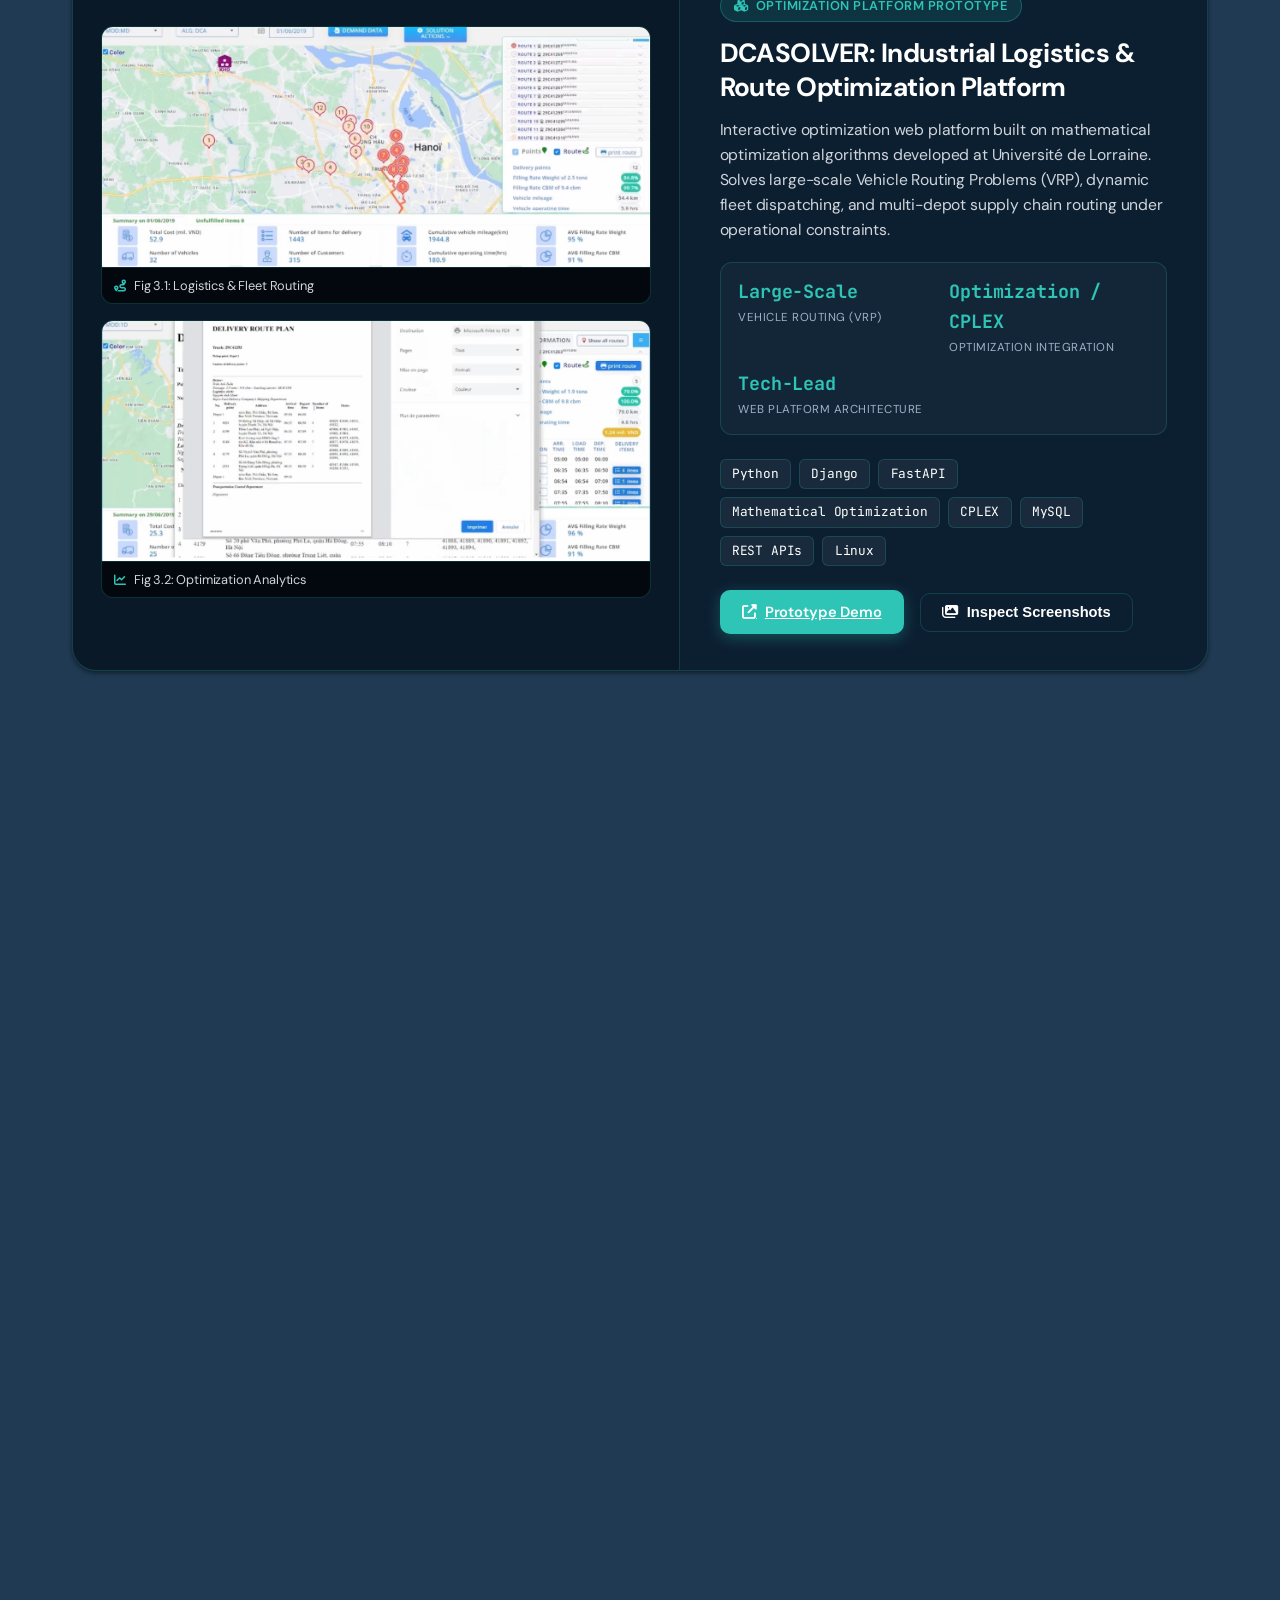
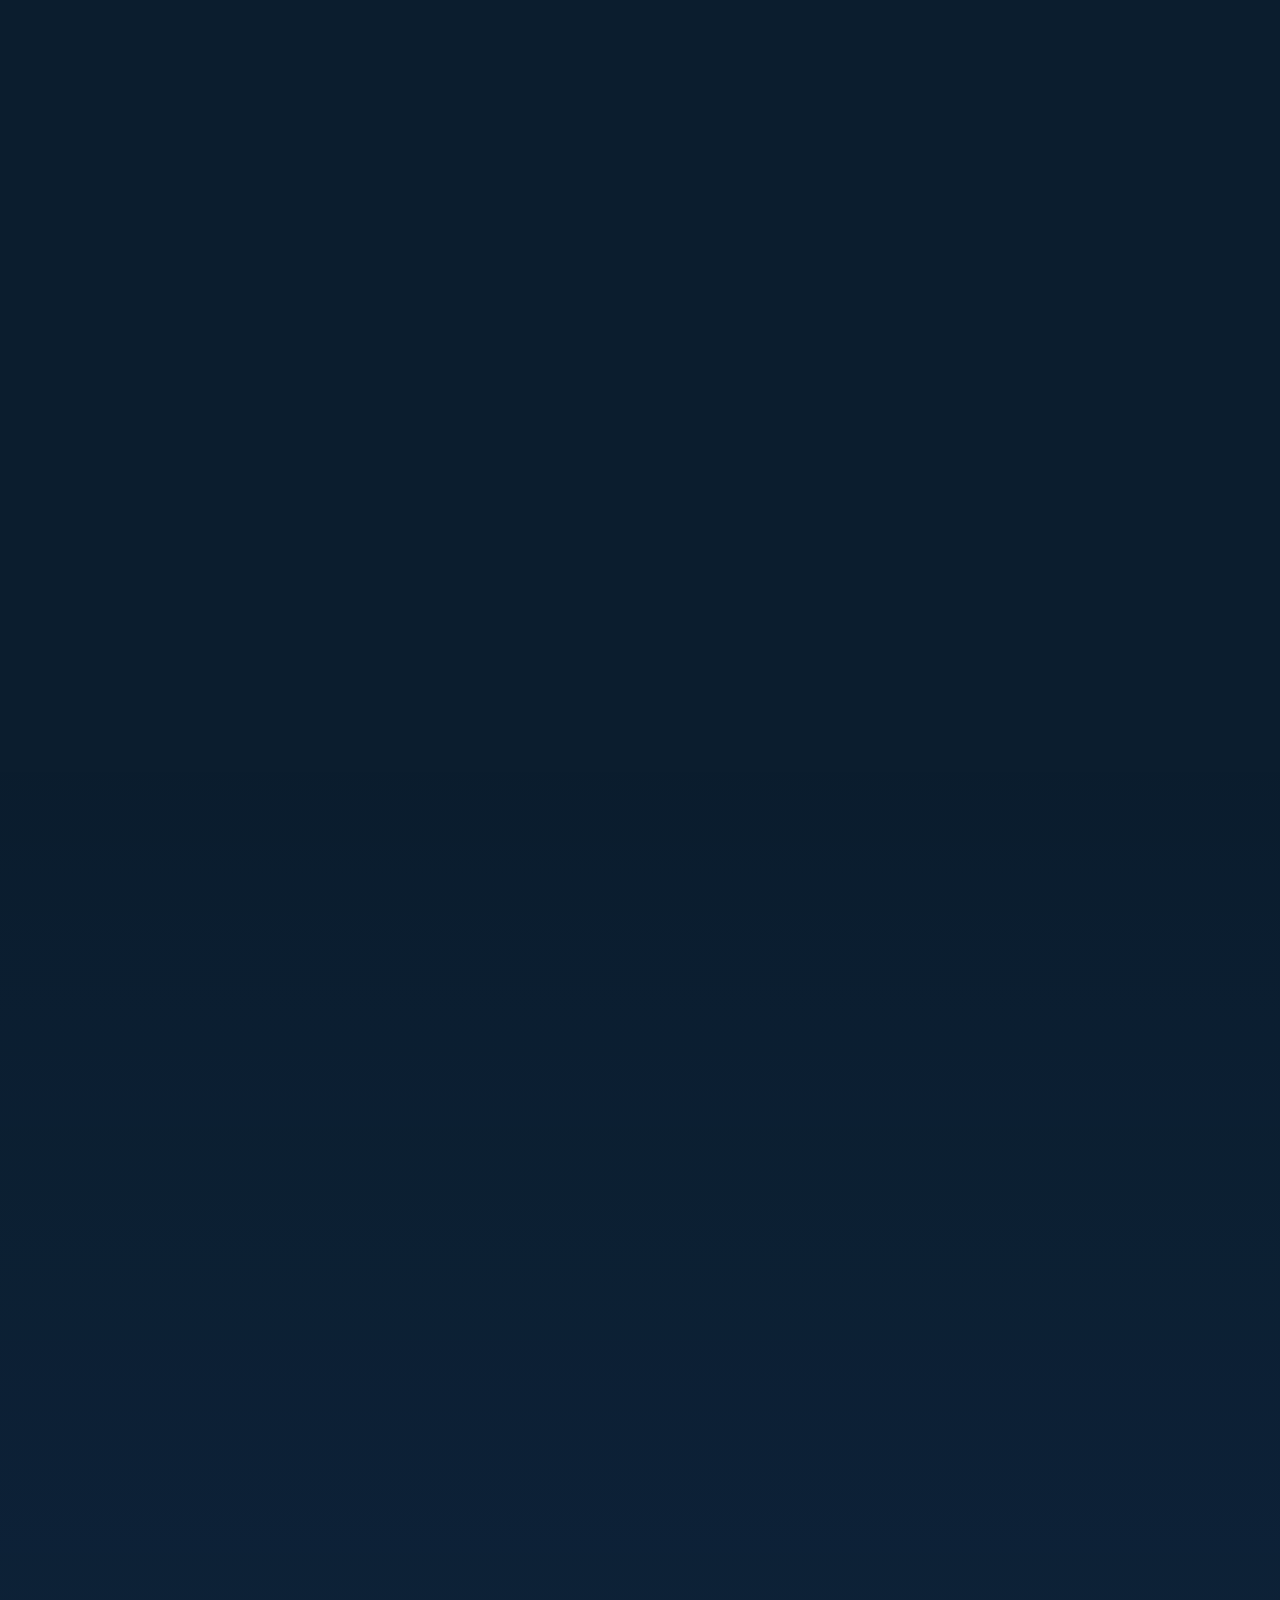
==== commit c9578c16: "refactor: update CV content formatting and reorganize projects section" ====
--- a/index.html
+++ b/index.html
@@ -170,7 +170,8 @@
                     <div class="about-content" data-aos="fade-right">
                         <p class="lead-text">
                             I am a <strong>Data Scientist and AI/ML Engineer</strong> with a <strong>Ph.D. in Computer
-                                Science</strong>, based in Metz (France) on the Luxembourg border. I hold a <strong>valid
+                                Science</strong>, based in Metz (France) on the Luxembourg border. I hold a
+                            <strong>valid
                                 Luxembourg work permit</strong> (fast-track employer transfer, no visa sponsorship
                             required).
                         </p>
@@ -400,7 +401,8 @@
                                 <li><strong>Ph.D. Thesis:</strong> "Techniques d'apprentissage automatique basées sur
                                     DCA avec des applications dans la finance et la santé" (Defended Nov 2023).</li>
                                 <li><strong>Applied ML &amp; Optimization:</strong> Developed optimization-based
-                                    architectures across Kernel SVMs, optimization-based Weighted Bagging, and fine-tuned
+                                    architectures across Kernel SVMs, optimization-based Weighted Bagging, and
+                                    fine-tuned
                                     transformer models (<strong>BERT / RoBERTa</strong>) to address severely imbalanced
                                     datasets in financial anomaly detection and clinical risk prediction.</li>
                                 <li><strong>Industry-Defense R&amp;D:</strong> Executed 3 joint research projects for
@@ -589,7 +591,8 @@
                                 <h3 class="showcase-title">Global Climate Risk Intelligence Platform</h3>
                                 <p class="showcase-desc">
                                     Models and maps physical climate risks across global asset portfolios for climate
-                                    adaptation planning. Fits Generalized Extreme Value (GEV) distributions on historical
+                                    adaptation planning. Fits Generalized Extreme Value (GEV) distributions on
+                                    historical
                                     climate observations to estimate multi-decade return period hazards across standard
                                     climate scenarios.
                                 </p>
@@ -809,8 +812,34 @@
                 </div>
 
                 <div class="projects-grid">
+                    <div class="project-card" id="project-rag-audit" data-category="prototype" data-aos="zoom-in"
+                        data-aos-delay="100">
+                        <div class="project-content">
+                            <div class="project-header-row">
+                                <span class="project-type-badge badge-prototype">Personal Prototype</span>
+                                <a href="https://rag-demo.daniel-pham.me/" target="_blank" rel="noopener noreferrer"
+                                    class="project-demo-link">Live Demo <i class="fas fa-external-link-alt"></i></a>
+                            </div>
+                            <h3 class="project-title">Audit RAG Financial Compliance</h3>
+                            <p class="project-desc">
+                                Automates second-level NAV verification by reconciling UCITS/AIFMD fund prospectuses
+                                against Luxembourg CSSF circulars (02/77, 24/856). Uses table-aware chunking, bitemporal
+                                filtering, LangGraph multi-hop citation resolution, Hybrid Search with Cross-Encoder
+                                Reranking, and deterministic Pydantic/Decimal checks.
+                            </p>
+                            <div class="project-tech">
+                                <span>Advanced RAG</span>
+                                <span>LangChain / LangGraph</span>
+                                <span>Qdrant</span>
+                                <span>Hybrid Search</span>
+                                <span>Cross-Encoder Reranking</span>
+                                <span>Pydantic</span>
+                            </div>
+                        </div>
+                    </div>
+
                     <div class="project-card" id="project-climate-agent-kit" data-category="internal" data-aos="zoom-in"
-                        data-aos-delay="100">
+                        data-aos-delay="150">
                         <div class="project-content">
                             <div class="project-header-row">
                                 <span class="project-type-badge badge-internal">Internal Toolkit</span>
@@ -824,35 +853,6 @@
                                 <span>Agentic AI</span>
                                 <span>Claude Code</span>
                                 <span>Skills Architecture</span>
-                                <span>Python</span>
-                            </div>
-                        </div>
-                    </div>
-
-                    <div class="project-card" id="project-rag-audit" data-category="prototype" data-aos="zoom-in"
-                        data-aos-delay="150">
-                        <div class="project-content">
-                            <div class="project-header-row">
-                                <span class="project-type-badge badge-prototype">Personal Prototype</span>
-                                <a href="https://rag-demo.daniel-pham.me/" target="_blank" rel="noopener noreferrer"
-                                    class="project-demo-link">Live Demo <i class="fas fa-external-link-alt"></i></a>
-                            </div>
-                            <h3 class="project-title">Audit RAG Financial Compliance Engine</h3>
-                            <p class="project-desc">
-                                Automated second-level NAV verification and Luxembourg financial regulatory compliance
-                                engine reconciling UCITS/AIFMD fund prospectuses against CSSF circulars (02/77, 24/856).
-                                Features table-aware chunking, bitemporal metadata filtering, LangGraph multi-hop
-                                citation resolution, Hybrid Search (BM25 + Dense) with Cross-Encoder Reranking, and
-                                deterministic Pydantic/Decimal validation.
-                            </p>
-                            <div class="project-tech">
-                                <span>LangChain</span>
-                                <span>LangGraph</span>
-                                <span>Advanced RAG</span>
-                                <span>Qdrant</span>
-                                <span>Hybrid Search</span>
-                                <span>Cross-Encoder Reranking</span>
-                                <span>Pydantic</span>
                                 <span>Python</span>
                             </div>
                         </div>
